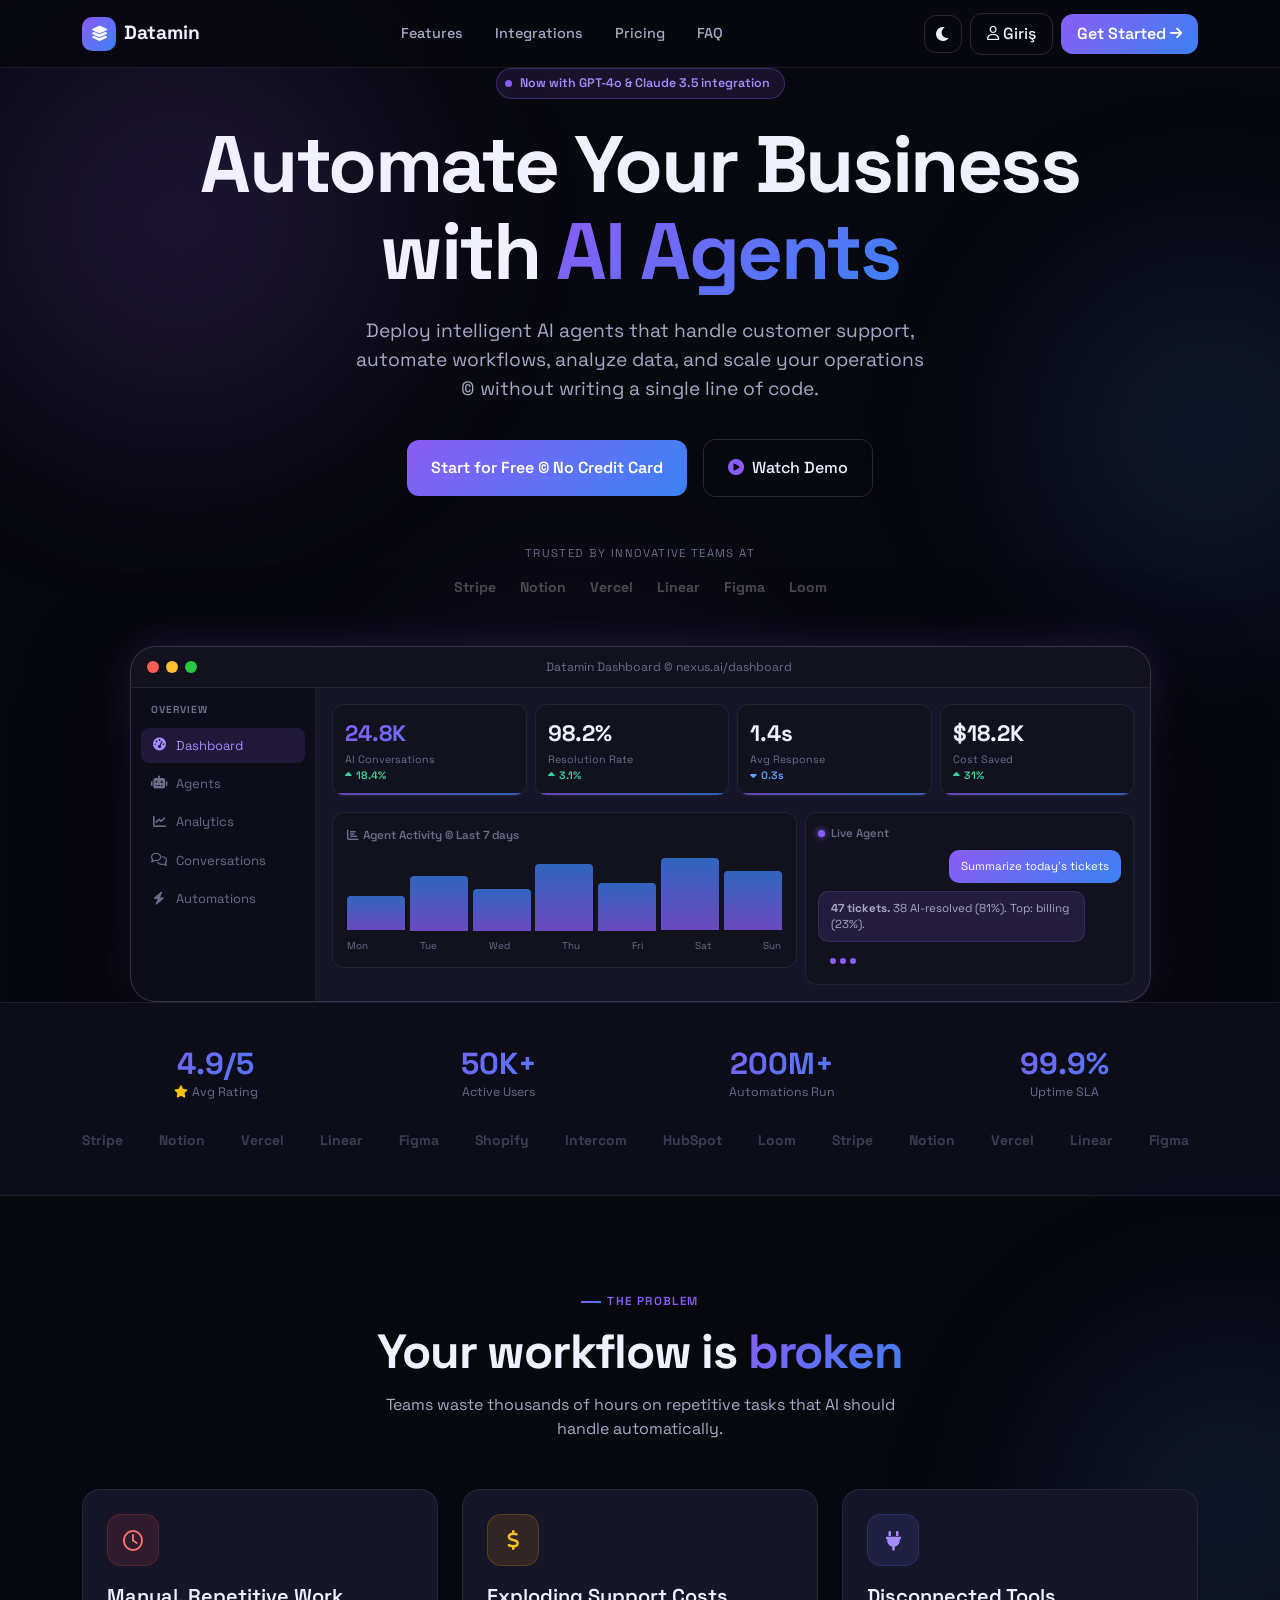
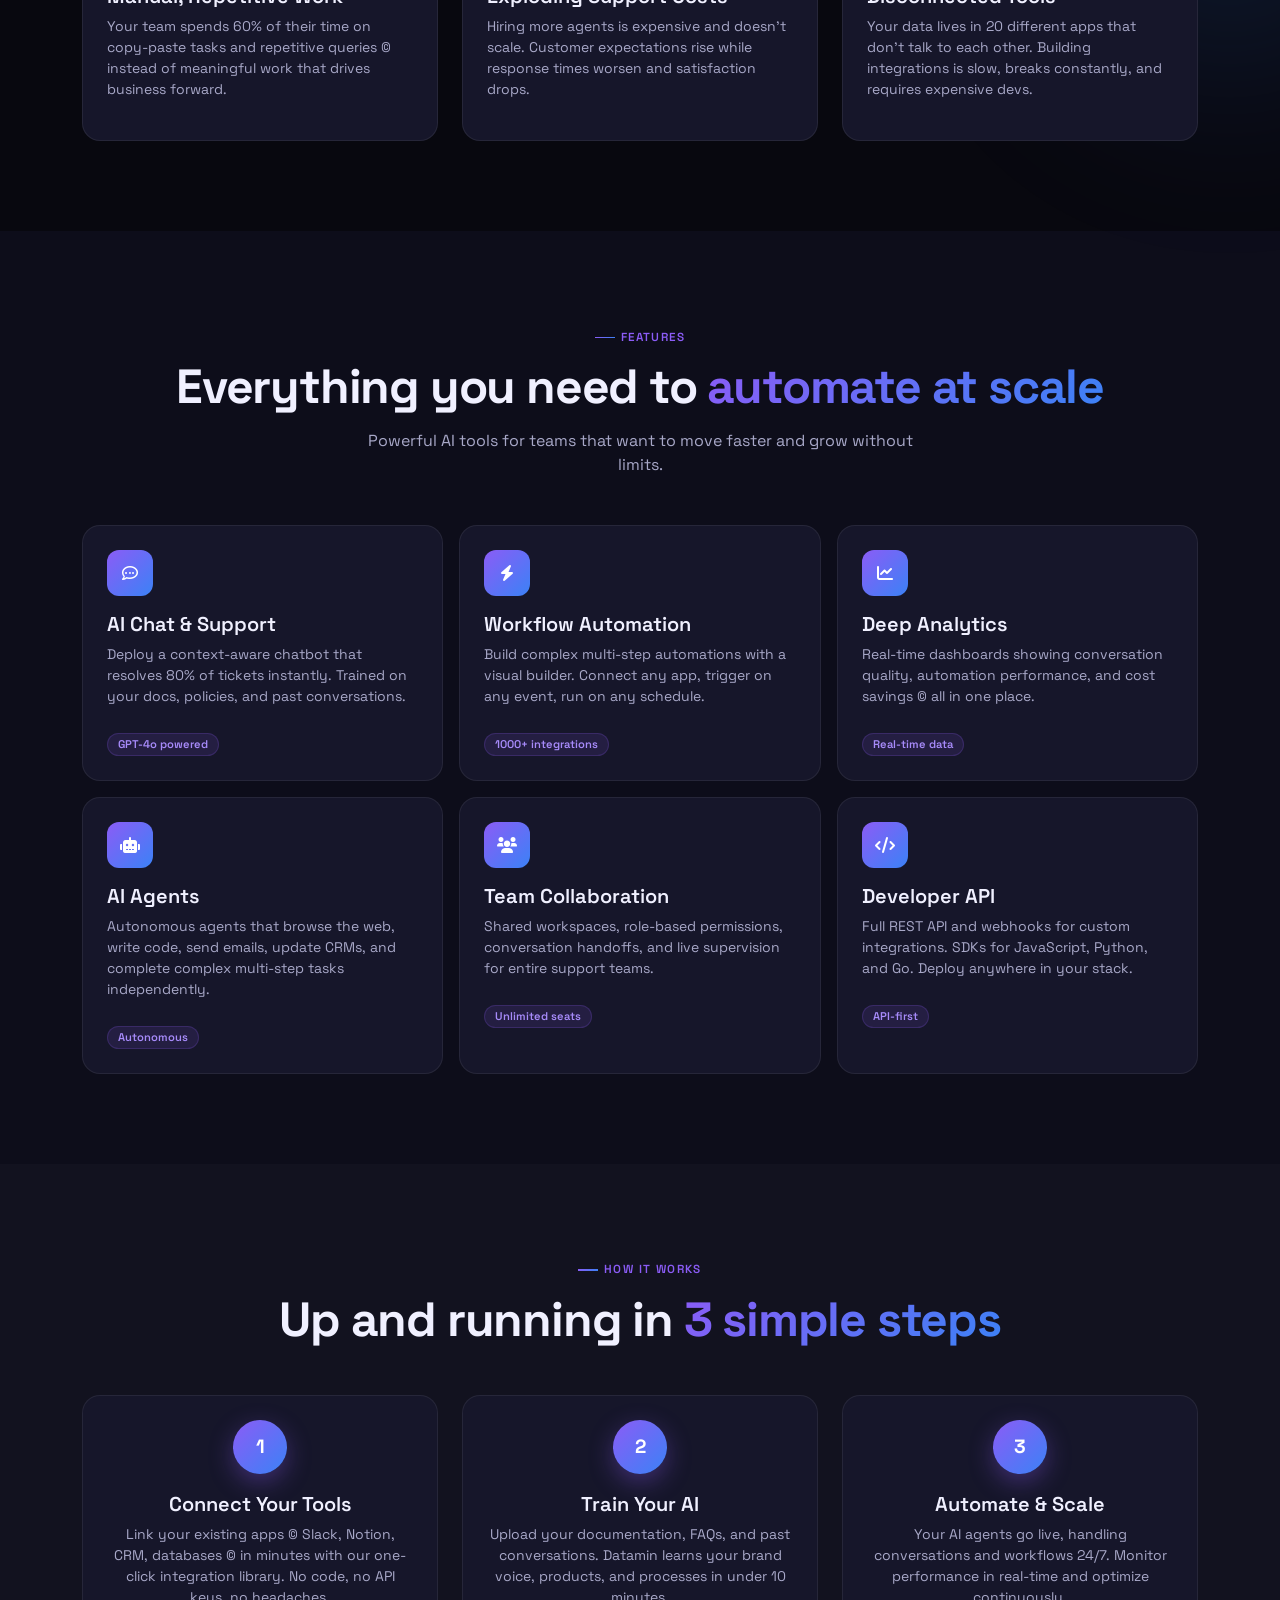
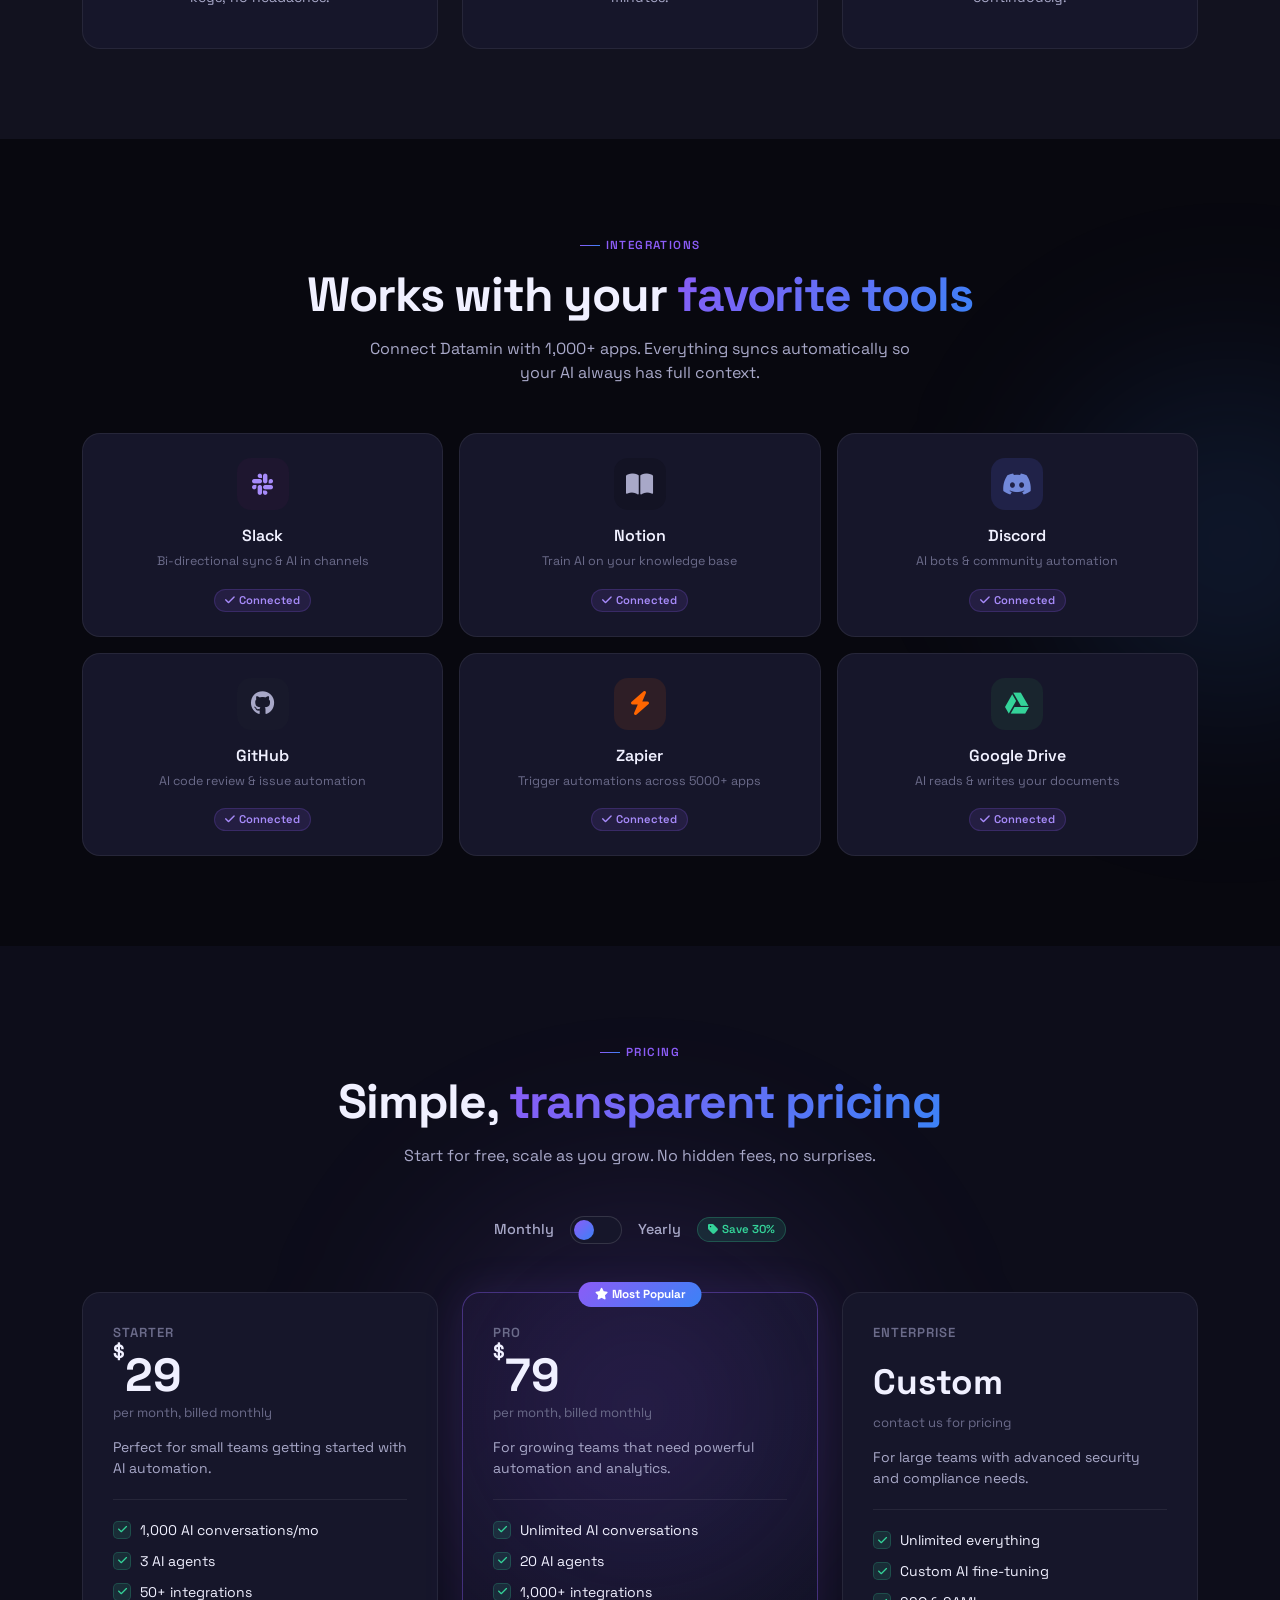
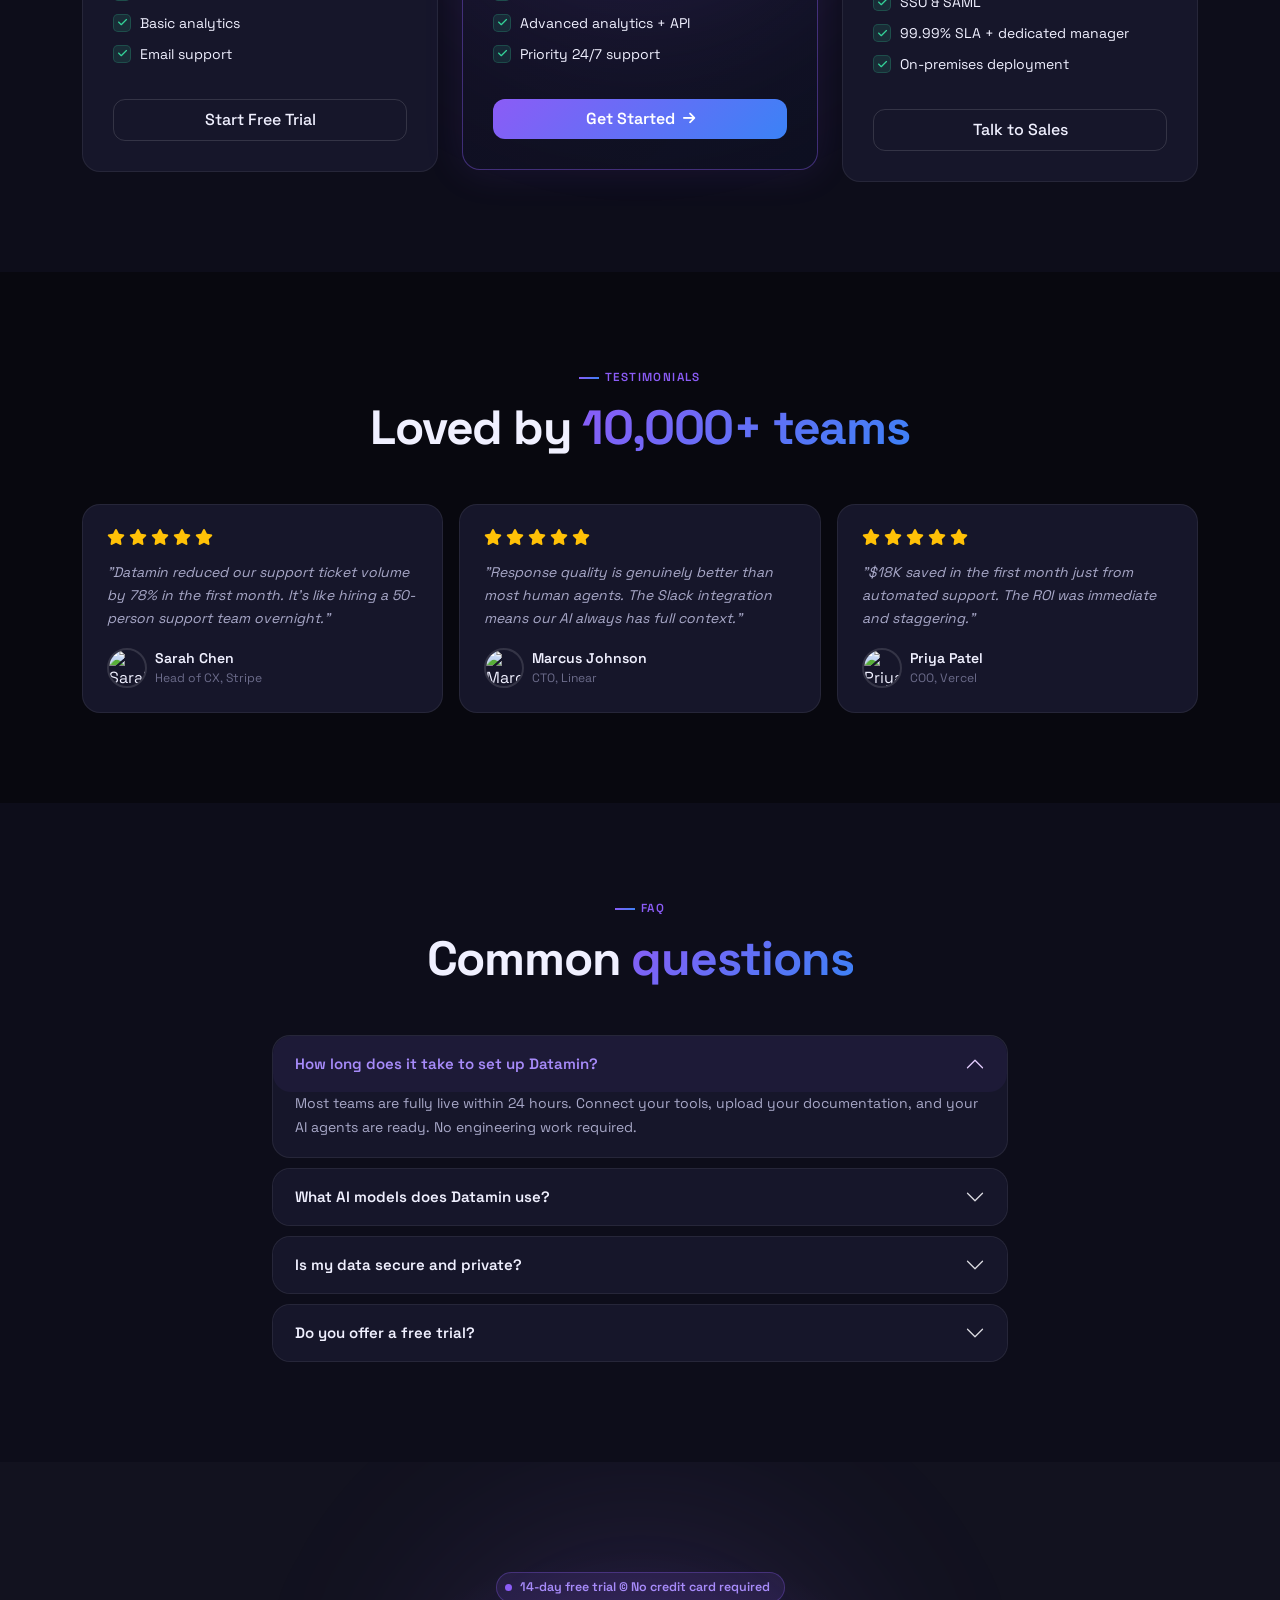
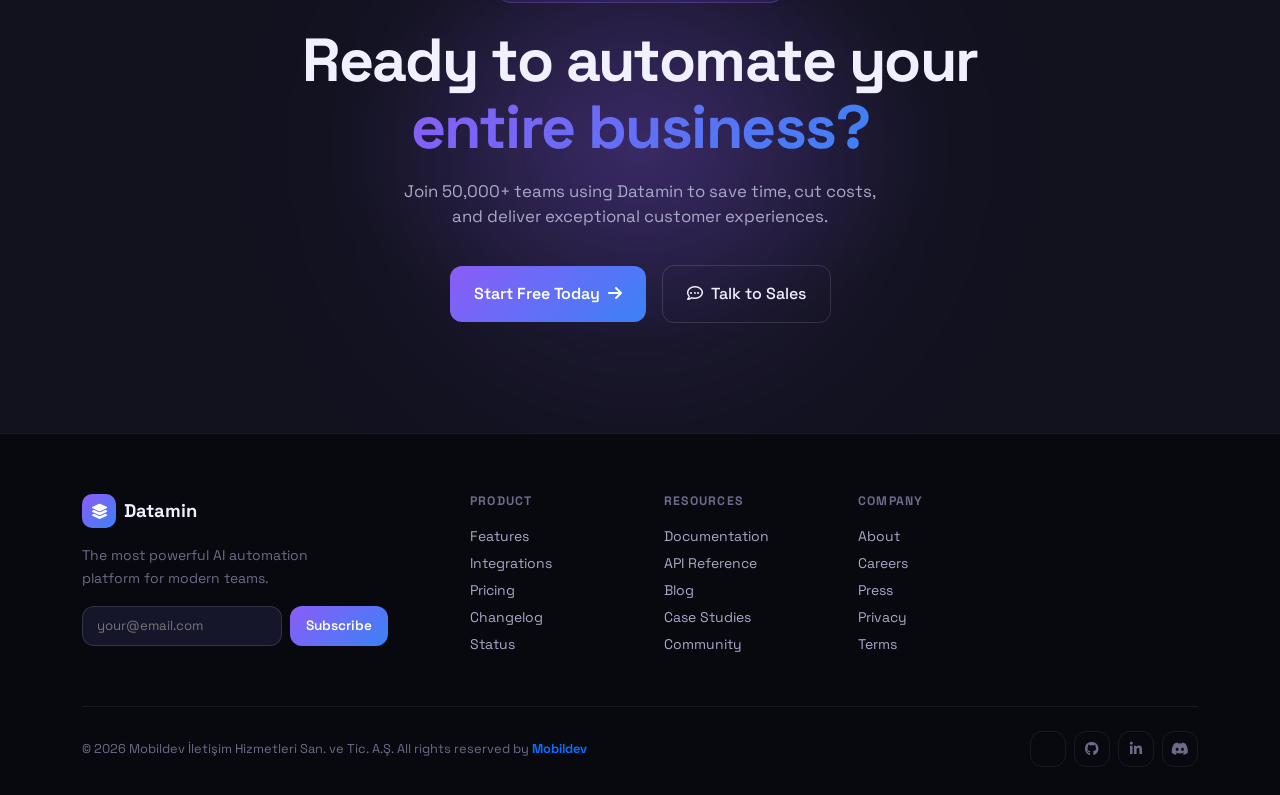
==== index.html @ 6adf41a1 "favicon" ====
<!DOCTYPE html>
<html lang="en" id="htmlRoot">

<head>
   <meta charset="UTF-8">
   <meta name="viewport" content="width=device-width, initial-scale=1.0">
   <title>Mobildev Datamin</title>
   <link rel="icon" type="image/x-icon" href="img/mobildev-favicon.ico">
   <link rel="preconnect" href="https://fonts.googleapis.com">
   <link href="https://fonts.googleapis.com/css2?family=Space+Grotesk:wght@300;400;500;600;700&display=swap"
      rel="stylesheet">
   <!-- Bootstrap 5.3 -->
   <link href="css/bootstrap.min.css" rel="stylesheet" />
   <!-- AOS Animate on Scroll -->
   <link href="css/aos.css" rel="stylesheet" />
   <!-- Swiper -->
   <link href="css/swiper-bundle.min.css" rel="stylesheet" />
   <!-- all min css -->
   <link rel="stylesheet" href="css/all.min.css" />
   <!-- magnific CSS -->
   <link rel="stylesheet" href="css/magnific-popup.css" />
   <!-- Style CSS -->
   <link rel="stylesheet" href="css/style.css" />
</head>

<body>
   <!-- ======================== LANDING PAGE ======================== -->
   <div id="landing">
      <!-- NAVBAR -->
      <nav id="nbar">
         <div class="container">
            <div class="d-flex align-items-center justify-content-between w-100">
               <a href="#" class="d-flex align-items-center gap-2"
                  style="font-size:1.2rem;font-weight:700;color:var(--tx)">
                  <div class="logo-i"><i class="fa-solid fa-layer-group"></i></div>
                  <span>Datamin</span>
               </a>
               <div class="d-none d-lg-flex align-items-center gap-1 mx-auto">
                  <a href="#features" class="nav-link">Features</a>
                  <a href="#integrations" class="nav-link">Integrations</a>
                  <a href="#pricing" class="nav-link">Pricing</a>
                  <a href="#faq" class="nav-link">FAQ</a>
               </div>
               <div class="d-flex align-items-center gap-2">
                  <button class="boc d-flex align-items-center justify-content-center" id="thbtn"
                     style="width:38px;height:38px;padding:0;border-radius:12px" aria-label="Toggle theme">
                     <i class="fa-solid fa-sun" id="suni" style="display:none"></i>
                     <i class="fa-solid fa-moon" id="mooni"></i>
                  </button>
                  <button class="boc px-3 py-2 d-none d-sm-flex align-items-center gap-1" data-bs-toggle="offcanvas"
                     data-bs-target="#lofc" onclick="swTab('login')">
                     <i class="fa-regular fa-user fa-sm"></i> Giriş
                  </button>
                  <button class="bgrd btn px-3 py-2 d-none d-sm-flex align-items-center gap-1"
                     data-bs-toggle="offcanvas" data-bs-target="#lofc" onclick="swTab('signup')">
                     Get Started <i class="fa-solid fa-arrow-right fa-sm"></i>
                  </button>
                  <button class="boc d-lg-none px-2 py-2" id="mbtog" style="border-radius:10px">
                     <i class="fa-solid fa-bars" id="barIcon"></i>
                     <i class="fa-solid fa-xmark" id="xIcon" style="display:none"></i>
                  </button>
               </div>
            </div>
         </div>
      </nav>
      <div id="mbmenu">
         <a href="#features" class="nav-link d-block py-3 border-bottom"
            style="border-color:var(--bd)!important">Features</a>
         <a href="#integrations" class="nav-link d-block py-3 border-bottom"
            style="border-color:var(--bd)!important">Integrations</a>
         <a href="#pricing" class="nav-link d-block py-3 border-bottom"
            style="border-color:var(--bd)!important">Pricing</a>
         <a href="#faq" class="nav-link d-block py-3">FAQ</a>
         <div class="d-flex gap-2 mt-3">
            <button class="boc flex-fill py-2 btn" data-bs-toggle="offcanvas" data-bs-target="#lofc"
               onclick="swTab('login')">Log in</button>
            <button class="bgrd flex-fill py-2 btn" data-bs-toggle="offcanvas" data-bs-target="#lofc"
               onclick="swTab('signup')">Get Started</button>
         </div>
      </div>
      <!-- HERO -->
      <section id="hero">
         <div class="aur aur-a" style="top:-80px;left:-120px"></div>
         <div class="aur aur-b" style="top:180px;right:-180px"></div>
         <div class="aur aur-a" style="bottom:-80px;left:45%;transform:translateX(-50%);opacity:.4"></div>
         <div class="container position-relative" style="z-index:2">
            <div class="text-center">
               <div class="afu" style="animation-delay:.05s"><span class="hbadge"><span class="bdot"></span>Now with
                     GPT-4o &amp; Claude 3.5 integration</span></div>
               <h1 class="h1 afu" style="animation-delay:.12s">Automate Your Business<br>with <span class="gt">AI
                     Agents</span></h1>
               <p class="mx-auto afu"
                  style="max-width:580px;font-size:clamp(.95rem,1.8vw,1.2rem);color:var(--tx2);margin-bottom:36px;animation-delay:.2s">
                  Deploy intelligent AI agents that handle customer support, automate workflows, analyze data, and scale
                  your operations © without writing a single line of code.</p>
               <div class="d-flex align-items-center justify-content-center gap-3 flex-wrap afu"
                  style="animation-delay:.28s">
                  <button class="bgrd btn px-4 py-3 fs-6" data-bs-toggle="offcanvas" data-bs-target="#lofc"
                     onclick="swTab('signup')">Start for Free © No Credit Card</button>
                  <a href="https://www.youtube.com/watch?v=ScMzIvxBSi4" class="boc btn px-4 py-3 fs-6 vidpop"><i
                        class="fa-solid fa-circle-play me-2" style="color:var(--pur)"></i>Watch Demo</a>
               </div>
               <div class="mt-5 afu" style="animation-delay:.4s">
                  <p
                     style="font-size:.71rem;color:var(--tx3);text-transform:uppercase;letter-spacing:.12em;margin-bottom:14px">
                     Trusted by innovative teams at</p>
                  <div class="d-flex align-items-center justify-content-center gap-4 flex-wrap">
                     <span class="tlog">Stripe</span><span class="tlog">Notion</span><span
                        class="tlog">Vercel</span><span class="tlog">Linear</span><span class="tlog">Figma</span><span
                        class="tlog">Loom</span>
                  </div>
               </div>
            </div>
            <div class="row justify-content-center mt-5">
               <div class="col-lg-11 adi">
                  <div class="dwrap">
                     <div class="dtbar"><span class="dd" style="background:#ff5f57"></span><span class="dd"
                           style="background:#ffbd2e"></span><span class="dd" style="background:#28c840"></span><span
                           class="ms-auto me-auto" style="font-size:.76rem;color:var(--tx3)">Datamin Dashboard ©
                           nexus.ai/dashboard</span></div>
                     <div class="dgrid">
                        <div class="dside">
                           <div
                              style="font-size:.64rem;text-transform:uppercase;letter-spacing:.1em;color:var(--tx3);padding:0 10px 10px;font-weight:700">
                              Overview</div>
                           <button class="dsi on"><i class="fa-solid fa-gauge-high"></i> Dashboard</button>
                           <button class="dsi"><i class="fa-solid fa-robot"></i> Agents</button>
                           <button class="dsi"><i class="fa-solid fa-chart-line"></i> Analytics</button>
                           <button class="dsi"><i class="fa-regular fa-comments"></i> Conversations</button>
                           <button class="dsi"><i class="fa-solid fa-bolt"></i> Automations</button>
                        </div>
                        <div class="p-3">
                           <div class="row g-2 mb-3">
                              <div class="col-6 col-sm-3">
                                 <div class="stpill">
                                    <div style="font-size:1.4rem;font-weight:700" class="gt">24.8K</div>
                                    <div style="font-size:.67rem;color:var(--tx3)">AI Conversations</div>
                                    <div style="font-size:.67rem;color:#34d399;font-weight:600"><i
                                          class="fa-solid fa-caret-up me-1"></i>18.4%</div>
                                 </div>
                              </div>
                              <div class="col-6 col-sm-3">
                                 <div class="stpill">
                                    <div style="font-size:1.4rem;font-weight:700">98.2%</div>
                                    <div style="font-size:.67rem;color:var(--tx3)">Resolution Rate</div>
                                    <div style="font-size:.67rem;color:#34d399;font-weight:600"><i
                                          class="fa-solid fa-caret-up me-1"></i>3.1%</div>
                                 </div>
                              </div>
                              <div class="col-6 col-sm-3">
                                 <div class="stpill">
                                    <div style="font-size:1.4rem;font-weight:700">1.4s</div>
                                    <div style="font-size:.67rem;color:var(--tx3)">Avg Response</div>
                                    <div style="font-size:.67rem;color:#60a5fa;font-weight:600"><i
                                          class="fa-solid fa-caret-down me-1"></i>0.3s</div>
                                 </div>
                              </div>
                              <div class="col-6 col-sm-3">
                                 <div class="stpill">
                                    <div style="font-size:1.4rem;font-weight:700">$18.2K</div>
                                    <div style="font-size:.67rem;color:var(--tx3)">Cost Saved</div>
                                    <div style="font-size:.67rem;color:#34d399;font-weight:600"><i
                                          class="fa-solid fa-caret-up me-1"></i>31%</div>
                                 </div>
                              </div>
                           </div>
                           <div class="row g-2">
                              <div class="col-sm-7">
                                 <div
                                    style="background:var(--bg3);border:1px solid var(--bd);border-radius:12px;padding:14px">
                                    <div style="font-size:.73rem;color:var(--tx3);margin-bottom:10px;font-weight:600"><i
                                          class="fa-solid fa-chart-bar me-1"></i>Agent Activity © Last 7 days</div>
                                    <div style="display:flex;align-items:flex-end;gap:5px;height:76px">
                                       <div class="bbar" style="height:45%"></div>
                                       <div class="bbar" style="height:72%"></div>
                                       <div class="bbar" style="height:55%"></div>
                                       <div class="bbar" style="height:88%"></div>
                                       <div class="bbar" style="height:63%"></div>
                                       <div class="bbar" style="height:95%"></div>
                                       <div class="bbar" style="height:78%"></div>
                                    </div>
                                    <div class="d-flex justify-content-between mt-2"
                                       style="font-size:.62rem;color:var(--tx3)">
                                       <span>Mon</span><span>Tue</span><span>Wed</span><span>Thu</span><span>Fri</span><span>Sat</span><span>Sun</span>
                                    </div>
                                 </div>
                              </div>
                              <div class="col-sm-5">
                                 <div
                                    style="background:var(--bg3);border:1px solid var(--bd);border-radius:12px;padding:12px;height:100%;display:flex;flex-direction:column;gap:8px">
                                    <div style="font-size:.71rem;color:var(--tx3);font-weight:600"><span
                                          style="display:inline-block;width:7px;height:7px;border-radius:50%;background:var(--pur);box-shadow:0 0 6px var(--pur);margin-right:6px;animation:bpls 2s infinite"></span>Live
                                       Agent</div>
                                    <div class="cbbl cbus">Summarize today's tickets</div>
                                    <div class="cbbl cbai"><strong>47 tickets.</strong> 38 AI-resolved (81%). Top:
                                       billing (23%).</div>
                                    <div style="display:flex;gap:4px;padding:8px 12px">
                                       <div class="tdot"></div>
                                       <div class="tdot" style="animation-delay:.15s"></div>
                                       <div class="tdot" style="animation-delay:.3s"></div>
                                    </div>
                                 </div>
                              </div>
                           </div>
                        </div>
                     </div>
                  </div>
               </div>
            </div>
         </div>
      </section>
      <!-- SOCIAL PROOF -->
      <section id="proof">
         <div class="container">
            <div class="row g-3 align-items-center text-center">
               <div class="col-6 col-sm-3">
                  <div class="pnum">4.9/5</div>
                  <div class="plbl"><i class="fa-solid fa-star text-warning me-1"></i>Avg Rating</div>
               </div>
               <div class="col-6 col-sm-3">
                  <div class="pnum">50K+</div>
                  <div class="plbl">Active Users</div>
               </div>
               <div class="col-6 col-sm-3">
                  <div class="pnum">200M+</div>
                  <div class="plbl">Automations Run</div>
               </div>
               <div class="col-6 col-sm-3">
                  <div class="pnum">99.9%</div>
                  <div class="plbl">Uptime SLA</div>
               </div>
            </div>
            <div class="lscroll">
               <div class="ltrack"><span class="lbr">Stripe</span><span class="lbr">Notion</span><span
                     class="lbr">Vercel</span><span class="lbr">Linear</span><span class="lbr">Figma</span><span
                     class="lbr">Shopify</span><span class="lbr">Intercom</span><span class="lbr">HubSpot</span><span
                     class="lbr">Loom</span><span class="lbr">Stripe</span><span class="lbr">Notion</span><span
                     class="lbr">Vercel</span><span class="lbr">Linear</span><span class="lbr">Figma</span><span
                     class="lbr">Shopify</span><span class="lbr">Intercom</span><span class="lbr">HubSpot</span><span
                     class="lbr">Loom</span></div>
            </div>
         </div>
      </section>
      <!-- PROBLEM -->
      <section class="sp position-relative">
         <div class="aur aur-b" style="top:50%;right:-200px;transform:translateY(-50%)"></div>
         <div class="container position-relative" style="z-index:1">
            <div class="text-center mb-5 rv">
               <span class="slbl">The Problem</span>
               <h2 class="stitle">Your workflow is <span class="gt">broken</span></h2>
               <p class="ssub mx-auto">Teams waste thousands of hours on repetitive tasks that AI should handle
                  automatically.</p>
            </div>
            <div class="row g-4">
               <div class="col-md-4 rv">
                  <div class="gc p-4 h-100">
                     <div
                        style="width:52px;height:52px;border-radius:14px;background:rgba(239,68,68,.12);border:1px solid rgba(239,68,68,.2);display:flex;align-items:center;justify-content:center;margin-bottom:18px">
                        <i class="fa-regular fa-clock fa-lg" style="color:#f87171"></i>
                     </div>
                     <h3 class="fw-semibold fs-5 mb-2">Manual, Repetitive Work</h3>
                     <p style="font-size:.875rem;color:var(--tx2)">Your team spends 60% of their time on copy-paste
                        tasks and repetitive queries © instead of meaningful work that drives business forward.</p>
                  </div>
               </div>
               <div class="col-md-4 rv" style="transition-delay:.1s">
                  <div class="gc p-4 h-100">
                     <div
                        style="width:52px;height:52px;border-radius:14px;background:rgba(245,158,11,.12);border:1px solid rgba(245,158,11,.2);display:flex;align-items:center;justify-content:center;margin-bottom:18px">
                        <i class="fa-solid fa-dollar-sign fa-lg" style="color:#fbbf24"></i>
                     </div>
                     <h3 class="fw-semibold fs-5 mb-2">Exploding Support Costs</h3>
                     <p style="font-size:.875rem;color:var(--tx2)">Hiring more agents is expensive and doesn't scale.
                        Customer expectations rise while response times worsen and satisfaction drops.</p>
                  </div>
               </div>
               <div class="col-md-4 rv" style="transition-delay:.2s">
                  <div class="gc p-4 h-100">
                     <div
                        style="width:52px;height:52px;border-radius:14px;background:rgba(99,102,241,.12);border:1px solid rgba(99,102,241,.2);display:flex;align-items:center;justify-content:center;margin-bottom:18px">
                        <i class="fa-solid fa-plug fa-lg" style="color:#a78bfa"></i>
                     </div>
                     <h3 class="fw-semibold fs-5 mb-2">Disconnected Tools</h3>
                     <p style="font-size:.875rem;color:var(--tx2)">Your data lives in 20 different apps that don't talk
                        to each other. Building integrations is slow, breaks constantly, and requires expensive devs.
                     </p>
                  </div>
               </div>
            </div>
         </div>
      </section>
      <!-- FEATURES -->
      <section id="features" class="sp" style="background:var(--bg2)">
         <div class="container">
            <div class="text-center mb-5 rv">
               <span class="slbl">Features</span>
               <h2 class="stitle">Everything you need to <span class="gt">automate at scale</span></h2>
               <p class="ssub mx-auto">Powerful AI tools for teams that want to move faster and grow without limits.</p>
            </div>
            <div class="row g-3">
               <div class="col-md-4 rv">
                  <div class="gc p-4 h-100">
                     <div class="ftico"><i class="fa-regular fa-comment-dots"></i></div>
                     <h3 class="fs-5 fw-semibold mb-2">AI Chat &amp; Support</h3>
                     <p style="font-size:.875rem;color:var(--tx2)">Deploy a context-aware chatbot that resolves 80% of
                        tickets instantly. Trained on your docs, policies, and past conversations.</p>
                     <span class="ftag">GPT-4o powered</span>
                  </div>
               </div>
               <div class="col-md-4 rv" style="transition-delay:.05s">
                  <div class="gc p-4 h-100">
                     <div class="ftico"><i class="fa-solid fa-bolt"></i></div>
                     <h3 class="fs-5 fw-semibold mb-2">Workflow Automation</h3>
                     <p style="font-size:.875rem;color:var(--tx2)">Build complex multi-step automations with a visual
                        builder. Connect any app, trigger on any event, run on any schedule.</p>
                     <span class="ftag">1000+ integrations</span>
                  </div>
               </div>
               <div class="col-md-4 rv" style="transition-delay:.1s">
                  <div class="gc p-4 h-100">
                     <div class="ftico"><i class="fa-solid fa-chart-line"></i></div>
                     <h3 class="fs-5 fw-semibold mb-2">Deep Analytics</h3>
                     <p style="font-size:.875rem;color:var(--tx2)">Real-time dashboards showing conversation quality,
                        automation performance, and cost savings © all in one place.</p>
                     <span class="ftag">Real-time data</span>
                  </div>
               </div>
               <div class="col-md-4 rv" style="transition-delay:.15s">
                  <div class="gc p-4 h-100">
                     <div class="ftico"><i class="fa-solid fa-robot"></i></div>
                     <h3 class="fs-5 fw-semibold mb-2">AI Agents</h3>
                     <p style="font-size:.875rem;color:var(--tx2)">Autonomous agents that browse the web, write code,
                        send emails, update CRMs, and complete complex multi-step tasks independently.</p>
                     <span class="ftag">Autonomous</span>
                  </div>
               </div>
               <div class="col-md-4 rv" style="transition-delay:.2s">
                  <div class="gc p-4 h-100">
                     <div class="ftico"><i class="fa-solid fa-users"></i></div>
                     <h3 class="fs-5 fw-semibold mb-2">Team Collaboration</h3>
                     <p style="font-size:.875rem;color:var(--tx2)">Shared workspaces, role-based permissions,
                        conversation handoffs, and live supervision for entire support teams.</p>
                     <span class="ftag">Unlimited seats</span>
                  </div>
               </div>
               <div class="col-md-4 rv" style="transition-delay:.25s">
                  <div class="gc p-4 h-100">
                     <div class="ftico"><i class="fa-solid fa-code"></i></div>
                     <h3 class="fs-5 fw-semibold mb-2">Developer API</h3>
                     <p style="font-size:.875rem;color:var(--tx2)">Full REST API and webhooks for custom integrations.
                        SDKs for JavaScript, Python, and Go. Deploy anywhere in your stack.</p>
                     <span class="ftag">API-first</span>
                  </div>
               </div>
            </div>
         </div>
      </section>
      <!-- HOW IT WORKS -->
      <section id="how" class="sp" style="background:var(--bg3)">
         <div class="container">
            <div class="text-center mb-5 rv">
               <span class="slbl">How It Works</span>
               <h2 class="stitle">Up and running in <span class="gt">3 simple steps</span></h2>
            </div>
            <div class="row g-4">
               <div class="col-md-4 rv">
                  <div class="gc p-4 h-100 text-center">
                     <div class="hnum">1</div>
                     <h3 class="fs-5 fw-semibold mb-2">Connect Your Tools</h3>
                     <p style="font-size:.875rem;color:var(--tx2)">Link your existing apps © Slack, Notion, CRM,
                        databases © in minutes with our one-click integration library. No code, no API keys, no
                        headaches.</p>
                  </div>
               </div>
               <div class="col-md-4 rv" style="transition-delay:.1s">
                  <div class="gc p-4 h-100 text-center">
                     <div class="hnum">2</div>
                     <h3 class="fs-5 fw-semibold mb-2">Train Your AI</h3>
                     <p style="font-size:.875rem;color:var(--tx2)">Upload your documentation, FAQs, and past
                        conversations. Datamin learns your brand voice, products, and processes in under 10 minutes.</p>
                  </div>
               </div>
               <div class="col-md-4 rv" style="transition-delay:.2s">
                  <div class="gc p-4 h-100 text-center">
                     <div class="hnum">3</div>
                     <h3 class="fs-5 fw-semibold mb-2">Automate &amp; Scale</h3>
                     <p style="font-size:.875rem;color:var(--tx2)">Your AI agents go live, handling conversations and
                        workflows 24/7. Monitor performance in real-time and optimize continuously.</p>
                  </div>
               </div>
            </div>
         </div>
      </section>
      <!-- INTEGRATIONS -->
      <section id="integrations" class="sp position-relative">
         <div class="aur aur-b" style="top:50%;right:-200px;transform:translateY(-50%)"></div>
         <div class="container position-relative" style="z-index:1">
            <div class="text-center mb-5 rv">
               <span class="slbl">Integrations</span>
               <h2 class="stitle">Works with your <span class="gt">favorite tools</span></h2>
               <p class="ssub mx-auto">Connect Datamin with 1,000+ apps. Everything syncs automatically so your AI
                  always has full context.</p>
            </div>
            <div class="row g-3 justify-content-center rv">
               <div class="col-6 col-md-4">
                  <div class="gc p-4 text-center h-100">
                     <div
                        style="width:52px;height:52px;border-radius:14px;background:rgba(74,21,75,.15);display:flex;align-items:center;justify-content:center;margin:0 auto 14px">
                        <i class="fa-brands fa-slack fa-xl" style="color:#a78bfa"></i>
                     </div>
                     <div class="fw-semibold mb-1">Slack</div>
                     <div style="font-size:.78rem;color:var(--tx3);margin-bottom:8px">Bi-directional sync &amp; AI in
                        channels</div>
                     <span class="ftag"><i class="fa-solid fa-check me-1"></i>Connected</span>
                  </div>
               </div>
               <div class="col-6 col-md-4">
                  <div class="gc p-4 text-center h-100">
                     <div
                        style="width:52px;height:52px;border-radius:14px;background:rgba(0,0,0,.15);display:flex;align-items:center;justify-content:center;margin:0 auto 14px">
                        <i class="fa-solid fa-book-open fa-xl" style="color:var(--tx2)"></i>
                     </div>
                     <div class="fw-semibold mb-1">Notion</div>
                     <div style="font-size:.78rem;color:var(--tx3);margin-bottom:8px">Train AI on your knowledge base
                     </div>
                     <span class="ftag"><i class="fa-solid fa-check me-1"></i>Connected</span>
                  </div>
               </div>
               <div class="col-6 col-md-4">
                  <div class="gc p-4 text-center h-100">
                     <div
                        style="width:52px;height:52px;border-radius:14px;background:rgba(88,101,242,.15);display:flex;align-items:center;justify-content:center;margin:0 auto 14px">
                        <i class="fa-brands fa-discord fa-xl" style="color:#7289da"></i>
                     </div>
                     <div class="fw-semibold mb-1">Discord</div>
                     <div style="font-size:.78rem;color:var(--tx3);margin-bottom:8px">AI bots &amp; community automation
                     </div>
                     <span class="ftag"><i class="fa-solid fa-check me-1"></i>Connected</span>
                  </div>
               </div>
               <div class="col-6 col-md-4">
                  <div class="gc p-4 text-center h-100">
                     <div
                        style="width:52px;height:52px;border-radius:14px;background:rgba(36,41,47,.15);display:flex;align-items:center;justify-content:center;margin:0 auto 14px">
                        <i class="fa-brands fa-github fa-xl" style="color:var(--tx2)"></i>
                     </div>
                     <div class="fw-semibold mb-1">GitHub</div>
                     <div style="font-size:.78rem;color:var(--tx3);margin-bottom:8px">AI code review &amp; issue
                        automation</div>
                     <span class="ftag"><i class="fa-solid fa-check me-1"></i>Connected</span>
                  </div>
               </div>
               <div class="col-6 col-md-4">
                  <div class="gc p-4 text-center h-100">
                     <div
                        style="width:52px;height:52px;border-radius:14px;background:rgba(255,102,0,.1);display:flex;align-items:center;justify-content:center;margin:0 auto 14px">
                        <i class="fa-solid fa-bolt fa-xl" style="color:#ff6600"></i>
                     </div>
                     <div class="fw-semibold mb-1">Zapier</div>
                     <div style="font-size:.78rem;color:var(--tx3);margin-bottom:8px">Trigger automations across 5000+
                        apps</div>
                     <span class="ftag"><i class="fa-solid fa-check me-1"></i>Connected</span>
                  </div>
               </div>
               <div class="col-6 col-md-4">
                  <div class="gc p-4 text-center h-100">
                     <div
                        style="width:52px;height:52px;border-radius:14px;background:rgba(52,168,83,.1);display:flex;align-items:center;justify-content:center;margin:0 auto 14px">
                        <i class="fa-brands fa-google-drive fa-xl" style="color:#34d399"></i>
                     </div>
                     <div class="fw-semibold mb-1">Google Drive</div>
                     <div style="font-size:.78rem;color:var(--tx3);margin-bottom:8px">AI reads &amp; writes your
                        documents</div>
                     <span class="ftag"><i class="fa-solid fa-check me-1"></i>Connected</span>
                  </div>
               </div>
            </div>
         </div>
      </section>
      <!-- PRICING -->
      <section id="pricing" class="sp position-relative" style="background:var(--bg2)">
         <div class="aur aur-a" style="top:50%;left:50%;transform:translate(-50%,-50%)"></div>
         <div class="container position-relative" style="z-index:1">
            <div class="text-center mb-5 rv">
               <span class="slbl">Pricing</span>
               <h2 class="stitle">Simple, <span class="gt">transparent pricing</span></h2>
               <p class="ssub mx-auto">Start for free, scale as you grow. No hidden fees, no surprises.</p>
            </div>
            <div class="d-flex align-items-center justify-content-center gap-3 mb-5 rv">
               <span style="font-size:.9rem;color:var(--tx2);font-weight:500">Monthly</span>
               <div style="position:relative;width:52px;height:28px"><input type="checkbox" id="ptog"
                     style="position:absolute;opacity:0;width:0;height:0"><label for="ptog" id="ptogLabel"
                     style="position:absolute;inset:0;background:var(--sf);border:1px solid var(--bd2);border-radius:100px;cursor:pointer;transition:.3s"><span
                        id="ptogThumb"
                        style="position:absolute;width:20px;height:20px;left:3px;top:3px;background:var(--grad);border-radius:50%;transition:.3s;display:block"></span></label>
               </div>
               <span style="font-size:.9rem;color:var(--tx2);font-weight:500">Yearly</span>
               <span
                  style="background:rgba(52,211,153,.12);border:1px solid rgba(52,211,153,.25);color:#34d399;font-size:.72rem;font-weight:600;padding:3px 10px;border-radius:100px"><i
                     class="fa-solid fa-tag me-1"></i>Save 30%</span>
            </div>
            <div class="row g-4 align-items-start rv">
               <div class="col-md-4">
                  <div class="pcard h-100">
                     <div
                        style="font-size:.82rem;font-weight:600;color:var(--tx3);text-transform:uppercase;letter-spacing:.08em;margin-bottom:10px">
                        Starter</div>
                     <div class="pamt mb-1"><sup>$</sup><span class="pv" data-m="29" data-y="19">29</span></div>
                     <div style="font-size:.82rem;color:var(--tx3)" class="pper">per month, billed monthly</div>
                     <p
                        style="font-size:.875rem;color:var(--tx2);margin:14px 0 20px;padding-bottom:20px;border-bottom:1px solid var(--bd)">
                        Perfect for small teams getting started with AI automation.</p>
                     <div class="pfl"><span class="pchk"><i class="fa-solid fa-check"></i></span>1,000 AI
                        conversations/mo</div>
                     <div class="pfl"><span class="pchk"><i class="fa-solid fa-check"></i></span>3 AI agents</div>
                     <div class="pfl"><span class="pchk"><i class="fa-solid fa-check"></i></span>50+ integrations</div>
                     <div class="pfl"><span class="pchk"><i class="fa-solid fa-check"></i></span>Basic analytics</div>
                     <div class="pfl"><span class="pchk"><i class="fa-solid fa-check"></i></span>Email support</div>
                     <button class="boc btn w-100 py-2 mt-4" data-bs-toggle="offcanvas" data-bs-target="#lofc"
                        onclick="swTab('signup')">Start Free Trial</button>
                  </div>
               </div>
               <div class="col-md-4">
                  <div class="pcard pop h-100">
                     <span class="pbadge"><i class="fa-solid fa-star me-1"></i>Most Popular</span>
                     <div
                        style="font-size:.82rem;font-weight:600;color:var(--tx3);text-transform:uppercase;letter-spacing:.08em;margin-bottom:10px">
                        Pro</div>
                     <div class="pamt mb-1"><sup>$</sup><span class="pv" data-m="79" data-y="55">79</span></div>
                     <div style="font-size:.82rem;color:var(--tx3)" class="pper">per month, billed monthly</div>
                     <p
                        style="font-size:.875rem;color:var(--tx2);margin:14px 0 20px;padding-bottom:20px;border-bottom:1px solid var(--bd)">
                        For growing teams that need powerful automation and analytics.</p>
                     <div class="pfl"><span class="pchk"><i class="fa-solid fa-check"></i></span>Unlimited AI
                        conversations</div>
                     <div class="pfl"><span class="pchk"><i class="fa-solid fa-check"></i></span>20 AI agents</div>
                     <div class="pfl"><span class="pchk"><i class="fa-solid fa-check"></i></span>1,000+ integrations
                     </div>
                     <div class="pfl"><span class="pchk"><i class="fa-solid fa-check"></i></span>Advanced analytics +
                        API</div>
                     <div class="pfl"><span class="pchk"><i class="fa-solid fa-check"></i></span>Priority 24/7 support
                     </div>
                     <button class="bgrd btn w-100 py-2 mt-4" data-bs-toggle="offcanvas" data-bs-target="#lofc"
                        onclick="swTab('signup')">Get Started <i
                           class="fa-solid fa-arrow-right ms-1 fa-sm"></i></button>
                  </div>
               </div>
               <div class="col-md-4">
                  <div class="pcard h-100">
                     <div
                        style="font-size:.82rem;font-weight:600;color:var(--tx3);text-transform:uppercase;letter-spacing:.08em;margin-bottom:10px">
                        Enterprise</div>
                     <div style="font-size:2.2rem;font-weight:700;margin-bottom:4px;padding-top:4px">Custom</div>
                     <div style="font-size:.82rem;color:var(--tx3)">contact us for pricing</div>
                     <p
                        style="font-size:.875rem;color:var(--tx2);margin:14px 0 20px;padding-bottom:20px;border-bottom:1px solid var(--bd)">
                        For large teams with advanced security and compliance needs.</p>
                     <div class="pfl"><span class="pchk"><i class="fa-solid fa-check"></i></span>Unlimited everything
                     </div>
                     <div class="pfl"><span class="pchk"><i class="fa-solid fa-check"></i></span>Custom AI fine-tuning
                     </div>
                     <div class="pfl"><span class="pchk"><i class="fa-solid fa-check"></i></span>SSO &amp; SAML</div>
                     <div class="pfl"><span class="pchk"><i class="fa-solid fa-check"></i></span>99.99% SLA + dedicated
                        manager</div>
                     <div class="pfl"><span class="pchk"><i class="fa-solid fa-check"></i></span>On-premises deployment
                     </div>
                     <button class="boc btn w-100 py-2 mt-4">Talk to Sales</button>
                  </div>
               </div>
            </div>
         </div>
      </section>
      <!-- TESTIMONIALS -->
      <section id="testimonials" class="sp">
         <div class="container">
            <div class="text-center mb-5 rv">
               <span class="slbl">Testimonials</span>
               <h2 class="stitle">Loved by <span class="gt">10,000+ teams</span></h2>
            </div>
            <div class="row g-3">
               <div class="col-md-4 rv">
                  <div class="gc p-4 h-100">
                     <div class="d-flex gap-1 mb-3"><i class="fa-solid fa-star text-warning"></i><i
                           class="fa-solid fa-star text-warning"></i><i class="fa-solid fa-star text-warning"></i><i
                           class="fa-solid fa-star text-warning"></i><i class="fa-solid fa-star text-warning"></i></div>
                     <p
                        style="font-size:.875rem;color:var(--tx2);line-height:1.65;font-style:italic;margin-bottom:18px">
                        "Datamin reduced our support ticket volume by 78% in the first month. It's like hiring a
                        50-person support team overnight."</p>
                     <div class="d-flex align-items-center gap-2">
                        <img class="tav"
                           src="https://images.unsplash.com/photo-1494790108377-be9c29b29330?w=80&h=80&fit=crop&crop=face"
                           alt="Sarah">
                        <div>
                           <div style="font-size:.88rem;font-weight:600">Sarah Chen</div>
                           <div style="font-size:.76rem;color:var(--tx3)">Head of CX, Stripe</div>
                        </div>
                     </div>
                  </div>
               </div>
               <div class="col-md-4 rv" style="transition-delay:.1s">
                  <div class="gc p-4 h-100">
                     <div class="d-flex gap-1 mb-3"><i class="fa-solid fa-star text-warning"></i><i
                           class="fa-solid fa-star text-warning"></i><i class="fa-solid fa-star text-warning"></i><i
                           class="fa-solid fa-star text-warning"></i><i class="fa-solid fa-star text-warning"></i></div>
                     <p
                        style="font-size:.875rem;color:var(--tx2);line-height:1.65;font-style:italic;margin-bottom:18px">
                        "Response quality is genuinely better than most human agents. The Slack integration means our AI
                        always has full context."</p>
                     <div class="d-flex align-items-center gap-2">
                        <img class="tav"
                           src="https://images.unsplash.com/photo-1507003211169-0a1dd7228f2d?w=80&h=80&fit=crop&crop=face"
                           alt="Marcus">
                        <div>
                           <div style="font-size:.88rem;font-weight:600">Marcus Johnson</div>
                           <div style="font-size:.76rem;color:var(--tx3)">CTO, Linear</div>
                        </div>
                     </div>
                  </div>
               </div>
               <div class="col-md-4 rv" style="transition-delay:.2s">
                  <div class="gc p-4 h-100">
                     <div class="d-flex gap-1 mb-3"><i class="fa-solid fa-star text-warning"></i><i
                           class="fa-solid fa-star text-warning"></i><i class="fa-solid fa-star text-warning"></i><i
                           class="fa-solid fa-star text-warning"></i><i class="fa-solid fa-star text-warning"></i></div>
                     <p
                        style="font-size:.875rem;color:var(--tx2);line-height:1.65;font-style:italic;margin-bottom:18px">
                        "$18K saved in the first month just from automated support. The ROI was immediate and
                        staggering."</p>
                     <div class="d-flex align-items-center gap-2">
                        <img class="tav"
                           src="https://images.unsplash.com/photo-1438761681033-6461ffad8d80?w=80&h=80&fit=crop&crop=face"
                           alt="Priya">
                        <div>
                           <div style="font-size:.88rem;font-weight:600">Priya Patel</div>
                           <div style="font-size:.76rem;color:var(--tx3)">COO, Vercel</div>
                        </div>
                     </div>
                  </div>
               </div>
            </div>
         </div>
      </section>
      <!-- FAQ -->
      <section id="faq" class="sp" style="background:var(--bg2)">
         <div class="container">
            <div class="text-center mb-5 rv">
               <span class="slbl">FAQ</span>
               <h2 class="stitle">Common <span class="gt">questions</span></h2>
            </div>
            <div class="row justify-content-center rv">
               <div class="col-lg-8">
                  <div class="accordion acco" id="faqAcc">
                     <div class="accordion-item">
                        <h2 class="accordion-header"><button class="accordion-button" type="button"
                              data-bs-toggle="collapse" data-bs-target="#f1">How long does it take to set up
                              Datamin?</button></h2>
                        <div id="f1" class="accordion-collapse collapse show" data-bs-parent="#faqAcc">
                           <div class="accordion-body">Most teams are fully live within 24 hours. Connect your tools,
                              upload your documentation, and your AI agents are ready. No engineering work required.
                           </div>
                        </div>
                     </div>
                     <div class="accordion-item">
                        <h2 class="accordion-header"><button class="accordion-button collapsed" type="button"
                              data-bs-toggle="collapse" data-bs-target="#f2">What AI models does Datamin use?</button>
                        </h2>
                        <div id="f2" class="accordion-collapse collapse" data-bs-parent="#faqAcc">
                           <div class="accordion-body">We support GPT-4o, Claude 3.5 Sonnet, Gemini Pro, and Llama 3.
                              You choose the model per agent based on cost and performance requirements.</div>
                        </div>
                     </div>
                     <div class="accordion-item">
                        <h2 class="accordion-header"><button class="accordion-button collapsed" type="button"
                              data-bs-toggle="collapse" data-bs-target="#f3">Is my data secure and private?</button>
                        </h2>
                        <div id="f3" class="accordion-collapse collapse" data-bs-parent="#faqAcc">
                           <div class="accordion-body">Absolutely. All data is encrypted at rest and in transit. We are
                              SOC 2 Type II certified and GDPR compliant. Your data is never used to train AI models.
                           </div>
                        </div>
                     </div>
                     <div class="accordion-item">
                        <h2 class="accordion-header"><button class="accordion-button collapsed" type="button"
                              data-bs-toggle="collapse" data-bs-target="#f4">Do you offer a free trial?</button></h2>
                        <div id="f4" class="accordion-collapse collapse" data-bs-parent="#faqAcc">
                           <div class="accordion-body">Yes © 14 days free on any plan, no credit card required. You get
                              access to all features. If you're not satisfied, we'll give you a full refund, no
                              questions asked.</div>
                        </div>
                     </div>
                  </div>
               </div>
            </div>
         </div>
      </section>
      <!-- FINAL CTA -->
      <section id="cta">
         <div class="aur aur-a" style="top:50%;left:50%;transform:translate(-50%,-50%)"></div>
         <div
            style="position:absolute;top:50%;left:50%;transform:translate(-50%,-50%);width:600px;height:400px;background:radial-gradient(ellipse,rgba(139,92,246,.2),transparent 70%);pointer-events:none">
         </div>
         <div class="container position-relative" style="z-index:2">
            <div class="rv">
               <span class="hbadge mb-4 d-inline-flex"><span class="bdot"></span>14-day free trial © No credit card
                  required</span>
               <h2
                  style="font-size:clamp(2rem,5vw,3.8rem);font-weight:700;letter-spacing:-.025em;line-height:1.1;margin-bottom:18px">
                  Ready to automate your<br><span class="gt">entire business?</span></h2>
               <p style="font-size:1.05rem;color:var(--tx2);max-width:500px;margin:0 auto 36px">Join 50,000+ teams using
                  Datamin to save time, cut costs, and deliver exceptional customer experiences.</p>
               <div class="d-flex align-items-center justify-content-center gap-3 flex-wrap">
                  <button class="bgrd btn px-4 py-3 fs-6" data-bs-toggle="offcanvas" data-bs-target="#lofc"
                     onclick="swTab('signup')">Start Free Today <i class="fa-solid fa-arrow-right ms-1"></i></button>
                  <button class="boc btn px-4 py-3 fs-6"><i class="fa-regular fa-comment-dots me-2"></i>Talk to
                     Sales</button>
               </div>
            </div>
         </div>
      </section>
      <!-- FOOTER -->
      <footer id="foot">
         <div class="container">
            <div class="row g-5 mb-5">
               <div class="col-lg-4">
                  <a class="d-flex align-items-center gap-2 mb-3" href="#"
                     style="font-size:1.15rem;font-weight:700;color:var(--tx)">
                     <div class="logo-i"><i class="fa-solid fa-layer-group"></i></div>
                     Datamin
                  </a>
                  <p style="font-size:.875rem;color:var(--tx3);line-height:1.65;max-width:280px">The most powerful AI
                     automation platform for modern teams.</p>
                  <div class="d-flex gap-2 mt-3"><input class="nli" type="email" placeholder="your@email.com"
                        style="max-width:200px"><button class="bgrd btn px-3 py-2"
                        style="font-size:.85rem;white-space:nowrap">Subscribe</button></div>
               </div>
               <div class="col-6 col-md-2 fcol">
                  <h5>Product</h5>
                  <a href="#">Features</a><a href="#">Integrations</a><a href="#">Pricing</a><a href="#">Changelog</a><a
                     href="#">Status</a>
               </div>
               <div class="col-6 col-md-2 fcol">
                  <h5>Resources</h5>
                  <a href="#">Documentation</a><a href="#">API Reference</a><a href="#">Blog</a><a href="#">Case
                     Studies</a><a href="#">Community</a>
               </div>
               <div class="col-6 col-md-2 fcol">
                  <h5>Company</h5>
                  <a href="#">About</a><a href="#">Careers</a><a href="#">Press</a><a href="#">Privacy</a><a
                     href="#">Terms</a>
               </div>
            </div>
            <div class="d-flex align-items-center justify-content-between flex-wrap gap-3 pt-4"
               style="border-top:1px solid var(--bd)">
               <p style="font-size:.8rem;color:var(--tx3);margin:0">© 2026 Mobildev İletişim Hizmetleri San. ve Tic.
                  A.Ş. All rights reserved by <a target="_blank" class="text-primary fw-bold"
                     href="https://www.mobildev.com/">Mobildev</a> </p>
               <div class="d-flex gap-2"><a href="#" class="sico"><i class="fa-brands fa-x-twitter"></i></a><a href="#"
                     class="sico"><i class="fa-brands fa-github"></i></a><a href="#" class="sico"><i
                        class="fa-brands fa-linkedin-in"></i></a><a href="#" class="sico"><i
                        class="fa-brands fa-discord"></i></a></div>
            </div>
         </div>
      </footer>
   </div>
   <!-- /landing -->
   <!-- ======================== LOGIN OFFCANVAS ======================== -->
   <div class="offcanvas offcanvas-end" tabindex="-1" id="lofc">
      <div class="offcanvas-header">
         <div class="d-flex align-items-center gap-2">
            <div class="logo-i" style="width:30px;height:30px;font-size:.8rem"><i class="fa-solid fa-layer-group"></i>
            </div>
            <h5 class="offcanvas-title mb-0">Datamin</h5>
         </div>
         <button type="button" class="btn-close" data-bs-dismiss="offcanvas" style="filter:invert(1)"></button>
      </div>
      <div class="offcanvas-body p-4">
         <div class="tab-switch"><button class="tab-sw-btn on" id="tabLogin" onclick="swTab('login')">Log
               In</button><button class="tab-sw-btn" id="tabSignup" onclick="swTab('signup')">Sign Up</button></div>
         <!-- Login -->
         <div id="fLogin">
            <div id="loginErr" class="err-msg"><i class="fa-solid fa-circle-exclamation me-1"></i><span
                  id="loginErrMsg">Invalid email or password.</span></div>
            <label class="olbl"><i class="fa-regular fa-envelope me-1"></i>Email address</label>
            <input class="oinp" type="email" id="loginEmail" placeholder="you@company.com">
            <label class="olbl"><i class="fa-solid fa-lock me-1"></i>Password</label>
            <input class="oinp" type="password" id="loginPass" placeholder="********">
            <div class="text-end mb-3" style="margin-top:-8px"><a href="#"
                  style="font-size:.8rem;color:var(--pur)">Forgot password?</a></div>
            <button class="bgrd btn w-100 py-3 fw-semibold fs-6" id="loginBtn" onclick="doLogin()">Log In <i
                  class="fa-solid fa-arrow-right ms-1 fa-sm"></i></button>
            <div class="odiv">or continue with</div>
            <button class="oauth" onclick="quickLogin('google')"><i class="fa-brands fa-google me-2"></i>Continue with
               Google</button>
            <button class="oauth" onclick="quickLogin('github')"><i class="fa-brands fa-github me-2"></i>Continue with
               GitHub</button>
            <p class="text-center mt-4" style="font-size:.82rem;color:var(--tx3)">Don't have an account? <a href="#"
                  style="color:var(--pur)" onclick="swTab('signup');return false">Sign up free</a></p>
         </div>
         <!-- Sign Up -->
         <div id="fSignup" style="display:none">
            <div id="signupErr" class="err-msg"><i class="fa-solid fa-circle-exclamation me-1"></i><span
                  id="signupErrMsg">Please fill all fields.</span></div>
            <label class="olbl"><i class="fa-regular fa-user me-1"></i>Full name</label>
            <input class="oinp" type="text" id="signupName" placeholder="Jane Smith">
            <label class="olbl"><i class="fa-regular fa-envelope me-1"></i>Work email</label>
            <input class="oinp" type="email" id="signupEmail" placeholder="you@company.com">
            <label class="olbl"><i class="fa-solid fa-lock me-1"></i>Password</label>
            <input class="oinp" type="password" id="signupPass" placeholder="Min. 8 characters">
            <button class="bgrd btn w-100 py-3 fw-semibold fs-6" id="signupBtn" onclick="doSignup()">Create Free Account
               <i class="fa-solid fa-arrow-right ms-1 fa-sm"></i></button>
            <div class="odiv">or sign up with</div>
            <button class="oauth" onclick="quickLogin('google')"><i class="fa-brands fa-google me-2"></i>Continue with
               Google</button>
            <button class="oauth" onclick="quickLogin('github')"><i class="fa-brands fa-github me-2"></i>Continue with
               GitHub</button>
            <p class="text-center mt-3" style="font-size:.76rem;color:var(--tx3)">By signing up, you agree to our <a
                  href="#" style="color:var(--pur)">Terms</a> &amp; <a href="#" style="color:var(--pur)">Privacy
                  Policy</a></p>
         </div>
      </div>
   </div>
   <!-- ======================== DASHBOARD ======================== -->
   <div id="dashboard">
      <!-- Sidebar -->
      <div class="db-sidebar" id="dbSidebar">
         <div class="db-logo">
            <div class="logo-i"><i class="fa-solid fa-layer-group"></i></div>
            <span>Datamin</span>
         </div>
         <div class="db-nav">
            <div class="db-nav-section">Main</div>
            <button class="db-nl active" onclick="dbNav('overview',this)"><i class="fa-solid fa-gauge-high"></i>
               Overview</button>
            <button class="db-nl" onclick="dbNav('agents',this)"><i class="fa-solid fa-robot"></i> AI Agents <span
                  class="db-badge">4</span></button>
            <button class="db-nl" onclick="dbNav('chat',this)"><i class="fa-regular fa-comments"></i> AI Chat <span
                  class="db-badge" style="background:#34d399">Live</span></button>
            <button class="db-nl" onclick="dbNav('analytics',this)"><i class="fa-solid fa-chart-line"></i>
               Analytics</button>
            <button class="db-nl" onclick="dbNav('automations',this)"><i class="fa-solid fa-bolt"></i>
               Automations</button>
            <div class="db-nav-section">Workspace</div>
            <button class="db-nl" onclick="dbNav('integrations',this)"><i class="fa-solid fa-plug"></i>
               Integrations</button>
            <button class="db-nl" onclick="dbNav('settings',this)"><i class="fa-solid fa-gear"></i> Settings</button>
         </div>
         <div class="db-bottom">
            <button class="db-nl" onclick="doLogout()" style="color:#f87171"><i
                  class="fa-solid fa-right-from-bracket"></i> Log Out</button>
         </div>
      </div>
      <!-- Top bar -->
      <div class="db-top">
         <button class="boc d-lg-none me-2 px-2 py-2" style="border-radius:10px;width:38px;height:38px"
            onclick="document.getElementById('dbSidebar').classList.toggle('mob-open')">
            <i class="fa-solid fa-bars"></i>
         </button>
         <div class="db-top-search">
            <i class="fa-solid fa-magnifying-glass"></i>
            <input type="text" placeholder="Search agents, conversations...">
         </div>
         <div class="ms-auto d-flex align-items-center gap-3">
            <button class="boc d-flex align-items-center justify-content-center" id="dbThBtn"
               style="width:38px;height:38px;padding:0;border-radius:12px" onclick="toggleTheme()">
               <i class="fa-solid fa-sun" id="dbSunI" style="display:none"></i>
               <i class="fa-solid fa-moon" id="dbMoonI"></i>
            </button>
            <div style="position:relative" id="notifWrap">
               <button class="boc d-flex align-items-center justify-content-center" id="bellBtn"
                  style="width:38px;height:38px;padding:0;border-radius:12px" onclick="toggleNotif(event)">
                  <i class="fa-regular fa-bell"></i>
               </button>
               <span id="notifBadge"
                  style="position:absolute;top:5px;right:5px;width:9px;height:9px;border-radius:50%;background:#f87171;border:2px solid var(--bg)"></span>
               <!-- Notification Dropdown -->
               <div class="db-dropdown" id="notifDropdown" style="right:0;min-width:360px">
                  <div class="dd-header">
                     <div class="dd-header-title"><i class="fa-regular fa-bell me-2"
                           style="color:var(--pur)"></i>Notifications <span id="unreadCount"
                           style="background:rgba(248,113,113,.15);color:#f87171;font-size:.72rem;font-weight:700;padding:2px 8px;border-radius:100px;margin-left:6px">4
                           new</span></div>
                     <div class="d-flex gap-2">
                        <button class="dd-close" onclick="markAllRead()" title="Mark all read"
                           style="width:auto;padding:4px 10px;font-size:.72rem;color:var(--pur);border-color:rgba(139,92,246,.3)">Mark
                           all read</button>
                        <button class="dd-close" onclick="toggleNotif(event)"><i class="fa-solid fa-xmark"></i></button>
                     </div>
                  </div>
                  <div class="dd-body" id="notifList">
                     <div class="notif-item notif-unread d-flex gap-3 mb-2">
                        <div class="notif-ico" style="background:rgba(248,113,113,.12)"><i
                              class="fa-solid fa-triangle-exclamation" style="color:#f87171;font-size:.9rem"></i></div>
                        <div style="flex:1">
                           <div style="font-size:.85rem;font-weight:600;margin-bottom:3px">High ticket volume alert
                           </div>
                           <div style="font-size:.78rem;color:var(--tx2)">Support Bot handling 23% above average.
                              Consider scaling agents.</div>
                           <div style="font-size:.7rem;color:var(--tx3);margin-top:5px"><i
                                 class="fa-regular fa-clock me-1"></i>2 minutes ago</div>
                        </div>
                        <div class="notif-dot"></div>
                     </div>
                     <div class="notif-item notif-unread d-flex gap-3 mb-2">
                        <div class="notif-ico" style="background:rgba(52,211,153,.12)"><i class="fa-solid fa-chart-line"
                              style="color:#34d399;font-size:.9rem"></i></div>
                        <div style="flex:1">
                           <div style="font-size:.85rem;font-weight:600;margin-bottom:3px">Daily goal reached ??</div>
                           <div style="font-size:.78rem;color:var(--tx2)">Your AI agents resolved 1,000 conversations
                              today © a new record!</div>
                           <div style="font-size:.7rem;color:var(--tx3);margin-top:5px"><i
                                 class="fa-regular fa-clock me-1"></i>18 minutes ago</div>
                        </div>
                        <div class="notif-dot"></div>
                     </div>
                     <div class="notif-item notif-unread d-flex gap-3 mb-2">
                        <div class="notif-ico" style="background:rgba(139,92,246,.12)"><i class="fa-brands fa-slack"
                              style="color:#a78bfa;font-size:.9rem"></i></div>
                        <div style="flex:1">
                           <div style="font-size:.85rem;font-weight:600;margin-bottom:3px">Slack sync completed</div>
                           <div style="font-size:.78rem;color:var(--tx2)">#support channel successfully synced. 47 new
                              threads indexed for AI training.</div>
                           <div style="font-size:.7rem;color:var(--tx3);margin-top:5px"><i
                                 class="fa-regular fa-clock me-1"></i>1 hour ago</div>
                        </div>
                        <div class="notif-dot"></div>
                     </div>
                     <div class="notif-item notif-unread d-flex gap-3 mb-2">
                        <div class="notif-ico" style="background:rgba(245,158,11,.1)"><i class="fa-solid fa-robot"
                              style="color:#fbbf24;font-size:.9rem"></i></div>
                        <div style="flex:1">
                           <div style="font-size:.85rem;font-weight:600;margin-bottom:3px">Agent update available</div>
                           <div style="font-size:.78rem;color:var(--tx2)">Support Bot v2.2 is ready. Improved accuracy
                              by 4.3% on billing queries.</div>
                           <div style="font-size:.7rem;color:var(--tx3);margin-top:5px"><i
                                 class="fa-regular fa-clock me-1"></i>3 hours ago</div>
                        </div>
                        <div class="notif-dot"></div>
                     </div>
                     <div class="notif-item d-flex gap-3 mb-2">
                        <div class="notif-ico" style="background:rgba(59,130,246,.1)"><i class="fa-solid fa-file-lines"
                              style="color:#60a5fa;font-size:.9rem"></i></div>
                        <div style="flex:1">
                           <div style="font-size:.85rem;font-weight:600;margin-bottom:3px">Weekly report ready</div>
                           <div style="font-size:.78rem;color:var(--tx2)">Your performance report for last week is ready
                              to download.</div>
                           <div style="font-size:.7rem;color:var(--tx3);margin-top:5px"><i
                                 class="fa-regular fa-clock me-1"></i>Yesterday</div>
                        </div>
                        <div class="notif-dot read"></div>
                     </div>
                     <div class="notif-item d-flex gap-3 mb-2">
                        <div class="notif-ico" style="background:rgba(52,211,153,.1)"><i class="fa-solid fa-plug"
                              style="color:#34d399;font-size:.9rem"></i></div>
                        <div style="flex:1">
                           <div style="font-size:.85rem;font-weight:600;margin-bottom:3px">GitHub integration connected
                           </div>
                           <div style="font-size:.78rem;color:var(--tx2)">Successfully connected 2 repositories. AI code
                              review is now active.</div>
                           <div style="font-size:.7rem;color:var(--tx3);margin-top:5px"><i
                                 class="fa-regular fa-clock me-1"></i>2 days ago</div>
                        </div>
                        <div class="notif-dot read"></div>
                     </div>
                  </div>
                  <div style="padding:12px 14px;border-top:1px solid var(--bd);text-align:center">
                     <button class="boc btn w-100 py-2" style="font-size:.82rem;border-radius:10px"><i
                           class="fa-solid fa-list me-1"></i>View All Notifications</button>
                  </div>
               </div>
            </div>
            <div style="position:relative" id="profileWrap">
               <div class="db-user-pill" id="userPill" onclick="toggleProfile(event)">
                  <div class="db-avatar" id="userAvatar">U</div>
                  <div class="d-none d-md-block">
                     <div style="font-size:.85rem;font-weight:600;line-height:1.2" id="userName">User</div>
                     <div style="font-size:.72rem;color:var(--tx3)" id="userPlan">Pro Plan</div>
                  </div>
                  <i class="fa-solid fa-chevron-down fa-xs" id="profileChevron"
                     style="color:var(--tx3);margin-left:2px;transition:.3s"></i>
               </div>
               <!-- Profile Dropdown -->
               <div class="db-dropdown profile-dd" id="profileDropdown" style="right:0">
                  <div class="profile-dd-top">
                     <div class="db-avatar" id="pdAvatar"
                        style="width:46px;height:46px;border-radius:14px;font-size:1rem;flex-shrink:0">U</div>
                     <div>
                        <div style="font-weight:700;font-size:.95rem" id="pdName">User</div>
                        <div style="font-size:.78rem;color:var(--tx3)" id="pdEmail">user@email.com</div>
                        <div style="margin-top:5px"><span class="bst son" style="font-size:.68rem" id="pdPlan">Pro
                              Plan</span></div>
                     </div>
                  </div>
                  <div style="padding:8px 0">
                     <button class="profile-menu-item"
                        onclick="dbNav('settings',document.querySelector('[onclick*=settings]'));toggleProfile()"><i
                           class="fa-regular fa-user" style="color:var(--pur)"></i>My Profile</button>
                     <button class="profile-menu-item"
                        onclick="dbNav('settings',document.querySelector('[onclick*=settings]'));toggleProfile()"><i
                           class="fa-solid fa-gear" style="color:var(--tx3)"></i>Account Settings</button>
                     <button class="profile-menu-item"
                        onclick="dbNav('integrations',document.querySelector('[onclick*=integrations]'));toggleProfile()"><i
                           class="fa-solid fa-plug" style="color:#60a5fa"></i>Integrations</button>
                     <button class="profile-menu-item"
                        onclick="dbNav('chat',document.querySelector('[onclick*=chat]'));toggleProfile()"><i
                           class="fa-solid fa-robot" style="color:#34d399"></i>AI Chat Console</button>
                     <div style="height:1px;background:var(--bd);margin:8px 16px"></div>
                     <div style="padding:8px 16px 4px">
                        <div
                           style="font-size:.72rem;font-weight:600;text-transform:uppercase;letter-spacing:.08em;color:var(--tx3);margin-bottom:8px">
                           Current Plan</div>
                        <div
                           style="background:linear-gradient(135deg,rgba(139,92,246,.12),rgba(59,130,246,.08));border:1px solid rgba(139,92,246,.25);border-radius:12px;padding:12px">
                           <div style="font-weight:700;font-size:.88rem;margin-bottom:3px" id="pdPlanDetail">Pro Plan
                           </div>
                           <div style="font-size:.76rem;color:var(--tx2);margin-bottom:8px">Next billing: June 1, 2025
                           </div>
                           <button class="bgrd btn w-100 py-1" style="font-size:.75rem;border-radius:8px">Upgrade to
                              Enterprise</button>
                        </div>
                     </div>
                     <div style="height:1px;background:var(--bd);margin:8px 16px"></div>
                     <button class="profile-menu-item danger" onclick="doLogout();toggleProfile()"><i
                           class="fa-solid fa-right-from-bracket" style="color:#f87171"></i>Log Out</button>
                  </div>
               </div>
            </div>
         </div>
      </div>
      <!-- Main Content -->
      <div class="db-main">
         <div class="db-content">
            <!-- -- OVERVIEW -- -->
            <div class="db-section active" id="sec-overview">
               <div class="d-flex align-items-center justify-content-between mb-4">
                  <div>
                     <h4 class="fw-700 mb-1" style="font-size:1.4rem;font-weight:700">Good morning, <span
                           id="greetName">User</span> ??</h4>
                     <p style="font-size:.875rem;color:var(--tx3);margin:0">Here's what's happening with your AI agents
                        today.</p>
                  </div>
                  <button class="bgrd btn px-3 py-2" style="font-size:.85rem;white-space:nowrap"
                     onclick="dbNav('chat',document.querySelector('[onclick*=chat]'))"><i
                        class="fa-solid fa-robot me-2"></i>Ask AI Agent</button>
               </div>
               <!-- Stat cards -->
               <div class="row g-3 mb-4">
                  <div class="col-6 col-xl-3">
                     <div class="db-stat-card">
                        <div class="d-flex justify-content-between align-items-start mb-3">
                           <div
                              style="width:38px;height:38px;border-radius:11px;background:rgba(139,92,246,.15);display:flex;align-items:center;justify-content:center">
                              <i class="fa-regular fa-comments" style="color:#a78bfa"></i>
                           </div>
                           <span
                              style="font-size:.72rem;font-weight:600;padding:3px 9px;border-radius:100px;background:rgba(52,211,153,.1);color:#34d399">?
                              18.4%</span>
                        </div>
                        <div class="db-stat-val gt">24.8K</div>
                        <div class="db-stat-lbl">Total Conversations</div>
                     </div>
                  </div>
                  <div class="col-6 col-xl-3">
                     <div class="db-stat-card">
                        <div class="d-flex justify-content-between align-items-start mb-3">
                           <div
                              style="width:38px;height:38px;border-radius:11px;background:rgba(52,211,153,.12);display:flex;align-items:center;justify-content:center">
                              <i class="fa-solid fa-bullseye" style="color:#34d399"></i>
                           </div>
                           <span
                              style="font-size:.72rem;font-weight:600;padding:3px 9px;border-radius:100px;background:rgba(52,211,153,.1);color:#34d399">?
                              3.1%</span>
                        </div>
                        <div class="db-stat-val" style="color:#34d399">98.2%</div>
                        <div class="db-stat-lbl">Resolution Rate</div>
                     </div>
                  </div>
                  <div class="col-6 col-xl-3">
                     <div class="db-stat-card">
                        <div class="d-flex justify-content-between align-items-start mb-3">
                           <div
                              style="width:38px;height:38px;border-radius:11px;background:rgba(59,130,246,.12);display:flex;align-items:center;justify-content:center">
                              <i class="fa-regular fa-clock" style="color:#60a5fa"></i>
                           </div>
                           <span
                              style="font-size:.72rem;font-weight:600;padding:3px 9px;border-radius:100px;background:rgba(59,130,246,.1);color:#60a5fa">?
                              0.3s faster</span>
                        </div>
                        <div class="db-stat-val" style="color:#60a5fa">1.4s</div>
                        <div class="db-stat-lbl">Avg Response Time</div>
                     </div>
                  </div>
                  <div class="col-6 col-xl-3">
                     <div class="db-stat-card">
                        <div class="d-flex justify-content-between align-items-start mb-3">
                           <div
                              style="width:38px;height:38px;border-radius:11px;background:rgba(245,158,11,.1);display:flex;align-items:center;justify-content:center">
                              <i class="fa-solid fa-coins" style="color:#fbbf24"></i>
                           </div>
                           <span
                              style="font-size:.72rem;font-weight:600;padding:3px 9px;border-radius:100px;background:rgba(245,158,11,.1);color:#fbbf24">?
                              31%</span>
                        </div>
                        <div class="db-stat-val" style="color:#fbbf24">$18.2K</div>
                        <div class="db-stat-lbl">Monthly Cost Savings</div>
                     </div>
                  </div>
               </div>
               <!-- Chart + Activity -->
               <div class="row g-3">
                  <div class="col-lg-8">
                     <div style="background:var(--sf);border:1px solid var(--bd);border-radius:18px;padding:24px">
                        <div class="d-flex align-items-center justify-content-between mb-3">
                           <div style="font-weight:600"><i class="fa-solid fa-chart-area me-2"
                                 style="color:var(--pur)"></i>Conversation Volume</div>
                           <div style="font-size:.75rem;color:var(--tx3)">Last 30 days</div>
                        </div>
                        <canvas id="ovChart" height="100"></canvas>
                     </div>
                  </div>
                  <div class="col-lg-4">
                     <div
                        style="background:var(--sf);border:1px solid var(--bd);border-radius:18px;padding:20px;height:100%">
                        <div class="d-flex align-items-center justify-content-between mb-3">
                           <div style="font-weight:600;font-size:.9rem">Live Activity</div>
                           <div class="d-flex align-items-center gap-2"><span
                                 style="width:7px;height:7px;border-radius:50%;background:#34d399;animation:bpls 1.5s infinite"></span><span
                                 style="font-size:.72rem;color:#34d399;font-weight:600">Live</span></div>
                        </div>
                        <div id="liveActivity" style="display:flex;flex-direction:column;gap:8px">
                           <div
                              style="display:flex;gap:10px;padding:10px;background:var(--bg3);border-radius:10px;font-size:.78rem">
                              <span
                                 style="width:7px;height:7px;border-radius:50%;background:#34d399;margin-top:4px;flex-shrink:0"></span><span
                                 style="color:var(--tx2)">AI resolved billing query for user@acme.com</span><span
                                 style="margin-left:auto;color:var(--tx3);white-space:nowrap">2s ago</span>
                           </div>
                           <div
                              style="display:flex;gap:10px;padding:10px;background:var(--bg3);border-radius:10px;font-size:.78rem">
                              <span
                                 style="width:7px;height:7px;border-radius:50%;background:#8b5cf6;margin-top:4px;flex-shrink:0"></span><span
                                 style="color:var(--tx2)">Sales agent qualified lead from LinkedIn</span><span
                                 style="margin-left:auto;color:var(--tx3);white-space:nowrap">18s ago</span>
                           </div>
                           <div
                              style="display:flex;gap:10px;padding:10px;background:var(--bg3);border-radius:10px;font-size:.78rem">
                              <span
                                 style="width:7px;height:7px;border-radius:50%;background:#34d399;margin-top:4px;flex-shrink:0"></span><span
                                 style="color:var(--tx2)">CRM synced © 12 contacts updated</span><span
                                 style="margin-left:auto;color:var(--tx3);white-space:nowrap">45s ago</span>
                           </div>
                           <div
                              style="display:flex;gap:10px;padding:10px;background:var(--bg3);border-radius:10px;font-size:.78rem">
                              <span
                                 style="width:7px;height:7px;border-radius:50%;background:#fbbf24;margin-top:4px;flex-shrink:0"></span><span
                                 style="color:var(--tx2)">Escalation: complex refund case ? human</span><span
                                 style="margin-left:auto;color:var(--tx3);white-space:nowrap">1m ago</span>
                           </div>
                        </div>
                     </div>
                  </div>
               </div>
            </div>
            <!-- -- AI AGENTS -- -->
            <div class="db-section" id="sec-agents">
               <div class="d-flex align-items-center justify-content-between mb-4">
                  <div>
                     <h4 style="font-size:1.4rem;font-weight:700;margin-bottom:4px">AI Agents</h4>
                     <p style="font-size:.875rem;color:var(--tx3);margin:0">Manage and monitor your deployed AI agents.
                     </p>
                  </div>
                  <button class="bgrd btn px-3 py-2" style="font-size:.85rem"><i
                        class="fa-solid fa-plus me-2"></i>Deploy New Agent</button>
               </div>
               <div class="row g-3">
                  <div class="col-md-6">
                     <div class="agent-card">
                        <div class="d-flex align-items-start gap-3 mb-3">
                           <div
                              style="width:46px;height:46px;border-radius:14px;background:rgba(52,211,153,.12);border:1px solid rgba(52,211,153,.2);display:flex;align-items:center;justify-content:center;flex-shrink:0">
                              <i class="fa-solid fa-headset" style="color:#34d399;font-size:1.1rem"></i>
                           </div>
                           <div style="flex:1">
                              <div class="d-flex align-items-center gap-2 mb-1"><strong>Support Bot v2.1</strong><span
                                    style="width:9px;height:9px;border-radius:50%;background:#34d399;box-shadow:0 0 8px #34d399"></span>
                              </div>
                              <div style="font-size:.78rem;color:var(--tx3)">Customer Support © GPT-4o</div>
                           </div>
                           <span class="bst son">Online</span>
                        </div>
                        <div class="row g-2 mb-3">
                           <div class="col-6">
                              <div style="background:var(--bg3);border-radius:10px;padding:10px">
                                 <div style="font-size:1.1rem;font-weight:700">1,248</div>
                                 <div style="font-size:.7rem;color:var(--tx3)">Chats today</div>
                              </div>
                           </div>
                           <div class="col-6">
                              <div style="background:var(--bg3);border-radius:10px;padding:10px">
                                 <div style="font-size:1.1rem;font-weight:700;color:#34d399">96.4%</div>
                                 <div style="font-size:.7rem;color:var(--tx3)">Success rate</div>
                              </div>
                           </div>
                        </div>
                        <div class="d-flex gap-2"><button class="boc btn flex-fill py-2" style="font-size:.82rem"><i
                                 class="fa-solid fa-eye me-1"></i>View</button><button class="bgrd btn flex-fill py-2"
                              style="font-size:.82rem"><i class="fa-solid fa-sliders me-1"></i>Configure</button></div>
                     </div>
                  </div>
                  <div class="col-md-6">
                     <div class="agent-card">
                        <div class="d-flex align-items-start gap-3 mb-3">
                           <div
                              style="width:46px;height:46px;border-radius:14px;background:rgba(139,92,246,.12);border:1px solid rgba(139,92,246,.2);display:flex;align-items:center;justify-content:center;flex-shrink:0">
                              <i class="fa-solid fa-handshake" style="color:#a78bfa;font-size:1.1rem"></i>
                           </div>
                           <div style="flex:1">
                              <div class="d-flex align-items-center gap-2 mb-1"><strong>Sales Qualifier</strong><span
                                    style="width:9px;height:9px;border-radius:50%;background:#8b5cf6;box-shadow:0 0 8px #8b5cf6"></span>
                              </div>
                              <div style="font-size:.78rem;color:var(--tx3)">Sales Automation © Claude 3.5</div>
                           </div>
                           <span class="bst sbz">Busy</span>
                        </div>
                        <div class="row g-2 mb-3">
                           <div class="col-6">
                              <div style="background:var(--bg3);border-radius:10px;padding:10px">
                                 <div style="font-size:1.1rem;font-weight:700">347</div>
                                 <div style="font-size:.7rem;color:var(--tx3)">Leads qualified</div>
                              </div>
                           </div>
                           <div class="col-6">
                              <div style="background:var(--bg3);border-radius:10px;padding:10px">
                                 <div style="font-size:1.1rem;font-weight:700;color:#a78bfa">78.2%</div>
                                 <div style="font-size:.7rem;color:var(--tx3)">Conv. rate</div>
                              </div>
                           </div>
                        </div>
                        <div class="d-flex gap-2"><button class="boc btn flex-fill py-2" style="font-size:.82rem"><i
                                 class="fa-solid fa-eye me-1"></i>View</button><button class="bgrd btn flex-fill py-2"
                              style="font-size:.82rem"><i class="fa-solid fa-sliders me-1"></i>Configure</button></div>
                     </div>
                  </div>
                  <div class="col-md-6">
                     <div class="agent-card">
                        <div class="d-flex align-items-start gap-3 mb-3">
                           <div
                              style="width:46px;height:46px;border-radius:14px;background:rgba(59,130,246,.1);border:1px solid rgba(59,130,246,.2);display:flex;align-items:center;justify-content:center;flex-shrink:0">
                              <i class="fa-solid fa-chart-bar" style="color:#60a5fa;font-size:1.1rem"></i>
                           </div>
                           <div style="flex:1">
                              <div class="d-flex align-items-center gap-2 mb-1"><strong>Data Analyzer</strong><span
                                    style="width:9px;height:9px;border-radius:50%;background:#34d399;box-shadow:0 0 8px #34d399"></span>
                              </div>
                              <div style="font-size:.78rem;color:var(--tx3)">Analytics © Gemini Pro</div>
                           </div>
                           <span class="bst son">Online</span>
                        </div>
                        <div class="row g-2 mb-3">
                           <div class="col-6">
                              <div style="background:var(--bg3);border-radius:10px;padding:10px">
                                 <div style="font-size:1.1rem;font-weight:700">92</div>
                                 <div style="font-size:.7rem;color:var(--tx3)">Reports generated</div>
                              </div>
                           </div>
                           <div class="col-6">
                              <div style="background:var(--bg3);border-radius:10px;padding:10px">
                                 <div style="font-size:1.1rem;font-weight:700;color:#60a5fa">100%</div>
                                 <div style="font-size:.7rem;color:var(--tx3)">Accuracy</div>
                              </div>
                           </div>
                        </div>
                        <div class="d-flex gap-2"><button class="boc btn flex-fill py-2" style="font-size:.82rem"><i
                                 class="fa-solid fa-eye me-1"></i>View</button><button class="bgrd btn flex-fill py-2"
                              style="font-size:.82rem"><i class="fa-solid fa-sliders me-1"></i>Configure</button></div>
                     </div>
                  </div>
                  <div class="col-md-6">
                     <div class="agent-card">
                        <div class="d-flex align-items-start gap-3 mb-3">
                           <div
                              style="width:46px;height:46px;border-radius:14px;background:rgba(245,158,11,.1);border:1px solid rgba(245,158,11,.2);display:flex;align-items:center;justify-content:center;flex-shrink:0">
                              <i class="fa-solid fa-envelope" style="color:#fbbf24;font-size:1.1rem"></i>
                           </div>
                           <div style="flex:1">
                              <div class="d-flex align-items-center gap-2 mb-1"><strong>Email Automator</strong><span
                                    style="width:9px;height:9px;border-radius:50%;background:#f59e0b"></span></div>
                              <div style="font-size:.78rem;color:var(--tx3)">Email Marketing © GPT-4o</div>
                           </div>
                           <span class="bst sid">Idle</span>
                        </div>
                        <div class="row g-2 mb-3">
                           <div class="col-6">
                              <div style="background:var(--bg3);border-radius:10px;padding:10px">
                                 <div style="font-size:1.1rem;font-weight:700">538</div>
                                 <div style="font-size:.7rem;color:var(--tx3)">Emails sent</div>
                              </div>
                           </div>
                           <div class="col-6">
                              <div style="background:var(--bg3);border-radius:10px;padding:10px">
                                 <div style="font-size:1.1rem;font-weight:700;color:#fbbf24">41.3%</div>
                                 <div style="font-size:.7rem;color:var(--tx3)">Open rate</div>
                              </div>
                           </div>
                        </div>
                        <div class="d-flex gap-2"><button class="boc btn flex-fill py-2" style="font-size:.82rem"><i
                                 class="fa-solid fa-eye me-1"></i>View</button><button class="bgrd btn flex-fill py-2"
                              style="font-size:.82rem"><i class="fa-solid fa-sliders me-1"></i>Configure</button></div>
                     </div>
                  </div>
               </div>
            </div>
            <!-- -- AI CHAT (Anthropic API powered) -- -->
            <div class="db-section" id="sec-chat">
               <div class="d-flex align-items-center justify-content-between mb-4">
                  <div>
                     <h4 style="font-size:1.4rem;font-weight:700;margin-bottom:4px">AI Chat Console</h4>
                     <p style="font-size:.875rem;color:var(--tx3);margin:0">Chat with your Datamin assistant © powered
                        by Claude.</p>
                  </div>
                  <button class="boc btn px-3 py-2" style="font-size:.82rem" onclick="clearChat()"><i
                        class="fa-solid fa-rotate-right me-1"></i>New Chat</button>
               </div>
               <div class="row g-3">
                  <div class="col-lg-8">
                     <div class="chat-wrap">
                        <div class="chat-header">
                           <div class="chat-ai-avatar"><i class="fa-solid fa-robot"></i></div>
                           <div>
                              <div style="font-weight:600;font-size:.9rem">NexusAI Assistant</div>
                              <div class="chat-status"><span
                                    style="width:7px;height:7px;border-radius:50%;background:#34d399;animation:bpls 2s infinite"></span>Online
                                 © Powered by Claude</div>
                           </div>
                        </div>
                        <div class="chat-body" id="chatBody">
                           <div class="d-flex flex-column gap-1">
                              <div class="msg msg-ai">?? Hi! I'm your NexusAI assistant. I can help you with support
                                 analytics, agent configuration, automation workflows, and business insights. What would
                                 you like to know?</div>
                              <div class="msg-time" style="align-self:flex-start;padding-left:4px">NexusAI © Just now
                              </div>
                           </div>
                        </div>
                        <div class="chat-input-wrap">
                           <textarea class="chat-inp" id="chatInp"
                              placeholder="Ask anything © analytics, automations, agent performance..." rows="1"
                              onkeydown="if(event.key==='Enter'&&!event.shiftKey){event.preventDefault();sendChat()}"></textarea>
                           <button class="chat-send" id="chatSendBtn" onclick="sendChat()"><i
                                 class="fa-solid fa-paper-plane fa-sm"></i></button>
                        </div>
                     </div>
                  </div>
                  <div class="col-lg-4">
                     <div
                        style="background:var(--sf);border:1px solid var(--bd);border-radius:18px;padding:20px;margin-bottom:14px">
                        <div
                           style="font-weight:600;font-size:.85rem;margin-bottom:14px;color:var(--tx3);text-transform:uppercase;letter-spacing:.06em">
                           <i class="fa-solid fa-bolt me-1" style="color:var(--pur)"></i>Quick Actions
                        </div>
                        <div style="display:flex;flex-direction:column;gap:8px">
                           <button class="boc btn py-2 text-start px-3" style="font-size:.82rem;border-radius:10px"
                              onclick="quickMsg('Give me a summary of today\'s support metrics')"><i
                                 class="fa-solid fa-chart-bar me-2" style="color:var(--pur)"></i>Today's
                              metrics</button>
                           <button class="boc btn py-2 text-start px-3" style="font-size:.82rem;border-radius:10px"
                              onclick="quickMsg('Which AI agent is performing best this week?')"><i
                                 class="fa-solid fa-robot me-2" style="color:#34d399"></i>Best performing agent</button>
                           <button class="boc btn py-2 text-start px-3" style="font-size:.82rem;border-radius:10px"
                              onclick="quickMsg('What automation should I set up to save the most time?')"><i
                                 class="fa-solid fa-bolt me-2" style="color:#fbbf24"></i>Automation suggestions</button>
                           <button class="boc btn py-2 text-start px-3" style="font-size:.82rem;border-radius:10px"
                              onclick="quickMsg('How can I reduce my average response time?')"><i
                                 class="fa-regular fa-clock me-2" style="color:#60a5fa"></i>Improve response
                              time</button>
                           <button class="boc btn py-2 text-start px-3" style="font-size:.82rem;border-radius:10px"
                              onclick="quickMsg('Generate a weekly performance report')"><i
                                 class="fa-solid fa-file-lines me-2" style="color:#a78bfa"></i>Generate report</button>
                        </div>
                     </div>
                  </div>
               </div>
            </div>
            <!-- -- ANALYTICS -- -->
            <div class="db-section" id="sec-analytics">
               <div class="mb-4">
                  <h4 style="font-size:1.4rem;font-weight:700;margin-bottom:4px">Analytics</h4>
                  <p style="font-size:.875rem;color:var(--tx3);margin:0">Deep insights into your AI performance and
                     business impact.</p>
               </div>
               <div class="row g-3 mb-4">
                  <div class="col-md-3">
                     <div class="db-stat-card">
                        <div class="d-flex justify-content-between mb-3">
                           <div
                              style="width:36px;height:36px;border-radius:10px;background:rgba(139,92,246,.12);display:flex;align-items:center;justify-content:center">
                              <i class="fa-solid fa-chart-line" style="color:#a78bfa;font-size:.85rem"></i>
                           </div>
                           <span
                              style="font-size:.7rem;font-weight:600;padding:3px 8px;border-radius:100px;background:rgba(52,211,153,.1);color:#34d399">?
                              24.3%</span>
                        </div>
                        <div class="db-stat-val gt">$128K</div>
                        <div class="db-stat-lbl">Revenue from AI</div>
                     </div>
                  </div>
                  <div class="col-md-3">
                     <div class="db-stat-card">
                        <div class="d-flex justify-content-between mb-3">
                           <div
                              style="width:36px;height:36px;border-radius:10px;background:rgba(52,211,153,.1);display:flex;align-items:center;justify-content:center">
                              <i class="fa-solid fa-star" style="color:#34d399;font-size:.85rem"></i>
                           </div>
                           <span
                              style="font-size:.7rem;font-weight:600;padding:3px 8px;border-radius:100px;background:rgba(52,211,153,.1);color:#34d399">?
                              0.3</span>
                        </div>
                        <div class="db-stat-val" style="color:#34d399">4.9?</div>
                        <div class="db-stat-lbl">Avg CSAT Score</div>
                     </div>
                  </div>
                  <div class="col-md-3">
                     <div class="db-stat-card">
                        <div class="d-flex justify-content-between mb-3">
                           <div
                              style="width:36px;height:36px;border-radius:10px;background:rgba(59,130,246,.1);display:flex;align-items:center;justify-content:center">
                              <i class="fa-solid fa-users" style="color:#60a5fa;font-size:.85rem"></i>
                           </div>
                           <span
                              style="font-size:.7rem;font-weight:600;padding:3px 8px;border-radius:100px;background:rgba(52,211,153,.1);color:#34d399">?
                              12%</span>
                        </div>
                        <div class="db-stat-val" style="color:#60a5fa">8,420</div>
                        <div class="db-stat-lbl">Unique users served</div>
                     </div>
                  </div>
                  <div class="col-md-3">
                     <div class="db-stat-card">
                        <div class="d-flex justify-content-between mb-3">
                           <div
                              style="width:36px;height:36px;border-radius:10px;background:rgba(245,158,11,.1);display:flex;align-items:center;justify-content:center">
                              <i class="fa-solid fa-percent" style="color:#fbbf24;font-size:.85rem"></i>
                           </div>
                           <span
                              style="font-size:.7rem;font-weight:600;padding:3px 8px;border-radius:100px;background:rgba(52,211,153,.1);color:#34d399">?
                              5%</span>
                        </div>
                        <div class="db-stat-val" style="color:#fbbf24">81%</div>
                        <div class="db-stat-lbl">AI containment rate</div>
                     </div>
                  </div>
               </div>
               <div class="row g-3">
                  <div class="col-lg-8">
                     <div style="background:var(--sf);border:1px solid var(--bd);border-radius:18px;padding:24px">
                        <div class="d-flex align-items-center justify-content-between mb-3">
                           <div style="font-weight:600"><i class="fa-solid fa-chart-area me-2"
                                 style="color:var(--pur)"></i>Monthly Performance Trend</div>
                           <div style="font-size:.75rem;color:var(--tx3)">Last 12 months</div>
                        </div>
                        <canvas id="anChart" height="100"></canvas>
                     </div>
                  </div>
                  <div class="col-lg-4">
                     <div style="background:var(--sf);border:1px solid var(--bd);border-radius:18px;padding:20px">
                        <div style="font-weight:600;font-size:.9rem;margin-bottom:16px">Agent Performance</div>
                        <div class="d-flex flex-column gap-3">
                           <div>
                              <div class="d-flex justify-content-between mb-1" style="font-size:.82rem"><span>Support
                                    Bot</span><span style="color:#34d399;font-weight:600">96.4%</span></div>
                              <div class="rtbar">
                                 <div class="rtfill" style="width:96%"></div>
                              </div>
                           </div>
                           <div>
                              <div class="d-flex justify-content-between mb-1" style="font-size:.82rem"><span>Sales
                                    Qualifier</span><span style="color:#a78bfa;font-weight:600">78.2%</span></div>
                              <div class="rtbar">
                                 <div class="rtfill" style="width:78%"></div>
                              </div>
                           </div>
                           <div>
                              <div class="d-flex justify-content-between mb-1" style="font-size:.82rem"><span>Data
                                    Analyzer</span><span style="color:#60a5fa;font-weight:600">100%</span></div>
                              <div class="rtbar">
                                 <div class="rtfill" style="width:100%"></div>
                              </div>
                           </div>
                           <div>
                              <div class="d-flex justify-content-between mb-1" style="font-size:.82rem"><span>Email
                                    Automator</span><span style="color:#fbbf24;font-weight:600">41.3%</span></div>
                              <div class="rtbar">
                                 <div class="rtfill" style="width:41%"></div>
                              </div>
                           </div>
                        </div>
                     </div>
                  </div>
               </div>
            </div>
            <!-- -- AUTOMATIONS -- -->
            <div class="db-section" id="sec-automations">
               <div class="d-flex align-items-center justify-content-between mb-4">
                  <div>
                     <h4 style="font-size:1.4rem;font-weight:700;margin-bottom:4px">Automations</h4>
                     <p style="font-size:.875rem;color:var(--tx3);margin:0">Manage your active workflow automations.</p>
                  </div>
                  <button class="bgrd btn px-3 py-2" style="font-size:.85rem"><i
                        class="fa-solid fa-plus me-2"></i>Create Automation</button>
               </div>
               <div style="background:var(--sf);border:1px solid var(--bd);border-radius:18px;overflow:hidden">
                  <table class="db-table">
                     <thead>
                        <tr>
                           <th>Automation</th>
                           <th>Trigger</th>
                           <th>Runs Today</th>
                           <th>Status</th>
                           <th>Actions</th>
                        </tr>
                     </thead>
                     <tbody>
                        <tr>
                           <td>
                              <div style="font-weight:600">Auto-resolve billing tickets</div>
                              <div style="font-size:.75rem;color:var(--tx3)">Support Bot ? Billing module</div>
                           </td>
                           <td style="font-size:.82rem">New ticket + billing tag</td>
                           <td style="font-weight:600;color:#34d399">248</td>
                           <td><span class="bst son">Active</span></td>
                           <td><button class="boc btn px-2 py-1" style="font-size:.75rem;border-radius:8px"><i
                                    class="fa-solid fa-pencil"></i></button></td>
                        </tr>
                        <tr>
                           <td>
                              <div style="font-weight:600">Welcome email sequence</div>
                              <div style="font-size:.75rem;color:var(--tx3)">Email Automator ? Onboarding</div>
                           </td>
                           <td style="font-size:.82rem">New user signup</td>
                           <td style="font-weight:600;color:#a78bfa">93</td>
                           <td><span class="bst sbz">Running</span></td>
                           <td><button class="boc btn px-2 py-1" style="font-size:.75rem;border-radius:8px"><i
                                    class="fa-solid fa-pencil"></i></button></td>
                        </tr>
                        <tr>
                           <td>
                              <div style="font-weight:600">CRM data sync</div>
                              <div style="font-size:.75rem;color:var(--tx3)">Data Analyzer ? HubSpot</div>
                           </td>
                           <td style="font-size:.82rem">Every 30 minutes</td>
                           <td style="font-weight:600;color:#60a5fa">48</td>
                           <td><span class="bst son">Active</span></td>
                           <td><button class="boc btn px-2 py-1" style="font-size:.75rem;border-radius:8px"><i
                                    class="fa-solid fa-pencil"></i></button></td>
                        </tr>
                        <tr>
                           <td>
                              <div style="font-weight:600">Escalation alerts</div>
                              <div style="font-size:.75rem;color:var(--tx3)">Support Bot ? Slack #escalations</div>
                           </td>
                           <td style="font-size:.82rem">Low confidence score &lt; 70%</td>
                           <td style="font-weight:600;color:#fbbf24">9</td>
                           <td><span class="bst sid">Standby</span></td>
                           <td><button class="boc btn px-2 py-1" style="font-size:.75rem;border-radius:8px"><i
                                    class="fa-solid fa-pencil"></i></button></td>
                        </tr>
                        <tr>
                           <td>
                              <div style="font-weight:600">Lead scoring pipeline</div>
                              <div style="font-size:.75rem;color:var(--tx3)">Sales Qualifier ? Salesforce</div>
                           </td>
                           <td style="font-size:.82rem">New lead form submission</td>
                           <td style="font-weight:600;color:#34d399">127</td>
                           <td><span class="bst son">Active</span></td>
                           <td><button class="boc btn px-2 py-1" style="font-size:.75rem;border-radius:8px"><i
                                    class="fa-solid fa-pencil"></i></button></td>
                        </tr>
                     </tbody>
                  </table>
               </div>
            </div>
            <!-- -- INTEGRATIONS -- -->
            <div class="db-section" id="sec-integrations">
               <div class="d-flex align-items-center justify-content-between mb-4">
                  <div>
                     <h4 style="font-size:1.4rem;font-weight:700;margin-bottom:4px">Integrations</h4>
                     <p style="font-size:.875rem;color:var(--tx3);margin:0">Manage your connected apps and services.</p>
                  </div>
                  <button class="bgrd btn px-3 py-2" style="font-size:.85rem"><i class="fa-solid fa-plus me-2"></i>Add
                     Integration</button>
               </div>
               <div class="row g-3">
                  <div class="col-md-4">
                     <div class="gc p-4">
                        <div class="d-flex align-items-center gap-3 mb-3">
                           <div
                              style="width:46px;height:46px;border-radius:14px;background:rgba(74,21,75,.15);display:flex;align-items:center;justify-content:center">
                              <i class="fa-brands fa-slack fa-xl" style="color:#a78bfa"></i>
                           </div>
                           <div>
                              <div class="fw-semibold">Slack</div>
                              <div style="font-size:.75rem;color:var(--tx3)">#support, #escalations</div>
                           </div>
                           <span class="bst son ms-auto">Connected</span>
                        </div>
                        <div style="font-size:.8rem;color:var(--tx2);margin-bottom:12px">Bi-directional sync enabled. 3
                           channels active.</div>
                        <button class="boc btn w-100 py-2" style="font-size:.82rem"><i
                              class="fa-solid fa-gear me-1"></i>Configure</button>
                     </div>
                  </div>
                  <div class="col-md-4">
                     <div class="gc p-4">
                        <div class="d-flex align-items-center gap-3 mb-3">
                           <div
                              style="width:46px;height:46px;border-radius:14px;background:rgba(36,41,47,.15);display:flex;align-items:center;justify-content:center">
                              <i class="fa-brands fa-github fa-xl" style="color:var(--tx2)"></i>
                           </div>
                           <div>
                              <div class="fw-semibold">GitHub</div>
                              <div style="font-size:.75rem;color:var(--tx3)">nexus-ai/main</div>
                           </div>
                           <span class="bst son ms-auto">Connected</span>
                        </div>
                        <div style="font-size:.8rem;color:var(--tx2);margin-bottom:12px">AI code review active. 2 repos
                           monitored.</div>
                        <button class="boc btn w-100 py-2" style="font-size:.82rem"><i
                              class="fa-solid fa-gear me-1"></i>Configure</button>
                     </div>
                  </div>
                  <div class="col-md-4">
                     <div class="gc p-4">
                        <div class="d-flex align-items-center gap-3 mb-3">
                           <div
                              style="width:46px;height:46px;border-radius:14px;background:rgba(52,168,83,.1);display:flex;align-items:center;justify-content:center">
                              <i class="fa-brands fa-google-drive fa-xl" style="color:#34d399"></i>
                           </div>
                           <div>
                              <div class="fw-semibold">Google Drive</div>
                              <div style="font-size:.75rem;color:var(--tx3)">My Drive + Team Drive</div>
                           </div>
                           <span class="bst son ms-auto">Connected</span>
                        </div>
                        <div style="font-size:.8rem;color:var(--tx2);margin-bottom:12px">234 documents indexed for AI
                           training.</div>
                        <button class="boc btn w-100 py-2" style="font-size:.82rem"><i
                              class="fa-solid fa-gear me-1"></i>Configure</button>
                     </div>
                  </div>
                  <div class="col-md-4">
                     <div class="gc p-4">
                        <div class="d-flex align-items-center gap-3 mb-3">
                           <div
                              style="width:46px;height:46px;border-radius:14px;background:rgba(255,102,0,.1);display:flex;align-items:center;justify-content:center">
                              <i class="fa-solid fa-bolt fa-xl" style="color:#ff6600"></i>
                           </div>
                           <div>
                              <div class="fw-semibold">Zapier</div>
                              <div style="font-size:.75rem;color:var(--tx3)">12 Zaps active</div>
                           </div>
                           <span class="bst son ms-auto">Connected</span>
                        </div>
                        <div style="font-size:.8rem;color:var(--tx2);margin-bottom:12px">Connecting to HubSpot, Stripe,
                           Mailchimp.</div>
                        <button class="boc btn w-100 py-2" style="font-size:.82rem"><i
                              class="fa-solid fa-gear me-1"></i>Configure</button>
                     </div>
                  </div>
                  <div class="col-md-4">
                     <div class="gc p-4">
                        <div class="d-flex align-items-center gap-3 mb-3">
                           <div
                              style="width:46px;height:46px;border-radius:14px;background:rgba(88,101,242,.15);display:flex;align-items:center;justify-content:center">
                              <i class="fa-brands fa-discord fa-xl" style="color:#7289da"></i>
                           </div>
                           <div>
                              <div class="fw-semibold">Discord</div>
                              <div style="font-size:.75rem;color:var(--tx3)">1 server, 4 channels</div>
                           </div>
                           <span class="bst son ms-auto">Connected</span>
                        </div>
                        <div style="font-size:.8rem;color:var(--tx2);margin-bottom:12px">Community bot answering 94% of
                           questions.</div>
                        <button class="boc btn w-100 py-2" style="font-size:.82rem"><i
                              class="fa-solid fa-gear me-1"></i>Configure</button>
                     </div>
                  </div>
                  <div class="col-md-4">
                     <div class="gc p-4">
                        <div class="d-flex align-items-center gap-3 mb-3">
                           <div
                              style="width:46px;height:46px;border-radius:14px;background:rgba(0,0,0,.15);display:flex;align-items:center;justify-content:center">
                              <i class="fa-solid fa-book-open fa-xl" style="color:var(--tx2)"></i>
                           </div>
                           <div>
                              <div class="fw-semibold">Notion</div>
                              <div style="font-size:.75rem;color:var(--tx3)">Team workspace</div>
                           </div>
                           <span class="bst sbz ms-auto">Syncing</span>
                        </div>
                        <div style="font-size:.8rem;color:var(--tx2);margin-bottom:12px">178 pages indexed. Syncing in
                           progress.</div>
                        <button class="boc btn w-100 py-2" style="font-size:.82rem"><i
                              class="fa-solid fa-gear me-1"></i>Configure</button>
                     </div>
                  </div>
               </div>
            </div>
            <!-- -- SETTINGS -- -->
            <div class="db-section" id="sec-settings">
               <div class="mb-4">
                  <h4 style="font-size:1.4rem;font-weight:700;margin-bottom:4px">Settings</h4>
                  <p style="font-size:.875rem;color:var(--tx3);margin:0">Manage your account and preferences.</p>
               </div>
               <div class="row g-3">
                  <div class="col-lg-6">
                     <div
                        style="background:var(--sf);border:1px solid var(--bd);border-radius:18px;padding:24px;margin-bottom:16px">
                        <div style="font-weight:600;font-size:1rem;margin-bottom:20px"><i
                              class="fa-regular fa-user me-2" style="color:var(--pur)"></i>Profile</div>
                        <div class="d-flex align-items-center gap-3 mb-4">
                           <div class="db-avatar" id="settingsAvatar"
                              style="width:56px;height:56px;font-size:1.2rem;border-radius:16px">U</div>
                           <div>
                              <div id="settingsName" style="font-weight:600;font-size:1rem">User Name</div>
                              <div id="settingsEmail" style="font-size:.82rem;color:var(--tx3)">user@email.com</div>
                              <div style="margin-top:4px"><span class="bst son" style="font-size:.68rem">Pro Plan</span>
                              </div>
                           </div>
                        </div>
                        <div style="margin-bottom:12px"><label class="olbl">Display Name</label><input class="oinp"
                              type="text" id="profileName" placeholder="Your name"></div>
                        <div style="margin-bottom:12px"><label class="olbl">Email</label><input class="oinp"
                              type="email" id="profileEmail" placeholder="your@email.com"></div>
                        <button class="bgrd btn px-4 py-2" style="font-size:.875rem">Save Changes</button>
                     </div>
                  </div>
                  <div class="col-lg-6">
                     <div style="background:var(--sf);border:1px solid var(--bd);border-radius:18px;padding:24px">
                        <div style="font-weight:600;font-size:1rem;margin-bottom:20px"><i
                              class="fa-solid fa-toggle-on me-2" style="color:var(--pur)"></i>Preferences</div>
                        <div class="setting-row">
                           <div>
                              <div style="font-size:.875rem;font-weight:500">Dark Mode</div>
                              <div style="font-size:.78rem;color:var(--tx3)">Toggle interface theme</div>
                           </div>
                           <label class="toggle-switch"><input type="checkbox" id="darkModeToggle" checked
                                 onchange="toggleTheme()"><span class="toggle-thumb"></span></label>
                        </div>
                        <div class="setting-row">
                           <div>
                              <div style="font-size:.875rem;font-weight:500">Email Notifications</div>
                              <div style="font-size:.78rem;color:var(--tx3)">Daily performance digest</div>
                           </div>
                           <label class="toggle-switch"><input type="checkbox" checked><span
                                 class="toggle-thumb"></span></label>
                        </div>
                        <div class="setting-row">
                           <div>
                              <div style="font-size:.875rem;font-weight:500">AI Auto-escalation</div>
                              <div style="font-size:.78rem;color:var(--tx3)">Escalate when confidence &lt; 70%</div>
                           </div>
                           <label class="toggle-switch"><input type="checkbox" checked><span
                                 class="toggle-thumb"></span></label>
                        </div>
                        <div class="setting-row">
                           <div>
                              <div style="font-size:.875rem;font-weight:500">Usage Analytics</div>
                              <div style="font-size:.78rem;color:var(--tx3)">Share anonymous usage data</div>
                           </div>
                           <label class="toggle-switch"><input type="checkbox"><span
                                 class="toggle-thumb"></span></label>
                        </div>
                        <div class="setting-row" style="border:none">
                           <div>
                              <div style="font-size:.875rem;font-weight:500">Slack Alerts</div>
                              <div style="font-size:.78rem;color:var(--tx3)">Real-time critical notifications</div>
                           </div>
                           <label class="toggle-switch"><input type="checkbox" checked><span
                                 class="toggle-thumb"></span></label>
                        </div>
                     </div>
                  </div>
               </div>
            </div>
         </div>
         <!-- /db-content -->
      </div>
      <!-- /db-main -->
   </div>
   <!-- /dashboard -->
   <!-- ======================== SCRIPTS ======================== -->
   <!-- jQuery -->
   <script src="js/jquery-3.7.1.min.js"></script>
   <!-- Bootstrap 5 -->
   <script src="js/bootstrap.bundle.min.js"></script>
   <!-- AOS -->
   <script src="js/aos.js"></script>
   <!-- Swiper -->
   <script src="js/chart.umd.min.js"></script>
   <!-- CounterUp -->
   <script src="js/jquery.magnific-popup.min.js"></script>
   <!-- Main js -->
   <script src="js/main.js"></script>
</body>

</html>
---- css/style.css ----
:root {
  --bg: #08080f;
  --bg2: #0d0d1a;
  --bg3: #12121f;
  --sf: #16162a;
  --bd: rgba(255, 255, 255, 0.07);
  --bd2: rgba(255, 255, 255, 0.13);
  --tx: #f0f0ff;
  --tx2: #a8a8c8;
  --tx3: #6b6b8a;
  --pur: #8b5cf6;
  --blu: #3b82f6;
  --grad: linear-gradient(135deg, #8b5cf6, #3b82f6);
  --nav: 68px;
  --dsb: 240px;
}
.lm {
  --bg: #fafafe;
  --bg2: #f0f0ff;
  --bg3: #e8e8ff;
  --sf: #fff;
  --bd: rgba(99, 71, 246, 0.1);
  --bd2: rgba(99, 71, 246, 0.2);
  --tx: #0f0f1a;
  --tx2: #3d3d5c;
  --tx3: #7878a0;
}
*,
*::before,
*::after {
  box-sizing: border-box;
}
html {
  scroll-behavior: smooth;
}
body {
  font-family: "Space Grotesk", sans-serif;
  background: var(--bg);
  color: var(--tx);
  overflow-x: hidden;
  transition: background 0.3s, color 0.3s;
}
a {
  text-decoration: none;
  color: inherit;
}
.gt {
  background: var(--grad);
  -webkit-background-clip: text;
  -webkit-text-fill-color: transparent;
  background-clip: text;
}
.slbl {
  display: inline-flex;
  align-items: center;
  gap: 6px;
  font-size: 0.73rem;
  font-weight: 600;
  text-transform: uppercase;
  letter-spacing: 0.12em;
  color: var(--pur);
  margin-bottom: 14px;
}
.slbl::before {
  content: "";
  width: 20px;
  height: 1.5px;
  background: var(--grad);
}
.stitle {
  font-size: clamp(1.85rem, 4vw, 3rem);
  font-weight: 700;
  line-height: 1.14;
  letter-spacing: -0.025em;
  margin-bottom: 14px;
}
.ssub {
  font-size: 1rem;
  color: var(--tx2);
  max-width: 560px;
}
.aur {
  position: absolute;
  border-radius: 50%;
  filter: blur(80px);
  pointer-events: none;
  z-index: 0;
}
.aur-a {
  width: 600px;
  height: 600px;
  background: radial-gradient(
    circle,
    rgba(139, 92, 246, 0.22),
    transparent 70%
  );
}
.aur-b {
  width: 500px;
  height: 500px;
  background: radial-gradient(
    circle,
    rgba(59, 130, 246, 0.18),
    transparent 70%
  );
}
.gc {
  background: var(--sf);
  border: 1px solid var(--bd);
  border-radius: 18px;
  transition: 0.3s;
}
.gc:hover {
  border-color: rgba(139, 92, 246, 0.3);
  transform: translateY(-3px);
  box-shadow: 0 16px 50px rgba(0, 0, 0, 0.25);
}
.bgrd {
  background: var(--grad);
  border: none;
  color: #fff;
  font-family: "Space Grotesk", sans-serif;
  font-weight: 600;
  border-radius: 12px;
  transition: 0.25s;
  cursor: pointer;
}
.bgrd:hover {
  transform: translateY(-1px);
  box-shadow: 0 8px 24px rgba(139, 92, 246, 0.4);
  color: #fff;
}
.boc {
  background: transparent;
  border: 1px solid var(--bd2);
  color: var(--tx);
  font-family: "Space Grotesk", sans-serif;
  font-weight: 500;
  border-radius: 12px;
  transition: 0.25s;
  cursor: pointer;
}
.boc:hover {
  border-color: var(--pur);
  background: rgba(139, 92, 246, 0.08);
  color: var(--tx);
}
.rv {
  opacity: 0;
  transform: translateY(26px);
  transition: opacity 0.65s, transform 0.65s;
}
.rv.in {
  opacity: 1;
  transform: none;
}
.sp {
  padding: 90px 0;
}
/* NAVBAR */
#nbar {
  position: fixed;
  top: 0;
  left: 0;
  right: 0;
  z-index: 1050;
  height: var(--nav);
  background: rgba(8, 8, 15, 0.78);
  backdrop-filter: blur(20px);
  border-bottom: 1px solid var(--bd);
  display: flex;
  align-items: center;
  transition: background 0.3s, box-shadow 0.3s;
}
.lm #nbar {
  background: rgba(250, 250, 254, 0.88);
}
#nbar.scr {
  background: rgba(8, 8, 15, 0.96);
  box-shadow: 0 4px 28px rgba(0, 0, 0, 0.4);
}
.lm #nbar.scr {
  background: rgba(250, 250, 254, 0.97);
}
.logo-i {
  width: 34px;
  height: 34px;
  background: var(--grad);
  border-radius: 10px;
  display: flex;
  align-items: center;
  justify-content: center;
  color: #fff;
  font-size: 0.95rem;
  flex-shrink: 0;
}
.nav-link {
  color: var(--tx2) !important;
  font-weight: 500;
  font-size: 0.9rem;
  padding: 6px 14px !important;
  border-radius: 8px;
  transition: 0.2s !important;
}
.nav-link:hover {
  color: var(--tx) !important;
  background: rgba(255, 255, 255, 0.06) !important;
}
.lm .nav-link:hover {
  background: rgba(0, 0, 0, 0.05) !important;
}
#mbmenu {
  position: fixed;
  top: var(--nav);
  left: 0;
  right: 0;
  z-index: 1049;
  background: rgba(8, 8, 15, 0.98);
  backdrop-filter: blur(20px);
  padding: 14px 20px 20px;
  border-bottom: 1px solid var(--bd);
  display: none;
}
.lm #mbmenu {
  background: rgba(250, 250, 254, 0.98);
}
#mbmenu.open {
  display: block;
}
/* HERO */
#hero {
  min-height: 100vh;
  padding-top: var(--nav);
  overflow: hidden;
  position: relative;
  display: flex;
  flex-direction: column;
  justify-content: center;
}
.hbadge {
  display: inline-flex;
  align-items: center;
  gap: 8px;
  padding: 5px 14px 5px 8px;
  border-radius: 100px;
  background: rgba(139, 92, 246, 0.12);
  border: 1px solid rgba(139, 92, 246, 0.3);
  font-size: 0.78rem;
  font-weight: 600;
  color: #a78bfa;
  margin-bottom: 22px;
}
.bdot {
  width: 7px;
  height: 7px;
  border-radius: 50%;
  background: var(--pur);
  animation: bpls 2s infinite;
  flex-shrink: 0;
}
.h1 {
  font-size: clamp(2.4rem, 6.5vw, 5rem);
  font-weight: 700;
  line-height: 1.09;
  letter-spacing: -0.03em;
  margin-bottom: 22px;
}
.tlog {
  opacity: 0.4;
  filter: grayscale(1);
  font-size: 0.88rem;
  font-weight: 700;
  color: var(--tx2);
  transition: 0.3s;
}
.tlog:hover {
  opacity: 0.75;
  filter: none;
}
.dwrap {
  border-radius: 26px;
  overflow: hidden;
  background: var(--sf);
  border: 1px solid var(--bd2);
  box-shadow: 0 40px 100px rgba(0, 0, 0, 0.65), 0 0 40px rgba(139, 92, 246, 0.2);
}
.dtbar {
  background: var(--bg3);
  padding: 11px 16px;
  display: flex;
  align-items: center;
  gap: 7px;
  border-bottom: 1px solid var(--bd);
}
.dd {
  width: 12px;
  height: 12px;
  border-radius: 50%;
}
.dgrid {
  display: grid;
  grid-template-columns: 185px 1fr;
}
.dside {
  background: var(--bg2);
  border-right: 1px solid var(--bd);
  padding: 14px 10px;
}
.dsi {
  display: flex;
  align-items: center;
  gap: 9px;
  padding: 8px 10px;
  border-radius: 8px;
  font-size: 0.81rem;
  color: var(--tx3);
  margin-bottom: 3px;
  cursor: pointer;
  background: transparent;
  border: none;
  width: 100%;
  font-family: "Space Grotesk", sans-serif;
  text-align: left;
  transition: 0.2s;
}
.dsi i {
  width: 16px;
  text-align: center;
}
.dsi.on,
.dsi:hover {
  background: rgba(139, 92, 246, 0.14);
  color: #a78bfa;
}
.stpill {
  background: var(--bg3);
  border: 1px solid var(--bd);
  border-radius: 12px;
  padding: 12px;
  position: relative;
  overflow: hidden;
}
.stpill::after {
  content: "";
  position: absolute;
  bottom: 0;
  left: 0;
  right: 0;
  height: 2px;
  background: var(--grad);
  opacity: 0.7;
}
.bbar {
  flex: 1;
  border-radius: 4px 4px 0 0;
  background: linear-gradient(to top, #8b5cf6, #3b82f6);
  transform-origin: bottom;
  animation: bgrow 0.8s ease forwards;
}
.cbbl {
  padding: 8px 12px;
  border-radius: 10px;
  font-size: 0.72rem;
  line-height: 1.45;
  max-width: 88%;
}
.cbai {
  background: rgba(139, 92, 246, 0.14);
  border: 1px solid rgba(139, 92, 246, 0.2);
  color: var(--tx2);
  align-self: flex-start;
}
.cbus {
  background: var(--grad);
  color: #fff;
  align-self: flex-end;
}
.tdot {
  width: 6px;
  height: 6px;
  border-radius: 50%;
  background: var(--pur);
  animation: tbounce 0.9s infinite;
  display: inline-block;
}
@media (max-width: 991px) {
  .dgrid {
    grid-template-columns: 1fr;
  }
  .dside {
    display: none;
  }
}
/* PROOF */
#proof {
  background: var(--bg2);
  border-top: 1px solid var(--bd);
  border-bottom: 1px solid var(--bd);
  padding: 44px 0;
}
.pnum {
  font-size: 1.9rem;
  font-weight: 700;
  background: var(--grad);
  -webkit-background-clip: text;
  -webkit-text-fill-color: transparent;
  background-clip: text;
  line-height: 1.1;
}
.plbl {
  font-size: 0.77rem;
  color: var(--tx3);
  margin-top: 3px;
}
.lscroll {
  overflow: hidden;
  margin-top: 28px;
}
.ltrack {
  display: flex;
  gap: 36px;
  width: max-content;
  animation: lscr 18s linear infinite;
}
.lbr {
  font-size: 0.87rem;
  font-weight: 700;
  color: var(--tx3);
  opacity: 0.5;
  white-space: nowrap;
}
/* FEATURES */
.ftico {
  width: 46px;
  height: 46px;
  border-radius: 12px;
  background: var(--grad);
  display: flex;
  align-items: center;
  justify-content: center;
  color: #fff;
  font-size: 1rem;
  margin-bottom: 16px;
}
.ftag {
  display: inline-block;
  margin-top: 10px;
  padding: 2px 10px;
  border-radius: 100px;
  font-size: 0.7rem;
  font-weight: 600;
  background: rgba(139, 92, 246, 0.12);
  color: #a78bfa;
  border: 1px solid rgba(139, 92, 246, 0.2);
}
/* BENTO */
.bgrid {
  display: grid;
  grid-template-columns: repeat(3, 1fr);
  gap: 18px;
}
.bs2 {
  grid-column: span 2;
}
.bt2 {
  grid-row: span 2;
}
.bvis {
  height: 160px;
  display: flex;
  align-items: center;
  justify-content: center;
  position: relative;
  overflow: hidden;
  background: var(--bg3);
}
.bvis::before {
  content: "";
  position: absolute;
  inset: 0;
  background: linear-gradient(
    135deg,
    rgba(139, 92, 246, 0.14),
    rgba(59, 130, 246, 0.08)
  );
}
@media (max-width: 767px) {
  .bgrid {
    grid-template-columns: 1fr;
  }
  .bs2,
  .bt2 {
    grid-column: span 1;
    grid-row: span 1;
  }
}
/* PRODUCT PREVIEW */
.dprev {
  background: var(--sf);
  border: 1px solid var(--bd2);
  border-radius: 26px;
  overflow: hidden;
  box-shadow: 0 36px 90px rgba(0, 0, 0, 0.5);
}
.dpbody {
  display: grid;
  grid-template-columns: 205px 1fr;
  min-height: 430px;
}
.dpside {
  background: var(--bg2);
  border-right: 1px solid var(--bd);
  padding: 16px 12px;
}
.dpnl {
  display: flex;
  align-items: center;
  gap: 10px;
  padding: 9px 12px;
  border-radius: 9px;
  font-size: 0.82rem;
  color: var(--tx3);
  margin-bottom: 4px;
  cursor: pointer;
  background: transparent;
  border: none;
  width: 100%;
  font-family: "Space Grotesk", sans-serif;
  text-align: left;
  transition: 0.2s;
}
.dpnl i {
  width: 16px;
  text-align: center;
}
.dpnl.on,
.dpnl:hover {
  background: rgba(139, 92, 246, 0.14);
  color: #a78bfa;
}
.dpc {
  padding: 22px;
}
.dpane {
  display: none;
}
.dpane.on {
  display: block;
}
.dpst {
  display: grid;
  grid-template-columns: repeat(4, 1fr);
  gap: 12px;
  margin-bottom: 18px;
}
.dps {
  background: var(--bg3);
  border: 1px solid var(--bd);
  border-radius: 12px;
  padding: 14px;
  position: relative;
  overflow: hidden;
}
.dps::after {
  content: "";
  position: absolute;
  bottom: 0;
  left: 0;
  right: 0;
  height: 2px;
  background: var(--grad);
  opacity: 0.6;
}
.dpsv {
  font-size: 1.4rem;
  font-weight: 700;
  margin-bottom: 2px;
}
.dpsl {
  font-size: 0.67rem;
  color: var(--tx3);
}
.dpsd {
  font-size: 0.67rem;
  color: #34d399;
  font-weight: 600;
}
.dpbars {
  display: flex;
  align-items: flex-end;
  gap: 8px;
  height: 88px;
}
.dpbar {
  flex: 1;
  border-radius: 5px 5px 0 0;
  background: linear-gradient(to top, #8b5cf6, #3b82f6);
  opacity: 0.75;
  animation: bgrow 0.7s ease forwards;
  transform-origin: bottom;
}
.arow {
  display: flex;
  align-items: center;
  justify-content: space-between;
  padding: 10px 12px;
  background: var(--bg3);
  border: 1px solid var(--bd);
  border-radius: 10px;
  margin-bottom: 8px;
  font-size: 0.82rem;
}
.adot {
  width: 8px;
  height: 8px;
  border-radius: 50%;
  flex-shrink: 0;
}
.gon {
  background: #34d399;
  box-shadow: 0 0 6px #34d399;
}
.gpu {
  background: #8b5cf6;
  box-shadow: 0 0 6px #8b5cf6;
}
.gor {
  background: #f59e0b;
}
.bst {
  font-size: 0.7rem;
  font-weight: 600;
  padding: 3px 9px;
  border-radius: 100px;
}
.son {
  background: rgba(52, 211, 153, 0.12);
  color: #34d399;
  border: 1px solid rgba(52, 211, 153, 0.2);
}
.sbz {
  background: rgba(139, 92, 246, 0.12);
  color: #a78bfa;
  border: 1px solid rgba(139, 92, 246, 0.2);
}
.sid {
  background: rgba(245, 158, 11, 0.1);
  color: #fbbf24;
  border: 1px solid rgba(245, 158, 11, 0.2);
}
.cit {
  display: flex;
  align-items: flex-start;
  gap: 10px;
  padding: 11px 12px;
  background: var(--bg3);
  border: 1px solid var(--bd);
  border-radius: 10px;
  margin-bottom: 8px;
  font-size: 0.81rem;
}
.cav {
  width: 32px;
  height: 32px;
  border-radius: 50%;
  background: var(--grad);
  display: flex;
  align-items: center;
  justify-content: center;
  color: #fff;
  font-size: 0.7rem;
  font-weight: 700;
  flex-shrink: 0;
}
.arl {
  display: flex;
  align-items: center;
  gap: 10px;
  padding: 10px 14px;
  background: var(--bg3);
  border: 1px solid var(--bd);
  border-radius: 10px;
  margin-bottom: 8px;
  font-size: 0.82rem;
}
.ari {
  width: 30px;
  height: 30px;
  border-radius: 8px;
  display: flex;
  align-items: center;
  justify-content: center;
  flex-shrink: 0;
}
@media (max-width: 767px) {
  .dpbody {
    grid-template-columns: 1fr;
  }
  .dpside {
    display: flex;
    gap: 6px;
    overflow-x: auto;
    padding: 10px;
    border-right: none;
    border-bottom: 1px solid var(--bd);
  }
  .dpnl {
    white-space: nowrap;
    flex-shrink: 0;
    width: auto;
  }
  .dpst {
    grid-template-columns: 1fr 1fr;
  }
}
/* HOW */
.hnum {
  width: 54px;
  height: 54px;
  border-radius: 50%;
  background: var(--grad);
  display: flex;
  align-items: center;
  justify-content: center;
  font-size: 1.2rem;
  font-weight: 700;
  color: #fff;
  margin: 0 auto 18px;
  box-shadow: 0 8px 24px rgba(139, 92, 246, 0.35);
}
/* ANALYTICS */
.anst {
  background: var(--sf);
  border: 1px solid var(--bd);
  border-radius: 16px;
  padding: 20px;
}
.atrnd {
  font-size: 0.72rem;
  font-weight: 600;
  padding: 3px 8px;
  border-radius: 100px;
}
.tup {
  color: #34d399;
  background: rgba(52, 211, 153, 0.1);
}
.rtbar {
  height: 4px;
  background: var(--bg3);
  border-radius: 100px;
  overflow: hidden;
}
.rtfill {
  height: 100%;
  border-radius: 100px;
  background: var(--grad);
}
/* PRICING */
.pcard {
  background: var(--sf);
  border: 1px solid var(--bd);
  border-radius: 18px;
  padding: 30px;
  transition: 0.3s;
  position: relative;
}
.pcard:hover {
  transform: translateY(-4px);
  box-shadow: 0 20px 60px rgba(0, 0, 0, 0.25);
}
.pcard.pop {
  border: 1px solid rgba(139, 92, 246, 0.4);
  background: linear-gradient(
    135deg,
    rgba(139, 92, 246, 0.06),
    rgba(59, 130, 246, 0.03)
  );
  box-shadow: 0 0 40px rgba(139, 92, 246, 0.12);
}
.pbadge {
  position: absolute;
  top: -11px;
  left: 50%;
  transform: translateX(-50%);
  background: var(--grad);
  color: #fff;
  font-size: 0.73rem;
  font-weight: 700;
  padding: 4px 16px;
  border-radius: 100px;
  white-space: nowrap;
}
.pamt {
  font-size: 2.9rem;
  font-weight: 700;
  line-height: 1;
}
.pamt sup {
  font-size: 1.2rem;
  vertical-align: top;
  margin-top: 9px;
  display: inline-block;
}
.pfl {
  display: flex;
  align-items: flex-start;
  gap: 9px;
  margin-bottom: 10px;
  font-size: 0.875rem;
}
.pchk {
  width: 18px;
  height: 18px;
  border-radius: 5px;
  background: rgba(52, 211, 153, 0.12);
  border: 1px solid rgba(52, 211, 153, 0.2);
  display: flex;
  align-items: center;
  justify-content: center;
  flex-shrink: 0;
  font-size: 0.65rem;
  color: #34d399;
  margin-top: 1px;
}
.tav {
  width: 40px;
  height: 40px;
  border-radius: 50%;
  object-fit: cover;
  border: 2px solid var(--bd2);
}
/* FAQ */
.acco .accordion-item {
  background: var(--sf);
  border: 1px solid var(--bd);
  border-radius: 18px !important;
  margin-bottom: 10px;
  overflow: hidden;
}
.acco .accordion-button {
  background: var(--sf);
  color: var(--tx);
  font-family: "Space Grotesk", sans-serif;
  font-weight: 600;
  font-size: 0.94rem;
  box-shadow: none;
  border-radius: 18px !important;
  padding: 18px 22px;
}
.acco .accordion-button:not(.collapsed) {
  background: rgba(139, 92, 246, 0.06);
  color: #a78bfa;
}
.acco .accordion-button::after {
  filter: invert(1) hue-rotate(220deg);
}
.lm .acco .accordion-button::after {
  filter: none;
}
.acco .accordion-body {
  color: var(--tx2);
  font-size: 0.875rem;
  line-height: 1.7;
  padding: 0 22px 18px;
}
/* CTA */
#cta {
  padding: 110px 0;
  position: relative;
  overflow: hidden;
  background: var(--bg3);
  text-align: center;
}
/* FOOTER */
#foot {
  background: var(--bg);
  border-top: 1px solid var(--bd);
  padding: 60px 0 28px;
}
.fcol h5 {
  font-size: 0.77rem;
  font-weight: 700;
  text-transform: uppercase;
  letter-spacing: 0.1em;
  color: var(--tx3);
  margin-bottom: 14px;
}
.fcol a {
  display: block;
  font-size: 0.875rem;
  color: var(--tx2);
  padding: 3px 0;
  transition: 0.2s;
}
.fcol a:hover {
  color: var(--pur);
}
.nli {
  padding: 9px 14px;
  border-radius: 12px;
  border: 1px solid var(--bd2);
  background: var(--sf);
  color: var(--tx);
  font-size: 0.83rem;
  font-family: "Space Grotesk", sans-serif;
  outline: none;
  flex: 1;
}
.nli:focus {
  border-color: var(--pur);
}
.sico {
  width: 36px;
  height: 36px;
  border-radius: 12px;
  border: 1px solid var(--bd);
  display: flex;
  align-items: center;
  justify-content: center;
  color: var(--tx3);
  transition: 0.2s;
  font-size: 0.88rem;
}
.sico:hover {
  border-color: var(--pur);
  color: var(--pur);
}
/* OFFCANVAS LOGIN */
#lofc {
  width: 420px;
  background: var(--bg2);
  border-left: 1px solid var(--bd2);
}
.lm #lofc {
  background: #f5f5ff;
}
.offcanvas-header {
  border-bottom: 1px solid var(--bd);
  padding: 20px 24px;
}
.offcanvas-title {
  font-family: "Space Grotesk", sans-serif;
  font-weight: 700;
  color: var(--tx);
}
.olbl {
  font-size: 0.82rem;
  font-weight: 600;
  color: var(--tx2);
  margin-bottom: 6px;
  display: block;
}
.oinp {
  width: 100%;
  padding: 11px 14px;
  border-radius: 12px;
  border: 1px solid var(--bd2);
  background: var(--sf);
  color: var(--tx);
  font-size: 0.9rem;
  font-family: "Space Grotesk", sans-serif;
  outline: none;
  transition: 0.2s;
  margin-bottom: 14px;
}
.oinp:focus {
  border-color: var(--pur);
  box-shadow: 0 0 0 3px rgba(139, 92, 246, 0.15);
}
.odiv {
  display: flex;
  align-items: center;
  gap: 12px;
  color: var(--tx3);
  font-size: 0.8rem;
  margin: 16px 0;
}
.odiv::before,
.odiv::after {
  content: "";
  flex: 1;
  height: 1px;
  background: var(--bd);
}
.oauth {
  display: flex;
  align-items: center;
  justify-content: center;
  gap: 10px;
  width: 100%;
  padding: 10px;
  border-radius: 12px;
  border: 1px solid var(--bd2);
  background: var(--sf);
  color: var(--tx2);
  font-family: "Space Grotesk", sans-serif;
  font-size: 0.88rem;
  font-weight: 500;
  transition: 0.2s;
  cursor: pointer;
  margin-bottom: 8px;
}
.oauth:hover {
  border-color: var(--pur);
  color: var(--tx);
}
.tab-switch {
  display: flex;
  background: var(--sf);
  border: 1px solid var(--bd);
  border-radius: 12px;
  padding: 4px;
  margin-bottom: 22px;
}
.tab-sw-btn {
  flex: 1;
  padding: 8px;
  border: none;
  border-radius: 9px;
  font-size: 0.88rem;
  font-weight: 600;
  font-family: "Space Grotesk", sans-serif;
  cursor: pointer;
  transition: 0.2s;
  background: transparent;
  color: var(--tx3);
}
.tab-sw-btn.on {
  background: var(--grad);
  color: #fff;
}
.err-msg {
  background: rgba(248, 113, 113, 0.1);
  border: 1px solid rgba(248, 113, 113, 0.25);
  color: #f87171;
  border-radius: 10px;
  padding: 10px 14px;
  font-size: 0.82rem;
  margin-bottom: 12px;
  display: none;
}
/* MAGNIFIC */
.mfp-bg {
  background: #000;
  opacity: 0.9;
}
.mfp-iframe-holder .mfp-content {
  max-width: 900px;
}
/* ======================== DASHBOARD ======================== */
#dashboard {
  display: none;
  min-height: 100vh;
  background: var(--bg);
}
/* DB TOPBAR */
.db-top {
  position: fixed;
  top: 0;
  left: var(--dsb);
  right: 0;
  height: var(--nav);
  background: rgba(8, 8, 15, 0.85);
  backdrop-filter: blur(20px);
  border-bottom: 1px solid var(--bd);
  z-index: 900;
  display: flex;
  align-items: center;
  padding: 0 28px;
  gap: 16px;
  transition: left 0.3s;
}
.lm .db-top {
  background: rgba(250, 250, 254, 0.9);
}
.db-top-search {
  flex: 1;
  max-width: 380px;
  position: relative;
}
.db-top-search input {
  width: 100%;
  padding: 8px 14px 8px 36px;
  border-radius: 10px;
  border: 1px solid var(--bd2);
  background: var(--sf);
  color: var(--tx);
  font-size: 0.85rem;
  font-family: "Space Grotesk", sans-serif;
  outline: none;
}
.db-top-search input:focus {
  border-color: var(--pur);
}
.db-top-search i {
  position: absolute;
  left: 11px;
  top: 50%;
  transform: translateY(-50%);
  color: var(--tx3);
  font-size: 0.85rem;
}
.db-user-pill {
  display: flex;
  align-items: center;
  gap: 10px;
  padding: 6px 12px;
  border-radius: 12px;
  border: 1px solid var(--bd);
  cursor: pointer;
  transition: 0.2s;
}
.db-user-pill:hover {
  border-color: var(--pur);
  background: rgba(139, 92, 246, 0.06);
}
.db-avatar {
  width: 32px;
  height: 32px;
  border-radius: 50%;
  background: var(--grad);
  display: flex;
  align-items: center;
  justify-content: center;
  color: #fff;
  font-size: 0.8rem;
  font-weight: 700;
  flex-shrink: 0;
}
/* DB SIDEBAR */
.db-sidebar {
  position: fixed;
  top: 0;
  left: 0;
  width: var(--dsb);
  height: 100vh;
  background: var(--bg2);
  border-right: 1px solid var(--bd);
  z-index: 950;
  display: flex;
  flex-direction: column;
  overflow: hidden;
  transition: 0.3s;
}
.db-logo {
  padding: 18px 20px;
  border-bottom: 1px solid var(--bd);
  display: flex;
  align-items: center;
  gap: 10px;
  font-size: 1.1rem;
  font-weight: 700;
  color: var(--tx);
}
.db-nav {
  flex: 1;
  padding: 16px 12px;
  overflow-y: auto;
}
.db-nav-section {
  font-size: 0.65rem;
  font-weight: 700;
  text-transform: uppercase;
  letter-spacing: 0.12em;
  color: var(--tx3);
  padding: 0 10px;
  margin: 16px 0 8px;
}
.db-nl {
  display: flex;
  align-items: center;
  gap: 11px;
  padding: 10px 12px;
  border-radius: 10px;
  font-size: 0.875rem;
  color: var(--tx2);
  margin-bottom: 3px;
  cursor: pointer;
  border: none;
  width: 100%;
  background: transparent;
  font-family: "Space Grotesk", sans-serif;
  text-align: left;
  transition: 0.2s;
  position: relative;
}
.db-nl i {
  width: 18px;
  text-align: center;
  font-size: 0.9rem;
}
.db-nl:hover {
  background: rgba(139, 92, 246, 0.1);
  color: var(--tx);
}
.db-nl.active {
  background: rgba(139, 92, 246, 0.15);
  color: #a78bfa;
  font-weight: 600;
}
.db-nl.active::before {
  content: "";
  position: absolute;
  left: 0;
  top: 20%;
  bottom: 20%;
  width: 3px;
  background: var(--grad);
  border-radius: 0 3px 3px 0;
}
.db-badge {
  margin-left: auto;
  background: var(--pur);
  color: #fff;
  font-size: 0.65rem;
  font-weight: 700;
  padding: 2px 7px;
  border-radius: 100px;
}
.db-bottom {
  padding: 16px 12px;
  border-top: 1px solid var(--bd);
}
/* DB MAIN */
.db-main {
  margin-left: var(--dsb);
  padding-top: var(--nav);
  min-height: 100vh;
}
.db-content {
  padding: 28px;
}
/* DB SECTIONS */
.db-section {
  display: none;
}
.db-section.active {
  display: block;
}
/* STAT CARDS */
.db-stat-card {
  background: var(--sf);
  border: 1px solid var(--bd);
  border-radius: 16px;
  padding: 22px;
  position: relative;
  overflow: hidden;
  transition: 0.3s;
}
.db-stat-card:hover {
  border-color: rgba(139, 92, 246, 0.25);
  box-shadow: 0 8px 32px rgba(0, 0, 0, 0.2);
}
.db-stat-card::after {
  content: "";
  position: absolute;
  bottom: 0;
  left: 0;
  right: 0;
  height: 2px;
  background: var(--grad);
  opacity: 0.6;
}
.db-stat-val {
  font-size: 2rem;
  font-weight: 700;
  line-height: 1.1;
  margin-bottom: 4px;
}
.db-stat-lbl {
  font-size: 0.78rem;
  color: var(--tx3);
  margin-bottom: 6px;
}
.db-stat-delta {
  font-size: 0.75rem;
  font-weight: 600;
}
.delta-up {
  color: #34d399;
}
.delta-dn {
  color: #f87171;
}
/* AI CHAT */
.chat-wrap {
  background: var(--sf);
  border: 1px solid var(--bd);
  border-radius: 18px;
  display: flex;
  flex-direction: column;
  height: 520px;
  overflow: hidden;
}
.chat-header {
  padding: 16px 20px;
  border-bottom: 1px solid var(--bd);
  display: flex;
  align-items: center;
  gap: 12px;
}
.chat-ai-avatar {
  width: 38px;
  height: 38px;
  border-radius: 50%;
  background: var(--grad);
  display: flex;
  align-items: center;
  justify-content: center;
  color: #fff;
  font-size: 0.95rem;
  flex-shrink: 0;
}
.chat-status {
  display: flex;
  align-items: center;
  gap: 6px;
  font-size: 0.75rem;
  color: #34d399;
  font-weight: 600;
}
.chat-body {
  flex: 1;
  overflow-y: auto;
  padding: 20px;
  display: flex;
  flex-direction: column;
  gap: 12px;
  scroll-behavior: smooth;
}
.chat-body::-webkit-scrollbar {
  width: 4px;
}
.chat-body::-webkit-scrollbar-track {
  background: transparent;
}
.chat-body::-webkit-scrollbar-thumb {
  background: var(--bd2);
  border-radius: 4px;
}
.msg {
  max-width: 80%;
  padding: 10px 14px;
  border-radius: 14px;
  font-size: 0.875rem;
  line-height: 1.55;
  word-break: break-word;
}
.msg-ai {
  background: var(--bg3);
  border: 1px solid var(--bd);
  color: var(--tx);
  align-self: flex-start;
  border-radius: 4px 14px 14px 14px;
}
.msg-user {
  background: var(--grad);
  color: #fff;
  align-self: flex-end;
  border-radius: 14px 14px 4px 14px;
}
.msg-time {
  font-size: 0.68rem;
  color: var(--tx3);
  margin-top: 4px;
}
.typing-ind {
  display: flex;
  gap: 4px;
  padding: 10px 14px;
  background: var(--bg3);
  border: 1px solid var(--bd);
  border-radius: 4px 14px 14px 14px;
  align-self: flex-start;
  align-items: center;
}
.typing-dot {
  width: 7px;
  height: 7px;
  border-radius: 50%;
  background: var(--pur);
  animation: tbounce 0.9s infinite;
}
.typing-dot:nth-child(2) {
  animation-delay: 0.15s;
}
.typing-dot:nth-child(3) {
  animation-delay: 0.3s;
}
.chat-input-wrap {
  padding: 14px 16px;
  border-top: 1px solid var(--bd);
  display: flex;
  gap: 10px;
  align-items: flex-end;
}
.chat-inp {
  flex: 1;
  padding: 10px 14px;
  border-radius: 12px;
  border: 1px solid var(--bd2);
  background: var(--bg3);
  color: var(--tx);
  font-size: 0.875rem;
  font-family: "Space Grotesk", sans-serif;
  outline: none;
  resize: none;
  max-height: 100px;
  line-height: 1.5;
  transition: 0.2s;
}
.chat-inp:focus {
  border-color: var(--pur);
}
.chat-send {
  width: 40px;
  height: 40px;
  border-radius: 12px;
  background: var(--grad);
  border: none;
  color: #fff;
  display: flex;
  align-items: center;
  justify-content: center;
  cursor: pointer;
  transition: 0.2s;
  flex-shrink: 0;
}
.chat-send:hover {
  transform: scale(1.05);
  box-shadow: 0 4px 16px rgba(139, 92, 246, 0.4);
}
.chat-send:disabled {
  opacity: 0.5;
  cursor: not-allowed;
  transform: none;
}
/* AGENT CARD */
.agent-card {
  background: var(--sf);
  border: 1px solid var(--bd);
  border-radius: 16px;
  padding: 20px;
  transition: 0.3s;
}
.agent-card:hover {
  border-color: rgba(139, 92, 246, 0.3);
  box-shadow: 0 8px 32px rgba(0, 0, 0, 0.2);
}
.agent-status {
  width: 10px;
  height: 10px;
  border-radius: 50%;
  flex-shrink: 0;
}
.ag-online {
  background: #34d399;
  box-shadow: 0 0 8px #34d399;
}
.ag-busy {
  background: #8b5cf6;
  box-shadow: 0 0 8px #8b5cf6;
}
.ag-offline {
  background: #6b6b8a;
}
/* TABLE */
.db-table {
  width: 100%;
  border-collapse: collapse;
}
.db-table th {
  font-size: 0.72rem;
  font-weight: 600;
  text-transform: uppercase;
  letter-spacing: 0.08em;
  color: var(--tx3);
  padding: 10px 16px;
  border-bottom: 1px solid var(--bd);
  text-align: left;
}
.db-table td {
  padding: 14px 16px;
  border-bottom: 1px solid var(--bd);
  font-size: 0.875rem;
  color: var(--tx2);
}
.db-table tr:last-child td {
  border-bottom: none;
}
.db-table tr:hover td {
  background: rgba(139, 92, 246, 0.04);
}
/* SETTINGS */
.setting-row {
  display: flex;
  align-items: center;
  justify-content: space-between;
  padding: 18px 0;
  border-bottom: 1px solid var(--bd);
}
.setting-row:last-child {
  border-bottom: none;
}
.toggle-switch {
  position: relative;
  width: 44px;
  height: 24px;
}
.toggle-switch input {
  opacity: 0;
  width: 0;
  height: 0;
  position: absolute;
}
.toggle-thumb {
  position: absolute;
  inset: 0;
  background: var(--bd2);
  border-radius: 100px;
  cursor: pointer;
  transition: 0.3s;
}
.toggle-thumb::before {
  content: "";
  position: absolute;
  width: 18px;
  height: 18px;
  left: 3px;
  top: 3px;
  background: #fff;
  border-radius: 50%;
  transition: 0.3s;
}
.toggle-switch input:checked + .toggle-thumb {
  background: var(--grad);
}
.toggle-switch input:checked + .toggle-thumb::before {
  transform: translateX(20px);
}
/* NOTIFICATION */
.notif-item {
  display: flex;
  gap: 12px;
  padding: 14px;
  border-radius: 12px;
  background: var(--sf);
  border: 1px solid var(--bd);
  margin-bottom: 10px;
  transition: 0.2s;
}
.notif-item:hover {
  border-color: rgba(139, 92, 246, 0.2);
}
.notif-ico {
  width: 36px;
  height: 36px;
  border-radius: 10px;
  display: flex;
  align-items: center;
  justify-content: center;
  flex-shrink: 0;
}
/* DROPDOWN PANELS */
.db-dropdown {
  position: absolute;
  top: calc(100% + 10px);
  right: 0;
  z-index: 2000;
  background: var(--bg2);
  border: 1px solid var(--bd2);
  border-radius: 18px;
  box-shadow: 0 20px 60px rgba(0, 0, 0, 0.45);
  min-width: 340px;
  overflow: hidden;
  animation: fadeIn 0.2s ease;
  display: none;
}
.db-dropdown.open {
  display: block;
}
.dd-header {
  padding: 16px 18px;
  border-bottom: 1px solid var(--bd);
  display: flex;
  align-items: center;
  justify-content: space-between;
}
.dd-header-title {
  font-weight: 700;
  font-size: 0.95rem;
}
.dd-close {
  width: 28px;
  height: 28px;
  border-radius: 8px;
  border: 1px solid var(--bd2);
  background: transparent;
  display: flex;
  align-items: center;
  justify-content: center;
  color: var(--tx3);
  cursor: pointer;
  font-size: 0.8rem;
  transition: 0.2s;
}
.dd-close:hover {
  border-color: var(--pur);
  color: var(--pur);
}
.dd-body {
  padding: 14px;
  max-height: 380px;
  overflow-y: auto;
}
.dd-body::-webkit-scrollbar {
  width: 4px;
}
.dd-body::-webkit-scrollbar-thumb {
  background: var(--bd2);
  border-radius: 4px;
}
.notif-dot {
  width: 8px;
  height: 8px;
  border-radius: 50%;
  background: #8b5cf6;
  flex-shrink: 0;
  margin-top: 5px;
}
.notif-dot.read {
  background: var(--bd2);
}
.notif-unread {
  background: rgba(139, 92, 246, 0.06);
  border-color: rgba(139, 92, 246, 0.2);
}
/* PROFILE DROPDOWN */
.profile-dd {
  min-width: 260px;
}
.profile-dd-top {
  padding: 18px;
  border-bottom: 1px solid var(--bd);
  display: flex;
  align-items: center;
  gap: 12px;
}
.profile-menu-item {
  display: flex;
  align-items: center;
  gap: 10px;
  padding: 10px 16px;
  font-size: 0.875rem;
  color: var(--tx2);
  cursor: pointer;
  transition: 0.2s;
  border-radius: 10px;
  margin: 2px 8px;
  border: none;
  background: transparent;
  width: calc(100% - 16px);
  font-family: "Space Grotesk", sans-serif;
  text-align: left;
}
.profile-menu-item i {
  width: 18px;
  text-align: center;
  font-size: 0.9rem;
}
.profile-menu-item:hover {
  background: rgba(139, 92, 246, 0.1);
  color: var(--tx);
}
.profile-menu-item.danger:hover {
  background: rgba(248, 113, 113, 0.1);
  color: #f87171;
}
.profile-dd-footer {
  padding: 10px 8px;
  border-top: 1px solid var(--bd);
}
/* MOBILE DB */
@media (max-width: 991px) {
  .db-sidebar {
    transform: translateX(-100%);
    transition: 0.3s;
  }
  .db-sidebar.mob-open {
    transform: translateX(0);
  }
  .db-main {
    margin-left: 0;
  }
  .db-top {
    left: 0;
  }
}
/* KEYFRAMES */
@keyframes bpls {
  0%,
  100% {
    box-shadow: 0 0 6px var(--pur);
  }
  50% {
    box-shadow: 0 0 14px var(--pur);
  }
}
@keyframes bgrow {
  from {
    transform: scaleY(0);
    opacity: 0;
  }
  to {
    transform: scaleY(1);
    opacity: 0.75;
  }
}
@keyframes tbounce {
  0%,
  60%,
  100% {
    transform: translateY(0);
  }
  30% {
    transform: translateY(-5px);
  }
}
@keyframes lscr {
  0% {
    transform: translateX(0);
  }
  100% {
    transform: translateX(-50%);
  }
}
@keyframes fadU {
  from {
    opacity: 0;
    transform: translateY(22px);
  }
  to {
    opacity: 1;
    transform: none;
  }
}
@keyframes dinI {
  from {
    opacity: 0;
    transform: perspective(1200px) rotateX(5deg) translateY(28px);
  }
  to {
    opacity: 1;
    transform: none;
  }
}
@keyframes fadeIn {
  from {
    opacity: 0;
    transform: translateY(12px);
  }
  to {
    opacity: 1;
    transform: none;
  }
}
.afu {
  animation: fadU 0.8s ease both;
}
.adi {
  animation: dinI 1.1s ease 0.35s both;
}
.rv {
  opacity: 0;
  transform: translateY(26px);
  transition: opacity 0.65s, transform 0.65s;
}
.rv.in {
  opacity: 1;
  transform: none;
}
@media (max-width: 575px) {
  .h1 {
    font-size: 2.2rem;
  }
  .stitle {
    font-size: 1.8rem;
  }
  #lofc {
    width: 100%;
  }
  .db-top-search {
    display: none;
  }
  .db-content {
    padding: 16px;
  }
}
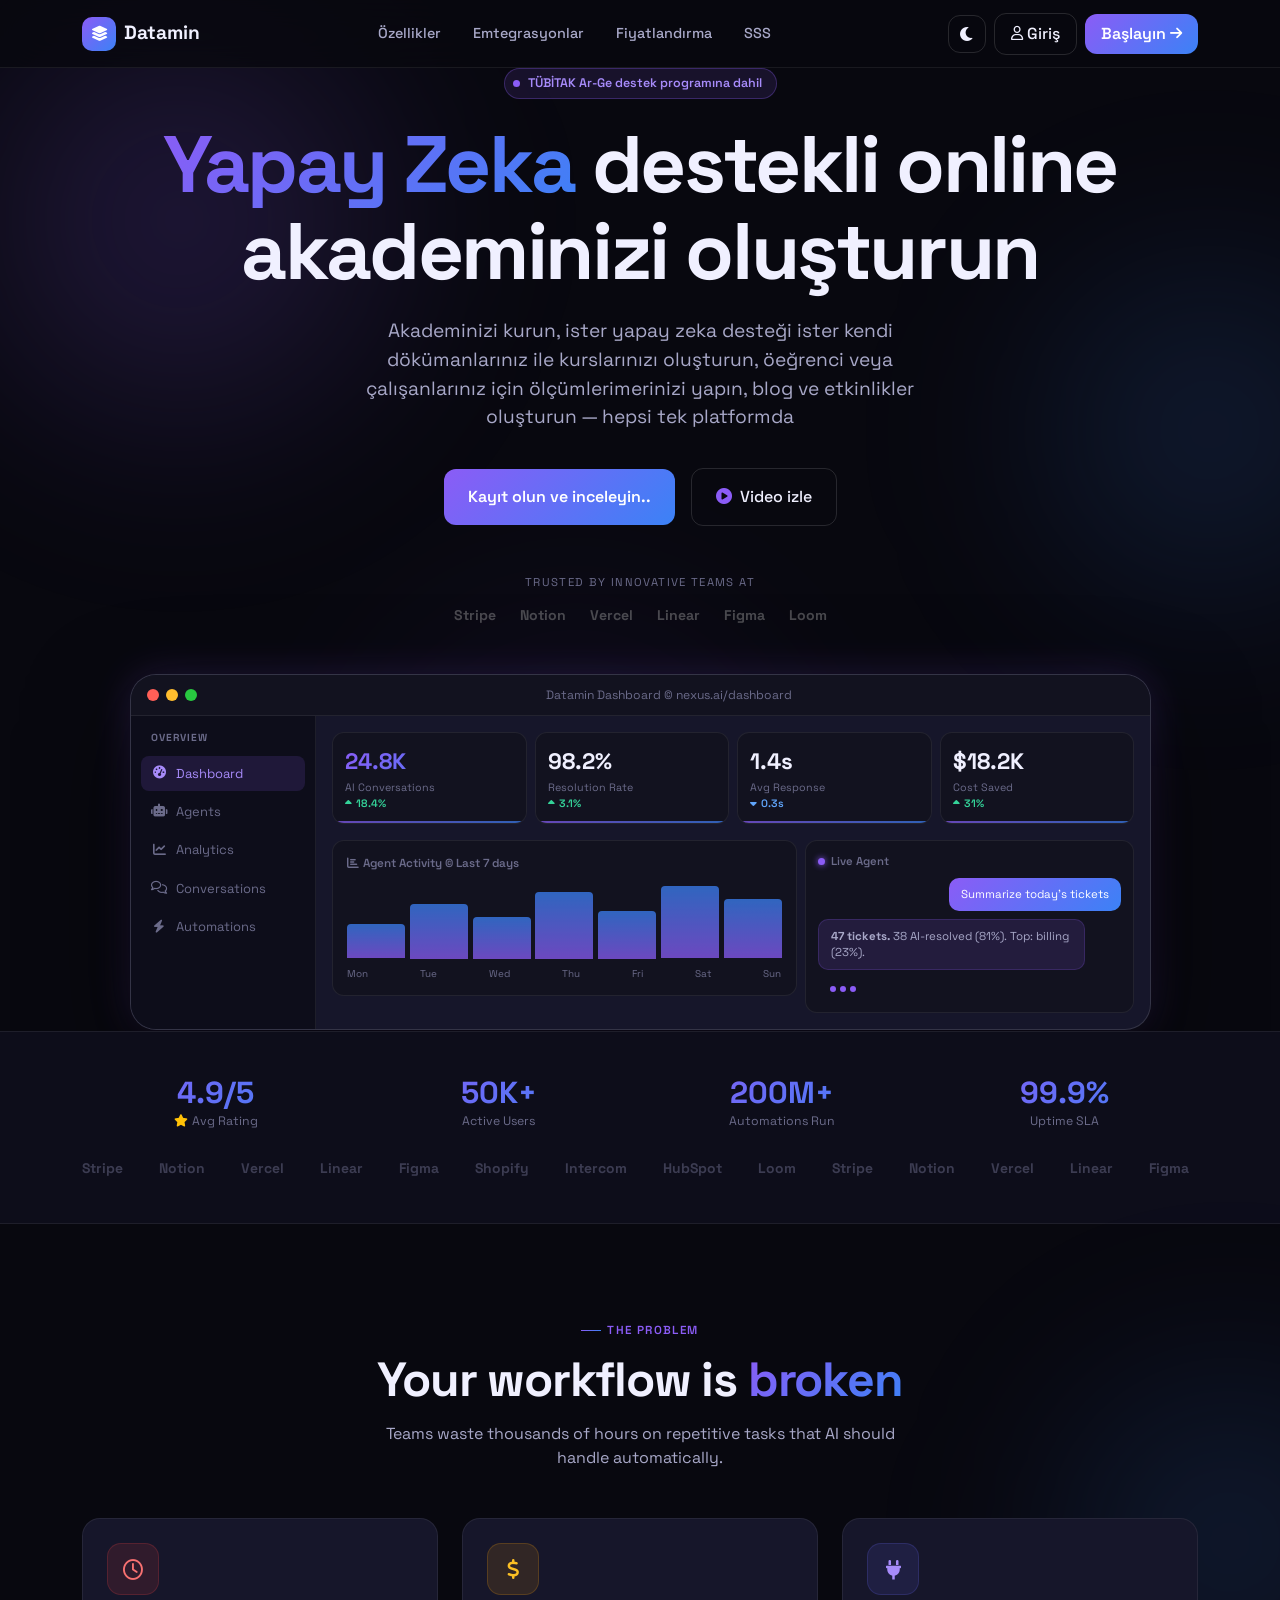
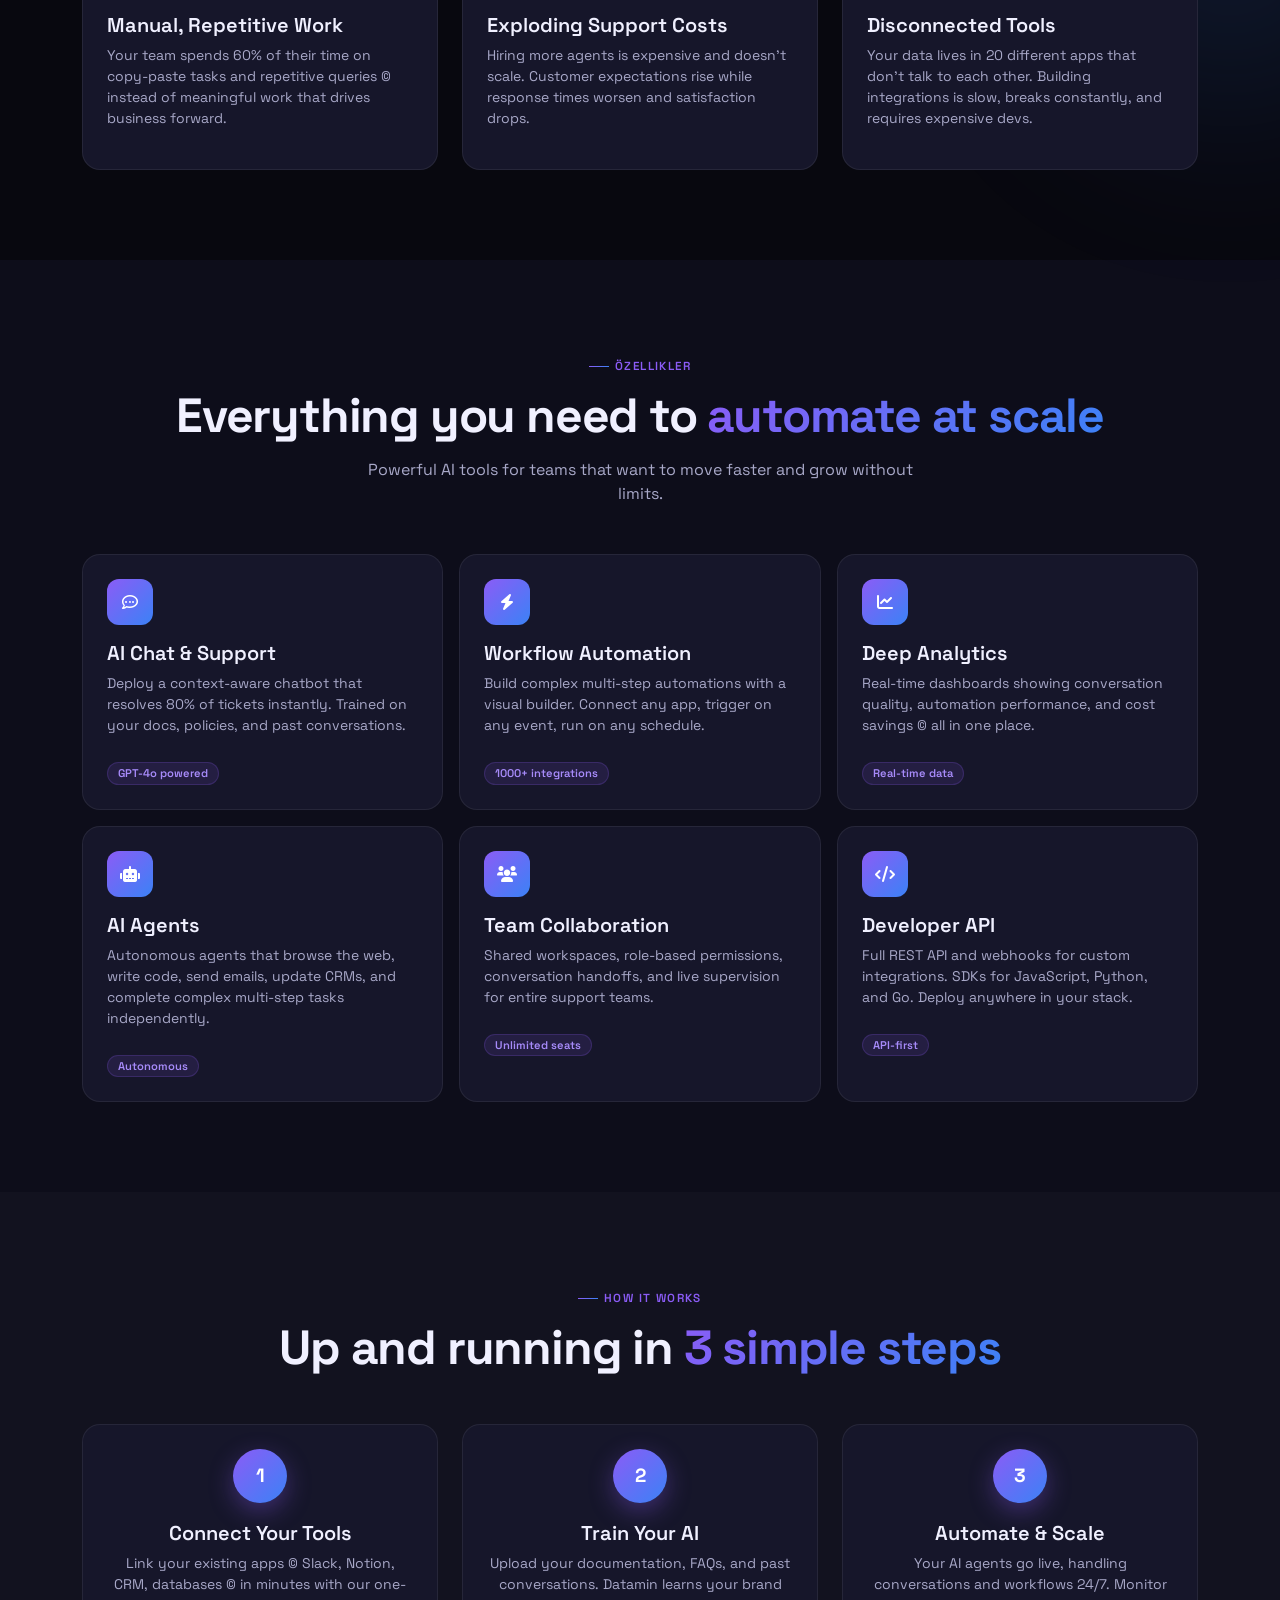
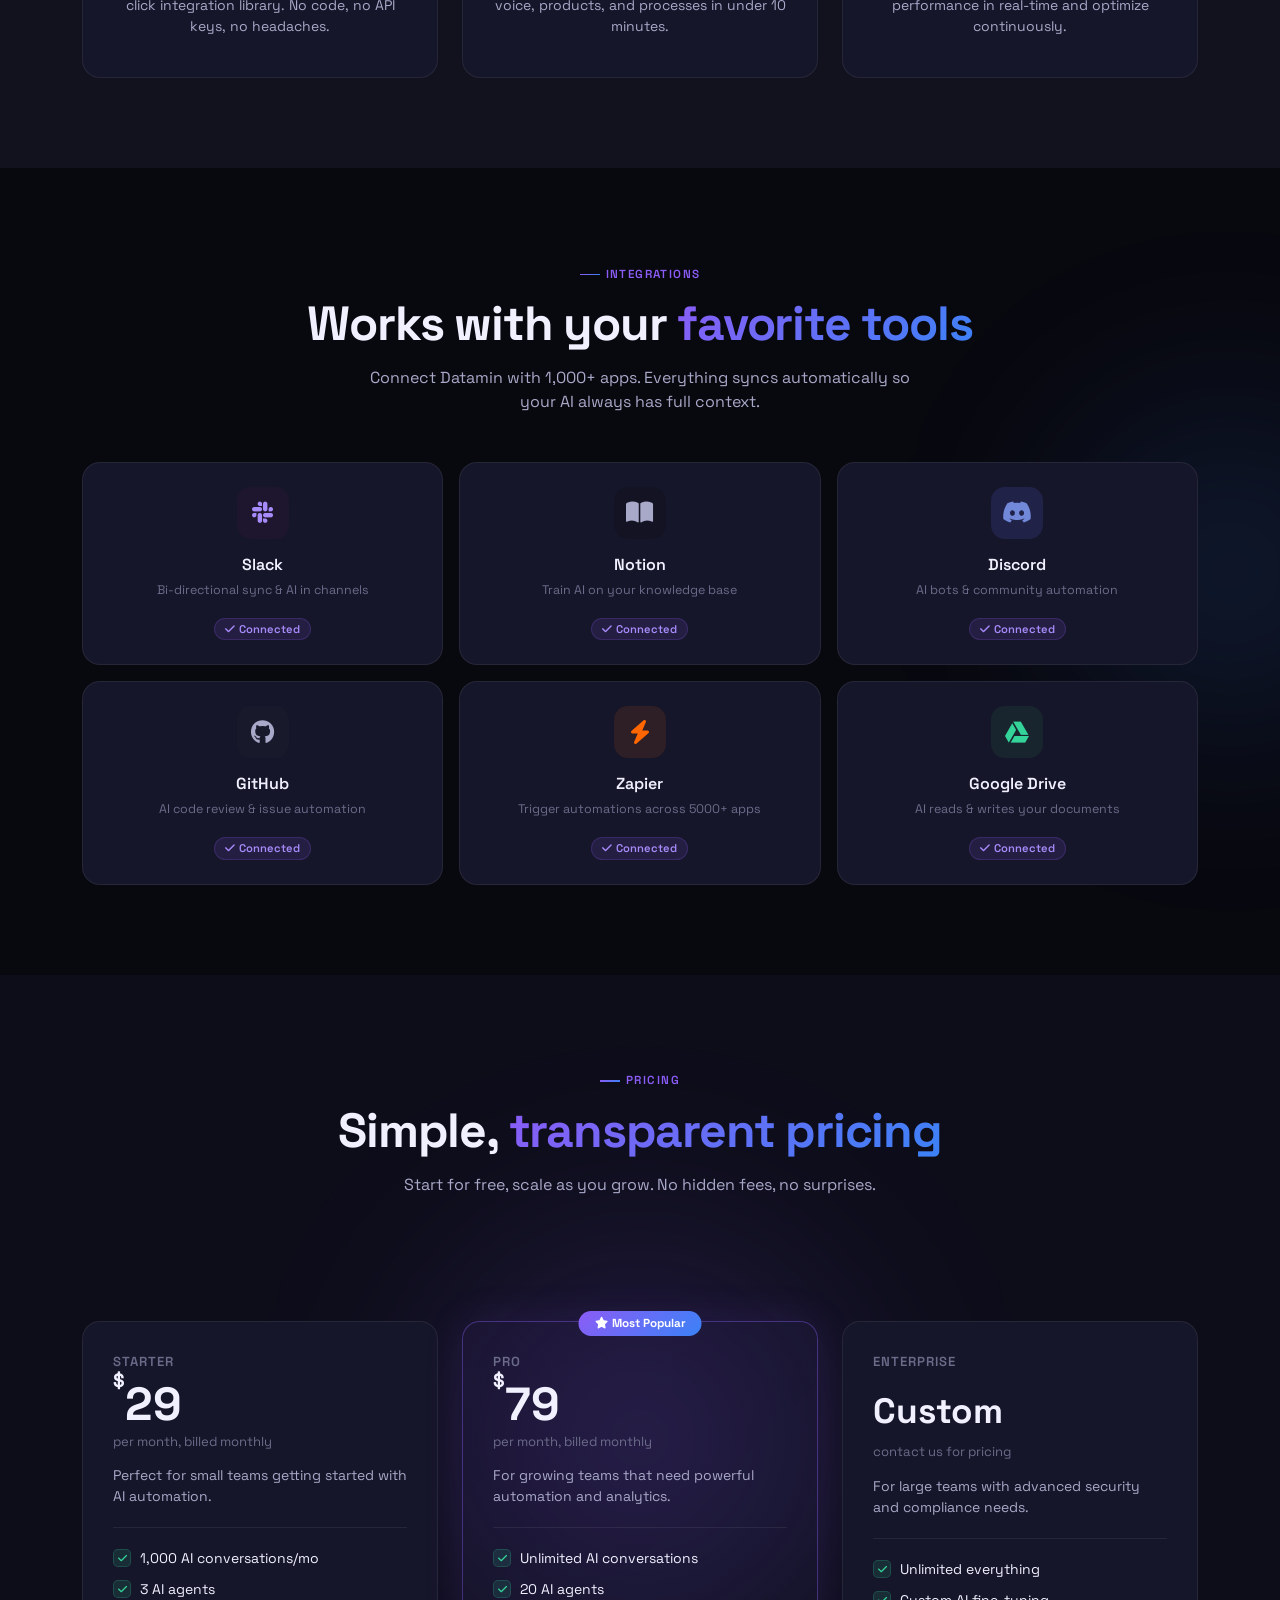
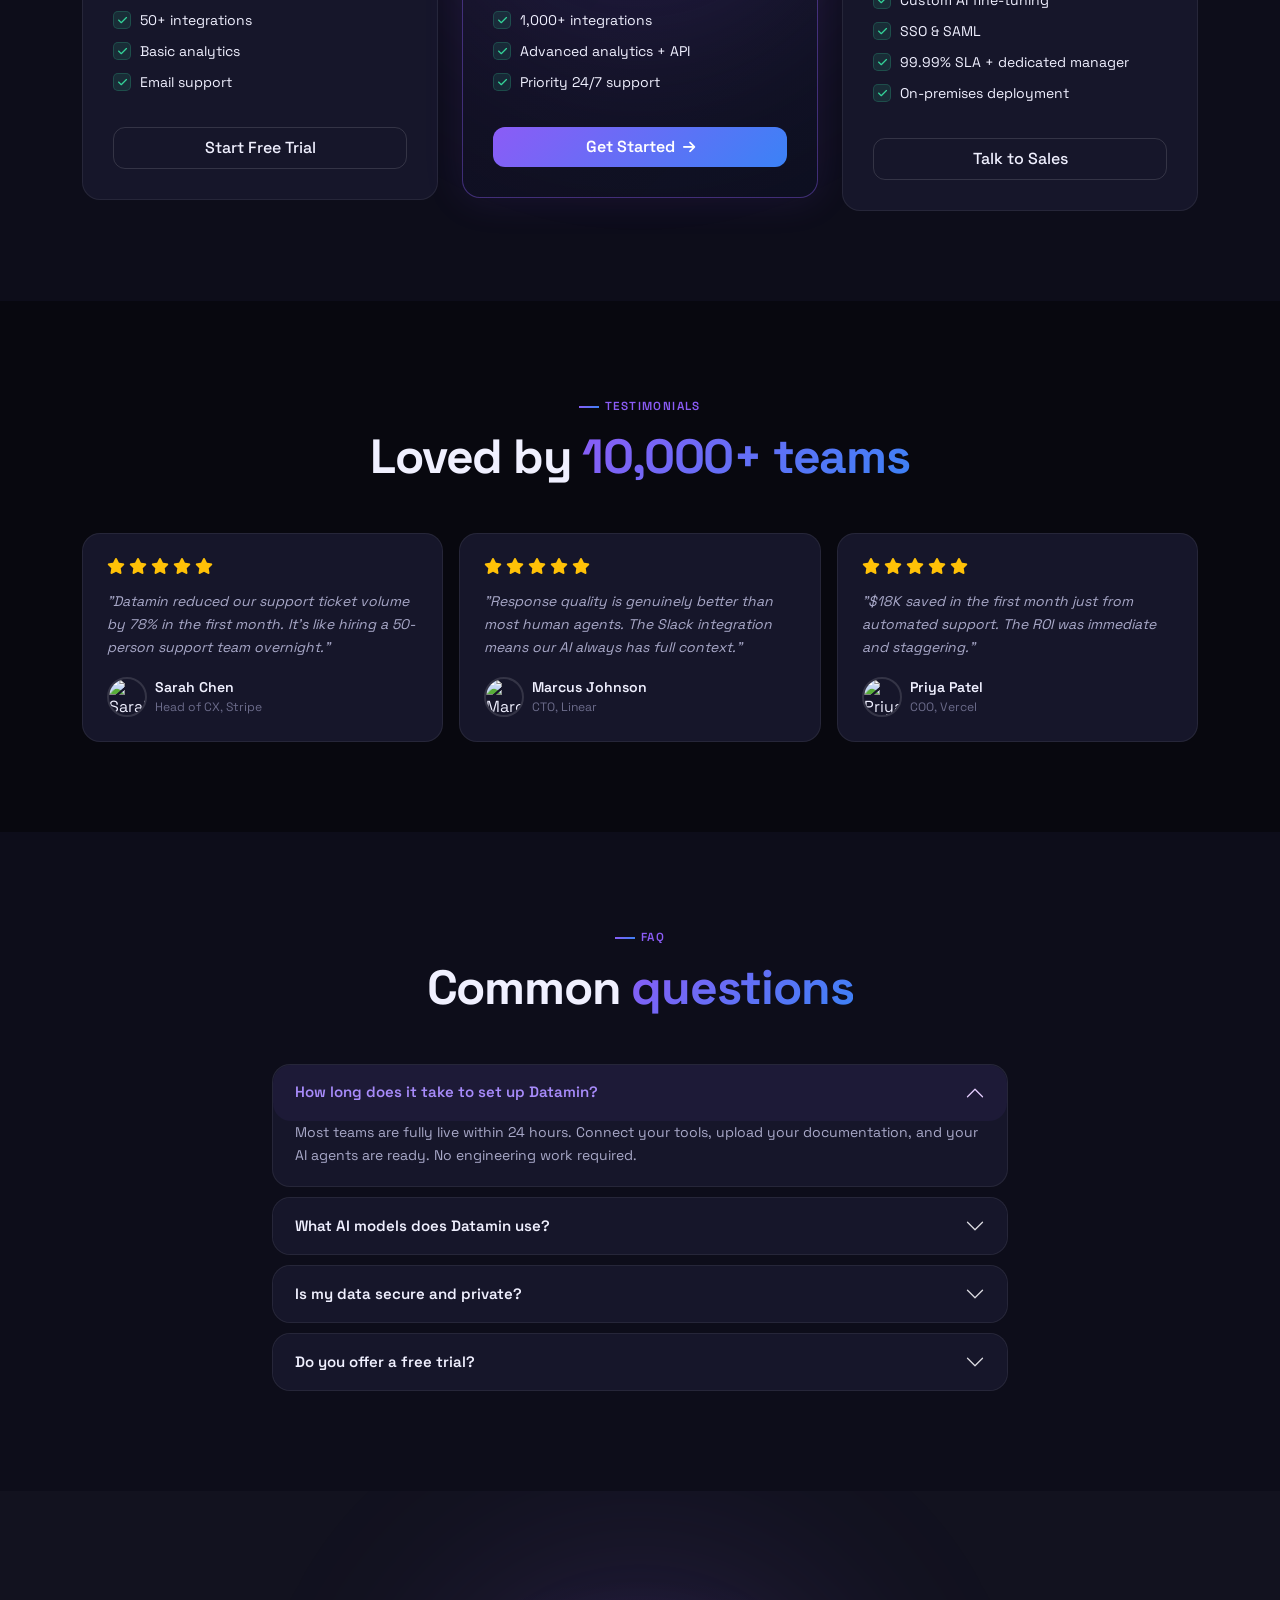
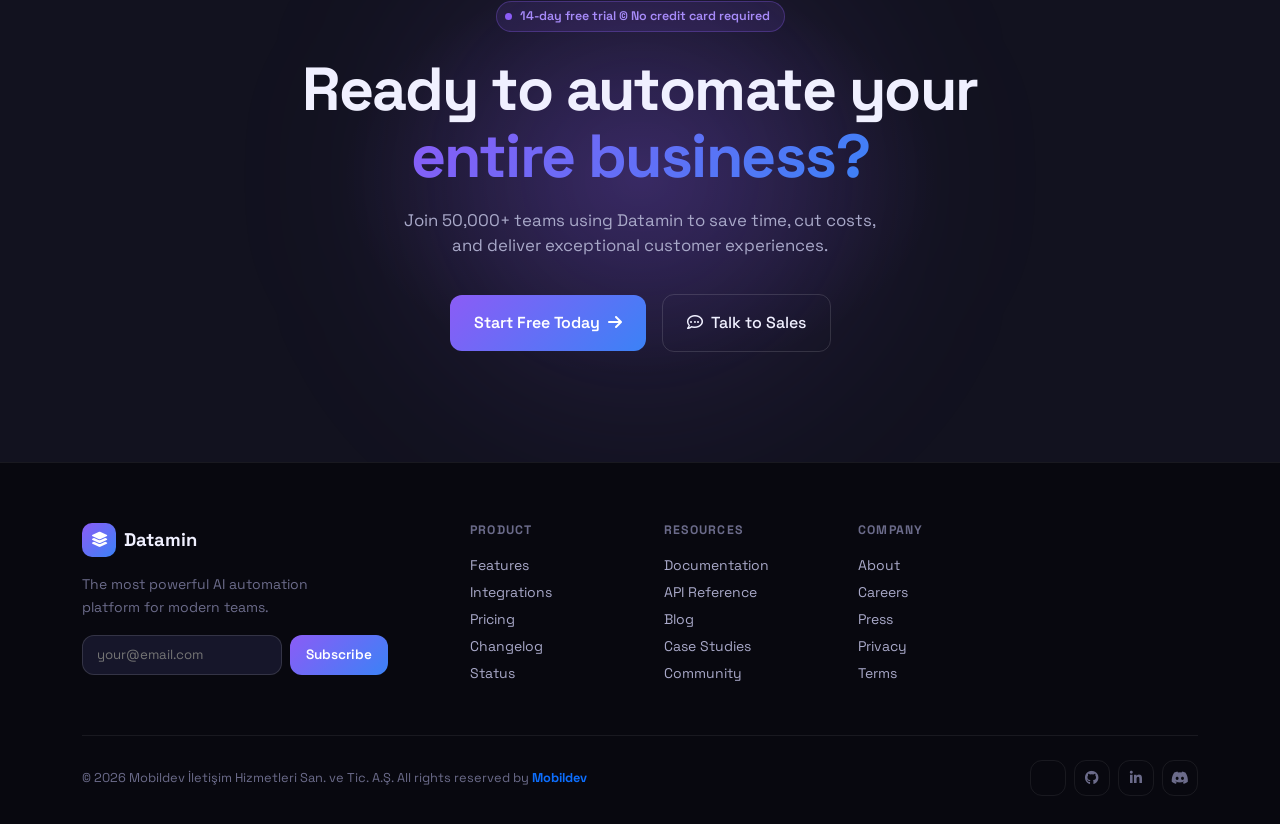
==== commit 13292831: "geliştirme2" ====
--- a/index.html
+++ b/index.html
@@ -5,10 +5,12 @@
    <meta charset="UTF-8">
    <meta name="viewport" content="width=device-width, initial-scale=1.0">
    <title>Mobildev Datamin</title>
-   <link rel="icon" type="image/x-icon" href="img/mobildev-favicon.ico">
    <link rel="preconnect" href="https://fonts.googleapis.com">
    <link href="https://fonts.googleapis.com/css2?family=Space+Grotesk:wght@300;400;500;600;700&display=swap"
       rel="stylesheet">
+
+   <link rel="icon" type="image/x-icon" href="img/mobildev-favicon.ico">
+
    <!-- Bootstrap 5.3 -->
    <link href="css/bootstrap.min.css" rel="stylesheet" />
    <!-- AOS Animate on Scroll -->
@@ -21,11 +23,13 @@
    <link rel="stylesheet" href="css/magnific-popup.css" />
    <!-- Style CSS -->
    <link rel="stylesheet" href="css/style.css" />
+
 </head>
 
 <body>
    <!-- ======================== LANDING PAGE ======================== -->
    <div id="landing">
+
       <!-- NAVBAR -->
       <nav id="nbar">
          <div class="container">
@@ -36,10 +40,10 @@
                   <span>Datamin</span>
                </a>
                <div class="d-none d-lg-flex align-items-center gap-1 mx-auto">
-                  <a href="#features" class="nav-link">Features</a>
-                  <a href="#integrations" class="nav-link">Integrations</a>
-                  <a href="#pricing" class="nav-link">Pricing</a>
-                  <a href="#faq" class="nav-link">FAQ</a>
+                  <a href="#features" class="nav-link">Özellikler</a>
+                  <a href="#integrations" class="nav-link">Emtegrasyonlar</a>
+                  <a href="#pricing" class="nav-link">Fiyatlandırma</a>
+                  <a href="#faq" class="nav-link">SSS</a>
                </div>
                <div class="d-flex align-items-center gap-2">
                   <button class="boc d-flex align-items-center justify-content-center" id="thbtn"
@@ -47,13 +51,17 @@
                      <i class="fa-solid fa-sun" id="suni" style="display:none"></i>
                      <i class="fa-solid fa-moon" id="mooni"></i>
                   </button>
-                  <button class="boc px-3 py-2 d-none d-sm-flex align-items-center gap-1" data-bs-toggle="offcanvas"
+                  <!--   <button class="boc px-3 py-2 d-none d-sm-flex align-items-center gap-1" data-bs-toggle="offcanvas"
                      data-bs-target="#lofc" onclick="swTab('login')">
+                     <i class="fa-regular fa-user fa-sm"></i> Giriş
+                  </button> -->
+                  <button class="boc px-3 py-2 d-none d-sm-flex align-items-center gap-1" data-bs-target="#lofc"
+                     onclick="window.open('https://ucca.mobildev.in', '_blank');">
                      <i class="fa-regular fa-user fa-sm"></i> Giriş
                   </button>
                   <button class="bgrd btn px-3 py-2 d-none d-sm-flex align-items-center gap-1"
                      data-bs-toggle="offcanvas" data-bs-target="#lofc" onclick="swTab('signup')">
-                     Get Started <i class="fa-solid fa-arrow-right fa-sm"></i>
+                     Başlayın <i class="fa-solid fa-arrow-right fa-sm"></i>
                   </button>
                   <button class="boc d-lg-none px-2 py-2" id="mbtog" style="border-radius:10px">
                      <i class="fa-solid fa-bars" id="barIcon"></i>
@@ -63,6 +71,7 @@
             </div>
          </div>
       </nav>
+
       <div id="mbmenu">
          <a href="#features" class="nav-link d-block py-3 border-bottom"
             style="border-color:var(--bd)!important">Features</a>
@@ -78,6 +87,7 @@
                onclick="swTab('signup')">Get Started</button>
          </div>
       </div>
+
       <!-- HERO -->
       <section id="hero">
          <div class="aur aur-a" style="top:-80px;left:-120px"></div>
@@ -85,20 +95,21 @@
          <div class="aur aur-a" style="bottom:-80px;left:45%;transform:translateX(-50%);opacity:.4"></div>
          <div class="container position-relative" style="z-index:2">
             <div class="text-center">
-               <div class="afu" style="animation-delay:.05s"><span class="hbadge"><span class="bdot"></span>Now with
-                     GPT-4o &amp; Claude 3.5 integration</span></div>
-               <h1 class="h1 afu" style="animation-delay:.12s">Automate Your Business<br>with <span class="gt">AI
-                     Agents</span></h1>
+               <div class="afu" style="animation-delay:.05s"><span class="hbadge"><span class="bdot"></span>TÜBİTAK
+                     Ar-Ge destek programına dahil</span></div>
+               <h1 class="h1 afu" style="animation-delay:.12s"> <span class="gt">Yapay
+                     Zeka </span>destekli online akademinizi oluşturun</h1>
                <p class="mx-auto afu"
                   style="max-width:580px;font-size:clamp(.95rem,1.8vw,1.2rem);color:var(--tx2);margin-bottom:36px;animation-delay:.2s">
-                  Deploy intelligent AI agents that handle customer support, automate workflows, analyze data, and scale
-                  your operations © without writing a single line of code.</p>
+                  Akademinizi kurun, ister yapay zeka desteği ister kendi dökümanlarınız ile kurslarınızı oluşturun,
+                  öeğrenci veya çalışanlarınız için ölçümlerimerinizi yapın, blog ve etkinlikler oluşturun — hepsi tek
+                  platformda</p>
                <div class="d-flex align-items-center justify-content-center gap-3 flex-wrap afu"
                   style="animation-delay:.28s">
                   <button class="bgrd btn px-4 py-3 fs-6" data-bs-toggle="offcanvas" data-bs-target="#lofc"
-                     onclick="swTab('signup')">Start for Free © No Credit Card</button>
+                     onclick="swTab('signup')">Kayıt olun ve inceleyin..</button>
                   <a href="https://www.youtube.com/watch?v=ScMzIvxBSi4" class="boc btn px-4 py-3 fs-6 vidpop"><i
-                        class="fa-solid fa-circle-play me-2" style="color:var(--pur)"></i>Watch Demo</a>
+                        class="fa-solid fa-circle-play me-2" style="color:var(--pur)"></i>Video izle</a>
                </div>
                <div class="mt-5 afu" style="animation-delay:.4s">
                   <p
@@ -209,6 +220,7 @@
             </div>
          </div>
       </section>
+
       <!-- SOCIAL PROOF -->
       <section id="proof">
          <div class="container">
@@ -241,6 +253,7 @@
             </div>
          </div>
       </section>
+
       <!-- PROBLEM -->
       <section class="sp position-relative">
          <div class="aur aur-b" style="top:50%;right:-200px;transform:translateY(-50%)"></div>
@@ -289,11 +302,12 @@
             </div>
          </div>
       </section>
+
       <!-- FEATURES -->
       <section id="features" class="sp" style="background:var(--bg2)">
          <div class="container">
             <div class="text-center mb-5 rv">
-               <span class="slbl">Features</span>
+               <span class="slbl">Özellikler</span>
                <h2 class="stitle">Everything you need to <span class="gt">automate at scale</span></h2>
                <p class="ssub mx-auto">Powerful AI tools for teams that want to move faster and grow without limits.</p>
             </div>
@@ -355,6 +369,7 @@
             </div>
          </div>
       </section>
+
       <!-- HOW IT WORKS -->
       <section id="how" class="sp" style="background:var(--bg3)">
          <div class="container">
@@ -391,6 +406,7 @@
             </div>
          </div>
       </section>
+
       <!-- INTEGRATIONS -->
       <section id="integrations" class="sp position-relative">
          <div class="aur aur-b" style="top:50%;right:-200px;transform:translateY(-50%)"></div>
@@ -477,6 +493,7 @@
             </div>
          </div>
       </section>
+
       <!-- PRICING -->
       <section id="pricing" class="sp position-relative" style="background:var(--bg2)">
          <div class="aur aur-a" style="top:50%;left:50%;transform:translate(-50%,-50%)"></div>
@@ -570,6 +587,7 @@
             </div>
          </div>
       </section>
+
       <!-- TESTIMONIALS -->
       <section id="testimonials" class="sp">
          <div class="container">
@@ -641,6 +659,7 @@
             </div>
          </div>
       </section>
+
       <!-- FAQ -->
       <section id="faq" class="sp" style="background:var(--bg2)">
          <div class="container">
@@ -694,6 +713,7 @@
             </div>
          </div>
       </section>
+
       <!-- FINAL CTA -->
       <section id="cta">
          <div class="aur aur-a" style="top:50%;left:50%;transform:translate(-50%,-50%)"></div>
@@ -718,6 +738,7 @@
             </div>
          </div>
       </section>
+
       <!-- FOOTER -->
       <footer id="foot">
          <div class="container">
@@ -762,8 +783,10 @@
             </div>
          </div>
       </footer>
+
    </div>
    <!-- /landing -->
+
    <!-- ======================== LOGIN OFFCANVAS ======================== -->
    <div class="offcanvas offcanvas-end" tabindex="-1" id="lofc">
       <div class="offcanvas-header">
@@ -775,51 +798,60 @@
          <button type="button" class="btn-close" data-bs-dismiss="offcanvas" style="filter:invert(1)"></button>
       </div>
       <div class="offcanvas-body p-4">
-         <div class="tab-switch"><button class="tab-sw-btn on" id="tabLogin" onclick="swTab('login')">Log
-               In</button><button class="tab-sw-btn" id="tabSignup" onclick="swTab('signup')">Sign Up</button></div>
+         <!--   <div class="tab-switch">
+            <button class="tab-sw-btn on" id="tabLogin" onclick="swTab('login')">Giriş Yap</button>
+            <button class="tab-sw-btn" id="tabSignup" onclick="swTab('signup')">Kayıt Ol</button>
+         </div> -->
+         <p class="text-center mt-3" style="font-size:.86rem;color:var(--tx3)">Datamin özellikleri incelemek ve
+            kullanımı hakkında
+            daha detaylı bilgiye ulaşmak için öncelikle <span style="color:var(--pur)">ücretsiz kayıt olun</span> </p>
+
          <!-- Login -->
          <div id="fLogin">
             <div id="loginErr" class="err-msg"><i class="fa-solid fa-circle-exclamation me-1"></i><span
-                  id="loginErrMsg">Invalid email or password.</span></div>
-            <label class="olbl"><i class="fa-regular fa-envelope me-1"></i>Email address</label>
-            <input class="oinp" type="email" id="loginEmail" placeholder="you@company.com">
-            <label class="olbl"><i class="fa-solid fa-lock me-1"></i>Password</label>
-            <input class="oinp" type="password" id="loginPass" placeholder="********">
+                  id="loginErrMsg">Geçersiz e-posta veya parola.</span></div>
+            <label class="olbl"><i class="fa-regular fa-envelope me-1"></i>E-posta adresiniz</label>
+            <input class="oinp" type="email" id="loginEmail" placeholder="ad.soyad@sirketadi.com">
+            <label class="olbl"><i class="fa-solid fa-lock me-1"></i>Parolanız</label>
+            <input class="oinp" type="password" id="loginPass" placeholder="parola">
             <div class="text-end mb-3" style="margin-top:-8px"><a href="#"
-                  style="font-size:.8rem;color:var(--pur)">Forgot password?</a></div>
-            <button class="bgrd btn w-100 py-3 fw-semibold fs-6" id="loginBtn" onclick="doLogin()">Log In <i
+                  style="font-size:.8rem;color:var(--pur)">Parolamı unuttum?</a></div>
+            <button class="bgrd btn w-100 py-3 fw-semibold fs-6" id="loginBtn" onclick="doLogin()">Giriş Yap <i
                   class="fa-solid fa-arrow-right ms-1 fa-sm"></i></button>
-            <div class="odiv">or continue with</div>
-            <button class="oauth" onclick="quickLogin('google')"><i class="fa-brands fa-google me-2"></i>Continue with
-               Google</button>
-            <button class="oauth" onclick="quickLogin('github')"><i class="fa-brands fa-github me-2"></i>Continue with
-               GitHub</button>
-            <p class="text-center mt-4" style="font-size:.82rem;color:var(--tx3)">Don't have an account? <a href="#"
-                  style="color:var(--pur)" onclick="swTab('signup');return false">Sign up free</a></p>
+            <div class="odiv">veya</div>
+            <button class="oauth" onclick="quickLogin('google')"><i class="fa-brands fa-google me-2"></i>
+               Google ile Devam Et</button>
+            <button class="oauth" onclick="quickLogin('microsoft')"><i class="fa-brands fa-microsoft me-2"></i>Microsoft
+               ile
+               Devam Et</button>
+            <p class="text-center mt-4" style="font-size:.82rem;color:var(--tx3)">Hesabınız yok mu? <a href="#"
+                  style="color:var(--pur)" onclick="swTab('signup');return false">Ücretsiz kayıt olun</a></p>
          </div>
          <!-- Sign Up -->
          <div id="fSignup" style="display:none">
             <div id="signupErr" class="err-msg"><i class="fa-solid fa-circle-exclamation me-1"></i><span
-                  id="signupErrMsg">Please fill all fields.</span></div>
-            <label class="olbl"><i class="fa-regular fa-user me-1"></i>Full name</label>
-            <input class="oinp" type="text" id="signupName" placeholder="Jane Smith">
-            <label class="olbl"><i class="fa-regular fa-envelope me-1"></i>Work email</label>
-            <input class="oinp" type="email" id="signupEmail" placeholder="you@company.com">
-            <label class="olbl"><i class="fa-solid fa-lock me-1"></i>Password</label>
-            <input class="oinp" type="password" id="signupPass" placeholder="Min. 8 characters">
-            <button class="bgrd btn w-100 py-3 fw-semibold fs-6" id="signupBtn" onclick="doSignup()">Create Free Account
+                  id="signupErrMsg">Lütfen tüm alanları doldurun.</span></div>
+            <label class="olbl"><i class="fa-regular fa-user me-1"></i>İsminiz</label>
+            <input class="oinp" type="text" id="signupName" placeholder="Ad Soyad">
+            <label class="olbl"><i class="fa-regular fa-envelope me-1"></i>E-posta adresiniz</label>
+            <input class="oinp" type="email" id="signupEmail" placeholder="ad.soyad@sirketadi.com">
+            <label class="olbl"><i class="fa-solid fa-lock me-1"></i>Parolanız</label>
+            <input class="oinp" type="password" id="signupPass" placeholder="Min. 8 karakter">
+            <button class="bgrd btn w-100 py-3 fw-semibold fs-6" id="signupBtn" onclick="doSignup()">Ücretsiz Hesap
+               Oluştur
                <i class="fa-solid fa-arrow-right ms-1 fa-sm"></i></button>
-            <div class="odiv">or sign up with</div>
-            <button class="oauth" onclick="quickLogin('google')"><i class="fa-brands fa-google me-2"></i>Continue with
-               Google</button>
-            <button class="oauth" onclick="quickLogin('github')"><i class="fa-brands fa-github me-2"></i>Continue with
-               GitHub</button>
-            <p class="text-center mt-3" style="font-size:.76rem;color:var(--tx3)">By signing up, you agree to our <a
-                  href="#" style="color:var(--pur)">Terms</a> &amp; <a href="#" style="color:var(--pur)">Privacy
-                  Policy</a></p>
+            <div class="odiv">veya</div>
+            <button class="oauth" onclick="quickLogin('google')"><i class="fa-brands fa-google me-2"></i>
+               Google ile Devam Et</button>
+            <button class="oauth" onclick="quickLogin('microsoft')"><i class="fa-brands fa-microsoft me-2"></i>Microsoft
+               ile Devam Et</button>
+            <p class="text-center mt-3" style="font-size:.76rem;color:var(--tx3)">Kayıt olduğunuzda <a
+                  href="https://www.mobildev.com/policy.asp" target="_blank" style="color:var(--pur)">Gizlilik
+                  Politikala ve Şartlarımızı</a><br> kabul etmiş olursunuz</a></p>
          </div>
       </div>
    </div>
+
    <!-- ======================== DASHBOARD ======================== -->
    <div id="dashboard">
       <!-- Sidebar -->
@@ -847,7 +879,7 @@
          </div>
          <div class="db-bottom">
             <button class="db-nl" onclick="doLogout()" style="color:#f87171"><i
-                  class="fa-solid fa-right-from-bracket"></i> Log Out</button>
+                  class="fa-solid fa-right-from-bracket"></i> Çıkış Yap</button>
          </div>
       </div>
       <!-- Top bar -->
@@ -858,8 +890,9 @@
          </button>
          <div class="db-top-search">
             <i class="fa-solid fa-magnifying-glass"></i>
-            <input type="text" placeholder="Search agents, conversations...">
-         </div>
+            <input type="text" placeholder="Ara...">
+         </div>
+
          <div class="ms-auto d-flex align-items-center gap-3">
             <button class="boc d-flex align-items-center justify-content-center" id="dbThBtn"
                style="width:38px;height:38px;padding:0;border-radius:12px" onclick="toggleTheme()">
@@ -867,12 +900,15 @@
                <i class="fa-solid fa-moon" id="dbMoonI"></i>
             </button>
             <div style="position:relative" id="notifWrap">
-               <button class="boc d-flex align-items-center justify-content-center" id="bellBtn"
+
+               <!-- erhan: bildirimler butonu kapatıldı -->
+               <!--  <button class="boc d-flex align-items-center justify-content-center" id="bellBtn"
                   style="width:38px;height:38px;padding:0;border-radius:12px" onclick="toggleNotif(event)">
                   <i class="fa-regular fa-bell"></i>
                </button>
                <span id="notifBadge"
-                  style="position:absolute;top:5px;right:5px;width:9px;height:9px;border-radius:50%;background:#f87171;border:2px solid var(--bg)"></span>
+                  style="position:absolute;top:5px;right:5px;width:9px;height:9px;border-radius:50%;background:#f87171;border:2px solid var(--bg)"></span> -->
+
                <!-- Notification Dropdown -->
                <div class="db-dropdown" id="notifDropdown" style="right:0;min-width:360px">
                   <div class="dd-header">
@@ -968,6 +1004,7 @@
                            class="fa-solid fa-list me-1"></i>View All Notifications</button>
                   </div>
                </div>
+
             </div>
             <div style="position:relative" id="profileWrap">
                <div class="db-user-pill" id="userPill" onclick="toggleProfile(event)">
@@ -1021,11 +1058,12 @@
                      </div>
                      <div style="height:1px;background:var(--bd);margin:8px 16px"></div>
                      <button class="profile-menu-item danger" onclick="doLogout();toggleProfile()"><i
-                           class="fa-solid fa-right-from-bracket" style="color:#f87171"></i>Log Out</button>
-                  </div>
-               </div>
-            </div>
-         </div>
+                           class="fa-solid fa-right-from-bracket" style="color:#f87171"></i>Çıkış Yap</button>
+                  </div>
+               </div>
+            </div>
+         </div>
+
       </div>
       <!-- Main Content -->
       <div class="db-main">
@@ -1034,10 +1072,11 @@
             <div class="db-section active" id="sec-overview">
                <div class="d-flex align-items-center justify-content-between mb-4">
                   <div>
-                     <h4 class="fw-700 mb-1" style="font-size:1.4rem;font-weight:700">Good morning, <span
-                           id="greetName">User</span> ??</h4>
-                     <p style="font-size:.875rem;color:var(--tx3);margin:0">Here's what's happening with your AI agents
-                        today.</p>
+                     <h4 class="fw-700 mb-1" style="font-size:1.4rem;font-weight:700">Merhaba, <span
+                           id="greetName">User</span> </h4>
+                     <p style="font-size:.875rem;color:var(--tx3);margin:0">Datamin hakkında tüm detaylı bilgileri bu
+                        bölümden ulaşabilirsin..
+                     </p>
                   </div>
                   <button class="bgrd btn px-3 py-2" style="font-size:.85rem;white-space:nowrap"
                      onclick="dbNav('chat',document.querySelector('[onclick*=chat]'))"><i
@@ -1789,6 +1828,7 @@
       <!-- /db-main -->
    </div>
    <!-- /dashboard -->
+
    <!-- ======================== SCRIPTS ======================== -->
    <!-- jQuery -->
    <script src="js/jquery-3.7.1.min.js"></script>
@@ -1802,6 +1842,7 @@
    <script src="js/jquery.magnific-popup.min.js"></script>
    <!-- Main js -->
    <script src="js/main.js"></script>
+
 </body>
 
 </html>
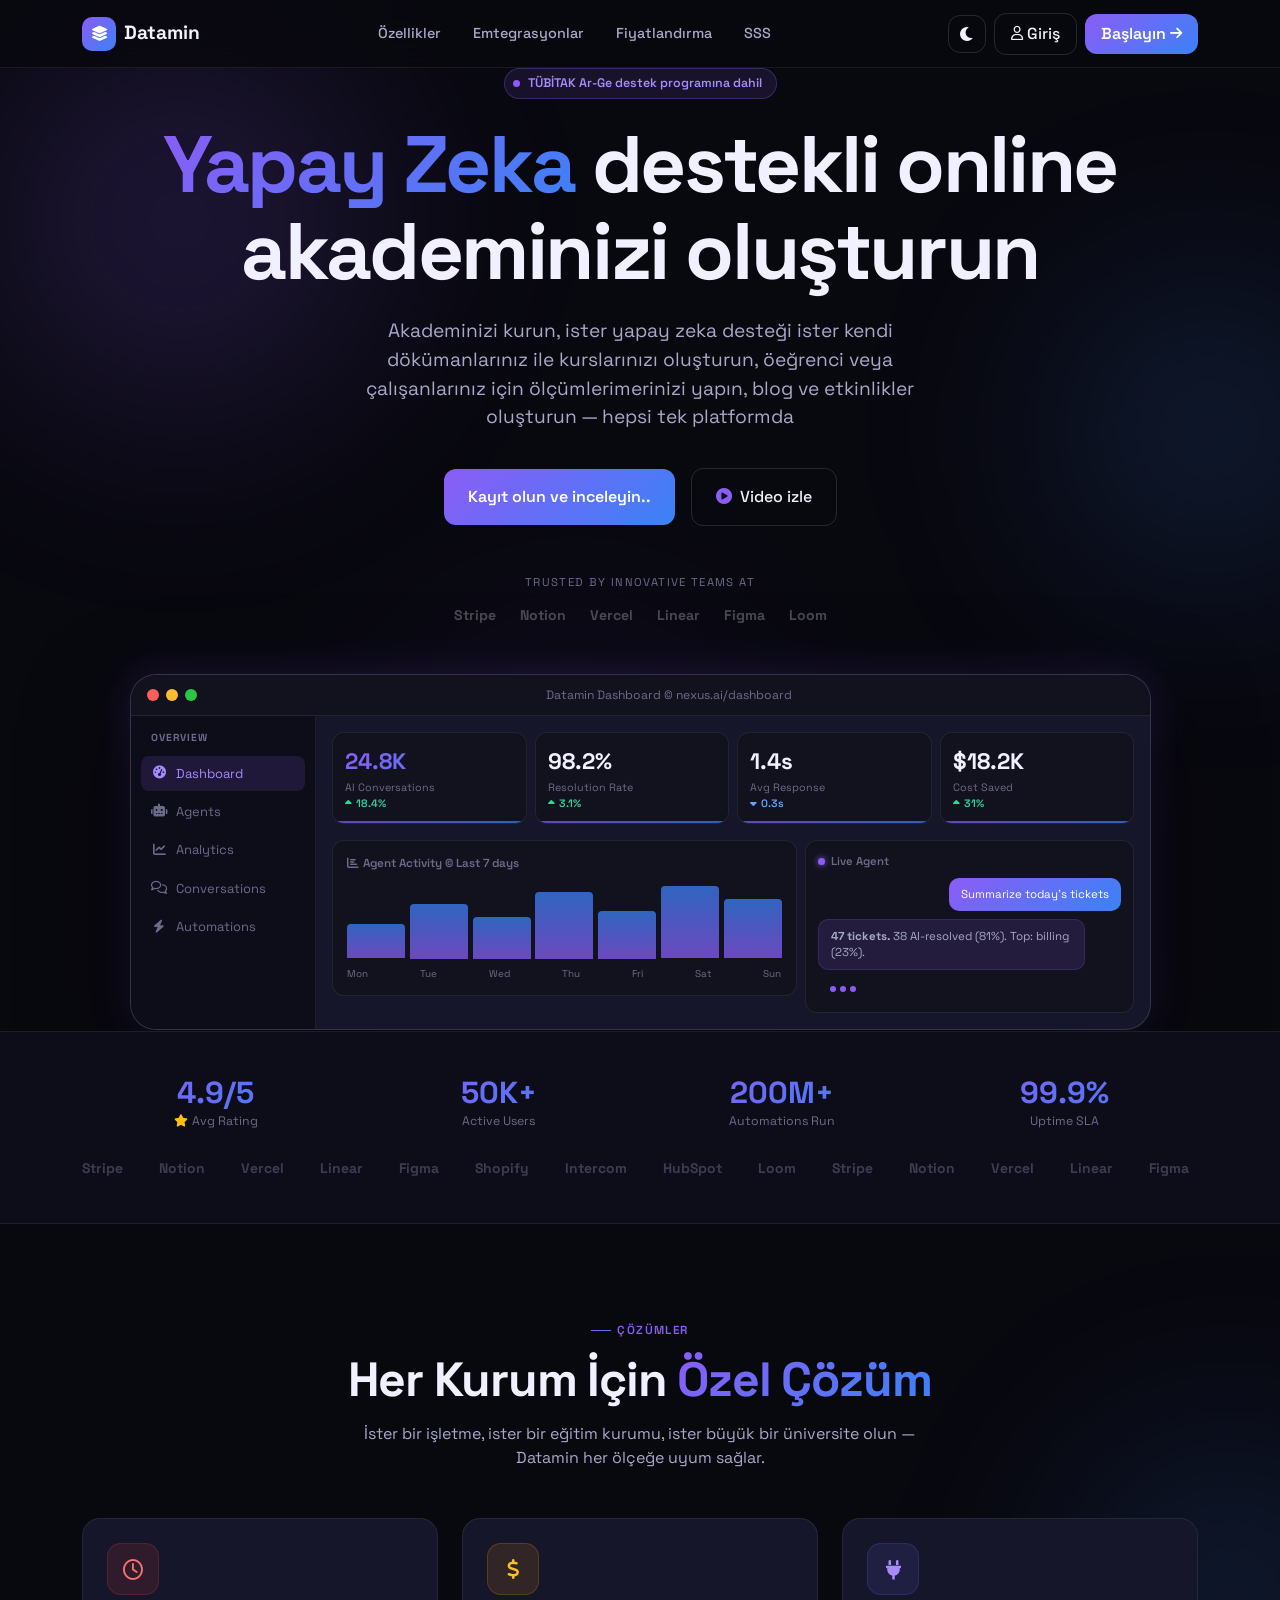
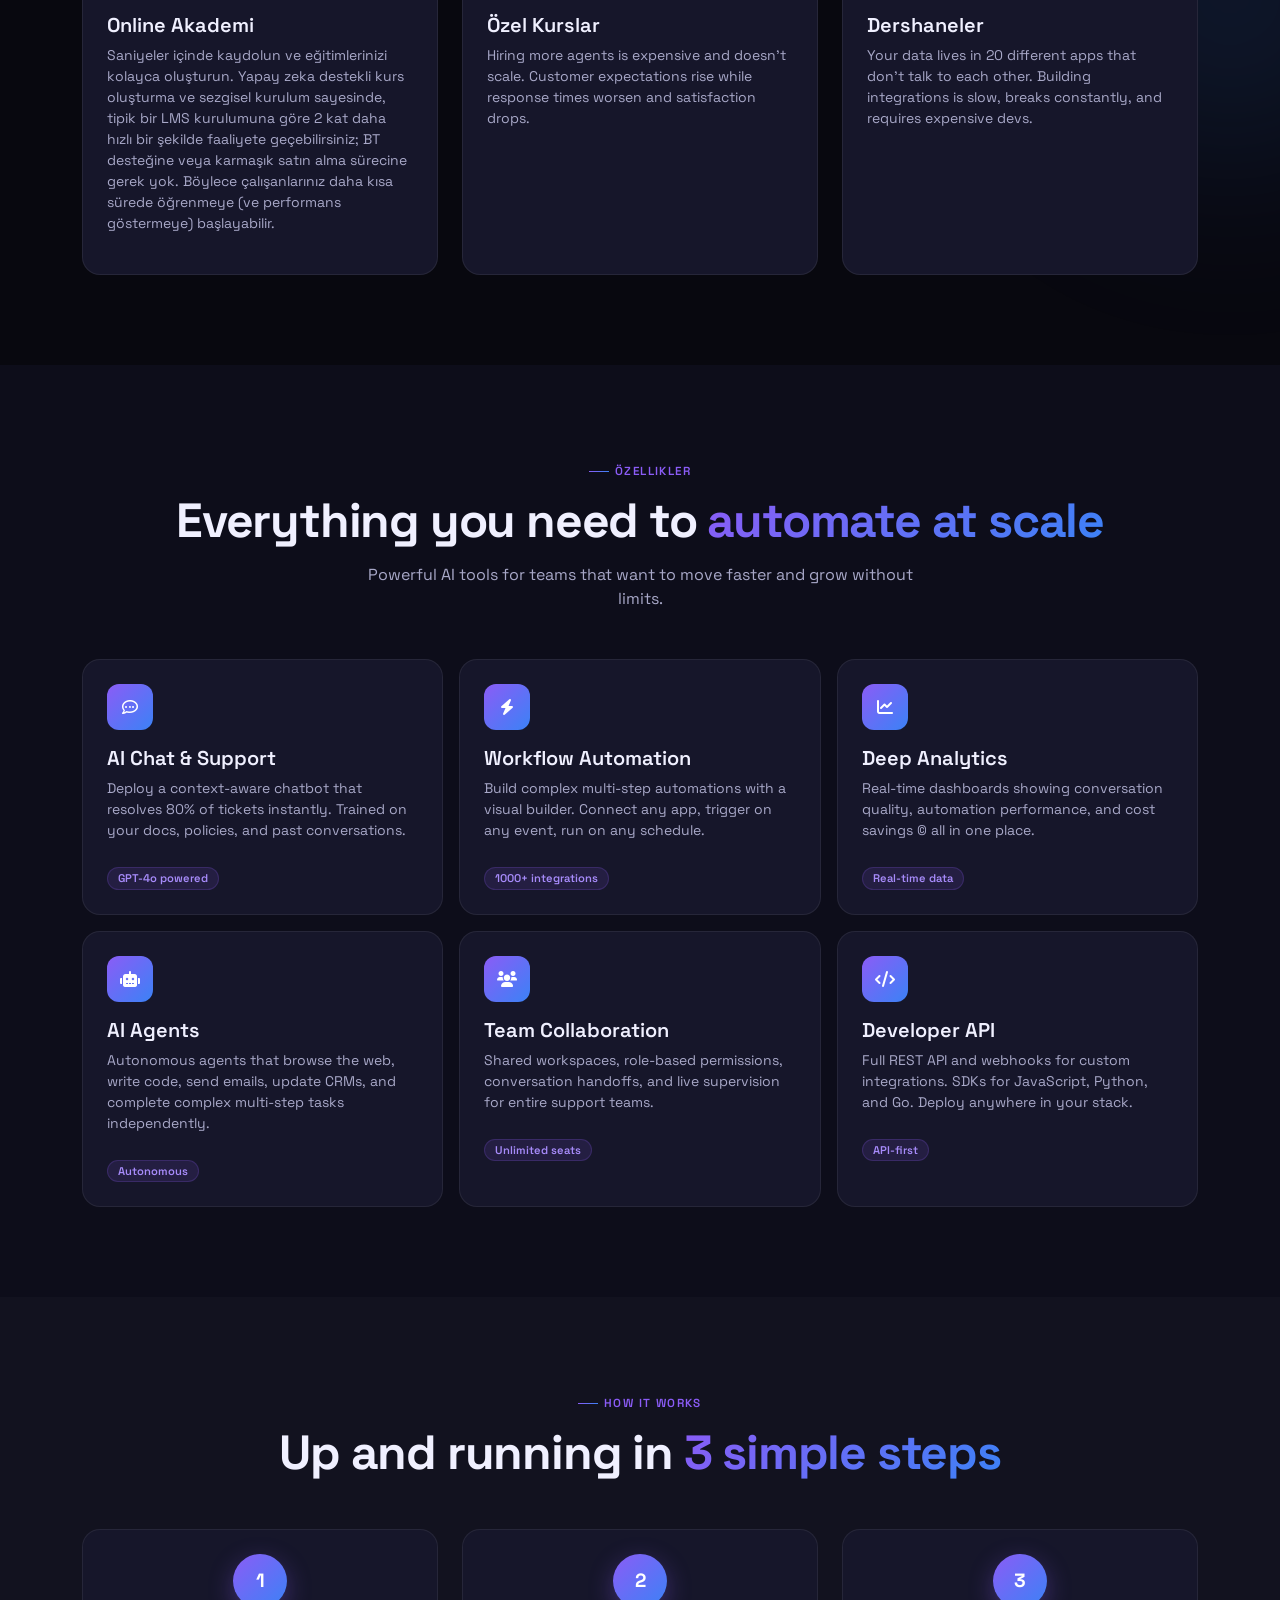
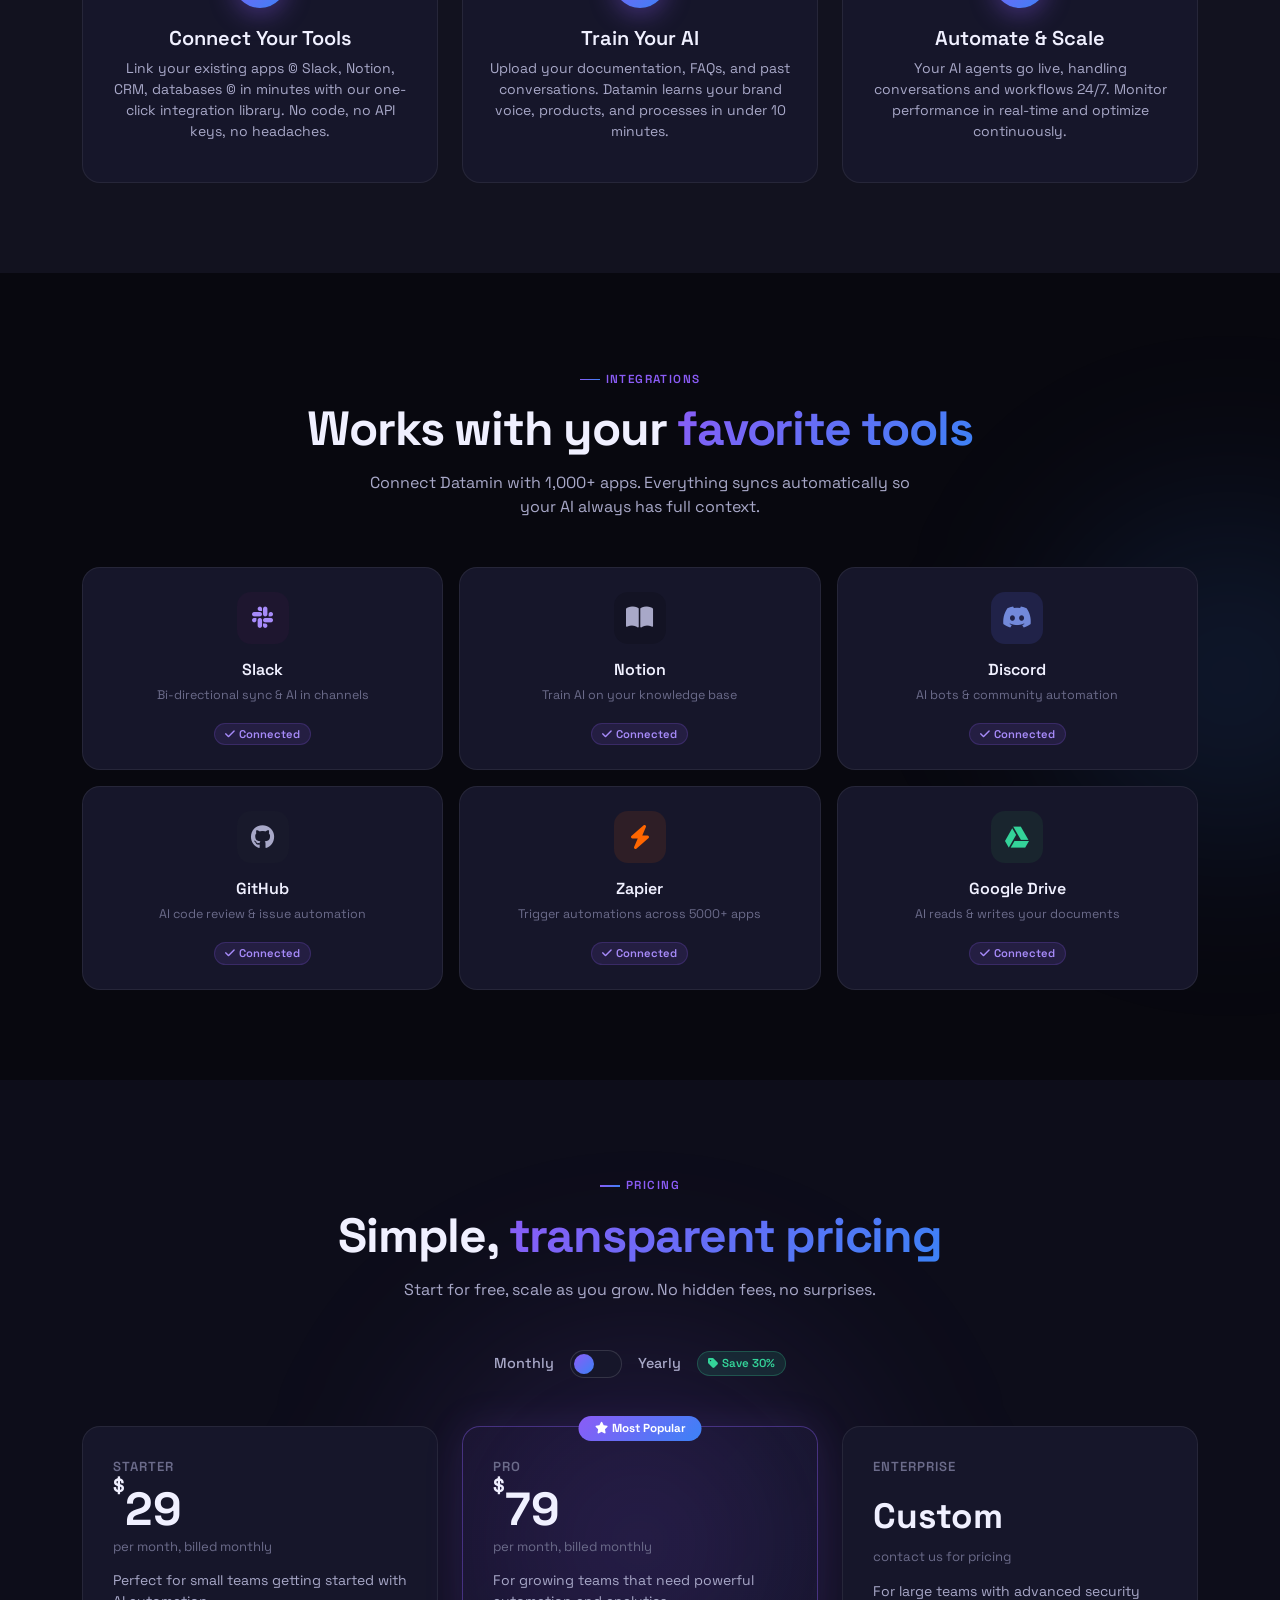
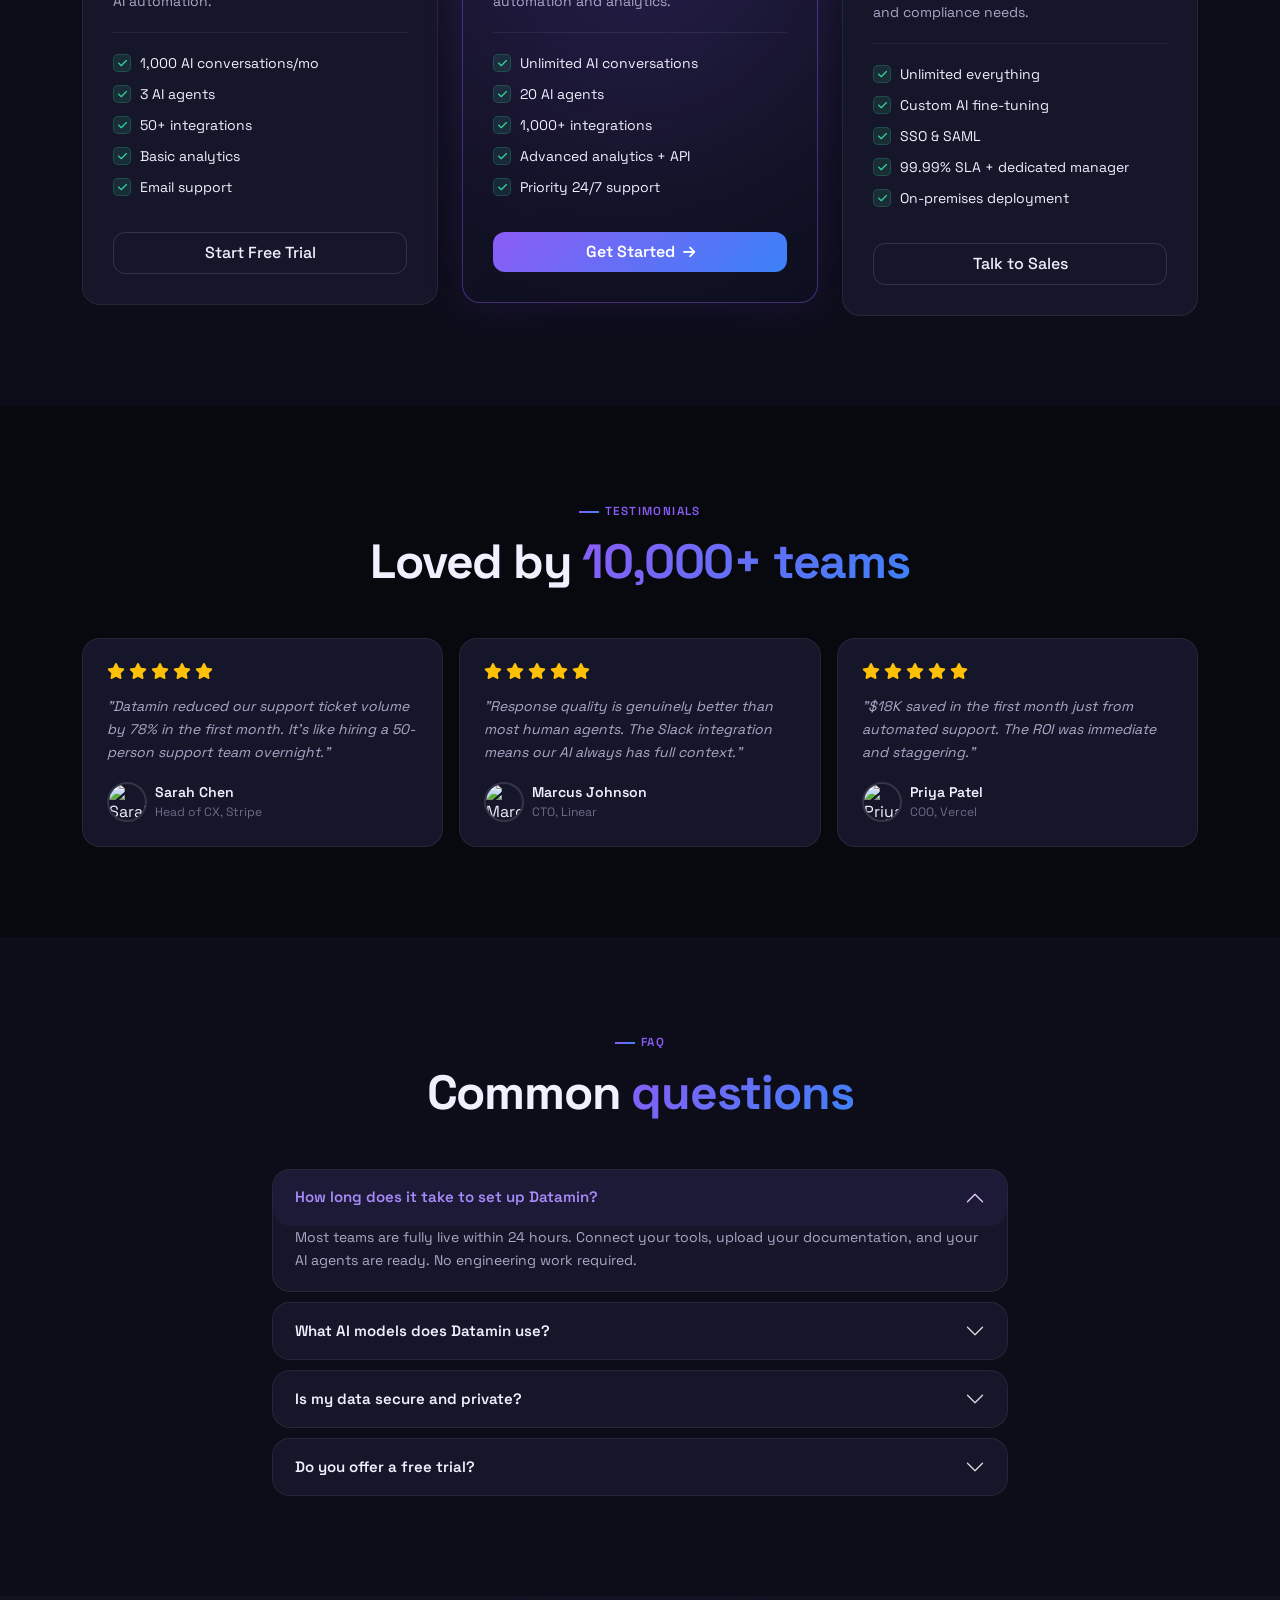
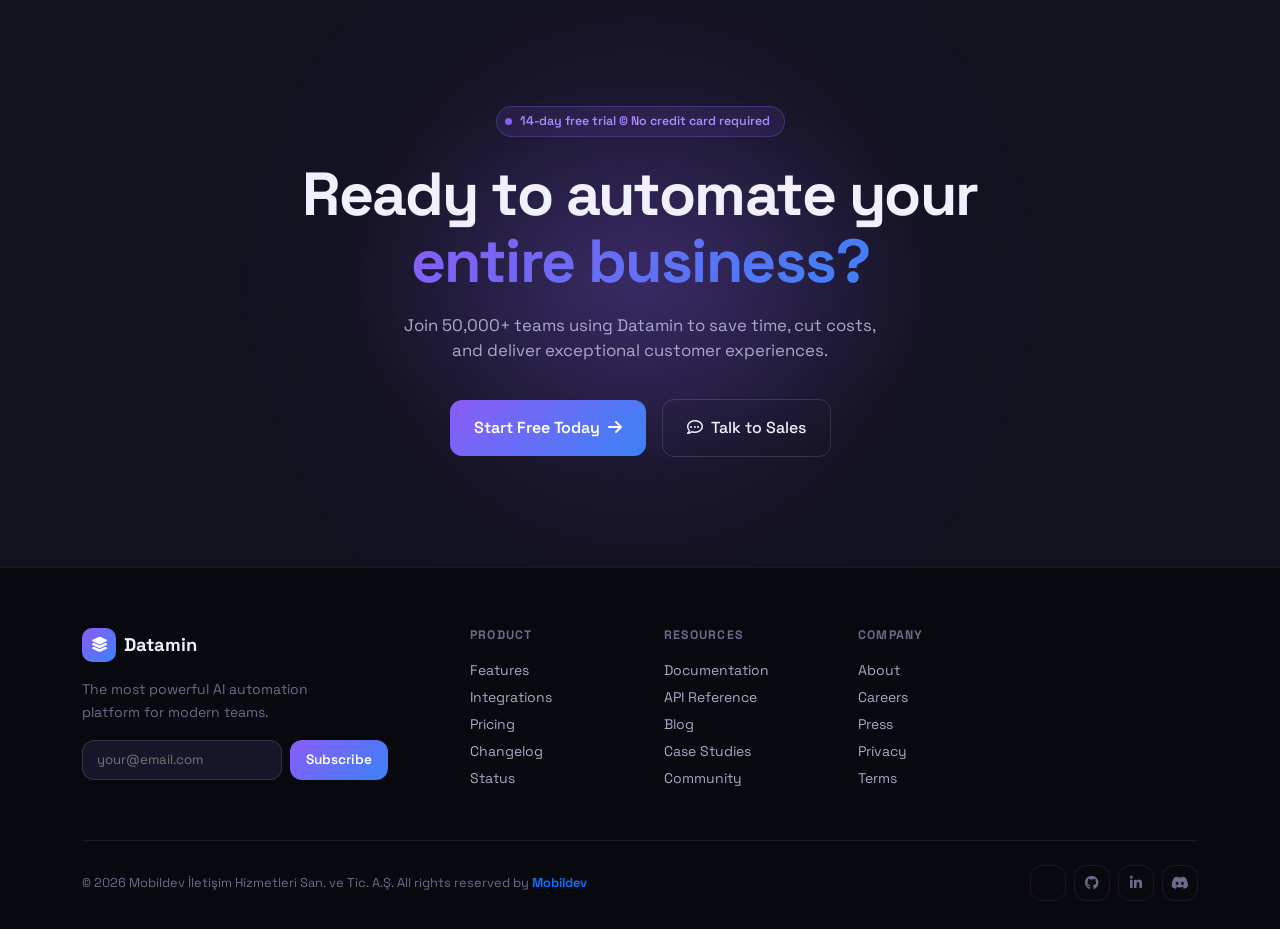
==== commit faec9ce3: "geliştirme3" ====
--- a/index.html
+++ b/index.html
@@ -259,10 +259,10 @@
          <div class="aur aur-b" style="top:50%;right:-200px;transform:translateY(-50%)"></div>
          <div class="container position-relative" style="z-index:1">
             <div class="text-center mb-5 rv">
-               <span class="slbl">The Problem</span>
-               <h2 class="stitle">Your workflow is <span class="gt">broken</span></h2>
-               <p class="ssub mx-auto">Teams waste thousands of hours on repetitive tasks that AI should handle
-                  automatically.</p>
+               <span class="slbl">Çözümler</span>
+               <h2 class="stitle">Her Kurum İçin <span class="gt">Özel Çözüm </span></h2>
+               <p class="ssub mx-auto">İster bir işletme, ister bir eğitim kurumu, ister büyük bir üniversite olun —
+                  Datamin her ölçeğe uyum sağlar.</p>
             </div>
             <div class="row g-4">
                <div class="col-md-4 rv">
@@ -271,9 +271,12 @@
                         style="width:52px;height:52px;border-radius:14px;background:rgba(239,68,68,.12);border:1px solid rgba(239,68,68,.2);display:flex;align-items:center;justify-content:center;margin-bottom:18px">
                         <i class="fa-regular fa-clock fa-lg" style="color:#f87171"></i>
                      </div>
-                     <h3 class="fw-semibold fs-5 mb-2">Manual, Repetitive Work</h3>
-                     <p style="font-size:.875rem;color:var(--tx2)">Your team spends 60% of their time on copy-paste
-                        tasks and repetitive queries © instead of meaningful work that drives business forward.</p>
+                     <h3 class="fw-semibold fs-5 mb-2">Online Akademi</h3>
+                     <p style="font-size:.875rem;color:var(--tx2)">Saniyeler içinde kaydolun ve eğitimlerinizi kolayca
+                        oluşturun. Yapay zeka destekli kurs oluşturma ve sezgisel kurulum sayesinde, tipik bir LMS
+                        kurulumuna göre 2 kat daha hızlı bir şekilde faaliyete geçebilirsiniz; BT desteğine veya
+                        karmaşık satın alma sürecine gerek yok. Böylece çalışanlarınız daha kısa sürede öğrenmeye (ve
+                        performans göstermeye) başlayabilir.</p>
                   </div>
                </div>
                <div class="col-md-4 rv" style="transition-delay:.1s">
@@ -282,7 +285,7 @@
                         style="width:52px;height:52px;border-radius:14px;background:rgba(245,158,11,.12);border:1px solid rgba(245,158,11,.2);display:flex;align-items:center;justify-content:center;margin-bottom:18px">
                         <i class="fa-solid fa-dollar-sign fa-lg" style="color:#fbbf24"></i>
                      </div>
-                     <h3 class="fw-semibold fs-5 mb-2">Exploding Support Costs</h3>
+                     <h3 class="fw-semibold fs-5 mb-2">Özel Kurslar</h3>
                      <p style="font-size:.875rem;color:var(--tx2)">Hiring more agents is expensive and doesn't scale.
                         Customer expectations rise while response times worsen and satisfaction drops.</p>
                   </div>
@@ -293,7 +296,7 @@
                         style="width:52px;height:52px;border-radius:14px;background:rgba(99,102,241,.12);border:1px solid rgba(99,102,241,.2);display:flex;align-items:center;justify-content:center;margin-bottom:18px">
                         <i class="fa-solid fa-plug fa-lg" style="color:#a78bfa"></i>
                      </div>
-                     <h3 class="fw-semibold fs-5 mb-2">Disconnected Tools</h3>
+                     <h3 class="fw-semibold fs-5 mb-2">Dershaneler</h3>
                      <p style="font-size:.875rem;color:var(--tx2)">Your data lives in 20 different apps that don't talk
                         to each other. Building integrations is slow, breaks constantly, and requires expensive devs.
                      </p>
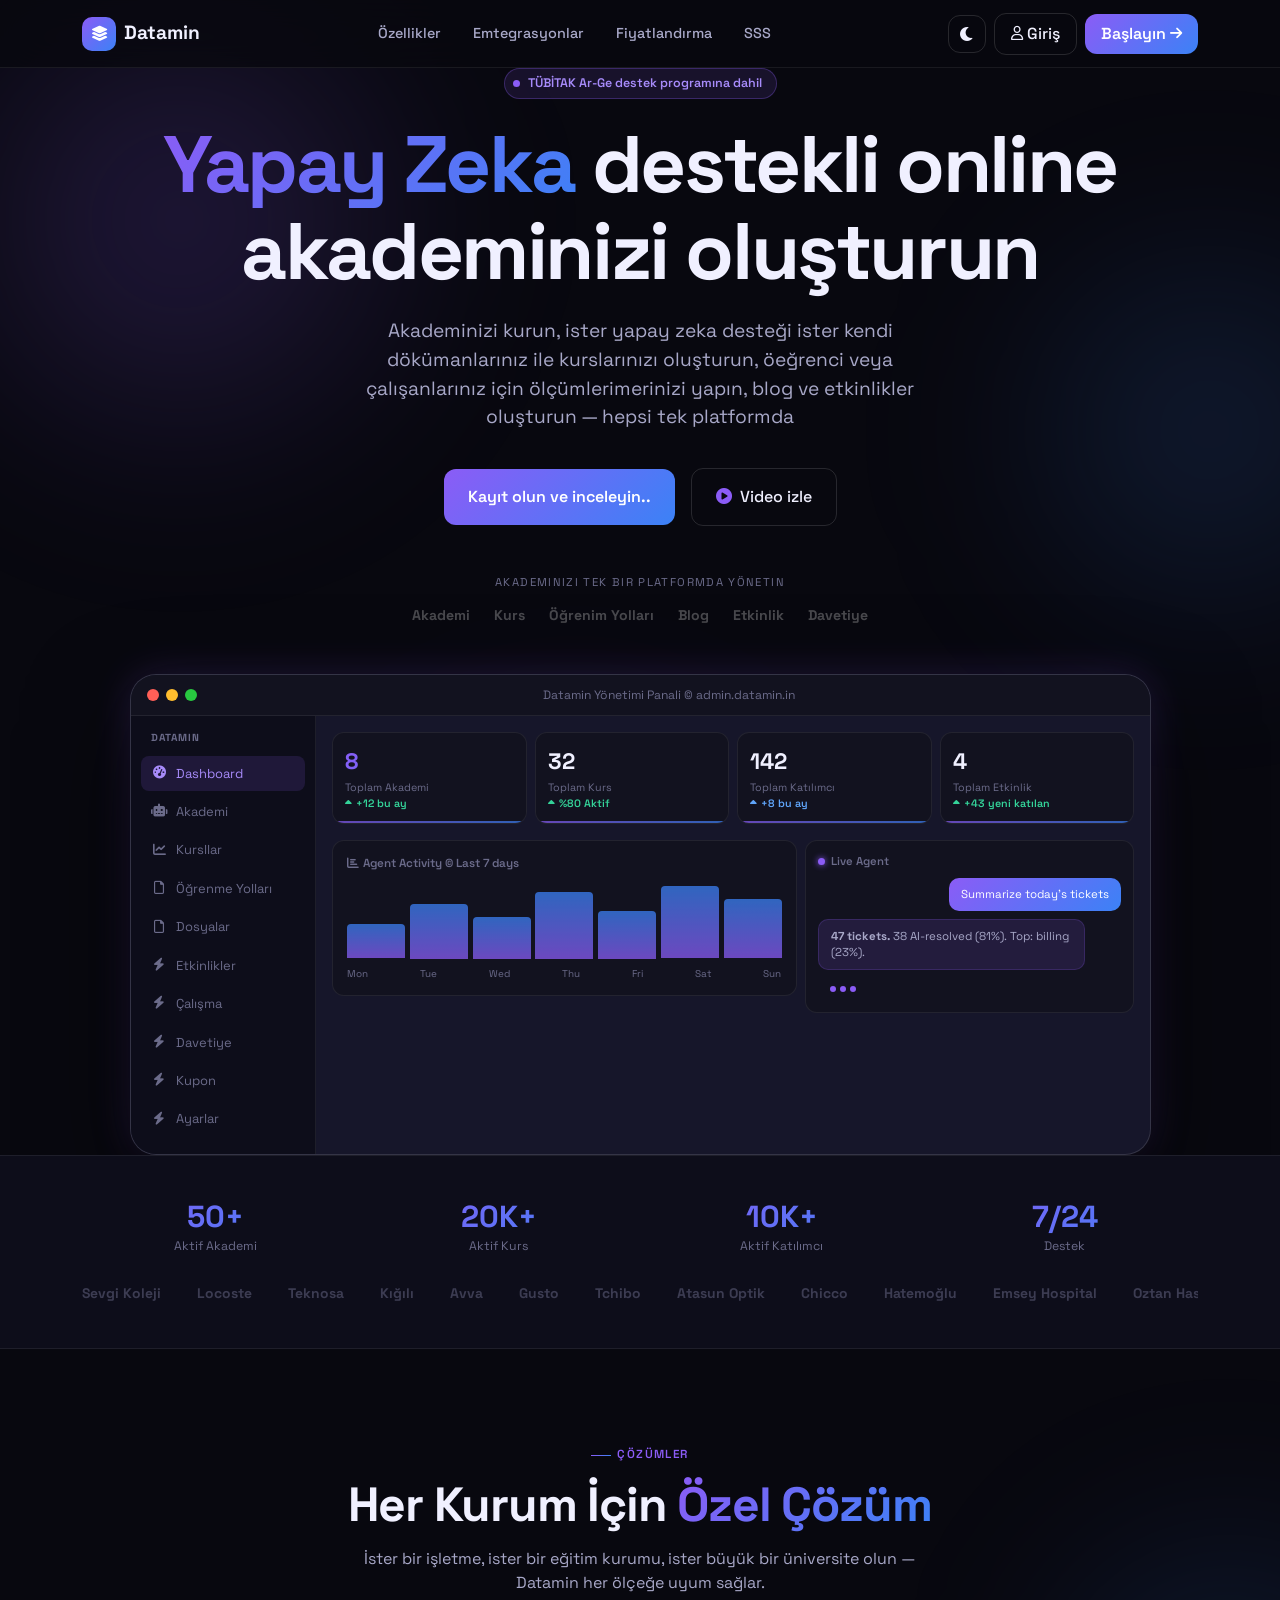
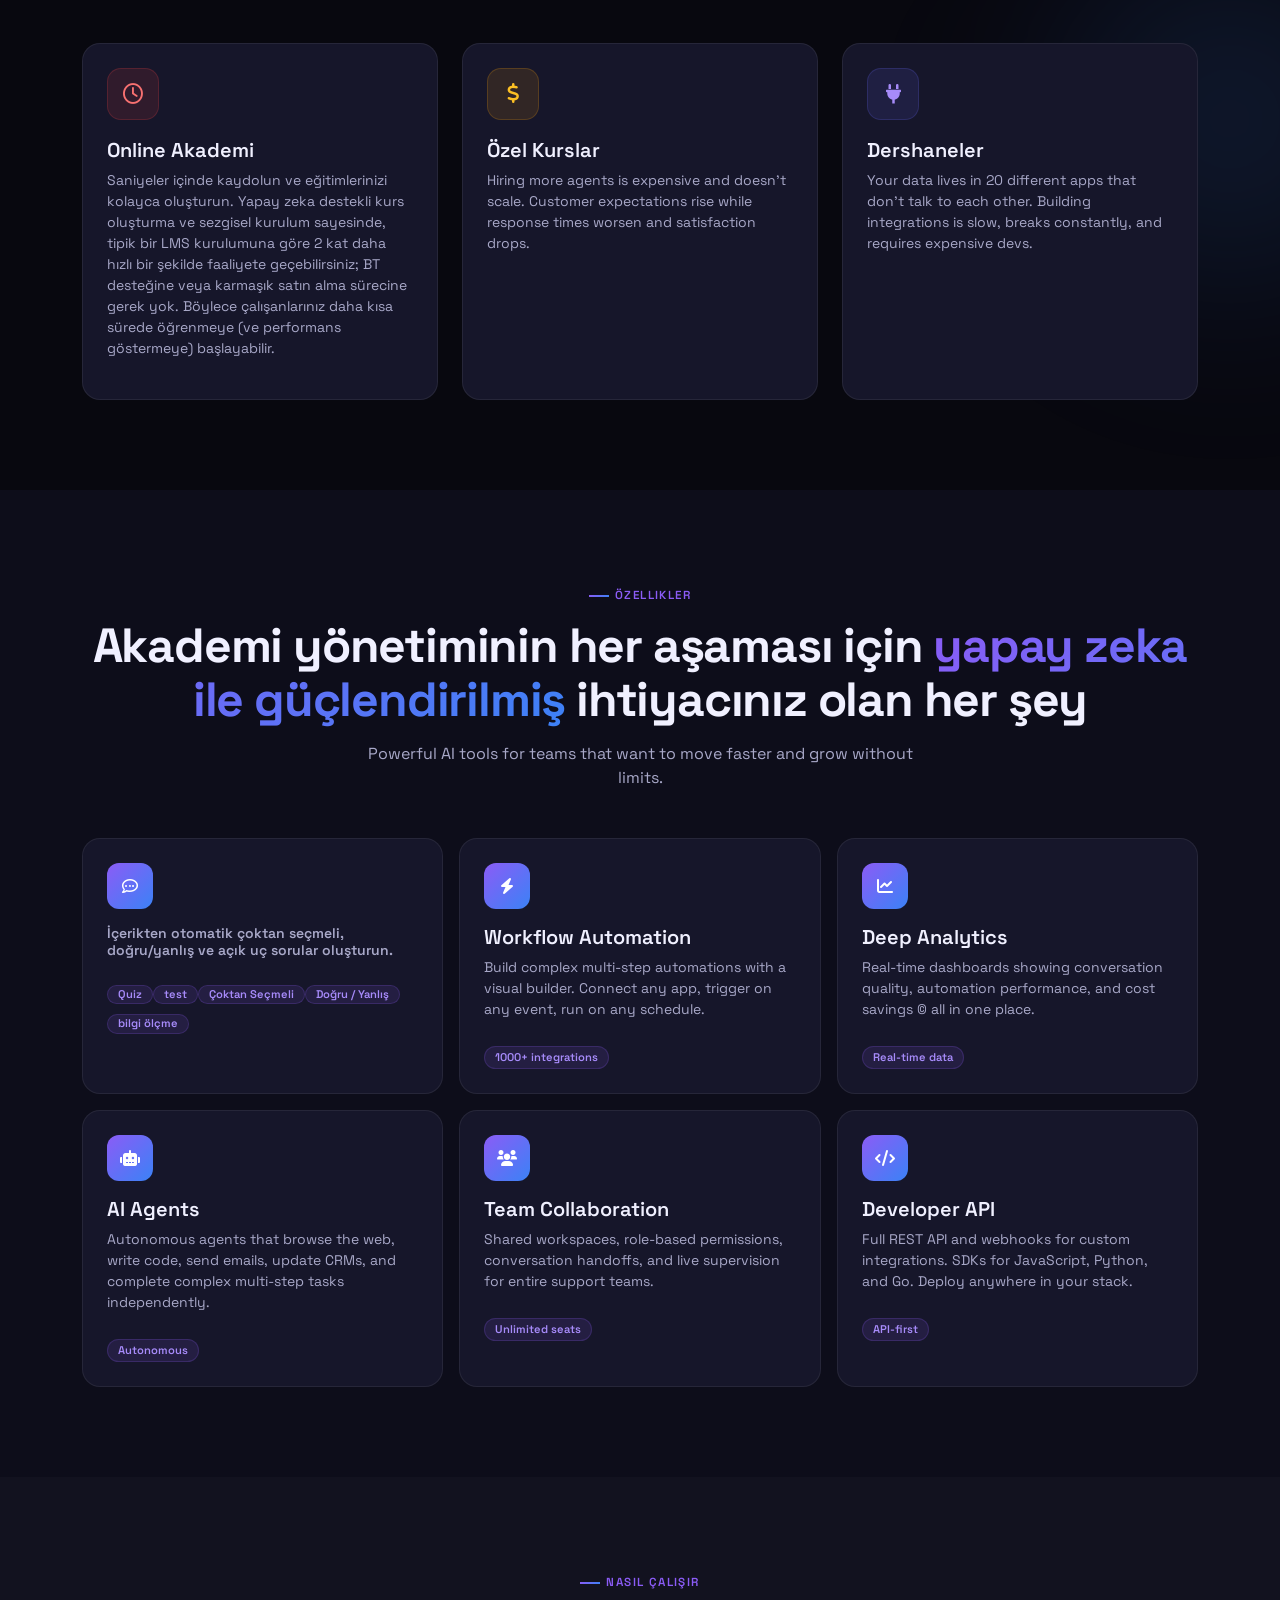
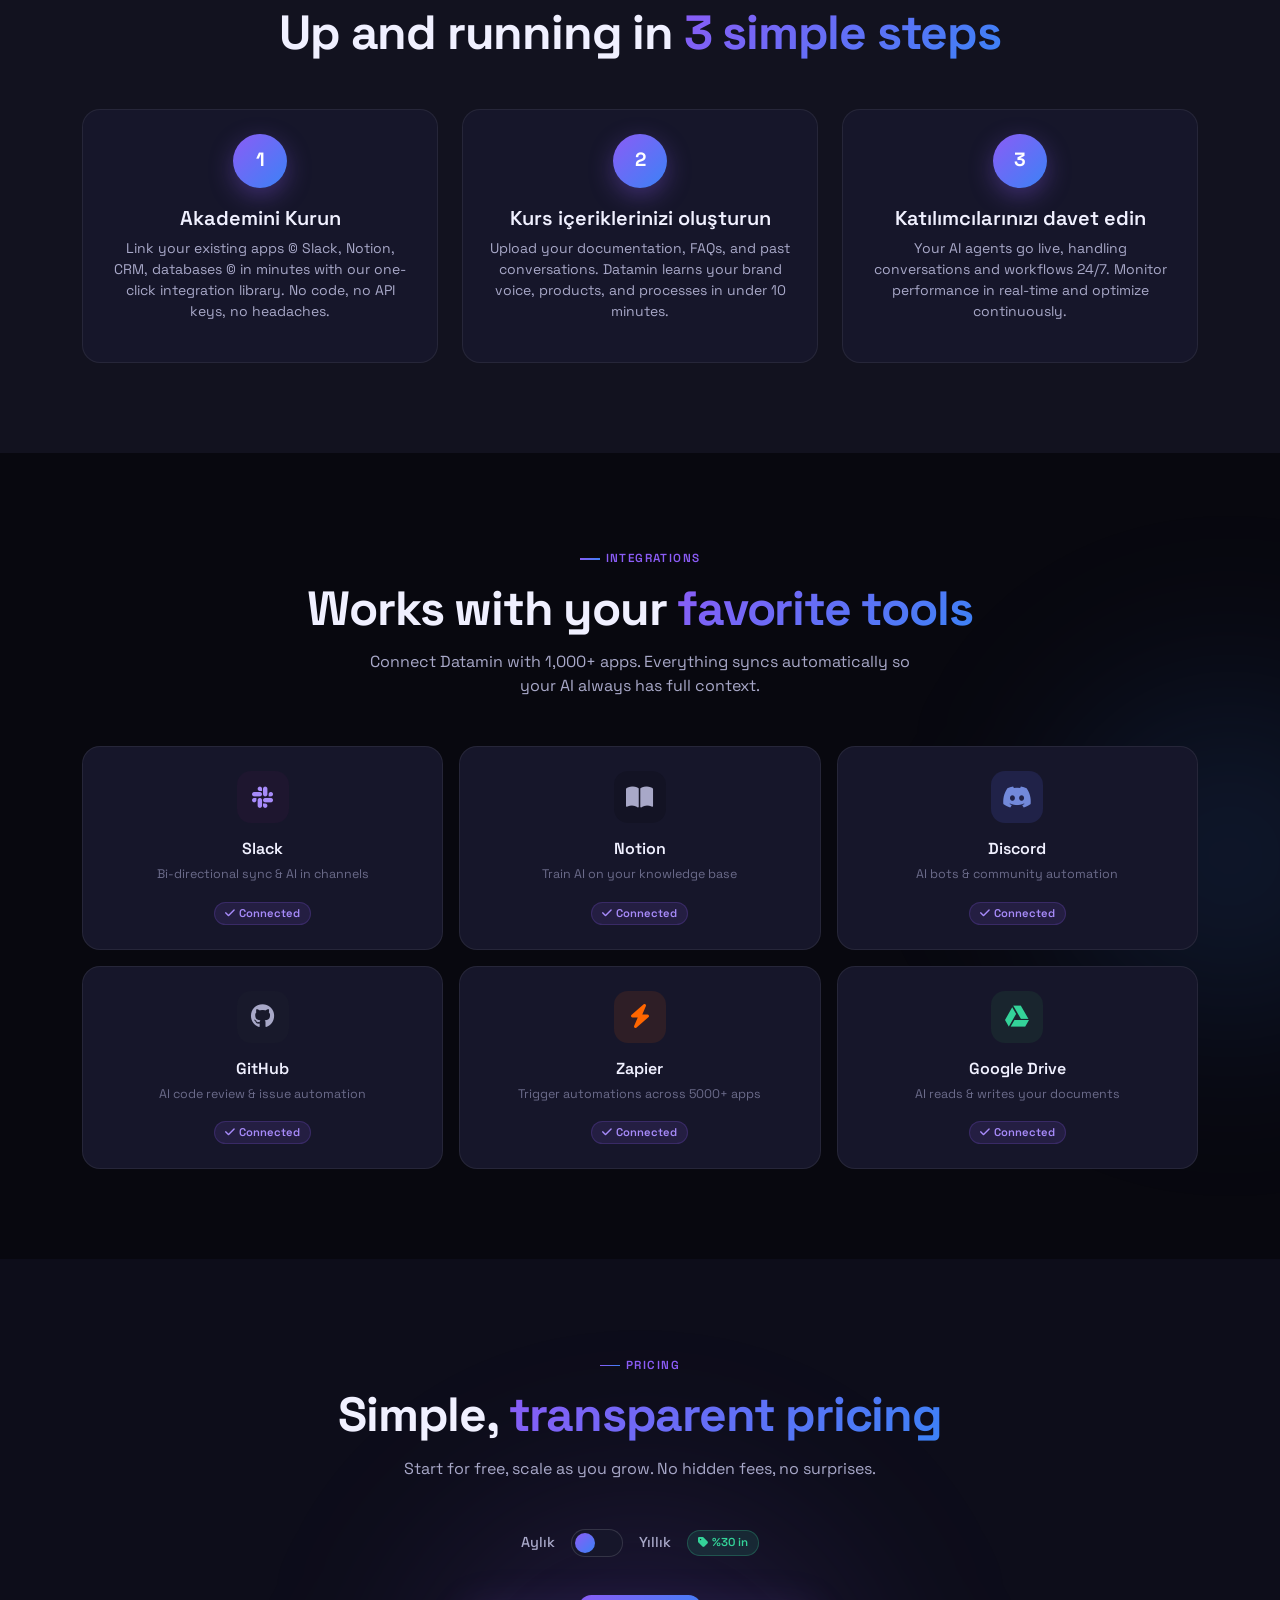
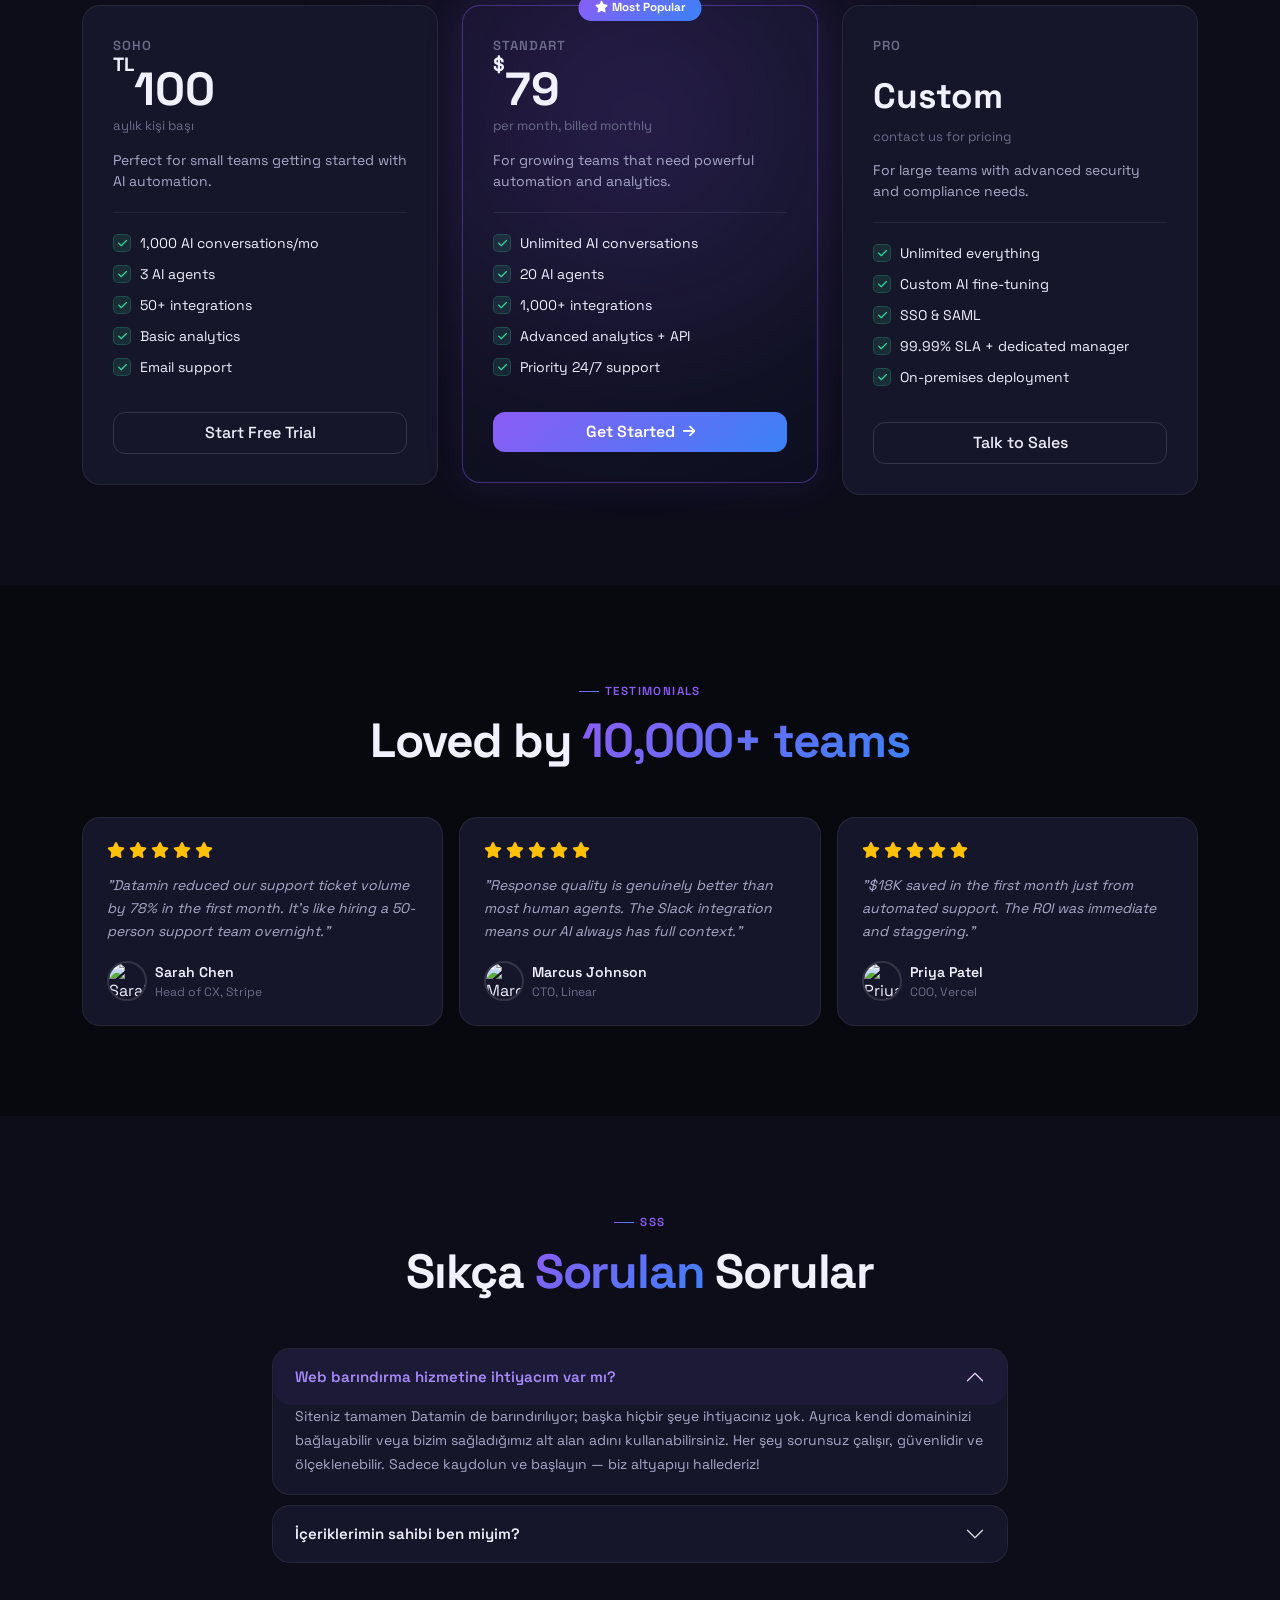
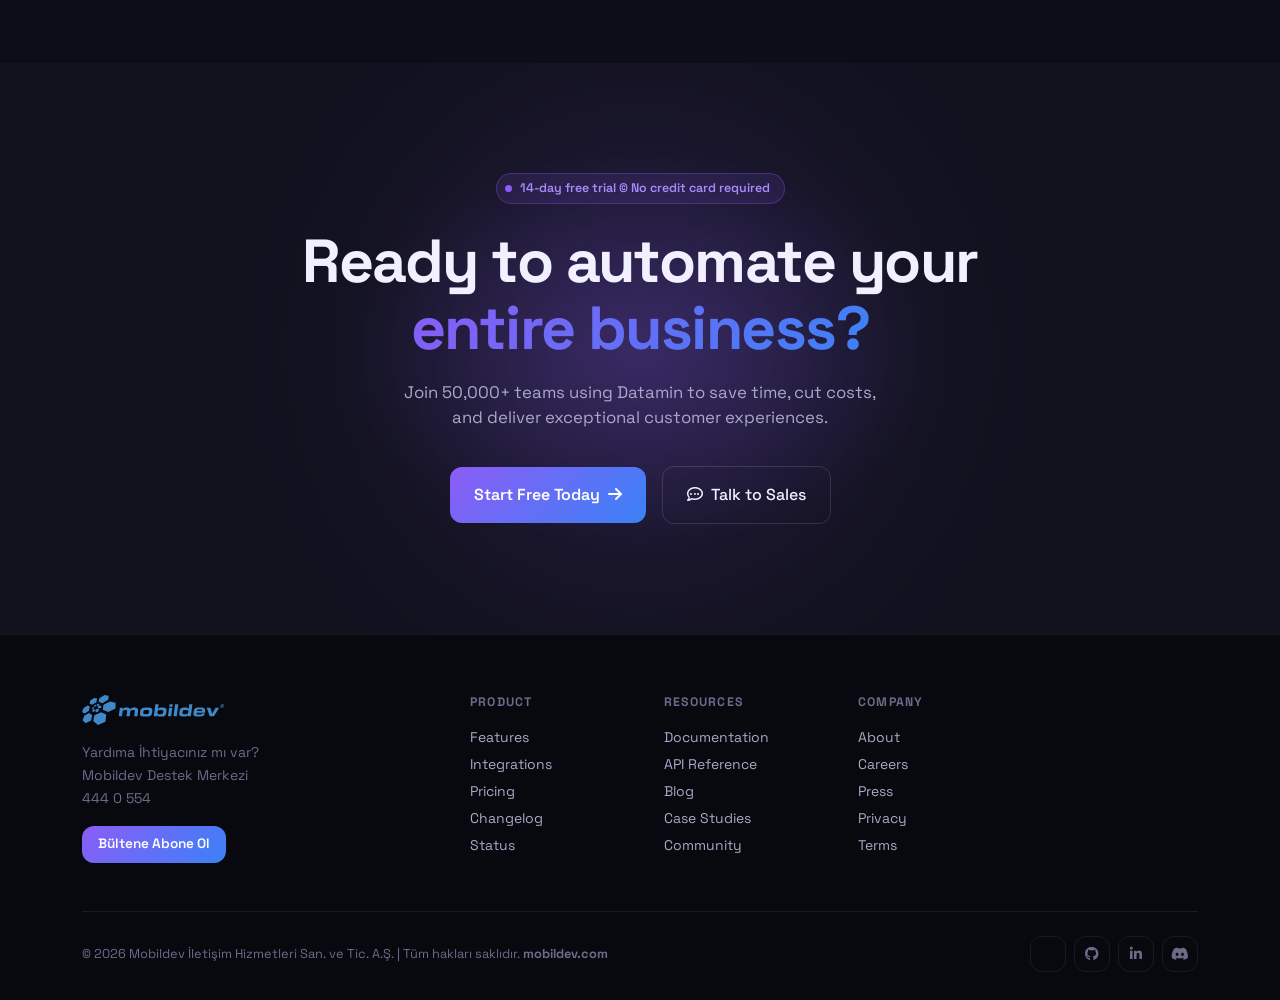
==== commit bfd45446: "guncelle" ====
--- a/index.html
+++ b/index.html
@@ -114,11 +114,11 @@
                <div class="mt-5 afu" style="animation-delay:.4s">
                   <p
                      style="font-size:.71rem;color:var(--tx3);text-transform:uppercase;letter-spacing:.12em;margin-bottom:14px">
-                     Trusted by innovative teams at</p>
+                     Akademinizi tek bir platformda yönetin</p>
                   <div class="d-flex align-items-center justify-content-center gap-4 flex-wrap">
-                     <span class="tlog">Stripe</span><span class="tlog">Notion</span><span
-                        class="tlog">Vercel</span><span class="tlog">Linear</span><span class="tlog">Figma</span><span
-                        class="tlog">Loom</span>
+                     <span class="tlog">Akademi</span><span class="tlog">Kurs</span><span class="tlog">Öğrenim
+                        Yolları</span><span class="tlog">Blog</span><span class="tlog">Etkinlik</span><span
+                        class="tlog">Davetiye</span>
                   </div>
                </div>
             </div>
@@ -127,51 +127,56 @@
                   <div class="dwrap">
                      <div class="dtbar"><span class="dd" style="background:#ff5f57"></span><span class="dd"
                            style="background:#ffbd2e"></span><span class="dd" style="background:#28c840"></span><span
-                           class="ms-auto me-auto" style="font-size:.76rem;color:var(--tx3)">Datamin Dashboard ©
-                           nexus.ai/dashboard</span></div>
+                           class="ms-auto me-auto" style="font-size:.76rem;color:var(--tx3)">Datamin Yönetimi Panali ©
+                           admin.datamin.in</div>
                      <div class="dgrid">
                         <div class="dside">
                            <div
                               style="font-size:.64rem;text-transform:uppercase;letter-spacing:.1em;color:var(--tx3);padding:0 10px 10px;font-weight:700">
-                              Overview</div>
+                              Datamin</div>
                            <button class="dsi on"><i class="fa-solid fa-gauge-high"></i> Dashboard</button>
-                           <button class="dsi"><i class="fa-solid fa-robot"></i> Agents</button>
-                           <button class="dsi"><i class="fa-solid fa-chart-line"></i> Analytics</button>
-                           <button class="dsi"><i class="fa-regular fa-comments"></i> Conversations</button>
-                           <button class="dsi"><i class="fa-solid fa-bolt"></i> Automations</button>
+                           <button class="dsi"><i class="fa-solid fa-robot"></i> Akademi</button>
+                           <button class="dsi"><i class="fa-solid fa-chart-line"></i> Kursllar</button>
+                           <button class="dsi"><i class="fa-regular fa-file"></i> Öğrenme Yolları</button>
+                           <button class="dsi"><i class="fa-regular fa-file"></i> Dosyalar</button>
+                           <button class="dsi"><i class="fa-solid fa-bolt"></i> Etkinlikler</button>
+                           <button class="dsi"><i class="fa-solid fa-bolt"></i> Çalışma</button>
+                           <button class="dsi"><i class="fa-solid fa-bolt"></i> Davetiye</button>
+                           <button class="dsi"><i class="fa-solid fa-bolt"></i> Kupon</button>
+                           <button class="dsi"><i class="fa-solid fa-bolt"></i> Ayarlar</button>
                         </div>
                         <div class="p-3">
                            <div class="row g-2 mb-3">
                               <div class="col-6 col-sm-3">
                                  <div class="stpill">
-                                    <div style="font-size:1.4rem;font-weight:700" class="gt">24.8K</div>
-                                    <div style="font-size:.67rem;color:var(--tx3)">AI Conversations</div>
+                                    <div style="font-size:1.4rem;font-weight:700" class="gt">8</div>
+                                    <div style="font-size:.67rem;color:var(--tx3)">Toplam Akademi</div>
                                     <div style="font-size:.67rem;color:#34d399;font-weight:600"><i
-                                          class="fa-solid fa-caret-up me-1"></i>18.4%</div>
+                                          class="fa-solid fa-caret-up me-1"></i>+12 bu ay</div>
                                  </div>
                               </div>
                               <div class="col-6 col-sm-3">
                                  <div class="stpill">
-                                    <div style="font-size:1.4rem;font-weight:700">98.2%</div>
-                                    <div style="font-size:.67rem;color:var(--tx3)">Resolution Rate</div>
+                                    <div style="font-size:1.4rem;font-weight:700">32</div>
+                                    <div style="font-size:.67rem;color:var(--tx3)">Toplam Kurs</div>
                                     <div style="font-size:.67rem;color:#34d399;font-weight:600"><i
-                                          class="fa-solid fa-caret-up me-1"></i>3.1%</div>
+                                          class="fa-solid fa-caret-up me-1"></i>%80 Aktif</div>
                                  </div>
                               </div>
                               <div class="col-6 col-sm-3">
                                  <div class="stpill">
-                                    <div style="font-size:1.4rem;font-weight:700">1.4s</div>
-                                    <div style="font-size:.67rem;color:var(--tx3)">Avg Response</div>
+                                    <div style="font-size:1.4rem;font-weight:700">142</div>
+                                    <div style="font-size:.67rem;color:var(--tx3)">Toplam Katılımcı</div>
                                     <div style="font-size:.67rem;color:#60a5fa;font-weight:600"><i
-                                          class="fa-solid fa-caret-down me-1"></i>0.3s</div>
+                                          class="fa-solid fa-caret-up me-1"></i>+8 bu ay</div>
                                  </div>
                               </div>
                               <div class="col-6 col-sm-3">
                                  <div class="stpill">
-                                    <div style="font-size:1.4rem;font-weight:700">$18.2K</div>
-                                    <div style="font-size:.67rem;color:var(--tx3)">Cost Saved</div>
+                                    <div style="font-size:1.4rem;font-weight:700">4</div>
+                                    <div style="font-size:.67rem;color:var(--tx3)">Toplam Etkinlik</div>
                                     <div style="font-size:.67rem;color:#34d399;font-weight:600"><i
-                                          class="fa-solid fa-caret-up me-1"></i>31%</div>
+                                          class="fa-solid fa-caret-up me-1"></i>+43 yeni katılan</div>
                                  </div>
                               </div>
                            </div>
@@ -226,32 +231,31 @@
          <div class="container">
             <div class="row g-3 align-items-center text-center">
                <div class="col-6 col-sm-3">
-                  <div class="pnum">4.9/5</div>
-                  <div class="plbl"><i class="fa-solid fa-star text-warning me-1"></i>Avg Rating</div>
+                  <div class="pnum">50+</div>
+                  <div class="plbl">Aktif Akademi</div>
                </div>
                <div class="col-6 col-sm-3">
-                  <div class="pnum">50K+</div>
-                  <div class="plbl">Active Users</div>
+                  <div class="pnum">20K+</div>
+                  <div class="plbl">Aktif Kurs</div>
                </div>
                <div class="col-6 col-sm-3">
-                  <div class="pnum">200M+</div>
-                  <div class="plbl">Automations Run</div>
+                  <div class="pnum">10K+</div>
+                  <div class="plbl">Aktif Katılımcı</div>
                </div>
                <div class="col-6 col-sm-3">
-                  <div class="pnum">99.9%</div>
-                  <div class="plbl">Uptime SLA</div>
+                  <div class="pnum">7/24</div>
+                  <div class="plbl">Destek</div>
                </div>
             </div>
             <div class="lscroll">
-               <div class="ltrack"><span class="lbr">Stripe</span><span class="lbr">Notion</span><span
-                     class="lbr">Vercel</span><span class="lbr">Linear</span><span class="lbr">Figma</span><span
-                     class="lbr">Shopify</span><span class="lbr">Intercom</span><span class="lbr">HubSpot</span><span
-                     class="lbr">Loom</span><span class="lbr">Stripe</span><span class="lbr">Notion</span><span
-                     class="lbr">Vercel</span><span class="lbr">Linear</span><span class="lbr">Figma</span><span
-                     class="lbr">Shopify</span><span class="lbr">Intercom</span><span class="lbr">HubSpot</span><span
-                     class="lbr">Loom</span></div>
-            </div>
-         </div>
+               <div class="ltrack"><span class="lbr">Sevgi Koleji</span><span class="lbr">Locoste</span><span
+                     class="lbr">Teknosa</span><span class="lbr">Kığılı</span><span class="lbr">Avva</span><span
+                     class="lbr">Gusto</span><span class="lbr">Tchibo</span><span class="lbr">Atasun Optik</span><span
+                     class="lbr">Chicco</span><span class="lbr">Hatemoğlu</span><span class="lbr">Emsey
+                     Hospital</span><span class="lbr">Oztan Hastanesi</span><span class="lbr">Allezz</span><span
+                     class="lbr">Bilgi Hastanesi</span><span </div>
+               </div>
+            </div>
       </section>
 
       <!-- PROBLEM -->
@@ -311,17 +315,20 @@
          <div class="container">
             <div class="text-center mb-5 rv">
                <span class="slbl">Özellikler</span>
-               <h2 class="stitle">Everything you need to <span class="gt">automate at scale</span></h2>
+               <h2 class="stitle">Akademi yönetiminin her aşaması için <span class="gt">yapay zeka ile güçlendirilmiş
+                  </span> ihtiyacınız olan her şey</h2>
                <p class="ssub mx-auto">Powerful AI tools for teams that want to move faster and grow without limits.</p>
             </div>
             <div class="row g-3">
                <div class="col-md-4 rv">
                   <div class="gc p-4 h-100">
                      <div class="ftico"><i class="fa-regular fa-comment-dots"></i></div>
-                     <h3 class="fs-5 fw-semibold mb-2">AI Chat &amp; Support</h3>
-                     <p style="font-size:.875rem;color:var(--tx2)">Deploy a context-aware chatbot that resolves 80% of
-                        tickets instantly. Trained on your docs, policies, and past conversations.</p>
-                     <span class="ftag">GPT-4o powered</span>
+                     <h3 class="fs-5 fw-semibold mb-2" Quiz Oluştur</h3>
+                        <p style="font-size:.875rem;color:var(--tx2)">İçerikten otomatik çoktan seçmeli, doğru/yanlış ve
+                           açık uç sorular oluşturun.</p>
+                        <span class="ftag">Quiz</span><span class="ftag">test</span><span class="ftag">Çoktan
+                           Seçmeli</span><span class="ftag">Doğru /
+                           Yanlış</span><span class="ftag">bilgi ölçme</span>
                   </div>
                </div>
                <div class="col-md-4 rv" style="transition-delay:.05s">
@@ -377,14 +384,14 @@
       <section id="how" class="sp" style="background:var(--bg3)">
          <div class="container">
             <div class="text-center mb-5 rv">
-               <span class="slbl">How It Works</span>
+               <span class="slbl">Nasıl Çalışır</span>
                <h2 class="stitle">Up and running in <span class="gt">3 simple steps</span></h2>
             </div>
             <div class="row g-4">
                <div class="col-md-4 rv">
                   <div class="gc p-4 h-100 text-center">
                      <div class="hnum">1</div>
-                     <h3 class="fs-5 fw-semibold mb-2">Connect Your Tools</h3>
+                     <h3 class="fs-5 fw-semibold mb-2">Akademini Kurun</h3>
                      <p style="font-size:.875rem;color:var(--tx2)">Link your existing apps © Slack, Notion, CRM,
                         databases © in minutes with our one-click integration library. No code, no API keys, no
                         headaches.</p>
@@ -393,7 +400,7 @@
                <div class="col-md-4 rv" style="transition-delay:.1s">
                   <div class="gc p-4 h-100 text-center">
                      <div class="hnum">2</div>
-                     <h3 class="fs-5 fw-semibold mb-2">Train Your AI</h3>
+                     <h3 class="fs-5 fw-semibold mb-2">Kurs içeriklerinizi oluşturun</h3>
                      <p style="font-size:.875rem;color:var(--tx2)">Upload your documentation, FAQs, and past
                         conversations. Datamin learns your brand voice, products, and processes in under 10 minutes.</p>
                   </div>
@@ -401,7 +408,7 @@
                <div class="col-md-4 rv" style="transition-delay:.2s">
                   <div class="gc p-4 h-100 text-center">
                      <div class="hnum">3</div>
-                     <h3 class="fs-5 fw-semibold mb-2">Automate &amp; Scale</h3>
+                     <h3 class="fs-5 fw-semibold mb-2">Katılımcılarınızı davet edin</h3>
                      <p style="font-size:.875rem;color:var(--tx2)">Your AI agents go live, handling conversations and
                         workflows 24/7. Monitor performance in real-time and optimize continuously.</p>
                   </div>
@@ -507,26 +514,26 @@
                <p class="ssub mx-auto">Start for free, scale as you grow. No hidden fees, no surprises.</p>
             </div>
             <div class="d-flex align-items-center justify-content-center gap-3 mb-5 rv">
-               <span style="font-size:.9rem;color:var(--tx2);font-weight:500">Monthly</span>
+               <span style="font-size:.9rem;color:var(--tx2);font-weight:500">Aylık</span>
                <div style="position:relative;width:52px;height:28px"><input type="checkbox" id="ptog"
                      style="position:absolute;opacity:0;width:0;height:0"><label for="ptog" id="ptogLabel"
                      style="position:absolute;inset:0;background:var(--sf);border:1px solid var(--bd2);border-radius:100px;cursor:pointer;transition:.3s"><span
                         id="ptogThumb"
                         style="position:absolute;width:20px;height:20px;left:3px;top:3px;background:var(--grad);border-radius:50%;transition:.3s;display:block"></span></label>
                </div>
-               <span style="font-size:.9rem;color:var(--tx2);font-weight:500">Yearly</span>
+               <span style="font-size:.9rem;color:var(--tx2);font-weight:500">Yıllık</span>
                <span
                   style="background:rgba(52,211,153,.12);border:1px solid rgba(52,211,153,.25);color:#34d399;font-size:.72rem;font-weight:600;padding:3px 10px;border-radius:100px"><i
-                     class="fa-solid fa-tag me-1"></i>Save 30%</span>
+                     class="fa-solid fa-tag me-1"></i>%30 in</span>
             </div>
             <div class="row g-4 align-items-start rv">
                <div class="col-md-4">
                   <div class="pcard h-100">
                      <div
                         style="font-size:.82rem;font-weight:600;color:var(--tx3);text-transform:uppercase;letter-spacing:.08em;margin-bottom:10px">
-                        Starter</div>
-                     <div class="pamt mb-1"><sup>$</sup><span class="pv" data-m="29" data-y="19">29</span></div>
-                     <div style="font-size:.82rem;color:var(--tx3)" class="pper">per month, billed monthly</div>
+                        SOHO</div>
+                     <div class="pamt mb-1"><sup>TL</sup><span class="pv" data-m="29" data-y="19">100</span></div>
+                     <div style="font-size:.82rem;color:var(--tx3)" class="pper">aylık kişi başı</div>
                      <p
                         style="font-size:.875rem;color:var(--tx2);margin:14px 0 20px;padding-bottom:20px;border-bottom:1px solid var(--bd)">
                         Perfect for small teams getting started with AI automation.</p>
@@ -545,7 +552,7 @@
                      <span class="pbadge"><i class="fa-solid fa-star me-1"></i>Most Popular</span>
                      <div
                         style="font-size:.82rem;font-weight:600;color:var(--tx3);text-transform:uppercase;letter-spacing:.08em;margin-bottom:10px">
-                        Pro</div>
+                        Standart</div>
                      <div class="pamt mb-1"><sup>$</sup><span class="pv" data-m="79" data-y="55">79</span></div>
                      <div style="font-size:.82rem;color:var(--tx3)" class="pper">per month, billed monthly</div>
                      <p
@@ -569,7 +576,7 @@
                   <div class="pcard h-100">
                      <div
                         style="font-size:.82rem;font-weight:600;color:var(--tx3);text-transform:uppercase;letter-spacing:.08em;margin-bottom:10px">
-                        Enterprise</div>
+                        Pro</div>
                      <div style="font-size:2.2rem;font-weight:700;margin-bottom:4px;padding-top:4px">Custom</div>
                      <div style="font-size:.82rem;color:var(--tx3)">contact us for pricing</div>
                      <p
@@ -667,50 +674,36 @@
       <section id="faq" class="sp" style="background:var(--bg2)">
          <div class="container">
             <div class="text-center mb-5 rv">
-               <span class="slbl">FAQ</span>
-               <h2 class="stitle">Common <span class="gt">questions</span></h2>
+               <span class="slbl">SSS</span>
+               <h2 class="stitle">Sıkça <span class="gt">Sorulan</span> Sorular</h2>
             </div>
             <div class="row justify-content-center rv">
                <div class="col-lg-8">
                   <div class="accordion acco" id="faqAcc">
                      <div class="accordion-item">
                         <h2 class="accordion-header"><button class="accordion-button" type="button"
-                              data-bs-toggle="collapse" data-bs-target="#f1">How long does it take to set up
-                              Datamin?</button></h2>
+                              data-bs-toggle="collapse" data-bs-target="#f1">Web barındırma hizmetine ihtiyacım var
+                              mı?</button></h2>
                         <div id="f1" class="accordion-collapse collapse show" data-bs-parent="#faqAcc">
-                           <div class="accordion-body">Most teams are fully live within 24 hours. Connect your tools,
-                              upload your documentation, and your AI agents are ready. No engineering work required.
+                           <div class="accordion-body">Siteniz tamamen Datamin de barındırılıyor; başka hiçbir şeye
+                              ihtiyacınız yok. Ayrıca kendi domaininizi bağlayabilir veya bizim sağladığımız alt alan
+                              adını kullanabilirsiniz. Her şey sorunsuz çalışır, güvenlidir ve ölçeklenebilir. Sadece
+                              kaydolun ve başlayın — biz altyapıyı hallederiz!
                            </div>
                         </div>
                      </div>
                      <div class="accordion-item">
                         <h2 class="accordion-header"><button class="accordion-button collapsed" type="button"
-                              data-bs-toggle="collapse" data-bs-target="#f2">What AI models does Datamin use?</button>
+                              data-bs-toggle="collapse" data-bs-target="#f2">İçeriklerimin sahibi ben miyim?</button>
                         </h2>
                         <div id="f2" class="accordion-collapse collapse" data-bs-parent="#faqAcc">
-                           <div class="accordion-body">We support GPT-4o, Claude 3.5 Sonnet, Gemini Pro, and Llama 3.
-                              You choose the model per agent based on cost and performance requirements.</div>
-                        </div>
-                     </div>
-                     <div class="accordion-item">
-                        <h2 class="accordion-header"><button class="accordion-button collapsed" type="button"
-                              data-bs-toggle="collapse" data-bs-target="#f3">Is my data secure and private?</button>
-                        </h2>
-                        <div id="f3" class="accordion-collapse collapse" data-bs-parent="#faqAcc">
-                           <div class="accordion-body">Absolutely. All data is encrypted at rest and in transit. We are
-                              SOC 2 Type II certified and GDPR compliant. Your data is never used to train AI models.
-                           </div>
-                        </div>
-                     </div>
-                     <div class="accordion-item">
-                        <h2 class="accordion-header"><button class="accordion-button collapsed" type="button"
-                              data-bs-toggle="collapse" data-bs-target="#f4">Do you offer a free trial?</button></h2>
-                        <div id="f4" class="accordion-collapse collapse" data-bs-parent="#faqAcc">
-                           <div class="accordion-body">Yes © 14 days free on any plan, no credit card required. You get
-                              access to all features. If you're not satisfied, we'll give you a full refund, no
-                              questions asked.</div>
-                        </div>
-                     </div>
+                           <div class="accordion-body">Kesinlikle! Öğrenci,çalışan,katılımcı gibi verilerinizin ve
+                              içeriğinizin sahibi
+                              her zaman sizsiniz. Katılımcılarınıza asla pazarlama yapmayacağız ve verilerinizi
+                              istediğiniz zaman dışa aktarabilirsiniz.</div>
+                        </div>
+                     </div>
+
                   </div>
                </div>
             </div>
@@ -747,16 +740,24 @@
          <div class="container">
             <div class="row g-5 mb-5">
                <div class="col-lg-4">
-                  <a class="d-flex align-items-center gap-2 mb-3" href="#"
+                  <!--  <a class="d-flex align-items-center gap-2 mb-3" href="#"
                      style="font-size:1.15rem;font-weight:700;color:var(--tx)">
                      <div class="logo-i"><i class="fa-solid fa-layer-group"></i></div>
                      Datamin
+                  </a> -->
+                  <a class="d-flex align-items-center gap-2 mb-3" href="https://www.mobildev.com" target="_blank">
+                     <img src="img/mobildev-logo.svg" alt="Mobildev Logo" style="height:30px">
                   </a>
-                  <p style="font-size:.875rem;color:var(--tx3);line-height:1.65;max-width:280px">The most powerful AI
-                     automation platform for modern teams.</p>
-                  <div class="d-flex gap-2 mt-3"><input class="nli" type="email" placeholder="your@email.com"
-                        style="max-width:200px"><button class="bgrd btn px-3 py-2"
-                        style="font-size:.85rem;white-space:nowrap">Subscribe</button></div>
+                  <p style="font-size:.875rem;color:var(--tx3);line-height:1.65;max-width:280px">Yardıma İhtiyacınız mı
+                     var? <br> Mobildev Destek Merkezi
+                     <br> 444 0 554
+                  </p>
+                  <div class="d-flex gap-2 mt-3">
+                     <!-- <input class="nli" type="email" placeholder="your@email.com" style="max-width:200px"> -->
+                     <button class="bgrd btn px-3 py-2" style="font-size:.85rem;white-space:nowrap"
+                        onclick="window.open('https://www.mobildev.com/cometomobildev.asp', '_blank');">Bültene Abone
+                        Ol</button>
+                  </div>
                </div>
                <div class="col-6 col-md-2 fcol">
                   <h5>Product</h5>
@@ -777,14 +778,18 @@
             <div class="d-flex align-items-center justify-content-between flex-wrap gap-3 pt-4"
                style="border-top:1px solid var(--bd)">
                <p style="font-size:.8rem;color:var(--tx3);margin:0">© 2026 Mobildev İletişim Hizmetleri San. ve Tic.
-                  A.Ş. All rights reserved by <a target="_blank" class="text-primary fw-bold"
-                     href="https://www.mobildev.com/">Mobildev</a> </p>
+                  A.Ş. | Tüm hakları saklıdır. <a target="_blank" class="text-default fw-bold"
+                     href="https://www.mobildev.com/">mobildev.com</a> </p>
                <div class="d-flex gap-2"><a href="#" class="sico"><i class="fa-brands fa-x-twitter"></i></a><a href="#"
                      class="sico"><i class="fa-brands fa-github"></i></a><a href="#" class="sico"><i
                         class="fa-brands fa-linkedin-in"></i></a><a href="#" class="sico"><i
                         class="fa-brands fa-discord"></i></a></div>
             </div>
          </div>
+
+         <button id="backToTop" class="boc btn px-4 py-3 d-none"
+            style="position:fixed;bottom:30px;right:30px;z-index:1050;"><i class="fa-solid fa-arrow-up"></i></button>
+
       </footer>
 
    </div>
--- a/css/style.css
+++ b/css/style.css
@@ -1,3 +1,9 @@
+html,
+body {
+  max-width: 100%;
+  overflow-x: hidden;
+}
+
 :root {
   --bg: #08080f;
   --bg2: #0d0d1a;
@@ -14,6 +20,7 @@
   --nav: 68px;
   --dsb: 240px;
 }
+
 .lm {
   --bg: #fafafe;
   --bg2: #f0f0ff;
@@ -25,14 +32,17 @@
   --tx2: #3d3d5c;
   --tx3: #7878a0;
 }
+
 *,
 *::before,
 *::after {
   box-sizing: border-box;
 }
+
 html {
   scroll-behavior: smooth;
 }
+
 body {
   font-family: "Space Grotesk", sans-serif;
   background: var(--bg);
@@ -40,16 +50,19 @@
   overflow-x: hidden;
   transition: background 0.3s, color 0.3s;
 }
+
 a {
   text-decoration: none;
   color: inherit;
 }
+
 .gt {
   background: var(--grad);
   -webkit-background-clip: text;
   -webkit-text-fill-color: transparent;
   background-clip: text;
 }
+
 .slbl {
   display: inline-flex;
   align-items: center;
@@ -61,12 +74,14 @@
   color: var(--pur);
   margin-bottom: 14px;
 }
+
 .slbl::before {
   content: "";
   width: 20px;
   height: 1.5px;
   background: var(--grad);
 }
+
 .stitle {
   font-size: clamp(1.85rem, 4vw, 3rem);
   font-weight: 700;
@@ -74,11 +89,13 @@
   letter-spacing: -0.025em;
   margin-bottom: 14px;
 }
+
 .ssub {
   font-size: 1rem;
   color: var(--tx2);
   max-width: 560px;
 }
+
 .aur {
   position: absolute;
   border-radius: 50%;
@@ -86,35 +103,36 @@
   pointer-events: none;
   z-index: 0;
 }
+
 .aur-a {
   width: 600px;
   height: 600px;
-  background: radial-gradient(
-    circle,
-    rgba(139, 92, 246, 0.22),
-    transparent 70%
-  );
-}
+  background: radial-gradient(circle,
+      rgba(139, 92, 246, 0.22),
+      transparent 70%);
+}
+
 .aur-b {
   width: 500px;
   height: 500px;
-  background: radial-gradient(
-    circle,
-    rgba(59, 130, 246, 0.18),
-    transparent 70%
-  );
-}
+  background: radial-gradient(circle,
+      rgba(59, 130, 246, 0.18),
+      transparent 70%);
+}
+
 .gc {
   background: var(--sf);
   border: 1px solid var(--bd);
   border-radius: 18px;
   transition: 0.3s;
 }
+
 .gc:hover {
   border-color: rgba(139, 92, 246, 0.3);
   transform: translateY(-3px);
   box-shadow: 0 16px 50px rgba(0, 0, 0, 0.25);
 }
+
 .bgrd {
   background: var(--grad);
   border: none;
@@ -125,11 +143,13 @@
   transition: 0.25s;
   cursor: pointer;
 }
+
 .bgrd:hover {
   transform: translateY(-1px);
   box-shadow: 0 8px 24px rgba(139, 92, 246, 0.4);
   color: #fff;
 }
+
 .boc {
   background: transparent;
   border: 1px solid var(--bd2);
@@ -140,23 +160,28 @@
   transition: 0.25s;
   cursor: pointer;
 }
+
 .boc:hover {
   border-color: var(--pur);
   background: rgba(139, 92, 246, 0.08);
   color: var(--tx);
 }
+
 .rv {
   opacity: 0;
   transform: translateY(26px);
   transition: opacity 0.65s, transform 0.65s;
 }
+
 .rv.in {
   opacity: 1;
   transform: none;
 }
+
 .sp {
   padding: 90px 0;
 }
+
 /* NAVBAR */
 #nbar {
   position: fixed;
@@ -172,16 +197,20 @@
   align-items: center;
   transition: background 0.3s, box-shadow 0.3s;
 }
+
 .lm #nbar {
   background: rgba(250, 250, 254, 0.88);
 }
+
 #nbar.scr {
   background: rgba(8, 8, 15, 0.96);
   box-shadow: 0 4px 28px rgba(0, 0, 0, 0.4);
 }
+
 .lm #nbar.scr {
   background: rgba(250, 250, 254, 0.97);
 }
+
 .logo-i {
   width: 34px;
   height: 34px;
@@ -194,6 +223,7 @@
   font-size: 0.95rem;
   flex-shrink: 0;
 }
+
 .nav-link {
   color: var(--tx2) !important;
   font-weight: 500;
@@ -202,13 +232,16 @@
   border-radius: 8px;
   transition: 0.2s !important;
 }
+
 .nav-link:hover {
   color: var(--tx) !important;
   background: rgba(255, 255, 255, 0.06) !important;
 }
+
 .lm .nav-link:hover {
   background: rgba(0, 0, 0, 0.05) !important;
 }
+
 #mbmenu {
   position: fixed;
   top: var(--nav);
@@ -221,12 +254,15 @@
   border-bottom: 1px solid var(--bd);
   display: none;
 }
+
 .lm #mbmenu {
   background: rgba(250, 250, 254, 0.98);
 }
+
 #mbmenu.open {
   display: block;
 }
+
 /* HERO */
 #hero {
   min-height: 100vh;
@@ -237,6 +273,7 @@
   flex-direction: column;
   justify-content: center;
 }
+
 .hbadge {
   display: inline-flex;
   align-items: center;
@@ -250,6 +287,7 @@
   color: #a78bfa;
   margin-bottom: 22px;
 }
+
 .bdot {
   width: 7px;
   height: 7px;
@@ -258,6 +296,7 @@
   animation: bpls 2s infinite;
   flex-shrink: 0;
 }
+
 .h1 {
   font-size: clamp(2.4rem, 6.5vw, 5rem);
   font-weight: 700;
@@ -265,6 +304,7 @@
   letter-spacing: -0.03em;
   margin-bottom: 22px;
 }
+
 .tlog {
   opacity: 0.4;
   filter: grayscale(1);
@@ -273,10 +313,12 @@
   color: var(--tx2);
   transition: 0.3s;
 }
+
 .tlog:hover {
   opacity: 0.75;
   filter: none;
 }
+
 .dwrap {
   border-radius: 26px;
   overflow: hidden;
@@ -284,6 +326,7 @@
   border: 1px solid var(--bd2);
   box-shadow: 0 40px 100px rgba(0, 0, 0, 0.65), 0 0 40px rgba(139, 92, 246, 0.2);
 }
+
 .dtbar {
   background: var(--bg3);
   padding: 11px 16px;
@@ -292,20 +335,24 @@
   gap: 7px;
   border-bottom: 1px solid var(--bd);
 }
+
 .dd {
   width: 12px;
   height: 12px;
   border-radius: 50%;
 }
+
 .dgrid {
   display: grid;
   grid-template-columns: 185px 1fr;
 }
+
 .dside {
   background: var(--bg2);
   border-right: 1px solid var(--bd);
   padding: 14px 10px;
 }
+
 .dsi {
   display: flex;
   align-items: center;
@@ -323,15 +370,18 @@
   text-align: left;
   transition: 0.2s;
 }
+
 .dsi i {
   width: 16px;
   text-align: center;
 }
+
 .dsi.on,
 .dsi:hover {
   background: rgba(139, 92, 246, 0.14);
   color: #a78bfa;
 }
+
 .stpill {
   background: var(--bg3);
   border: 1px solid var(--bd);
@@ -340,6 +390,7 @@
   position: relative;
   overflow: hidden;
 }
+
 .stpill::after {
   content: "";
   position: absolute;
@@ -350,6 +401,7 @@
   background: var(--grad);
   opacity: 0.7;
 }
+
 .bbar {
   flex: 1;
   border-radius: 4px 4px 0 0;
@@ -357,6 +409,7 @@
   transform-origin: bottom;
   animation: bgrow 0.8s ease forwards;
 }
+
 .cbbl {
   padding: 8px 12px;
   border-radius: 10px;
@@ -364,17 +417,20 @@
   line-height: 1.45;
   max-width: 88%;
 }
+
 .cbai {
   background: rgba(139, 92, 246, 0.14);
   border: 1px solid rgba(139, 92, 246, 0.2);
   color: var(--tx2);
   align-self: flex-start;
 }
+
 .cbus {
   background: var(--grad);
   color: #fff;
   align-self: flex-end;
 }
+
 .tdot {
   width: 6px;
   height: 6px;
@@ -383,14 +439,17 @@
   animation: tbounce 0.9s infinite;
   display: inline-block;
 }
+
 @media (max-width: 991px) {
   .dgrid {
     grid-template-columns: 1fr;
   }
+
   .dside {
     display: none;
   }
 }
+
 /* PROOF */
 #proof {
   background: var(--bg2);
@@ -398,6 +457,7 @@
   border-bottom: 1px solid var(--bd);
   padding: 44px 0;
 }
+
 .pnum {
   font-size: 1.9rem;
   font-weight: 700;
@@ -407,21 +467,25 @@
   background-clip: text;
   line-height: 1.1;
 }
+
 .plbl {
   font-size: 0.77rem;
   color: var(--tx3);
   margin-top: 3px;
 }
+
 .lscroll {
   overflow: hidden;
   margin-top: 28px;
 }
+
 .ltrack {
   display: flex;
   gap: 36px;
   width: max-content;
   animation: lscr 18s linear infinite;
 }
+
 .lbr {
   font-size: 0.87rem;
   font-weight: 700;
@@ -429,6 +493,7 @@
   opacity: 0.5;
   white-space: nowrap;
 }
+
 /* FEATURES */
 .ftico {
   width: 46px;
@@ -442,6 +507,7 @@
   font-size: 1rem;
   margin-bottom: 16px;
 }
+
 .ftag {
   display: inline-block;
   margin-top: 10px;
@@ -453,18 +519,22 @@
   color: #a78bfa;
   border: 1px solid rgba(139, 92, 246, 0.2);
 }
+
 /* BENTO */
 .bgrid {
   display: grid;
   grid-template-columns: repeat(3, 1fr);
   gap: 18px;
 }
+
 .bs2 {
   grid-column: span 2;
 }
+
 .bt2 {
   grid-row: span 2;
 }
+
 .bvis {
   height: 160px;
   display: flex;
@@ -474,26 +544,28 @@
   overflow: hidden;
   background: var(--bg3);
 }
+
 .bvis::before {
   content: "";
   position: absolute;
   inset: 0;
-  background: linear-gradient(
-    135deg,
-    rgba(139, 92, 246, 0.14),
-    rgba(59, 130, 246, 0.08)
-  );
-}
+  background: linear-gradient(135deg,
+      rgba(139, 92, 246, 0.14),
+      rgba(59, 130, 246, 0.08));
+}
+
 @media (max-width: 767px) {
   .bgrid {
     grid-template-columns: 1fr;
   }
+
   .bs2,
   .bt2 {
     grid-column: span 1;
     grid-row: span 1;
   }
 }
+
 /* PRODUCT PREVIEW */
 .dprev {
   background: var(--sf);
@@ -502,16 +574,19 @@
   overflow: hidden;
   box-shadow: 0 36px 90px rgba(0, 0, 0, 0.5);
 }
+
 .dpbody {
   display: grid;
   grid-template-columns: 205px 1fr;
   min-height: 430px;
 }
+
 .dpside {
   background: var(--bg2);
   border-right: 1px solid var(--bd);
   padding: 16px 12px;
 }
+
 .dpnl {
   display: flex;
   align-items: center;
@@ -529,30 +604,37 @@
   text-align: left;
   transition: 0.2s;
 }
+
 .dpnl i {
   width: 16px;
   text-align: center;
 }
+
 .dpnl.on,
 .dpnl:hover {
   background: rgba(139, 92, 246, 0.14);
   color: #a78bfa;
 }
+
 .dpc {
   padding: 22px;
 }
+
 .dpane {
   display: none;
 }
+
 .dpane.on {
   display: block;
 }
+
 .dpst {
   display: grid;
   grid-template-columns: repeat(4, 1fr);
   gap: 12px;
   margin-bottom: 18px;
 }
+
 .dps {
   background: var(--bg3);
   border: 1px solid var(--bd);
@@ -561,6 +643,7 @@
   position: relative;
   overflow: hidden;
 }
+
 .dps::after {
   content: "";
   position: absolute;
@@ -571,26 +654,31 @@
   background: var(--grad);
   opacity: 0.6;
 }
+
 .dpsv {
   font-size: 1.4rem;
   font-weight: 700;
   margin-bottom: 2px;
 }
+
 .dpsl {
   font-size: 0.67rem;
   color: var(--tx3);
 }
+
 .dpsd {
   font-size: 0.67rem;
   color: #34d399;
   font-weight: 600;
 }
+
 .dpbars {
   display: flex;
   align-items: flex-end;
   gap: 8px;
   height: 88px;
 }
+
 .dpbar {
   flex: 1;
   border-radius: 5px 5px 0 0;
@@ -599,6 +687,7 @@
   animation: bgrow 0.7s ease forwards;
   transform-origin: bottom;
 }
+
 .arow {
   display: flex;
   align-items: center;
@@ -610,44 +699,53 @@
   margin-bottom: 8px;
   font-size: 0.82rem;
 }
+
 .adot {
   width: 8px;
   height: 8px;
   border-radius: 50%;
   flex-shrink: 0;
 }
+
 .gon {
   background: #34d399;
   box-shadow: 0 0 6px #34d399;
 }
+
 .gpu {
   background: #8b5cf6;
   box-shadow: 0 0 6px #8b5cf6;
 }
+
 .gor {
   background: #f59e0b;
 }
+
 .bst {
   font-size: 0.7rem;
   font-weight: 600;
   padding: 3px 9px;
   border-radius: 100px;
 }
+
 .son {
   background: rgba(52, 211, 153, 0.12);
   color: #34d399;
   border: 1px solid rgba(52, 211, 153, 0.2);
 }
+
 .sbz {
   background: rgba(139, 92, 246, 0.12);
   color: #a78bfa;
   border: 1px solid rgba(139, 92, 246, 0.2);
 }
+
 .sid {
   background: rgba(245, 158, 11, 0.1);
   color: #fbbf24;
   border: 1px solid rgba(245, 158, 11, 0.2);
 }
+
 .cit {
   display: flex;
   align-items: flex-start;
@@ -659,6 +757,7 @@
   margin-bottom: 8px;
   font-size: 0.81rem;
 }
+
 .cav {
   width: 32px;
   height: 32px;
@@ -672,6 +771,7 @@
   font-weight: 700;
   flex-shrink: 0;
 }
+
 .arl {
   display: flex;
   align-items: center;
@@ -683,6 +783,7 @@
   margin-bottom: 8px;
   font-size: 0.82rem;
 }
+
 .ari {
   width: 30px;
   height: 30px;
@@ -692,10 +793,12 @@
   justify-content: center;
   flex-shrink: 0;
 }
+
 @media (max-width: 767px) {
   .dpbody {
     grid-template-columns: 1fr;
   }
+
   .dpside {
     display: flex;
     gap: 6px;
@@ -704,15 +807,18 @@
     border-right: none;
     border-bottom: 1px solid var(--bd);
   }
+
   .dpnl {
     white-space: nowrap;
     flex-shrink: 0;
     width: auto;
   }
+
   .dpst {
     grid-template-columns: 1fr 1fr;
   }
 }
+
 /* HOW */
 .hnum {
   width: 54px;
@@ -728,6 +834,7 @@
   margin: 0 auto 18px;
   box-shadow: 0 8px 24px rgba(139, 92, 246, 0.35);
 }
+
 /* ANALYTICS */
 .anst {
   background: var(--sf);
@@ -735,27 +842,32 @@
   border-radius: 16px;
   padding: 20px;
 }
+
 .atrnd {
   font-size: 0.72rem;
   font-weight: 600;
   padding: 3px 8px;
   border-radius: 100px;
 }
+
 .tup {
   color: #34d399;
   background: rgba(52, 211, 153, 0.1);
 }
+
 .rtbar {
   height: 4px;
   background: var(--bg3);
   border-radius: 100px;
   overflow: hidden;
 }
+
 .rtfill {
   height: 100%;
   border-radius: 100px;
   background: var(--grad);
 }
+
 /* PRICING */
 .pcard {
   background: var(--sf);
@@ -765,19 +877,20 @@
   transition: 0.3s;
   position: relative;
 }
+
 .pcard:hover {
   transform: translateY(-4px);
   box-shadow: 0 20px 60px rgba(0, 0, 0, 0.25);
 }
+
 .pcard.pop {
   border: 1px solid rgba(139, 92, 246, 0.4);
-  background: linear-gradient(
-    135deg,
-    rgba(139, 92, 246, 0.06),
-    rgba(59, 130, 246, 0.03)
-  );
+  background: linear-gradient(135deg,
+      rgba(139, 92, 246, 0.06),
+      rgba(59, 130, 246, 0.03));
   box-shadow: 0 0 40px rgba(139, 92, 246, 0.12);
 }
+
 .pbadge {
   position: absolute;
   top: -11px;
@@ -791,17 +904,20 @@
   border-radius: 100px;
   white-space: nowrap;
 }
+
 .pamt {
   font-size: 2.9rem;
   font-weight: 700;
   line-height: 1;
 }
+
 .pamt sup {
   font-size: 1.2rem;
   vertical-align: top;
   margin-top: 9px;
   display: inline-block;
 }
+
 .pfl {
   display: flex;
   align-items: flex-start;
@@ -809,6 +925,7 @@
   margin-bottom: 10px;
   font-size: 0.875rem;
 }
+
 .pchk {
   width: 18px;
   height: 18px;
@@ -823,6 +940,7 @@
   color: #34d399;
   margin-top: 1px;
 }
+
 .tav {
   width: 40px;
   height: 40px;
@@ -830,6 +948,7 @@
   object-fit: cover;
   border: 2px solid var(--bd2);
 }
+
 /* FAQ */
 .acco .accordion-item {
   background: var(--sf);
@@ -838,6 +957,7 @@
   margin-bottom: 10px;
   overflow: hidden;
 }
+
 .acco .accordion-button {
   background: var(--sf);
   color: var(--tx);
@@ -848,22 +968,27 @@
   border-radius: 18px !important;
   padding: 18px 22px;
 }
+
 .acco .accordion-button:not(.collapsed) {
   background: rgba(139, 92, 246, 0.06);
   color: #a78bfa;
 }
+
 .acco .accordion-button::after {
   filter: invert(1) hue-rotate(220deg);
 }
+
 .lm .acco .accordion-button::after {
   filter: none;
 }
+
 .acco .accordion-body {
   color: var(--tx2);
   font-size: 0.875rem;
   line-height: 1.7;
   padding: 0 22px 18px;
 }
+
 /* CTA */
 #cta {
   padding: 110px 0;
@@ -872,12 +997,14 @@
   background: var(--bg3);
   text-align: center;
 }
+
 /* FOOTER */
 #foot {
   background: var(--bg);
   border-top: 1px solid var(--bd);
   padding: 60px 0 28px;
 }
+
 .fcol h5 {
   font-size: 0.77rem;
   font-weight: 700;
@@ -886,6 +1013,7 @@
   color: var(--tx3);
   margin-bottom: 14px;
 }
+
 .fcol a {
   display: block;
   font-size: 0.875rem;
@@ -893,9 +1021,11 @@
   padding: 3px 0;
   transition: 0.2s;
 }
+
 .fcol a:hover {
   color: var(--pur);
 }
+
 .nli {
   padding: 9px 14px;
   border-radius: 12px;
@@ -907,9 +1037,11 @@
   outline: none;
   flex: 1;
 }
+
 .nli:focus {
   border-color: var(--pur);
 }
+
 .sico {
   width: 36px;
   height: 36px;
@@ -922,28 +1054,34 @@
   transition: 0.2s;
   font-size: 0.88rem;
 }
+
 .sico:hover {
   border-color: var(--pur);
   color: var(--pur);
 }
+
 /* OFFCANVAS LOGIN */
 #lofc {
   width: 420px;
   background: var(--bg2);
   border-left: 1px solid var(--bd2);
 }
+
 .lm #lofc {
   background: #f5f5ff;
 }
+
 .offcanvas-header {
   border-bottom: 1px solid var(--bd);
   padding: 20px 24px;
 }
+
 .offcanvas-title {
   font-family: "Space Grotesk", sans-serif;
   font-weight: 700;
   color: var(--tx);
 }
+
 .olbl {
   font-size: 0.82rem;
   font-weight: 600;
@@ -951,6 +1089,7 @@
   margin-bottom: 6px;
   display: block;
 }
+
 .oinp {
   width: 100%;
   padding: 11px 14px;
@@ -964,10 +1103,12 @@
   transition: 0.2s;
   margin-bottom: 14px;
 }
+
 .oinp:focus {
   border-color: var(--pur);
   box-shadow: 0 0 0 3px rgba(139, 92, 246, 0.15);
 }
+
 .odiv {
   display: flex;
   align-items: center;
@@ -976,6 +1117,7 @@
   font-size: 0.8rem;
   margin: 16px 0;
 }
+
 .odiv::before,
 .odiv::after {
   content: "";
@@ -983,6 +1125,7 @@
   height: 1px;
   background: var(--bd);
 }
+
 .oauth {
   display: flex;
   align-items: center;
@@ -1001,10 +1144,12 @@
   cursor: pointer;
   margin-bottom: 8px;
 }
+
 .oauth:hover {
   border-color: var(--pur);
   color: var(--tx);
 }
+
 .tab-switch {
   display: flex;
   background: var(--sf);
@@ -1013,6 +1158,7 @@
   padding: 4px;
   margin-bottom: 22px;
 }
+
 .tab-sw-btn {
   flex: 1;
   padding: 8px;
@@ -1026,10 +1172,12 @@
   background: transparent;
   color: var(--tx3);
 }
+
 .tab-sw-btn.on {
   background: var(--grad);
   color: #fff;
 }
+
 .err-msg {
   background: rgba(248, 113, 113, 0.1);
   border: 1px solid rgba(248, 113, 113, 0.25);
@@ -1040,20 +1188,24 @@
   margin-bottom: 12px;
   display: none;
 }
+
 /* MAGNIFIC */
 .mfp-bg {
   background: #000;
   opacity: 0.9;
 }
+
 .mfp-iframe-holder .mfp-content {
   max-width: 900px;
 }
+
 /* ======================== DASHBOARD ======================== */
 #dashboard {
   display: none;
   min-height: 100vh;
   background: var(--bg);
 }
+
 /* DB TOPBAR */
 .db-top {
   position: fixed;
@@ -1071,14 +1223,17 @@
   gap: 16px;
   transition: left 0.3s;
 }
+
 .lm .db-top {
   background: rgba(250, 250, 254, 0.9);
 }
+
 .db-top-search {
   flex: 1;
   max-width: 380px;
   position: relative;
 }
+
 .db-top-search input {
   width: 100%;
   padding: 8px 14px 8px 36px;
@@ -1090,9 +1245,11 @@
   font-family: "Space Grotesk", sans-serif;
   outline: none;
 }
+
 .db-top-search input:focus {
   border-color: var(--pur);
 }
+
 .db-top-search i {
   position: absolute;
   left: 11px;
@@ -1101,6 +1258,7 @@
   color: var(--tx3);
   font-size: 0.85rem;
 }
+
 .db-user-pill {
   display: flex;
   align-items: center;
@@ -1111,10 +1269,12 @@
   cursor: pointer;
   transition: 0.2s;
 }
+
 .db-user-pill:hover {
   border-color: var(--pur);
   background: rgba(139, 92, 246, 0.06);
 }
+
 .db-avatar {
   width: 32px;
   height: 32px;
@@ -1128,6 +1288,7 @@
   font-weight: 700;
   flex-shrink: 0;
 }
+
 /* DB SIDEBAR */
 .db-sidebar {
   position: fixed;
@@ -1143,6 +1304,7 @@
   overflow: hidden;
   transition: 0.3s;
 }
+
 .db-logo {
   padding: 18px 20px;
   border-bottom: 1px solid var(--bd);
@@ -1153,11 +1315,13 @@
   font-weight: 700;
   color: var(--tx);
 }
+
 .db-nav {
   flex: 1;
   padding: 16px 12px;
   overflow-y: auto;
 }
+
 .db-nav-section {
   font-size: 0.65rem;
   font-weight: 700;
@@ -1167,6 +1331,7 @@
   padding: 0 10px;
   margin: 16px 0 8px;
 }
+
 .db-nl {
   display: flex;
   align-items: center;
@@ -1185,20 +1350,24 @@
   transition: 0.2s;
   position: relative;
 }
+
 .db-nl i {
   width: 18px;
   text-align: center;
   font-size: 0.9rem;
 }
+
 .db-nl:hover {
   background: rgba(139, 92, 246, 0.1);
   color: var(--tx);
 }
+
 .db-nl.active {
   background: rgba(139, 92, 246, 0.15);
   color: #a78bfa;
   font-weight: 600;
 }
+
 .db-nl.active::before {
   content: "";
   position: absolute;
@@ -1209,6 +1378,7 @@
   background: var(--grad);
   border-radius: 0 3px 3px 0;
 }
+
 .db-badge {
   margin-left: auto;
   background: var(--pur);
@@ -1218,26 +1388,32 @@
   padding: 2px 7px;
   border-radius: 100px;
 }
+
 .db-bottom {
   padding: 16px 12px;
   border-top: 1px solid var(--bd);
 }
+
 /* DB MAIN */
 .db-main {
   margin-left: var(--dsb);
   padding-top: var(--nav);
   min-height: 100vh;
 }
+
 .db-content {
   padding: 28px;
 }
+
 /* DB SECTIONS */
 .db-section {
   display: none;
 }
+
 .db-section.active {
   display: block;
 }
+
 /* STAT CARDS */
 .db-stat-card {
   background: var(--sf);
@@ -1248,10 +1424,12 @@
   overflow: hidden;
   transition: 0.3s;
 }
+
 .db-stat-card:hover {
   border-color: rgba(139, 92, 246, 0.25);
   box-shadow: 0 8px 32px rgba(0, 0, 0, 0.2);
 }
+
 .db-stat-card::after {
   content: "";
   position: absolute;
@@ -1262,27 +1440,33 @@
   background: var(--grad);
   opacity: 0.6;
 }
+
 .db-stat-val {
   font-size: 2rem;
   font-weight: 700;
   line-height: 1.1;
   margin-bottom: 4px;
 }
+
 .db-stat-lbl {
   font-size: 0.78rem;
   color: var(--tx3);
   margin-bottom: 6px;
 }
+
 .db-stat-delta {
   font-size: 0.75rem;
   font-weight: 600;
 }
+
 .delta-up {
   color: #34d399;
 }
+
 .delta-dn {
   color: #f87171;
 }
+
 /* AI CHAT */
 .chat-wrap {
   background: var(--sf);
@@ -1293,6 +1477,7 @@
   height: 520px;
   overflow: hidden;
 }
+
 .chat-header {
   padding: 16px 20px;
   border-bottom: 1px solid var(--bd);
@@ -1300,6 +1485,7 @@
   align-items: center;
   gap: 12px;
 }
+
 .chat-ai-avatar {
   width: 38px;
   height: 38px;
@@ -1312,6 +1498,7 @@
   font-size: 0.95rem;
   flex-shrink: 0;
 }
+
 .chat-status {
   display: flex;
   align-items: center;
@@ -1320,6 +1507,7 @@
   color: #34d399;
   font-weight: 600;
 }
+
 .chat-body {
   flex: 1;
   overflow-y: auto;
@@ -1329,16 +1517,20 @@
   gap: 12px;
   scroll-behavior: smooth;
 }
+
 .chat-body::-webkit-scrollbar {
   width: 4px;
 }
+
 .chat-body::-webkit-scrollbar-track {
   background: transparent;
 }
+
 .chat-body::-webkit-scrollbar-thumb {
   background: var(--bd2);
   border-radius: 4px;
 }
+
 .msg {
   max-width: 80%;
   padding: 10px 14px;
@@ -1347,6 +1539,7 @@
   line-height: 1.55;
   word-break: break-word;
 }
+
 .msg-ai {
   background: var(--bg3);
   border: 1px solid var(--bd);
@@ -1354,17 +1547,20 @@
   align-self: flex-start;
   border-radius: 4px 14px 14px 14px;
 }
+
 .msg-user {
   background: var(--grad);
   color: #fff;
   align-self: flex-end;
   border-radius: 14px 14px 4px 14px;
 }
+
 .msg-time {
   font-size: 0.68rem;
   color: var(--tx3);
   margin-top: 4px;
 }
+
 .typing-ind {
   display: flex;
   gap: 4px;
@@ -1375,6 +1571,7 @@
   align-self: flex-start;
   align-items: center;
 }
+
 .typing-dot {
   width: 7px;
   height: 7px;
@@ -1382,12 +1579,15 @@
   background: var(--pur);
   animation: tbounce 0.9s infinite;
 }
+
 .typing-dot:nth-child(2) {
   animation-delay: 0.15s;
 }
+
 .typing-dot:nth-child(3) {
   animation-delay: 0.3s;
 }
+
 .chat-input-wrap {
   padding: 14px 16px;
   border-top: 1px solid var(--bd);
@@ -1395,6 +1595,7 @@
   gap: 10px;
   align-items: flex-end;
 }
+
 .chat-inp {
   flex: 1;
   padding: 10px 14px;
@@ -1410,9 +1611,11 @@
   line-height: 1.5;
   transition: 0.2s;
 }
+
 .chat-inp:focus {
   border-color: var(--pur);
 }
+
 .chat-send {
   width: 40px;
   height: 40px;
@@ -1427,15 +1630,18 @@
   transition: 0.2s;
   flex-shrink: 0;
 }
+
 .chat-send:hover {
   transform: scale(1.05);
   box-shadow: 0 4px 16px rgba(139, 92, 246, 0.4);
 }
+
 .chat-send:disabled {
   opacity: 0.5;
   cursor: not-allowed;
   transform: none;
 }
+
 /* AGENT CARD */
 .agent-card {
   background: var(--sf);
@@ -1444,32 +1650,39 @@
   padding: 20px;
   transition: 0.3s;
 }
+
 .agent-card:hover {
   border-color: rgba(139, 92, 246, 0.3);
   box-shadow: 0 8px 32px rgba(0, 0, 0, 0.2);
 }
+
 .agent-status {
   width: 10px;
   height: 10px;
   border-radius: 50%;
   flex-shrink: 0;
 }
+
 .ag-online {
   background: #34d399;
   box-shadow: 0 0 8px #34d399;
 }
+
 .ag-busy {
   background: #8b5cf6;
   box-shadow: 0 0 8px #8b5cf6;
 }
+
 .ag-offline {
   background: #6b6b8a;
 }
+
 /* TABLE */
 .db-table {
   width: 100%;
   border-collapse: collapse;
 }
+
 .db-table th {
   font-size: 0.72rem;
   font-weight: 600;
@@ -1480,18 +1693,22 @@
   border-bottom: 1px solid var(--bd);
   text-align: left;
 }
+
 .db-table td {
   padding: 14px 16px;
   border-bottom: 1px solid var(--bd);
   font-size: 0.875rem;
   color: var(--tx2);
 }
+
 .db-table tr:last-child td {
   border-bottom: none;
 }
+
 .db-table tr:hover td {
   background: rgba(139, 92, 246, 0.04);
 }
+
 /* SETTINGS */
 .setting-row {
   display: flex;
@@ -1500,20 +1717,24 @@
   padding: 18px 0;
   border-bottom: 1px solid var(--bd);
 }
+
 .setting-row:last-child {
   border-bottom: none;
 }
+
 .toggle-switch {
   position: relative;
   width: 44px;
   height: 24px;
 }
+
 .toggle-switch input {
   opacity: 0;
   width: 0;
   height: 0;
   position: absolute;
 }
+
 .toggle-thumb {
   position: absolute;
   inset: 0;
@@ -1522,6 +1743,7 @@
   cursor: pointer;
   transition: 0.3s;
 }
+
 .toggle-thumb::before {
   content: "";
   position: absolute;
@@ -1533,12 +1755,15 @@
   border-radius: 50%;
   transition: 0.3s;
 }
-.toggle-switch input:checked + .toggle-thumb {
+
+.toggle-switch input:checked+.toggle-thumb {
   background: var(--grad);
 }
-.toggle-switch input:checked + .toggle-thumb::before {
+
+.toggle-switch input:checked+.toggle-thumb::before {
   transform: translateX(20px);
 }
+
 /* NOTIFICATION */
 .notif-item {
   display: flex;
@@ -1550,9 +1775,11 @@
   margin-bottom: 10px;
   transition: 0.2s;
 }
+
 .notif-item:hover {
   border-color: rgba(139, 92, 246, 0.2);
 }
+
 .notif-ico {
   width: 36px;
   height: 36px;
@@ -1562,6 +1789,7 @@
   justify-content: center;
   flex-shrink: 0;
 }
+
 /* DROPDOWN PANELS */
 .db-dropdown {
   position: absolute;
@@ -1577,9 +1805,11 @@
   animation: fadeIn 0.2s ease;
   display: none;
 }
+
 .db-dropdown.open {
   display: block;
 }
+
 .dd-header {
   padding: 16px 18px;
   border-bottom: 1px solid var(--bd);
@@ -1587,10 +1817,12 @@
   align-items: center;
   justify-content: space-between;
 }
+
 .dd-header-title {
   font-weight: 700;
   font-size: 0.95rem;
 }
+
 .dd-close {
   width: 28px;
   height: 28px;
@@ -1605,22 +1837,27 @@
   font-size: 0.8rem;
   transition: 0.2s;
 }
+
 .dd-close:hover {
   border-color: var(--pur);
   color: var(--pur);
 }
+
 .dd-body {
   padding: 14px;
   max-height: 380px;
   overflow-y: auto;
 }
+
 .dd-body::-webkit-scrollbar {
   width: 4px;
 }
+
 .dd-body::-webkit-scrollbar-thumb {
   background: var(--bd2);
   border-radius: 4px;
 }
+
 .notif-dot {
   width: 8px;
   height: 8px;
@@ -1629,17 +1866,21 @@
   flex-shrink: 0;
   margin-top: 5px;
 }
+
 .notif-dot.read {
   background: var(--bd2);
 }
+
 .notif-unread {
   background: rgba(139, 92, 246, 0.06);
   border-color: rgba(139, 92, 246, 0.2);
 }
+
 /* PROFILE DROPDOWN */
 .profile-dd {
   min-width: 260px;
 }
+
 .profile-dd-top {
   padding: 18px;
   border-bottom: 1px solid var(--bd);
@@ -1647,6 +1888,7 @@
   align-items: center;
   gap: 12px;
 }
+
 .profile-menu-item {
   display: flex;
   align-items: center;
@@ -1664,136 +1906,169 @@
   font-family: "Space Grotesk", sans-serif;
   text-align: left;
 }
+
 .profile-menu-item i {
   width: 18px;
   text-align: center;
   font-size: 0.9rem;
 }
+
 .profile-menu-item:hover {
   background: rgba(139, 92, 246, 0.1);
   color: var(--tx);
 }
+
 .profile-menu-item.danger:hover {
   background: rgba(248, 113, 113, 0.1);
   color: #f87171;
 }
+
 .profile-dd-footer {
   padding: 10px 8px;
   border-top: 1px solid var(--bd);
 }
+
 /* MOBILE DB */
 @media (max-width: 991px) {
   .db-sidebar {
     transform: translateX(-100%);
     transition: 0.3s;
   }
+
   .db-sidebar.mob-open {
     transform: translateX(0);
   }
+
   .db-main {
     margin-left: 0;
   }
+
   .db-top {
     left: 0;
   }
 }
+
 /* KEYFRAMES */
 @keyframes bpls {
+
   0%,
   100% {
     box-shadow: 0 0 6px var(--pur);
   }
+
   50% {
     box-shadow: 0 0 14px var(--pur);
   }
 }
+
 @keyframes bgrow {
   from {
     transform: scaleY(0);
     opacity: 0;
   }
+
   to {
     transform: scaleY(1);
     opacity: 0.75;
   }
 }
+
 @keyframes tbounce {
+
   0%,
   60%,
   100% {
     transform: translateY(0);
   }
+
   30% {
     transform: translateY(-5px);
   }
 }
+
 @keyframes lscr {
   0% {
     transform: translateX(0);
   }
+
   100% {
     transform: translateX(-50%);
   }
 }
+
 @keyframes fadU {
   from {
     opacity: 0;
     transform: translateY(22px);
   }
+
   to {
     opacity: 1;
     transform: none;
   }
 }
+
 @keyframes dinI {
   from {
     opacity: 0;
     transform: perspective(1200px) rotateX(5deg) translateY(28px);
   }
+
   to {
     opacity: 1;
     transform: none;
   }
 }
+
 @keyframes fadeIn {
   from {
     opacity: 0;
     transform: translateY(12px);
   }
+
   to {
     opacity: 1;
     transform: none;
   }
 }
+
 .afu {
   animation: fadU 0.8s ease both;
 }
+
 .adi {
   animation: dinI 1.1s ease 0.35s both;
 }
+
 .rv {
   opacity: 0;
   transform: translateY(26px);
   transition: opacity 0.65s, transform 0.65s;
 }
+
 .rv.in {
   opacity: 1;
   transform: none;
 }
+
 @media (max-width: 575px) {
   .h1 {
     font-size: 2.2rem;
   }
+
   .stitle {
     font-size: 1.8rem;
   }
+
   #lofc {
     width: 100%;
   }
+
   .db-top-search {
     display: none;
   }
+
   .db-content {
     padding: 16px;
   }
-}
+}
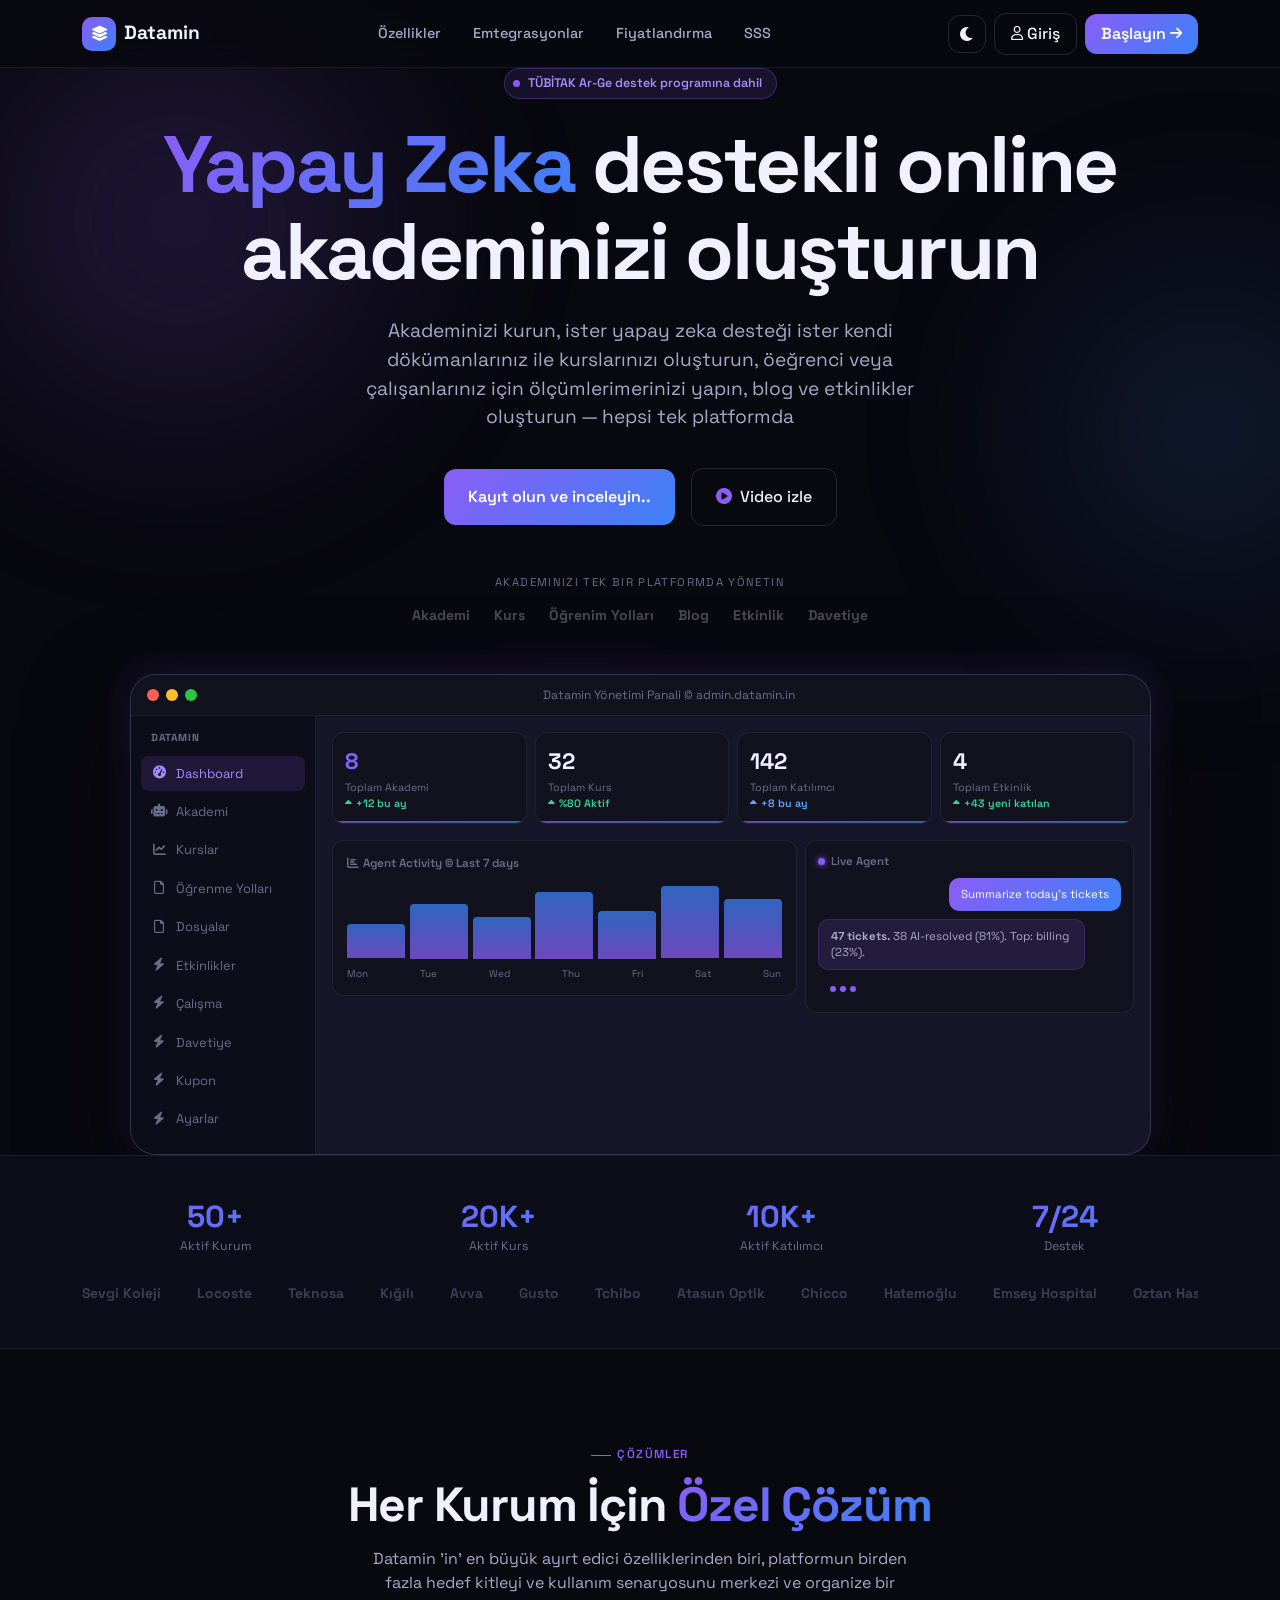
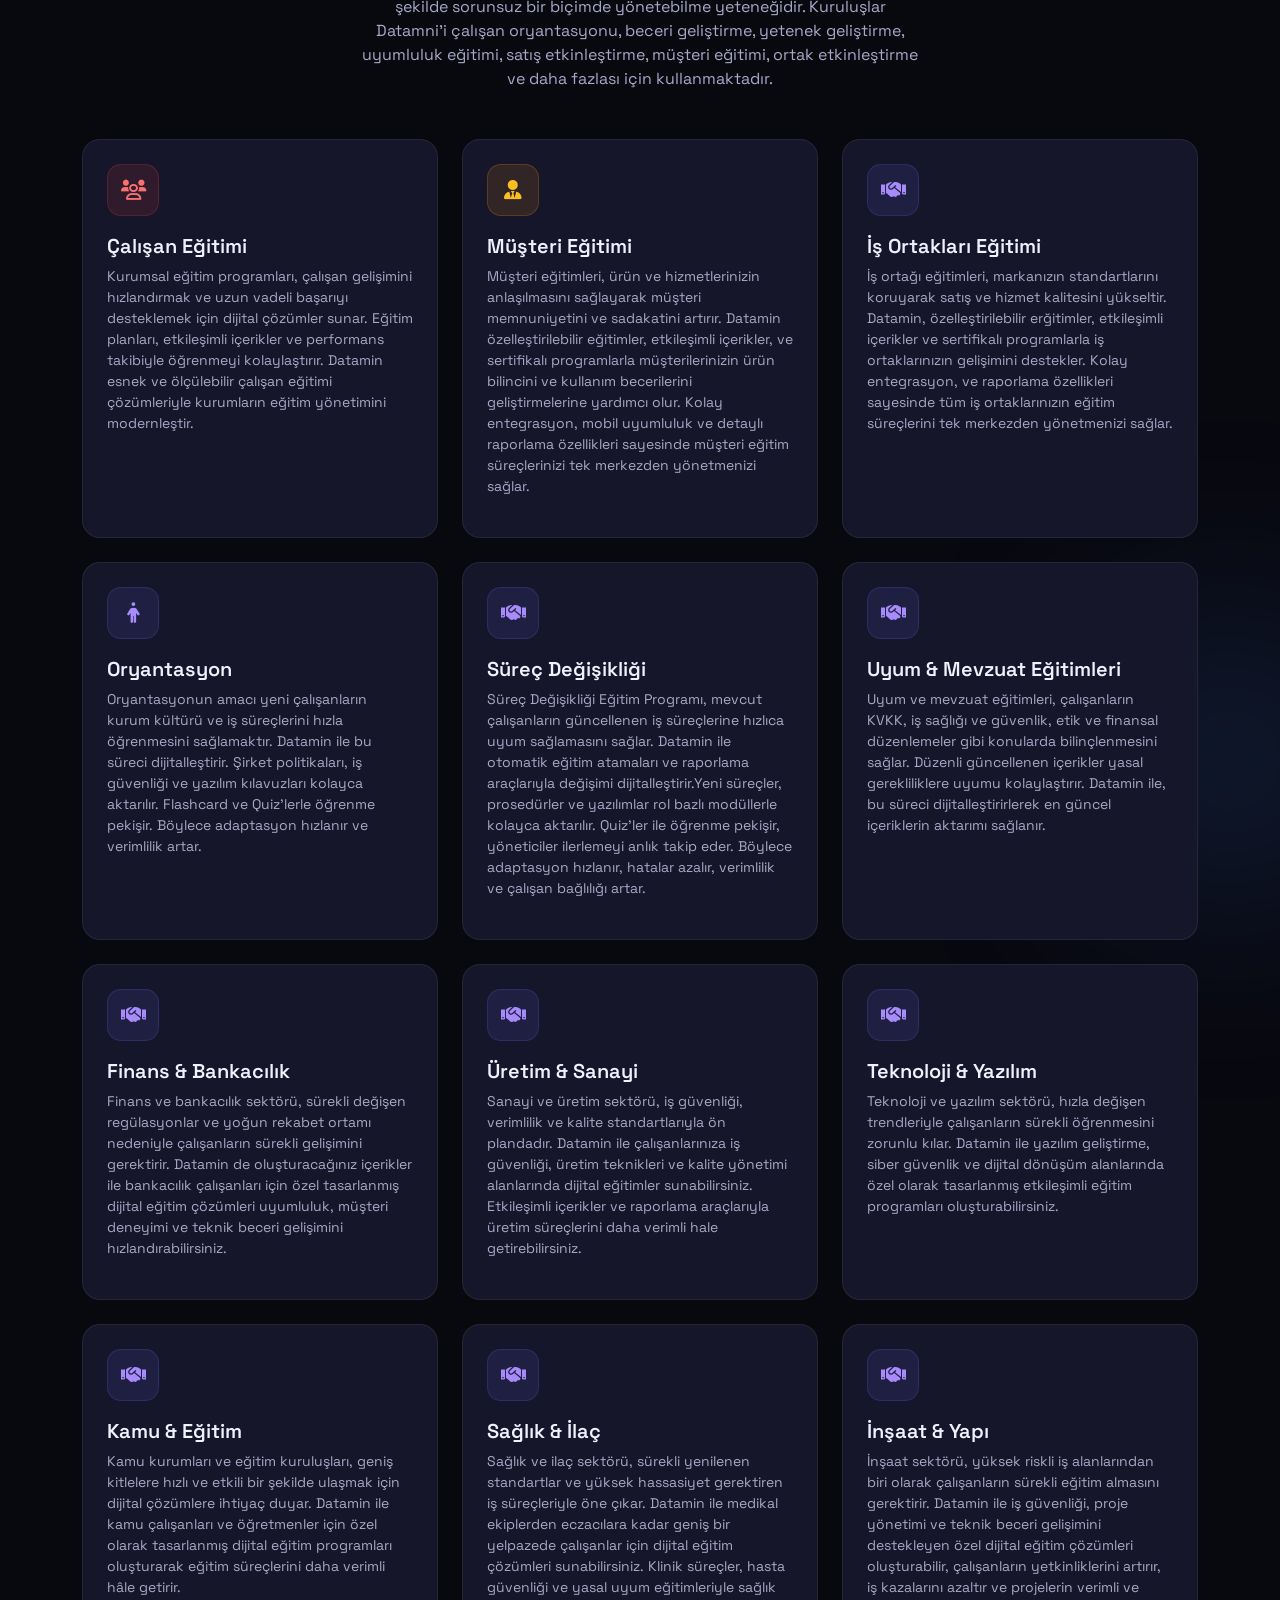
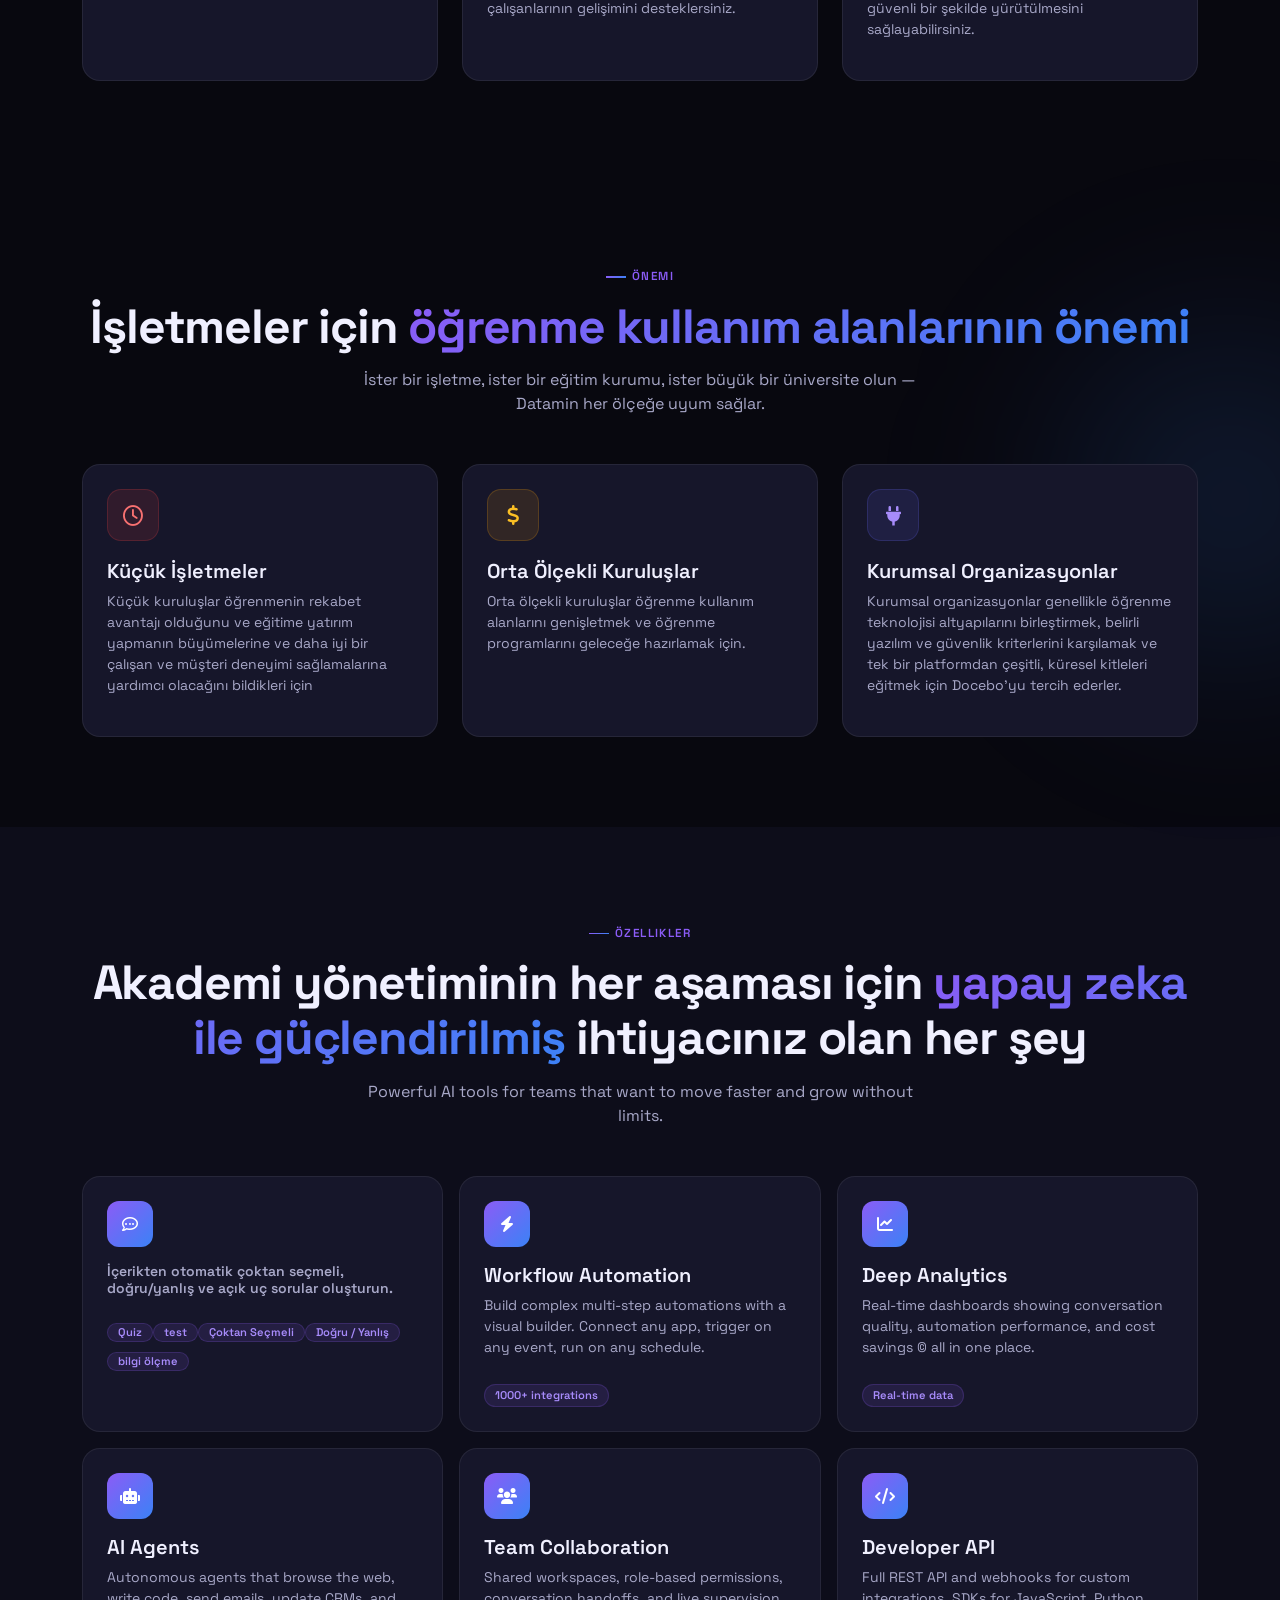
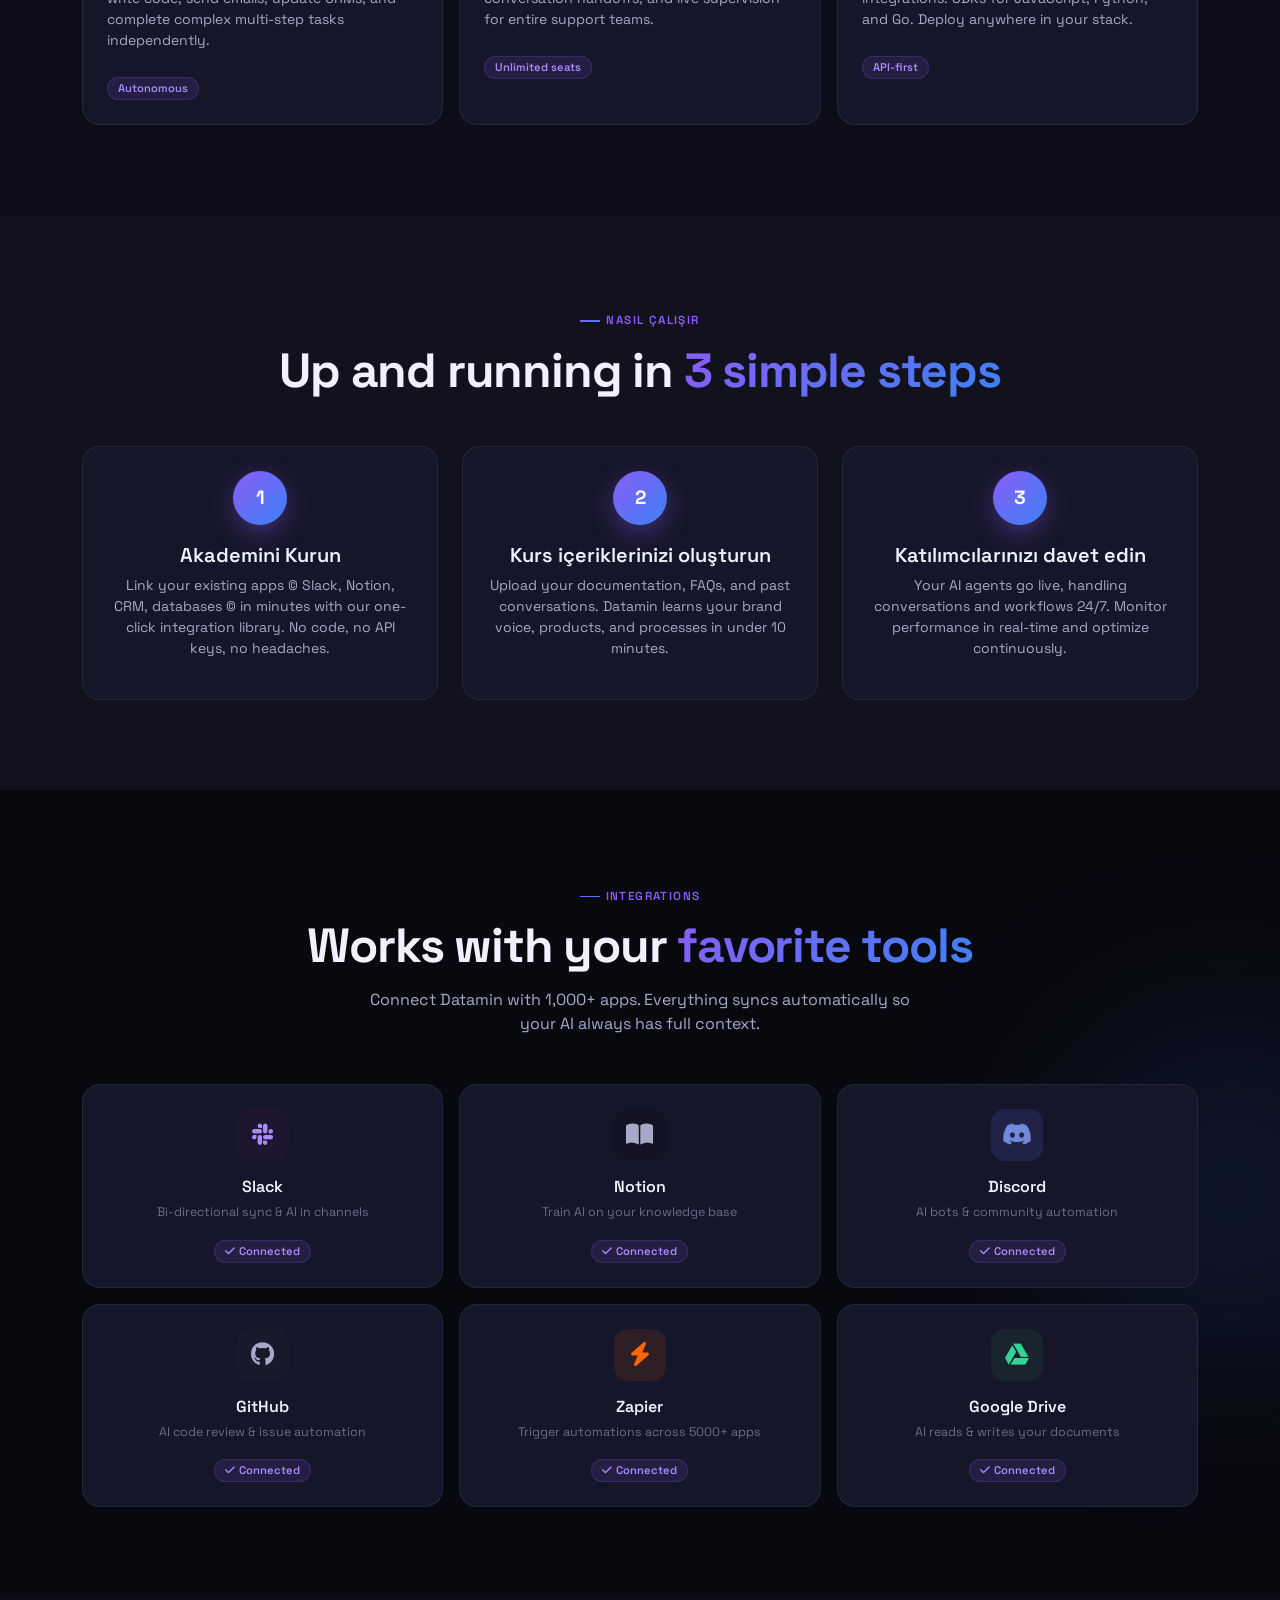
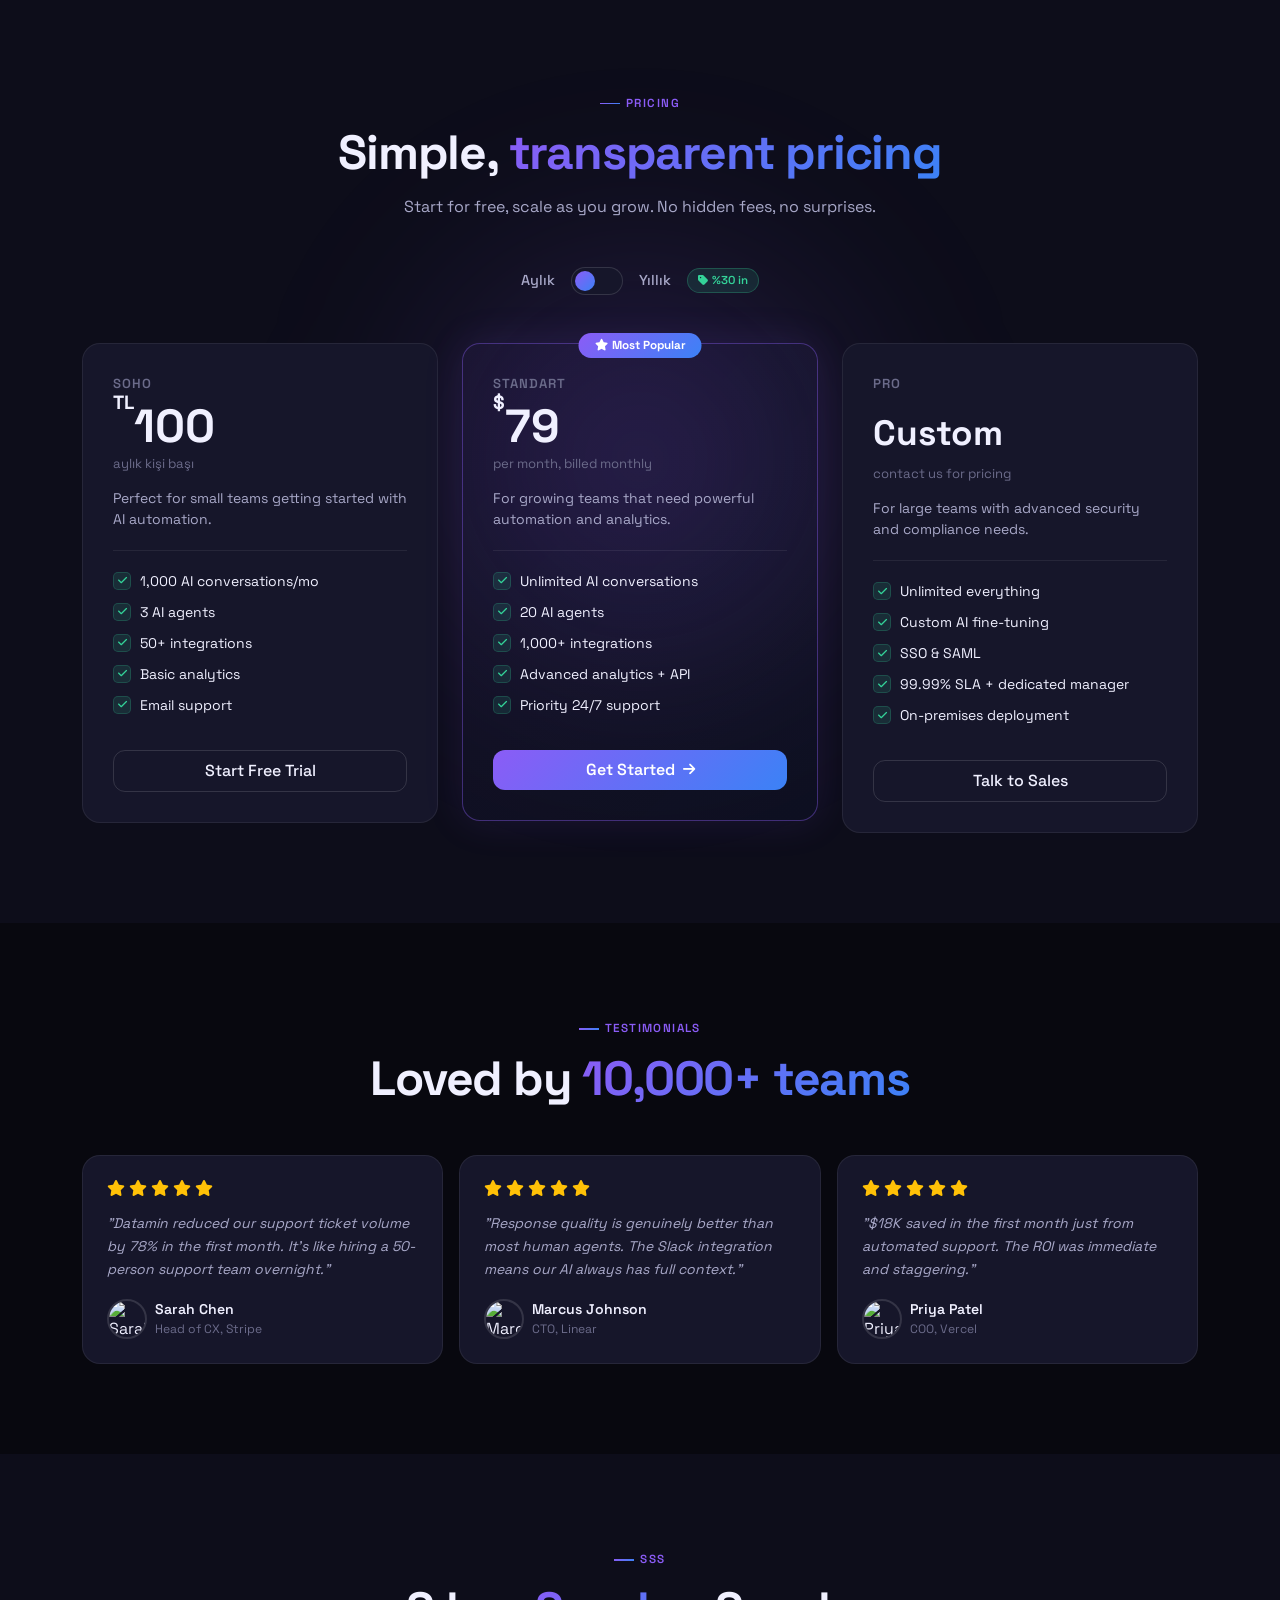
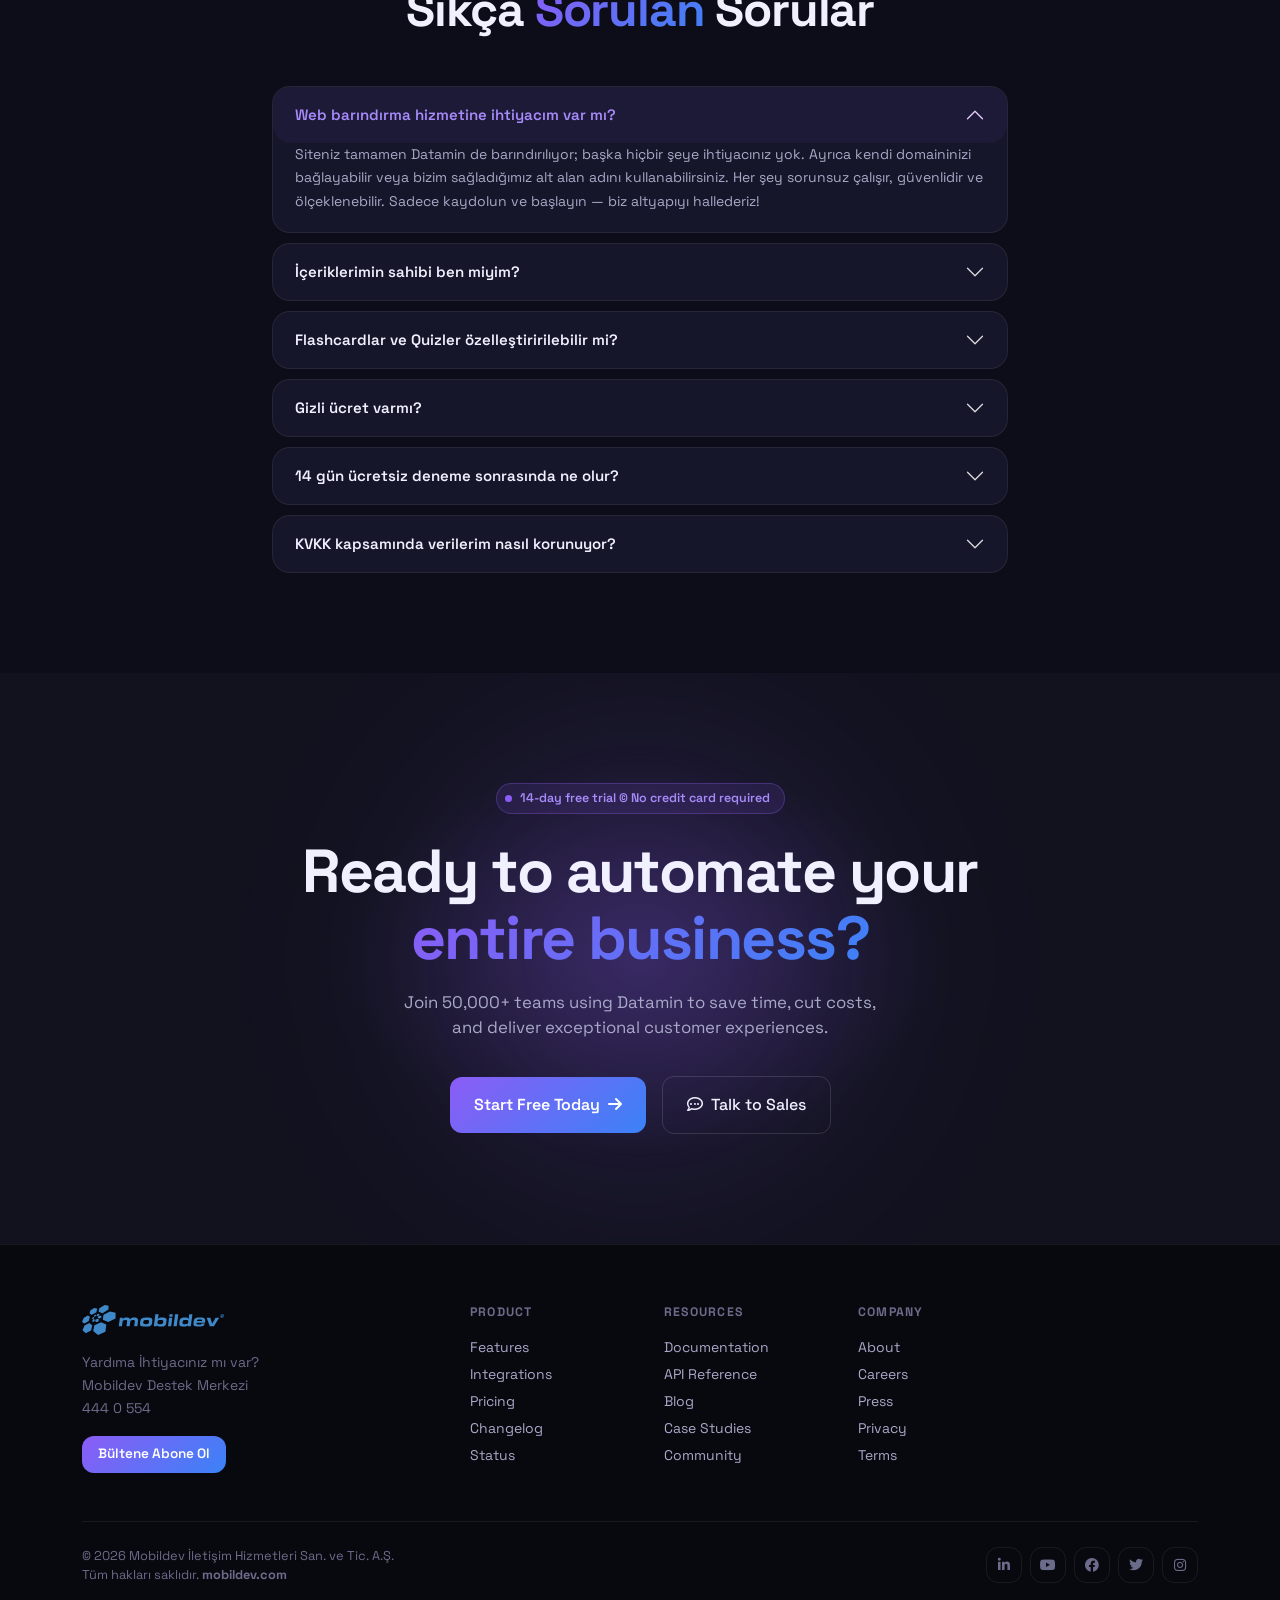
==== commit 34b60f38: "güncelleme" ====
--- a/index.html
+++ b/index.html
@@ -74,17 +74,17 @@
 
       <div id="mbmenu">
          <a href="#features" class="nav-link d-block py-3 border-bottom"
-            style="border-color:var(--bd)!important">Features</a>
+            style="border-color:var(--bd)!important">Özellikler</a>
          <a href="#integrations" class="nav-link d-block py-3 border-bottom"
-            style="border-color:var(--bd)!important">Integrations</a>
+            style="border-color:var(--bd)!important">Entegrasyonlar</a>
          <a href="#pricing" class="nav-link d-block py-3 border-bottom"
-            style="border-color:var(--bd)!important">Pricing</a>
-         <a href="#faq" class="nav-link d-block py-3">FAQ</a>
+            style="border-color:var(--bd)!important">Fiyatlandırma</a>
+         <a href="#faq" class="nav-link d-block py-3">SSS</a>
          <div class="d-flex gap-2 mt-3">
-            <button class="boc flex-fill py-2 btn" data-bs-toggle="offcanvas" data-bs-target="#lofc"
-               onclick="swTab('login')">Log in</button>
+            <!--   <button class="boc flex-fill py-2 btn" data-bs-toggle="offcanvas" data-bs-target="#lofc"
+               onclick="swTab('login')">Giriş</button> -->
             <button class="bgrd flex-fill py-2 btn" data-bs-toggle="offcanvas" data-bs-target="#lofc"
-               onclick="swTab('signup')">Get Started</button>
+               onclick="swTab('signup')">Başlayın</button>
          </div>
       </div>
 
@@ -136,7 +136,7 @@
                               Datamin</div>
                            <button class="dsi on"><i class="fa-solid fa-gauge-high"></i> Dashboard</button>
                            <button class="dsi"><i class="fa-solid fa-robot"></i> Akademi</button>
-                           <button class="dsi"><i class="fa-solid fa-chart-line"></i> Kursllar</button>
+                           <button class="dsi"><i class="fa-solid fa-chart-line"></i> Kurslar</button>
                            <button class="dsi"><i class="fa-regular fa-file"></i> Öğrenme Yolları</button>
                            <button class="dsi"><i class="fa-regular fa-file"></i> Dosyalar</button>
                            <button class="dsi"><i class="fa-solid fa-bolt"></i> Etkinlikler</button>
@@ -232,7 +232,7 @@
             <div class="row g-3 align-items-center text-center">
                <div class="col-6 col-sm-3">
                   <div class="pnum">50+</div>
-                  <div class="plbl">Aktif Akademi</div>
+                  <div class="plbl">Aktif Kurum</div>
                </div>
                <div class="col-6 col-sm-3">
                   <div class="pnum">20K+</div>
@@ -265,6 +265,210 @@
             <div class="text-center mb-5 rv">
                <span class="slbl">Çözümler</span>
                <h2 class="stitle">Her Kurum İçin <span class="gt">Özel Çözüm </span></h2>
+               <p class="ssub mx-auto">Datamin 'in' en büyük ayırt edici özelliklerinden biri, platformun birden fazla
+                  hedef kitleyi ve kullanım senaryosunu merkezi ve organize bir şekilde sorunsuz bir biçimde yönetebilme
+                  yeteneğidir. Kuruluşlar Datamni'i çalışan oryantasyonu, beceri geliştirme, yetenek geliştirme,
+                  uyumluluk eğitimi, satış etkinleştirme, müşteri eğitimi, ortak etkinleştirme ve daha fazlası için
+                  kullanmaktadır.</p>
+            </div>
+            <div class="row g-4">
+
+               <div class="col-md-4 rv">
+                  <div class="gc p-4 h-100">
+                     <div
+                        style="width:52px;height:52px;border-radius:14px;background:rgba(239,68,68,.12);border:1px solid rgba(239,68,68,.2);display:flex;align-items:center;justify-content:center;margin-bottom:18px">
+                        <i class="fa-regular fa-users fa-lg" style="color:#f87171"></i>
+                     </div>
+                     <h3 class="fw-semibold fs-5 mb-2">Çalışan Eğitimi</h3>
+                     <p style="font-size:.875rem;color:var(--tx2)">Kurumsal eğitim programları, çalışan gelişimini
+                        hızlandırmak ve uzun vadeli başarıyı desteklemek için dijital çözümler sunar. Eğitim planları,
+                        etkileşimli içerikler ve performans takibiyle öğrenmeyi kolaylaştırır. Datamin esnek ve
+                        ölçülebilir çalışan eğitimi çözümleriyle kurumların eğitim yönetimini modernleştir.</p>
+                  </div>
+               </div>
+
+               <div class="col-md-4 rv" style="transition-delay:.1s">
+                  <div class="gc p-4 h-100">
+                     <div
+                        style="width:52px;height:52px;border-radius:14px;background:rgba(245,158,11,.12);border:1px solid rgba(245,158,11,.2);display:flex;align-items:center;justify-content:center;margin-bottom:18px">
+                        <i class="fa-solid fa-user-tie fa-lg" style="color:#fbbf24"></i>
+                     </div>
+                     <h3 class="fw-semibold fs-5 mb-2">Müşteri Eğitimi</h3>
+                     <p style="font-size:.875rem;color:var(--tx2)">Müşteri eğitimleri, ürün ve hizmetlerinizin
+                        anlaşılmasını sağlayarak müşteri memnuniyetini ve sadakatini artırır. Datamin özelleştirilebilir
+                        eğitimler, etkileşimli içerikler, ve sertifikalı programlarla müşterilerinizin ürün bilincini ve
+                        kullanım becerilerini geliştirmelerine yardımcı olur. Kolay entegrasyon, mobil uyumluluk ve
+                        detaylı raporlama özellikleri sayesinde müşteri eğitim süreçlerinizi tek merkezden yönetmenizi
+                        sağlar.</p>
+                  </div>
+               </div>
+
+               <div class="col-md-4 rv" style="transition-delay:.2s">
+                  <div class="gc p-4 h-100">
+                     <div
+                        style="width:52px;height:52px;border-radius:14px;background:rgba(99,102,241,.12);border:1px solid rgba(99,102,241,.2);display:flex;align-items:center;justify-content:center;margin-bottom:18px">
+                        <i class="fa-solid fa-handshake fa-lg" style="color:#a78bfa"></i>
+                     </div>
+                     <h3 class="fw-semibold fs-5 mb-2">İş Ortakları Eğitimi</h3>
+                     <p style="font-size:.875rem;color:var(--tx2)">İş ortağı eğitimleri, markanızın standartlarını
+                        koruyarak satış ve hizmet kalitesini yükseltir. Datamin, özelleştirilebilir erğitimler,
+                        etkileşimli içerikler ve sertifikalı programlarla iş ortaklarınızın gelişimini destekler. Kolay
+                        entegrasyon, ve raporlama özellikleri sayesinde tüm iş ortaklarınızın eğitim süreçlerini tek
+                        merkezden yönetmenizi sağlar.
+                     </p>
+                  </div>
+               </div>
+
+               <div class="col-md-4 rv" style="transition-delay:.2s">
+                  <div class="gc p-4 h-100">
+                     <div
+                        style="width:52px;height:52px;border-radius:14px;background:rgba(99,102,241,.12);border:1px solid rgba(99,102,241,.2);display:flex;align-items:center;justify-content:center;margin-bottom:18px">
+                        <i class="fa-solid fa-person fa-lg" style="color:#a78bfa"></i>
+                     </div>
+                     <h3 class="fw-semibold fs-5 mb-2">Oryantasyon</h3>
+                     <p style="font-size:.875rem;color:var(--tx2)">Oryantasyonun amacı yeni çalışanların kurum
+                        kültürü ve iş süreçlerini hızla öğrenmesini sağlamaktır. Datamin ile bu süreci
+                        dijitalleştirir. Şirket politikaları, iş güvenliği ve yazılım kılavuzları kolayca aktarılır.
+                        Flashcard ve Quiz’lerle öğrenme pekişir. Böylece adaptasyon hızlanır ve verimlilik artar.
+                     </p>
+                  </div>
+               </div>
+
+               <div class="col-md-4 rv" style="transition-delay:.2s">
+                  <div class="gc p-4 h-100">
+                     <div
+                        style="width:52px;height:52px;border-radius:14px;background:rgba(99,102,241,.12);border:1px solid rgba(99,102,241,.2);display:flex;align-items:center;justify-content:center;margin-bottom:18px">
+                        <i class="fa-solid fa-handshake fa-lg" style="color:#a78bfa"></i>
+                     </div>
+                     <h3 class="fw-semibold fs-5 mb-2">Süreç Değişikliği</h3>
+                     <p style="font-size:.875rem;color:var(--tx2)">Süreç Değişikliği Eğitim Programı, mevcut
+                        çalışanların güncellenen iş süreçlerine hızlıca uyum sağlamasını sağlar. Datamin ile otomatik
+                        eğitim atamaları ve raporlama araçlarıyla değişimi dijitalleştirir.Yeni süreçler, prosedürler
+                        ve yazılımlar rol bazlı modüllerle kolayca aktarılır. Quiz’ler ile öğrenme pekişir,
+                        yöneticiler ilerlemeyi anlık takip eder.
+                        Böylece adaptasyon hızlanır, hatalar azalır, verimlilik ve çalışan bağlılığı artar.
+                     </p>
+                  </div>
+               </div>
+
+               <div class="col-md-4 rv" style="transition-delay:.2s">
+                  <div class="gc p-4 h-100">
+                     <div
+                        style="width:52px;height:52px;border-radius:14px;background:rgba(99,102,241,.12);border:1px solid rgba(99,102,241,.2);display:flex;align-items:center;justify-content:center;margin-bottom:18px">
+                        <i class="fa-solid fa-handshake fa-lg" style="color:#a78bfa"></i>
+                     </div>
+                     <h3 class="fw-semibold fs-5 mb-2">Uyum & Mevzuat Eğitimleri</h3>
+                     <p style="font-size:.875rem;color:var(--tx2)">Uyum ve mevzuat eğitimleri, çalışanların KVKK, iş
+                        sağlığı ve güvenlik, etik ve finansal düzenlemeler gibi konularda bilinçlenmesini sağlar.
+                        Düzenli güncellenen içerikler yasal gerekliliklere uyumu kolaylaştırır. Datamin ile, bu süreci
+                        dijitalleştirirlerek en güncel içeriklerin aktarımı sağlanır.
+                     </p>
+                  </div>
+               </div>
+
+               <div class="col-md-4 rv" style="transition-delay:.2s">
+                  <div class="gc p-4 h-100">
+                     <div
+                        style="width:52px;height:52px;border-radius:14px;background:rgba(99,102,241,.12);border:1px solid rgba(99,102,241,.2);display:flex;align-items:center;justify-content:center;margin-bottom:18px">
+                        <i class="fa-solid fa-handshake fa-lg" style="color:#a78bfa"></i>
+                     </div>
+                     <h3 class="fw-semibold fs-5 mb-2">Finans & Bankacılık</h3>
+                     <p style="font-size:.875rem;color:var(--tx2)">Finans ve bankacılık sektörü, sürekli değişen
+                        regülasyonlar ve yoğun rekabet ortamı nedeniyle çalışanların sürekli gelişimini gerektirir.
+                        Datamin de oluşturacağınız içerikler ile bankacılık çalışanları için özel tasarlanmış dijital
+                        eğitim çözümleri uyumluluk, müşteri deneyimi ve teknik beceri gelişimini hızlandırabilirsiniz.
+                     </p>
+                  </div>
+               </div>
+
+               <div class="col-md-4 rv" style="transition-delay:.2s">
+                  <div class="gc p-4 h-100">
+                     <div
+                        style="width:52px;height:52px;border-radius:14px;background:rgba(99,102,241,.12);border:1px solid rgba(99,102,241,.2);display:flex;align-items:center;justify-content:center;margin-bottom:18px">
+                        <i class="fa-solid fa-handshake fa-lg" style="color:#a78bfa"></i>
+                     </div>
+                     <h3 class="fw-semibold fs-5 mb-2">Üretim & Sanayi</h3>
+                     <p style="font-size:.875rem;color:var(--tx2)">Sanayi ve üretim sektörü, iş güvenliği, verimlilik ve
+                        kalite standartlarıyla ön plandadır. Datamin ile çalışanlarınıza iş güvenliği, üretim teknikleri
+                        ve kalite yönetimi alanlarında dijital eğitimler sunabilirsiniz. Etkileşimli içerikler ve
+                        raporlama araçlarıyla üretim süreçlerini daha verimli hale getirebilirsiniz.
+                     </p>
+                  </div>
+               </div>
+
+               <div class="col-md-4 rv" style="transition-delay:.2s">
+                  <div class="gc p-4 h-100">
+                     <div
+                        style="width:52px;height:52px;border-radius:14px;background:rgba(99,102,241,.12);border:1px solid rgba(99,102,241,.2);display:flex;align-items:center;justify-content:center;margin-bottom:18px">
+                        <i class="fa-solid fa-handshake fa-lg" style="color:#a78bfa"></i>
+                     </div>
+                     <h3 class="fw-semibold fs-5 mb-2">Teknoloji & Yazılım</h3>
+                     <p style="font-size:.875rem;color:var(--tx2)">Teknoloji ve yazılım sektörü, hızla değişen
+                        trendleriyle çalışanların sürekli öğrenmesini zorunlu kılar. Datamin ile yazılım geliştirme,
+                        siber güvenlik ve dijital dönüşüm alanlarında özel olarak tasarlanmış etkileşimli eğitim
+                        programları oluşturabilirsiniz.
+                     </p>
+                  </div>
+               </div>
+
+               <div class="col-md-4 rv" style="transition-delay:.2s">
+                  <div class="gc p-4 h-100">
+                     <div
+                        style="width:52px;height:52px;border-radius:14px;background:rgba(99,102,241,.12);border:1px solid rgba(99,102,241,.2);display:flex;align-items:center;justify-content:center;margin-bottom:18px">
+                        <i class="fa-solid fa-handshake fa-lg" style="color:#a78bfa"></i>
+                     </div>
+                     <h3 class="fw-semibold fs-5 mb-2">Kamu & Eğitim</h3>
+                     <p style="font-size:.875rem;color:var(--tx2)">Kamu kurumları ve eğitim kuruluşları, geniş kitlelere
+                        hızlı ve etkili bir şekilde ulaşmak için dijital çözümlere ihtiyaç duyar. Datamin ile kamu
+                        çalışanları ve öğretmenler için özel olarak tasarlanmış dijital eğitim programları oluşturarak
+                        eğitim süreçlerini daha verimli hâle getirir.
+                     </p>
+                  </div>
+               </div>
+
+               <div class="col-md-4 rv" style="transition-delay:.2s">
+                  <div class="gc p-4 h-100">
+                     <div
+                        style="width:52px;height:52px;border-radius:14px;background:rgba(99,102,241,.12);border:1px solid rgba(99,102,241,.2);display:flex;align-items:center;justify-content:center;margin-bottom:18px">
+                        <i class="fa-solid fa-handshake fa-lg" style="color:#a78bfa"></i>
+                     </div>
+                     <h3 class="fw-semibold fs-5 mb-2">Sağlık & İlaç</h3>
+                     <p style="font-size:.875rem;color:var(--tx2)">Sağlık ve ilaç sektörü, sürekli yenilenen standartlar
+                        ve yüksek hassasiyet gerektiren iş süreçleriyle öne çıkar. Datamin ile medikal ekiplerden
+                        eczacılara kadar geniş bir yelpazede çalışanlar için dijital eğitim çözümleri sunabilirsiniz.
+                        Klinik süreçler, hasta güvenliği ve yasal uyum eğitimleriyle sağlık çalışanlarının gelişimini
+                        desteklersiniz.
+                     </p>
+                  </div>
+               </div>
+
+               <div class="col-md-4 rv" style="transition-delay:.2s">
+                  <div class="gc p-4 h-100">
+                     <div
+                        style="width:52px;height:52px;border-radius:14px;background:rgba(99,102,241,.12);border:1px solid rgba(99,102,241,.2);display:flex;align-items:center;justify-content:center;margin-bottom:18px">
+                        <i class="fa-solid fa-handshake fa-lg" style="color:#a78bfa"></i>
+                     </div>
+                     <h3 class="fw-semibold fs-5 mb-2">İnşaat & Yapı</h3>
+                     <p style="font-size:.875rem;color:var(--tx2)">İnşaat sektörü, yüksek riskli iş alanlarından biri
+                        olarak çalışanların sürekli eğitim almasını gerektirir. Datamin ile iş güvenliği, proje yönetimi
+                        ve teknik beceri gelişimini destekleyen özel dijital eğitim çözümleri oluşturabilir,
+                        çalışanların yetkinliklerini artırır, iş kazalarını azaltır ve projelerin verimli ve güvenli bir
+                        şekilde yürütülmesini sağlayabilirsiniz.
+                     </p>
+                  </div>
+               </div>
+
+            </div>
+         </div>
+      </section>
+
+      <!-- Kurumlar -->
+      <section class="sp position-relative">
+         <div class="aur aur-b" style="top:50%;right:-200px;transform:translateY(-50%)"></div>
+         <div class="container position-relative" style="z-index:1">
+            <div class="text-center mb-5 rv">
+               <span class="slbl">Önemi</span>
+               <h2 class="stitle">İşletmeler için <span class="gt">öğrenme kullanım alanlarının önemi</span> </h2>
                <p class="ssub mx-auto">İster bir işletme, ister bir eğitim kurumu, ister büyük bir üniversite olun —
                   Datamin her ölçeğe uyum sağlar.</p>
             </div>
@@ -275,12 +479,10 @@
                         style="width:52px;height:52px;border-radius:14px;background:rgba(239,68,68,.12);border:1px solid rgba(239,68,68,.2);display:flex;align-items:center;justify-content:center;margin-bottom:18px">
                         <i class="fa-regular fa-clock fa-lg" style="color:#f87171"></i>
                      </div>
-                     <h3 class="fw-semibold fs-5 mb-2">Online Akademi</h3>
-                     <p style="font-size:.875rem;color:var(--tx2)">Saniyeler içinde kaydolun ve eğitimlerinizi kolayca
-                        oluşturun. Yapay zeka destekli kurs oluşturma ve sezgisel kurulum sayesinde, tipik bir LMS
-                        kurulumuna göre 2 kat daha hızlı bir şekilde faaliyete geçebilirsiniz; BT desteğine veya
-                        karmaşık satın alma sürecine gerek yok. Böylece çalışanlarınız daha kısa sürede öğrenmeye (ve
-                        performans göstermeye) başlayabilir.</p>
+                     <h3 class="fw-semibold fs-5 mb-2">Küçük İşletmeler</h3>
+                     <p style="font-size:.875rem;color:var(--tx2)">Küçük kuruluşlar öğrenmenin rekabet avantajı olduğunu
+                        ve eğitime yatırım yapmanın büyümelerine ve daha iyi bir çalışan ve müşteri deneyimi
+                        sağlamalarına yardımcı olacağını bildikleri için </p>
                   </div>
                </div>
                <div class="col-md-4 rv" style="transition-delay:.1s">
@@ -289,9 +491,9 @@
                         style="width:52px;height:52px;border-radius:14px;background:rgba(245,158,11,.12);border:1px solid rgba(245,158,11,.2);display:flex;align-items:center;justify-content:center;margin-bottom:18px">
                         <i class="fa-solid fa-dollar-sign fa-lg" style="color:#fbbf24"></i>
                      </div>
-                     <h3 class="fw-semibold fs-5 mb-2">Özel Kurslar</h3>
-                     <p style="font-size:.875rem;color:var(--tx2)">Hiring more agents is expensive and doesn't scale.
-                        Customer expectations rise while response times worsen and satisfaction drops.</p>
+                     <h3 class="fw-semibold fs-5 mb-2">Orta Ölçekli Kuruluşlar</h3>
+                     <p style="font-size:.875rem;color:var(--tx2)">Orta ölçekli kuruluşlar öğrenme kullanım alanlarını
+                        genişletmek ve öğrenme programlarını geleceğe hazırlamak için.</p>
                   </div>
                </div>
                <div class="col-md-4 rv" style="transition-delay:.2s">
@@ -300,15 +502,17 @@
                         style="width:52px;height:52px;border-radius:14px;background:rgba(99,102,241,.12);border:1px solid rgba(99,102,241,.2);display:flex;align-items:center;justify-content:center;margin-bottom:18px">
                         <i class="fa-solid fa-plug fa-lg" style="color:#a78bfa"></i>
                      </div>
-                     <h3 class="fw-semibold fs-5 mb-2">Dershaneler</h3>
-                     <p style="font-size:.875rem;color:var(--tx2)">Your data lives in 20 different apps that don't talk
-                        to each other. Building integrations is slow, breaks constantly, and requires expensive devs.
+                     <h3 class="fw-semibold fs-5 mb-2">Kurumsal Organizasyonlar</h3>
+                     <p style="font-size:.875rem;color:var(--tx2)">Kurumsal organizasyonlar genellikle öğrenme
+                        teknolojisi altyapılarını birleştirmek, belirli yazılım ve güvenlik kriterlerini karşılamak ve
+                        tek bir platformdan çeşitli, küresel kitleleri eğitmek için Docebo'yu tercih ederler.
                      </p>
                   </div>
                </div>
             </div>
          </div>
       </section>
+
 
       <!-- FEATURES -->
       <section id="features" class="sp" style="background:var(--bg2)">
@@ -680,6 +884,7 @@
             <div class="row justify-content-center rv">
                <div class="col-lg-8">
                   <div class="accordion acco" id="faqAcc">
+
                      <div class="accordion-item">
                         <h2 class="accordion-header"><button class="accordion-button" type="button"
                               data-bs-toggle="collapse" data-bs-target="#f1">Web barındırma hizmetine ihtiyacım var
@@ -692,6 +897,7 @@
                            </div>
                         </div>
                      </div>
+
                      <div class="accordion-item">
                         <h2 class="accordion-header"><button class="accordion-button collapsed" type="button"
                               data-bs-toggle="collapse" data-bs-target="#f2">İçeriklerimin sahibi ben miyim?</button>
@@ -703,6 +909,55 @@
                               istediğiniz zaman dışa aktarabilirsiniz.</div>
                         </div>
                      </div>
+
+                     <div class="accordion-item">
+                        <h2 class="accordion-header"><button class="accordion-button collapsed" type="button"
+                              data-bs-toggle="collapse" data-bs-target="#f3">Flashcardlar ve Quizler
+                              özelleştiririlebilir mi?</button>
+                        </h2>
+                        <div id="f3" class="accordion-collapse collapse" data-bs-parent="#faqAcc">
+                           <div class="accordion-body">Evet. Yapay zaka tarafından oluşturulan tüm içerikler tam olarak
+                              düzenlenebilir. Soru tipi, zorluk seviyesi, soru sayısı ve kategori ayarlanabilir. Yapay
+                              zeka bir taslak sunar; son onay her zaman eğitimi düzenleyendedir.</div>
+                        </div>
+                     </div>
+
+                     <div class="accordion-item">
+                        <h2 class="accordion-header"><button class="accordion-button collapsed" type="button"
+                              data-bs-toggle="collapse" data-bs-target="#f4">Gizli ücret varmı?</button>
+                        </h2>
+                        <div id="f4" class="accordion-collapse collapse" data-bs-parent="#faqAcc">
+                           <div class="accordion-body">Kesinlikle hayır. Planınızda belirtilen ücret dışında
+                              hiçbir ek ücret talep edilmez. Öğrenci başına, kurs başına, sertifika başına veya
+                              işlem başına ücret yoktur.</div>
+                        </div>
+                     </div>
+
+                     <div class="accordion-item">
+                        <h2 class="accordion-header"><button class="accordion-button collapsed" type="button"
+                              data-bs-toggle="collapse" data-bs-target="#f5">14 gün ücretsiz deneme sonrasında ne olur?
+                           </button>
+                        </h2>
+                        <div id="f5" class="accordion-collapse collapse" data-bs-parent="#faqAcc">
+                           <div class="accordion-body">Deneme süresi sonunda sizinle iletişime geçilir. Devam etmek
+                              isterseniz seçtiğiniz plana geçersiniz; etmek istemezseniz verilerinizi dışa aktarabilir
+                              ve hesabı kapatabilirsiniz. Otomatik ücretlendirme olmaz.</div>
+                        </div>
+                     </div>
+
+                     <div class="accordion-item">
+                        <h2 class="accordion-header"><button class="accordion-button collapsed" type="button"
+                              data-bs-toggle="collapse" data-bs-target="#f6">KVKK kapsamında verilerim nasıl korunuyor?
+                           </button>
+                        </h2>
+                        <div id="f6" class="accordion-collapse collapse" data-bs-parent="#faqAcc">
+                           <div class="accordion-body">Tüm veriler Türkiye'deki ISO 27001 sertifikalı veri merkezlerinde
+                              saklanmaktadır. Platform %100 KVKK uyumludur. 256-bit SSL şifreleme, sms ile doğrulama ,
+                              iki faktörlü kimlik doğrulama ve düzenli güvenlik denetimleri mevcuttur.</div>
+                        </div>
+                     </div>
+
+
 
                   </div>
                </div>
@@ -778,17 +1033,30 @@
             <div class="d-flex align-items-center justify-content-between flex-wrap gap-3 pt-4"
                style="border-top:1px solid var(--bd)">
                <p style="font-size:.8rem;color:var(--tx3);margin:0">© 2026 Mobildev İletişim Hizmetleri San. ve Tic.
-                  A.Ş. | Tüm hakları saklıdır. <a target="_blank" class="text-default fw-bold"
-                     href="https://www.mobildev.com/">mobildev.com</a> </p>
-               <div class="d-flex gap-2"><a href="#" class="sico"><i class="fa-brands fa-x-twitter"></i></a><a href="#"
-                     class="sico"><i class="fa-brands fa-github"></i></a><a href="#" class="sico"><i
-                        class="fa-brands fa-linkedin-in"></i></a><a href="#" class="sico"><i
-                        class="fa-brands fa-discord"></i></a></div>
+                  A.Ş.
+                  <br> Tüm hakları saklıdır.
+                  <a href="https://www.mobildev.com/" target="_blank" class="text-default fw-bold">mobildev.com</a>
+               </p>
+
+               <div class="d-flex gap-2">
+                  <a href="https://www.linkedin.com/company/mobildev" target="_blank" class="sico"><i
+                        class="fa-brands fa-linkedin-in"></i></a>
+                  <a href="https://www.youtube.com/user/MobildevTV" target="_blank" class="sico"><i
+                        class="fa-brands fa-youtube"></i></a>
+                  <a href="https://www.facebook.com/Mobildev" target="_blank" class="sico"><i
+                        class="fa-brands fa-facebook"></i></a>
+                  <a href="https://x.com/mobildev_tweets" target="_blank" class="sico"><i
+                        class="fa-brands fa-twitter"></i></a>
+                  <a href="https://www.instagram.com/mobildevcom" target="_blank" class="sico"><i
+                        class="fa-brands fa-instagram"></i></a>
+               </div>
+
             </div>
          </div>
 
          <button id="backToTop" class="boc btn px-4 py-3 d-none"
-            style="position:fixed;bottom:30px;right:30px;z-index:1050;"><i class="fa-solid fa-arrow-up"></i></button>
+            style="position:fixed;bottom:30px;right:30px;z-index:1050;color:#a78bfa;"><i
+               class="fa-solid fa-arrow-up"></i></button>
 
       </footer>
 
@@ -797,20 +1065,29 @@
 
    <!-- ======================== LOGIN OFFCANVAS ======================== -->
    <div class="offcanvas offcanvas-end" tabindex="-1" id="lofc">
-      <div class="offcanvas-header">
+
+      <!-- <div class="offcanvas-header">
          <div class="d-flex align-items-center gap-2">
             <div class="logo-i" style="width:30px;height:30px;font-size:.8rem"><i class="fa-solid fa-layer-group"></i>
             </div>
             <h5 class="offcanvas-title mb-0">Datamin</h5>
          </div>
          <button type="button" class="btn-close" data-bs-dismiss="offcanvas" style="filter:invert(1)"></button>
+      </div> -->
+      <div class="offcanvas-header" style="padding-top:80px;">
+         <div class="d-flex align-items-center gap-2">
+            <!--  <div class="logo-i" style="width:30px;height:30px;font-size:.8rem"><i class="fa-solid fa-layer-group"></i></div> -->
+            <button class="boc btn" data-bs-dismiss="offcanvas"><i class="fa-solid fa-close"></i></button>
+            <h6 class="offcanvas-title mb-0">Başlayın</h6>
+         </div>
       </div>
       <div class="offcanvas-body p-4">
          <!--   <div class="tab-switch">
             <button class="tab-sw-btn on" id="tabLogin" onclick="swTab('login')">Giriş Yap</button>
             <button class="tab-sw-btn" id="tabSignup" onclick="swTab('signup')">Kayıt Ol</button>
          </div> -->
-         <p class="text-center mt-3" style="font-size:.86rem;color:var(--tx3)">Datamin özellikleri incelemek ve
+
+         <p class="text-center mt-0" style="font-size:.86rem;color:var(--tx3)">Datamin özellikleri incelemek ve
             kullanımı hakkında
             daha detaylı bilgiye ulaşmak için öncelikle <span style="color:var(--pur)">ücretsiz kayıt olun</span> </p>
 
@@ -864,7 +1141,7 @@
    <div id="dashboard">
       <!-- Sidebar -->
       <div class="db-sidebar" id="dbSidebar">
-         <div class="db-logo">
+         <div class="db-logo" onclick="location.reload()" style="cursor: pointer;">
             <div class="logo-i"><i class="fa-solid fa-layer-group"></i></div>
             <span>Datamin</span>
          </div>
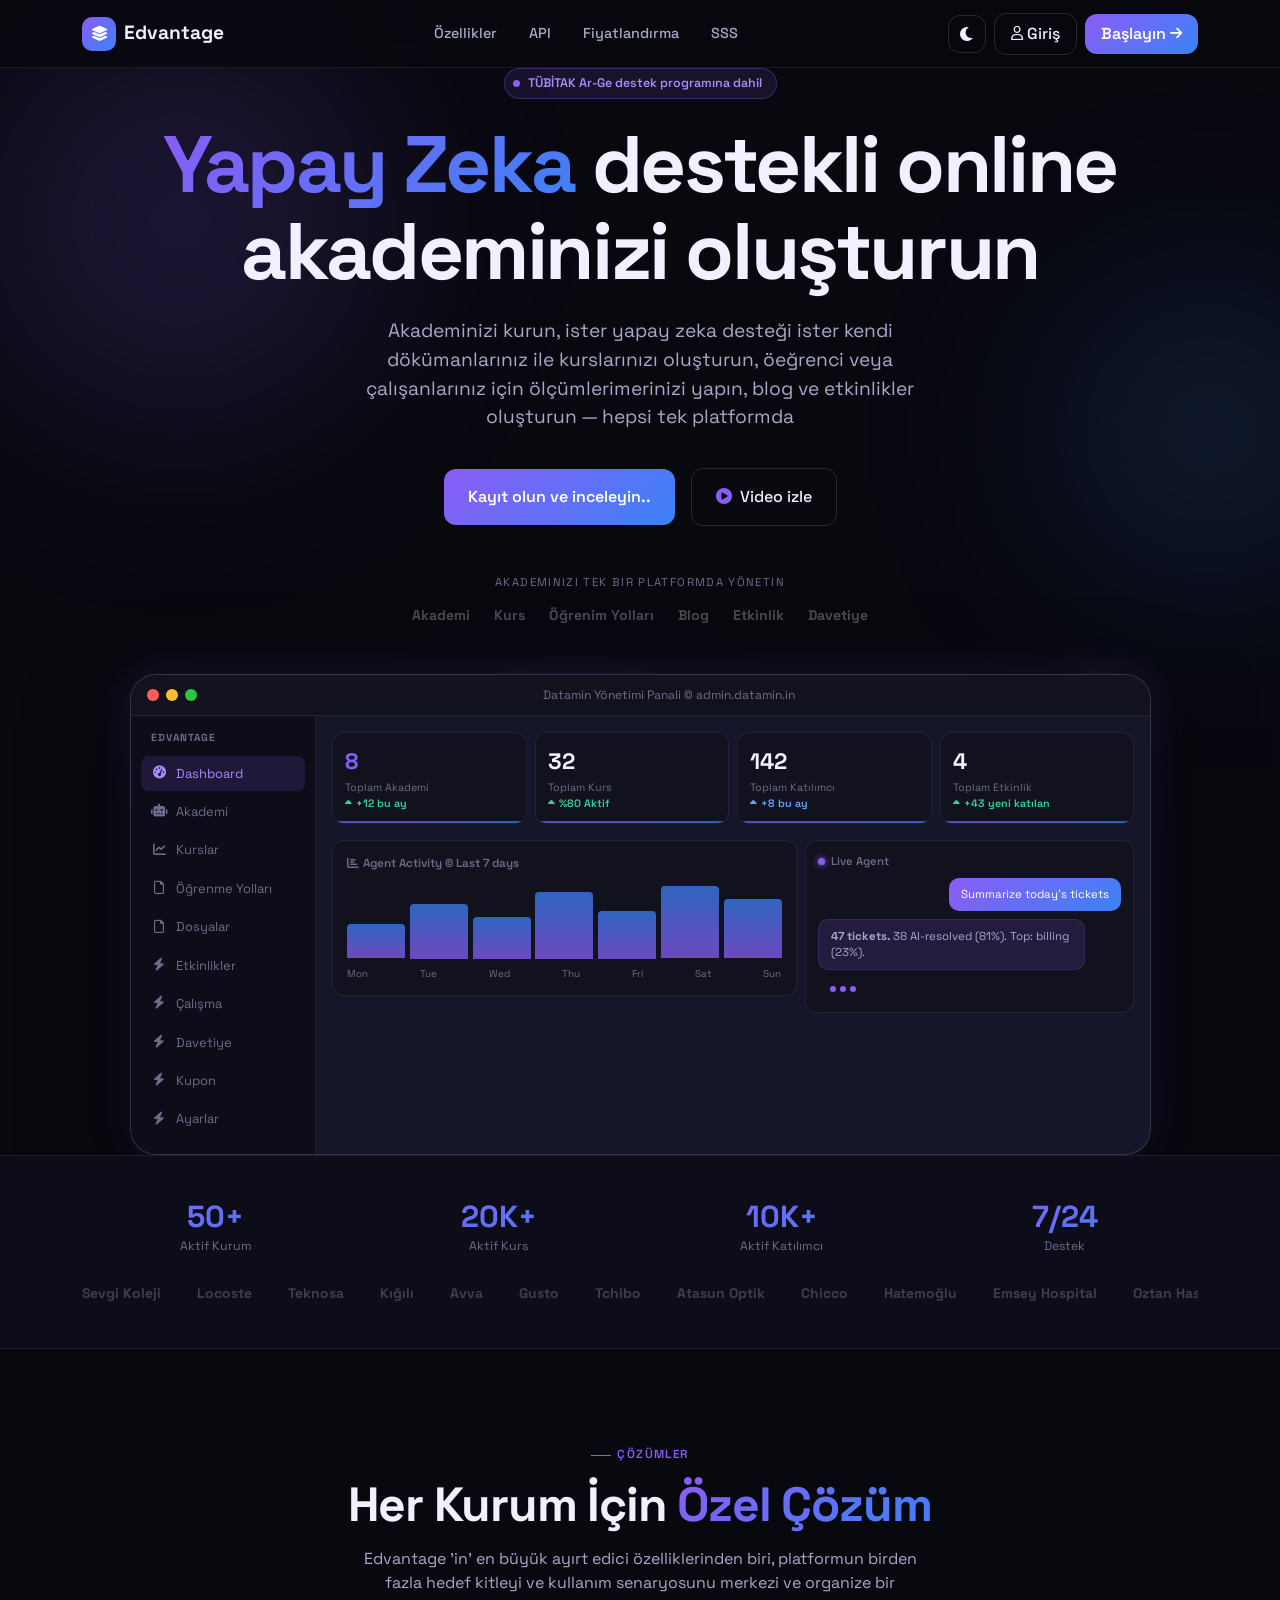
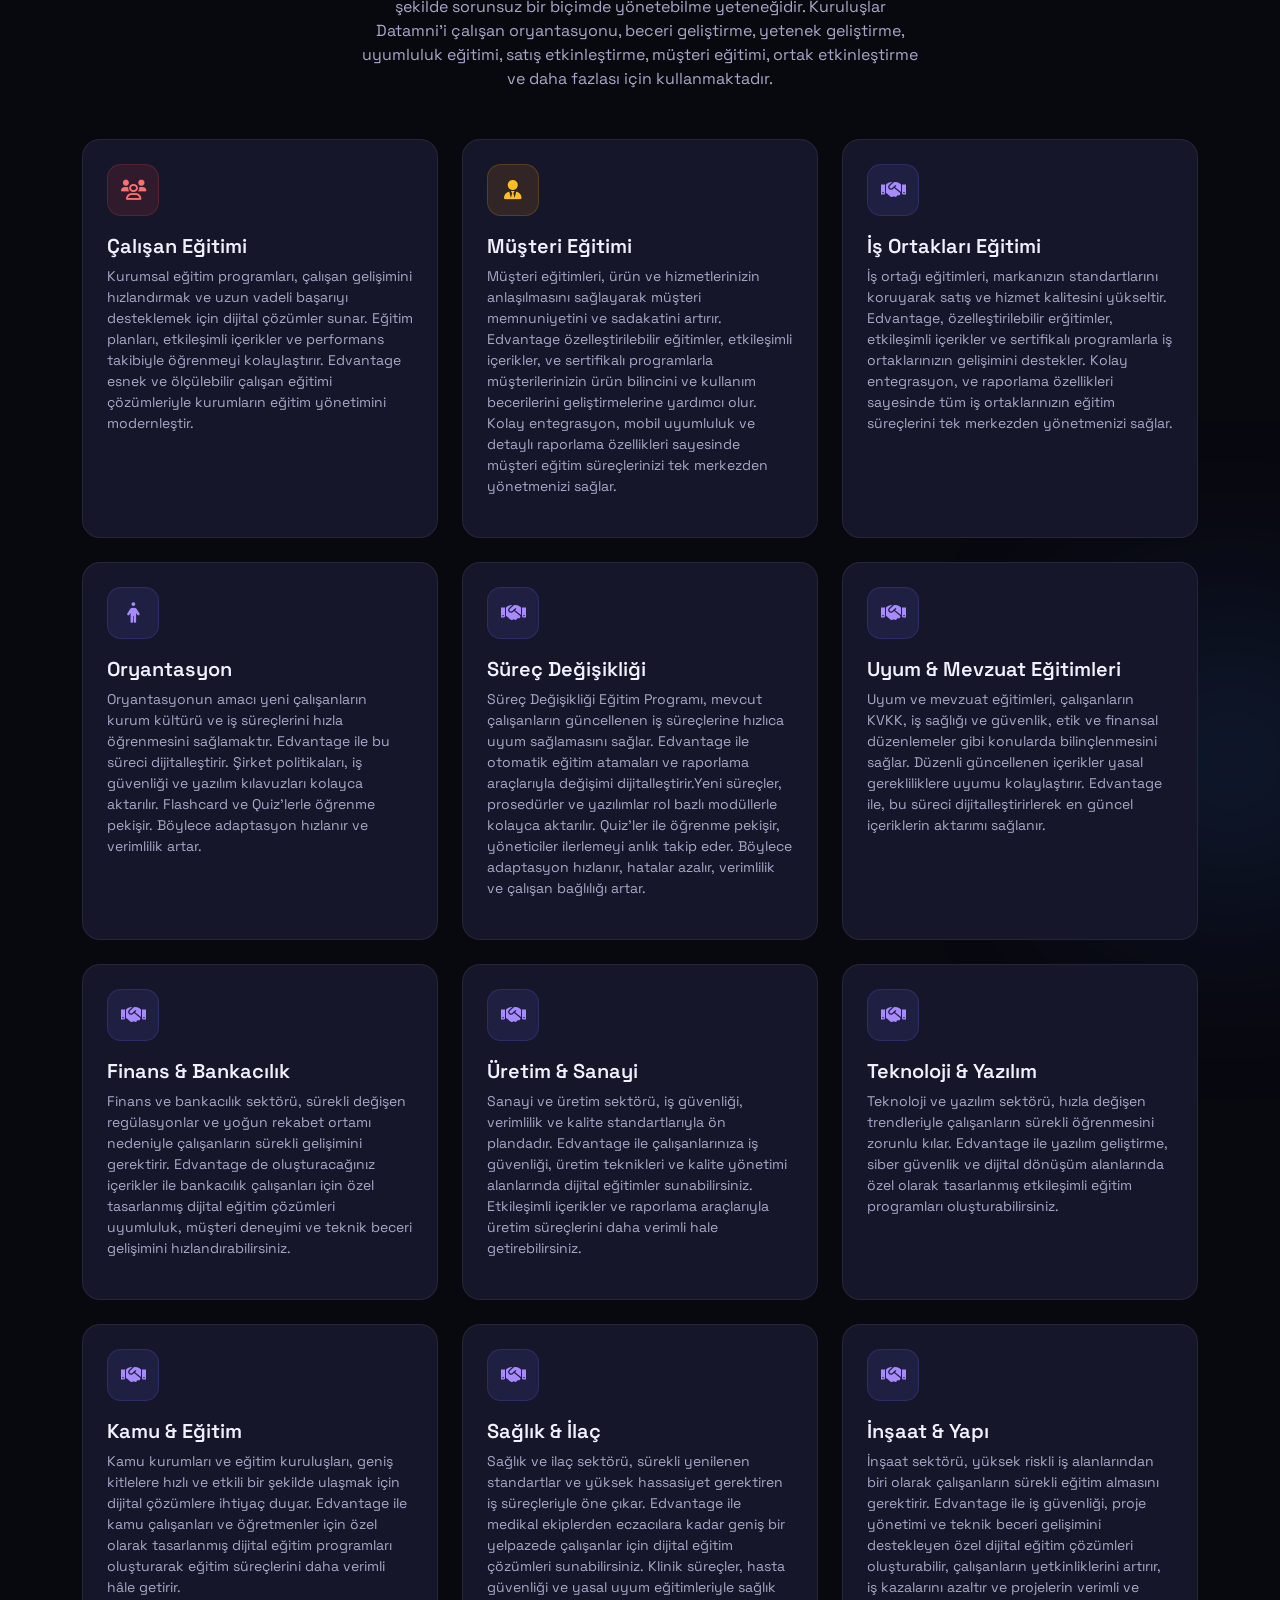
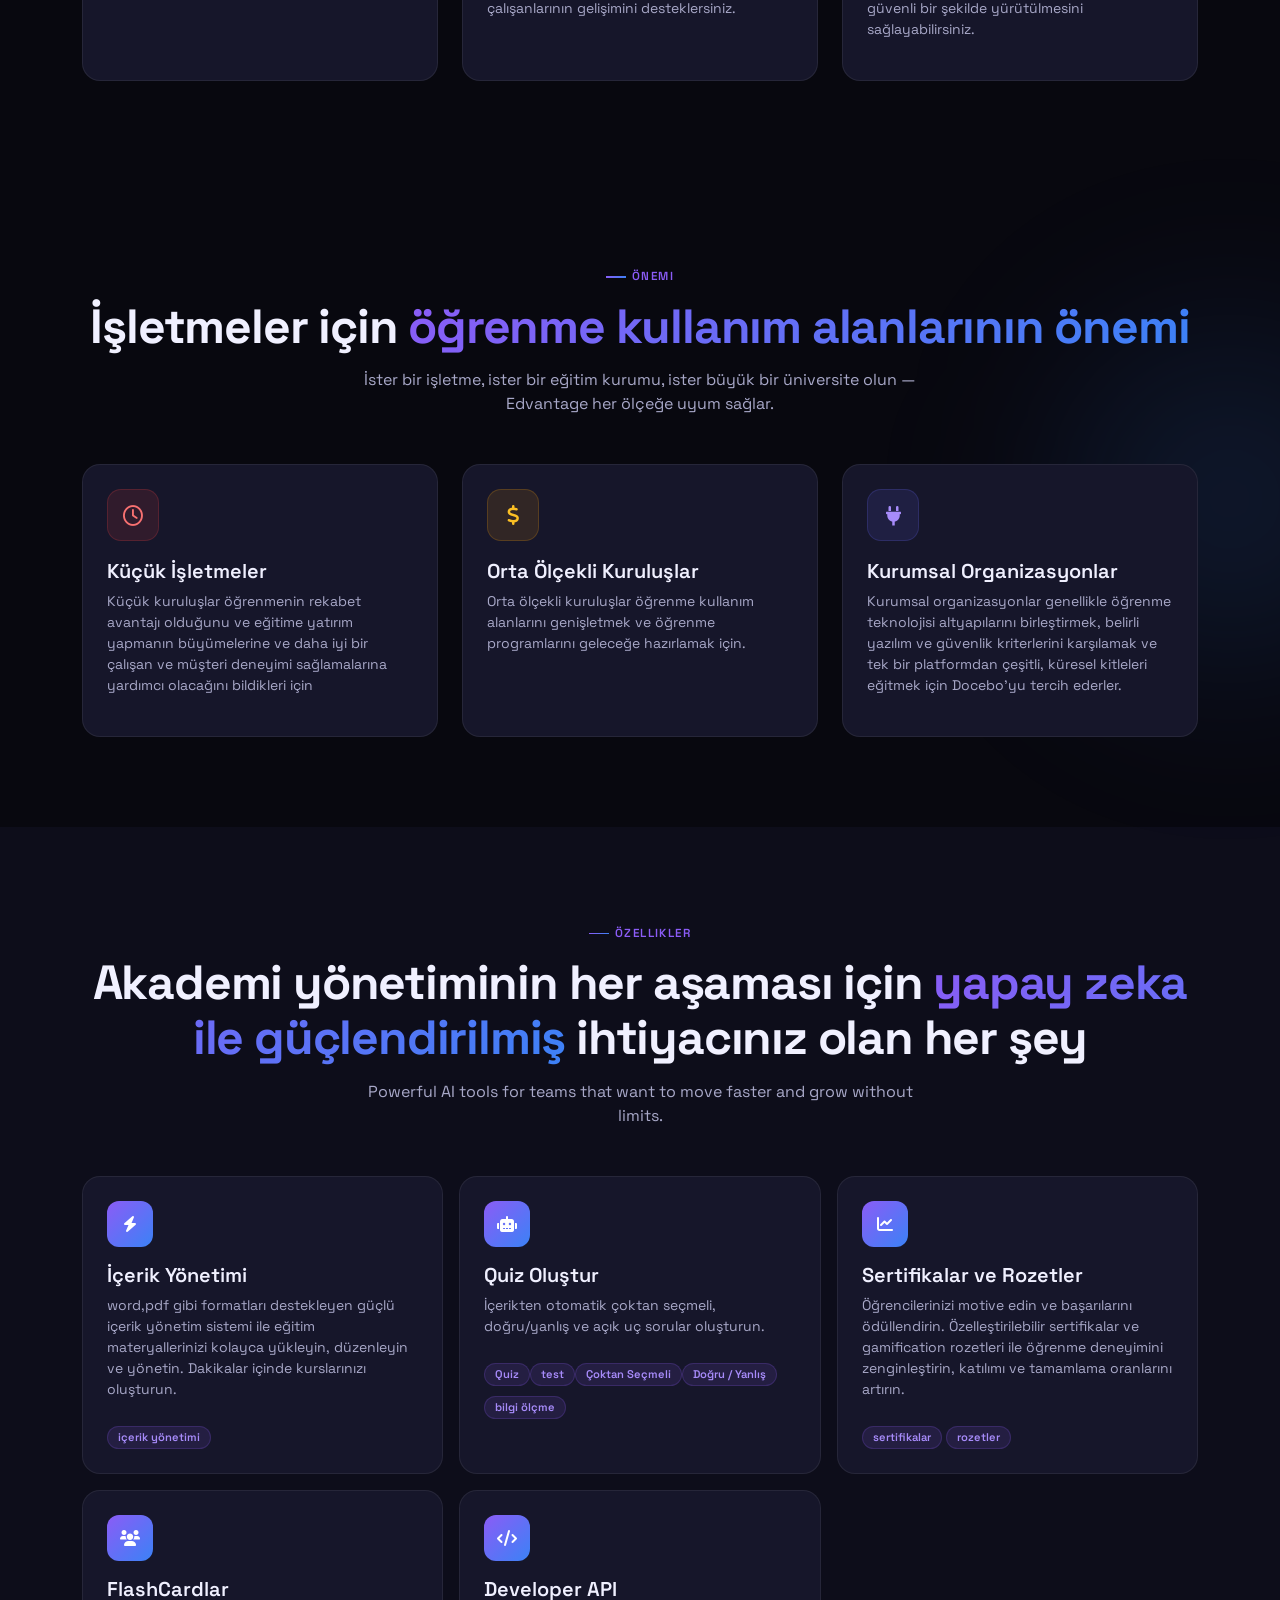
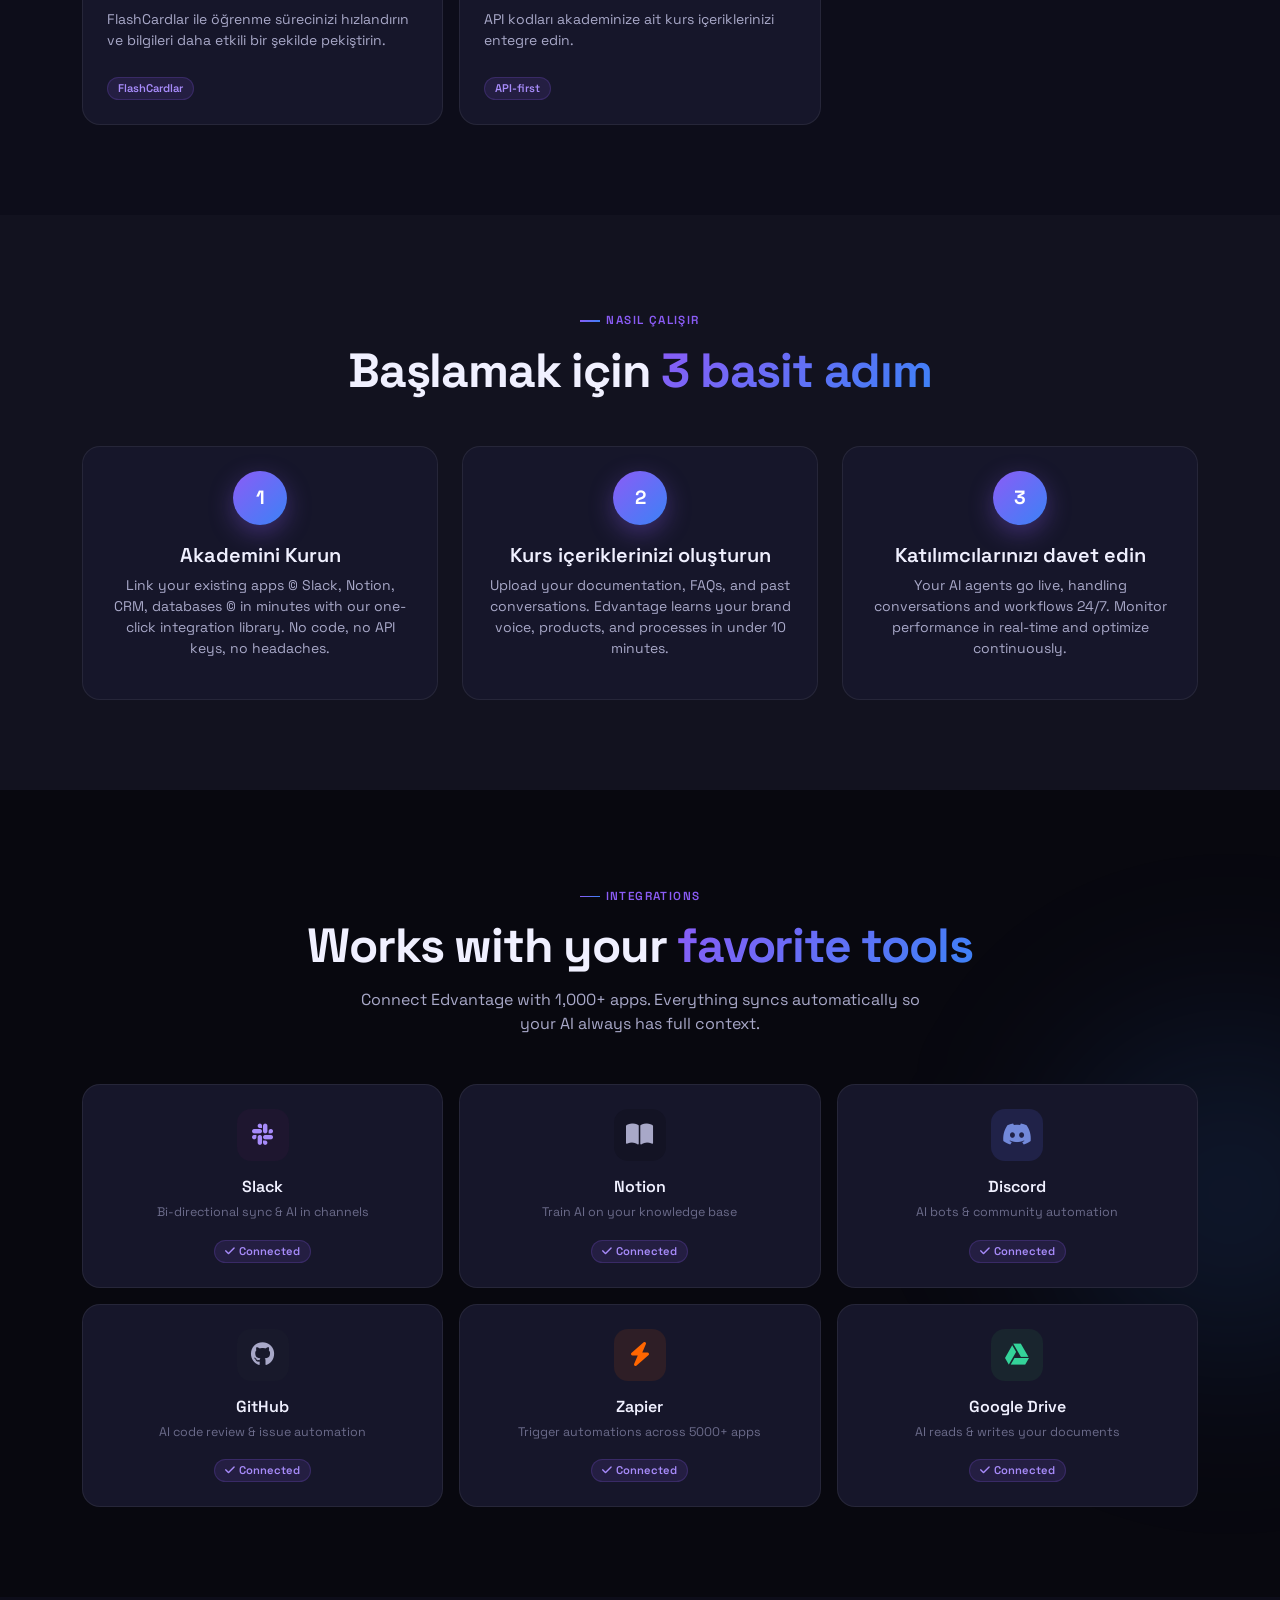
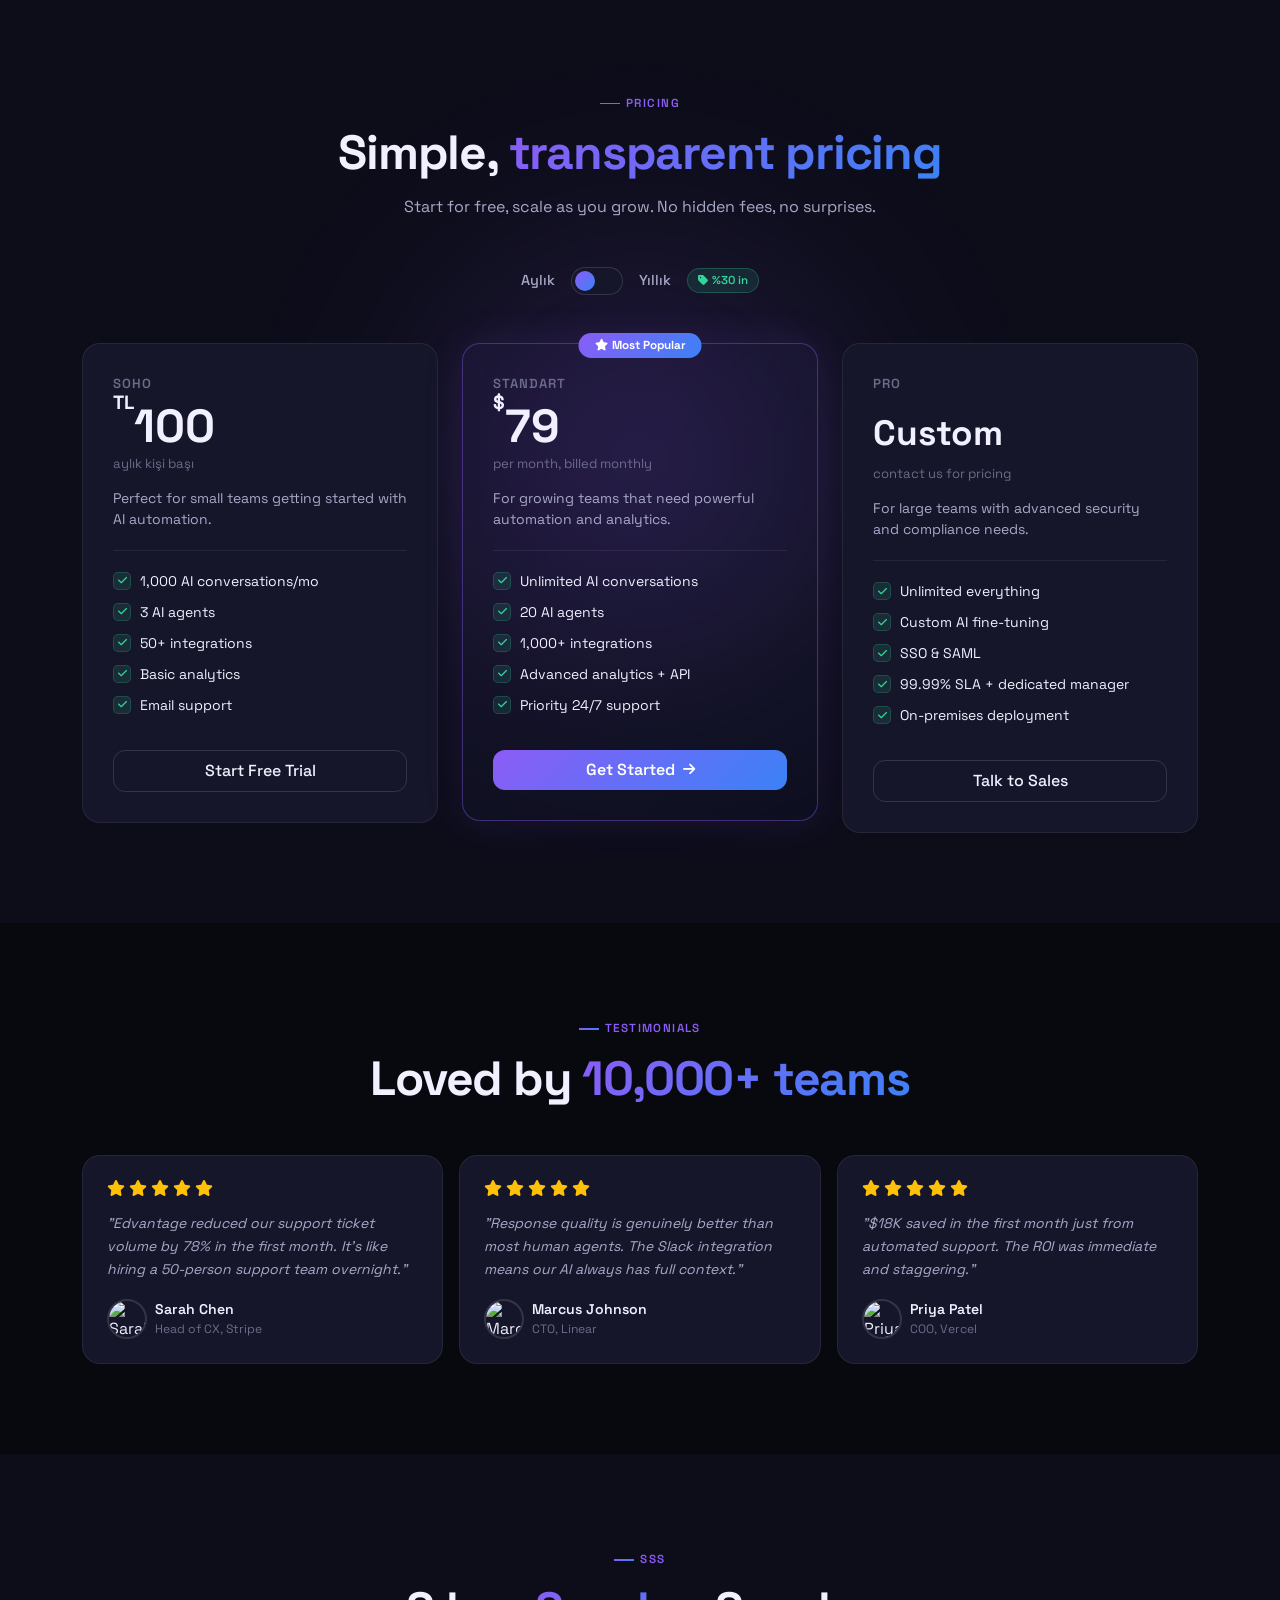
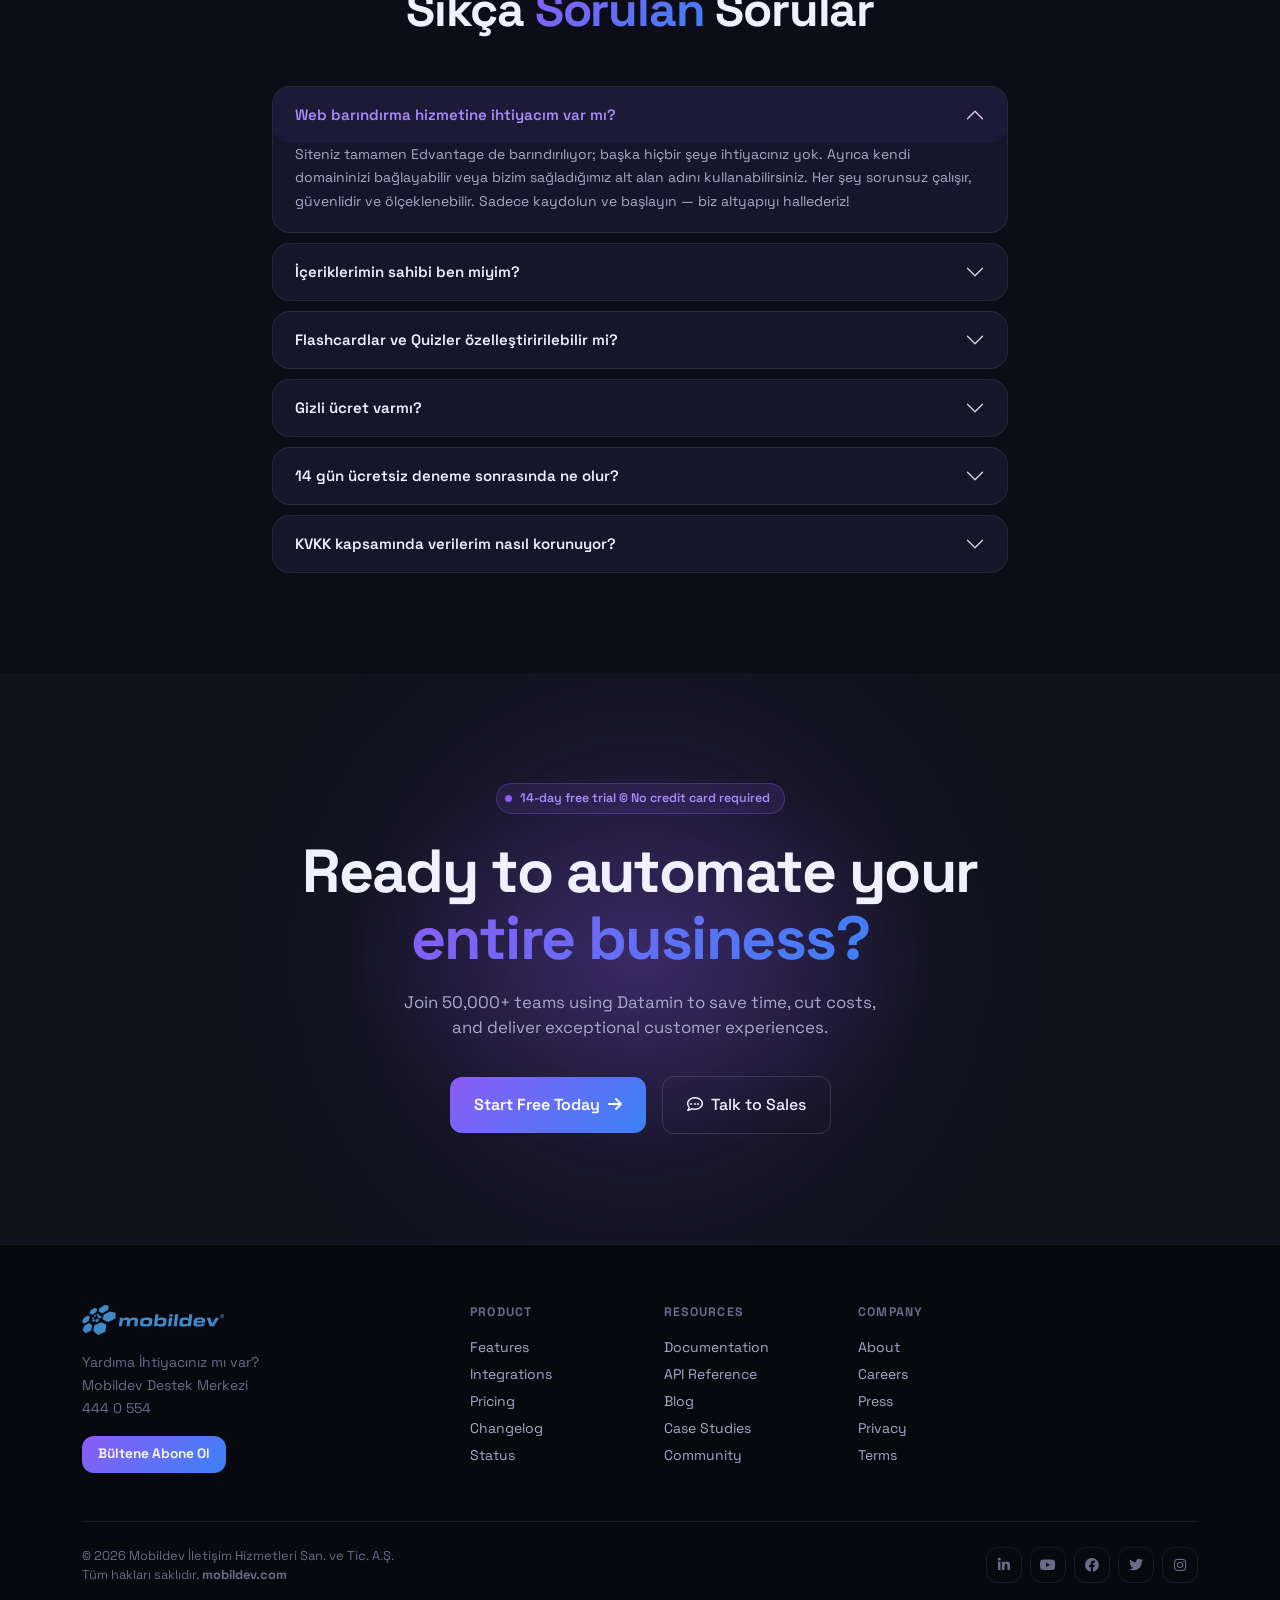
==== commit a2527f2e: "guncel" ====
--- a/index.html
+++ b/index.html
@@ -4,7 +4,7 @@
 <head>
    <meta charset="UTF-8">
    <meta name="viewport" content="width=device-width, initial-scale=1.0">
-   <title>Mobildev Datamin</title>
+   <title>Edvantage Datamin</title>
    <link rel="preconnect" href="https://fonts.googleapis.com">
    <link href="https://fonts.googleapis.com/css2?family=Space+Grotesk:wght@300;400;500;600;700&display=swap"
       rel="stylesheet">
@@ -37,11 +37,11 @@
                <a href="#" class="d-flex align-items-center gap-2"
                   style="font-size:1.2rem;font-weight:700;color:var(--tx)">
                   <div class="logo-i"><i class="fa-solid fa-layer-group"></i></div>
-                  <span>Datamin</span>
+                  <span>Edvantage</span>
                </a>
                <div class="d-none d-lg-flex align-items-center gap-1 mx-auto">
                   <a href="#features" class="nav-link">Özellikler</a>
-                  <a href="#integrations" class="nav-link">Emtegrasyonlar</a>
+                  <a href="#integrations" class="nav-link">API</a>
                   <a href="#pricing" class="nav-link">Fiyatlandırma</a>
                   <a href="#faq" class="nav-link">SSS</a>
                </div>
@@ -76,7 +76,7 @@
          <a href="#features" class="nav-link d-block py-3 border-bottom"
             style="border-color:var(--bd)!important">Özellikler</a>
          <a href="#integrations" class="nav-link d-block py-3 border-bottom"
-            style="border-color:var(--bd)!important">Entegrasyonlar</a>
+            style="border-color:var(--bd)!important">API</a>
          <a href="#pricing" class="nav-link d-block py-3 border-bottom"
             style="border-color:var(--bd)!important">Fiyatlandırma</a>
          <a href="#faq" class="nav-link d-block py-3">SSS</a>
@@ -133,7 +133,7 @@
                         <div class="dside">
                            <div
                               style="font-size:.64rem;text-transform:uppercase;letter-spacing:.1em;color:var(--tx3);padding:0 10px 10px;font-weight:700">
-                              Datamin</div>
+                              Edvantage</div>
                            <button class="dsi on"><i class="fa-solid fa-gauge-high"></i> Dashboard</button>
                            <button class="dsi"><i class="fa-solid fa-robot"></i> Akademi</button>
                            <button class="dsi"><i class="fa-solid fa-chart-line"></i> Kurslar</button>
@@ -265,7 +265,7 @@
             <div class="text-center mb-5 rv">
                <span class="slbl">Çözümler</span>
                <h2 class="stitle">Her Kurum İçin <span class="gt">Özel Çözüm </span></h2>
-               <p class="ssub mx-auto">Datamin 'in' en büyük ayırt edici özelliklerinden biri, platformun birden fazla
+               <p class="ssub mx-auto">Edvantage 'in' en büyük ayırt edici özelliklerinden biri, platformun birden fazla
                   hedef kitleyi ve kullanım senaryosunu merkezi ve organize bir şekilde sorunsuz bir biçimde yönetebilme
                   yeteneğidir. Kuruluşlar Datamni'i çalışan oryantasyonu, beceri geliştirme, yetenek geliştirme,
                   uyumluluk eğitimi, satış etkinleştirme, müşteri eğitimi, ortak etkinleştirme ve daha fazlası için
@@ -282,7 +282,7 @@
                      <h3 class="fw-semibold fs-5 mb-2">Çalışan Eğitimi</h3>
                      <p style="font-size:.875rem;color:var(--tx2)">Kurumsal eğitim programları, çalışan gelişimini
                         hızlandırmak ve uzun vadeli başarıyı desteklemek için dijital çözümler sunar. Eğitim planları,
-                        etkileşimli içerikler ve performans takibiyle öğrenmeyi kolaylaştırır. Datamin esnek ve
+                        etkileşimli içerikler ve performans takibiyle öğrenmeyi kolaylaştırır. Edvantage esnek ve
                         ölçülebilir çalışan eğitimi çözümleriyle kurumların eğitim yönetimini modernleştir.</p>
                   </div>
                </div>
@@ -295,7 +295,8 @@
                      </div>
                      <h3 class="fw-semibold fs-5 mb-2">Müşteri Eğitimi</h3>
                      <p style="font-size:.875rem;color:var(--tx2)">Müşteri eğitimleri, ürün ve hizmetlerinizin
-                        anlaşılmasını sağlayarak müşteri memnuniyetini ve sadakatini artırır. Datamin özelleştirilebilir
+                        anlaşılmasını sağlayarak müşteri memnuniyetini ve sadakatini artırır. Edvantage
+                        özelleştirilebilir
                         eğitimler, etkileşimli içerikler, ve sertifikalı programlarla müşterilerinizin ürün bilincini ve
                         kullanım becerilerini geliştirmelerine yardımcı olur. Kolay entegrasyon, mobil uyumluluk ve
                         detaylı raporlama özellikleri sayesinde müşteri eğitim süreçlerinizi tek merkezden yönetmenizi
@@ -311,7 +312,7 @@
                      </div>
                      <h3 class="fw-semibold fs-5 mb-2">İş Ortakları Eğitimi</h3>
                      <p style="font-size:.875rem;color:var(--tx2)">İş ortağı eğitimleri, markanızın standartlarını
-                        koruyarak satış ve hizmet kalitesini yükseltir. Datamin, özelleştirilebilir erğitimler,
+                        koruyarak satış ve hizmet kalitesini yükseltir. Edvantage, özelleştirilebilir erğitimler,
                         etkileşimli içerikler ve sertifikalı programlarla iş ortaklarınızın gelişimini destekler. Kolay
                         entegrasyon, ve raporlama özellikleri sayesinde tüm iş ortaklarınızın eğitim süreçlerini tek
                         merkezden yönetmenizi sağlar.
@@ -327,7 +328,7 @@
                      </div>
                      <h3 class="fw-semibold fs-5 mb-2">Oryantasyon</h3>
                      <p style="font-size:.875rem;color:var(--tx2)">Oryantasyonun amacı yeni çalışanların kurum
-                        kültürü ve iş süreçlerini hızla öğrenmesini sağlamaktır. Datamin ile bu süreci
+                        kültürü ve iş süreçlerini hızla öğrenmesini sağlamaktır. Edvantage ile bu süreci
                         dijitalleştirir. Şirket politikaları, iş güvenliği ve yazılım kılavuzları kolayca aktarılır.
                         Flashcard ve Quiz’lerle öğrenme pekişir. Böylece adaptasyon hızlanır ve verimlilik artar.
                      </p>
@@ -342,7 +343,7 @@
                      </div>
                      <h3 class="fw-semibold fs-5 mb-2">Süreç Değişikliği</h3>
                      <p style="font-size:.875rem;color:var(--tx2)">Süreç Değişikliği Eğitim Programı, mevcut
-                        çalışanların güncellenen iş süreçlerine hızlıca uyum sağlamasını sağlar. Datamin ile otomatik
+                        çalışanların güncellenen iş süreçlerine hızlıca uyum sağlamasını sağlar. Edvantage ile otomatik
                         eğitim atamaları ve raporlama araçlarıyla değişimi dijitalleştirir.Yeni süreçler, prosedürler
                         ve yazılımlar rol bazlı modüllerle kolayca aktarılır. Quiz’ler ile öğrenme pekişir,
                         yöneticiler ilerlemeyi anlık takip eder.
@@ -360,7 +361,7 @@
                      <h3 class="fw-semibold fs-5 mb-2">Uyum & Mevzuat Eğitimleri</h3>
                      <p style="font-size:.875rem;color:var(--tx2)">Uyum ve mevzuat eğitimleri, çalışanların KVKK, iş
                         sağlığı ve güvenlik, etik ve finansal düzenlemeler gibi konularda bilinçlenmesini sağlar.
-                        Düzenli güncellenen içerikler yasal gerekliliklere uyumu kolaylaştırır. Datamin ile, bu süreci
+                        Düzenli güncellenen içerikler yasal gerekliliklere uyumu kolaylaştırır. Edvantage ile, bu süreci
                         dijitalleştirirlerek en güncel içeriklerin aktarımı sağlanır.
                      </p>
                   </div>
@@ -375,7 +376,7 @@
                      <h3 class="fw-semibold fs-5 mb-2">Finans & Bankacılık</h3>
                      <p style="font-size:.875rem;color:var(--tx2)">Finans ve bankacılık sektörü, sürekli değişen
                         regülasyonlar ve yoğun rekabet ortamı nedeniyle çalışanların sürekli gelişimini gerektirir.
-                        Datamin de oluşturacağınız içerikler ile bankacılık çalışanları için özel tasarlanmış dijital
+                        Edvantage de oluşturacağınız içerikler ile bankacılık çalışanları için özel tasarlanmış dijital
                         eğitim çözümleri uyumluluk, müşteri deneyimi ve teknik beceri gelişimini hızlandırabilirsiniz.
                      </p>
                   </div>
@@ -389,7 +390,8 @@
                      </div>
                      <h3 class="fw-semibold fs-5 mb-2">Üretim & Sanayi</h3>
                      <p style="font-size:.875rem;color:var(--tx2)">Sanayi ve üretim sektörü, iş güvenliği, verimlilik ve
-                        kalite standartlarıyla ön plandadır. Datamin ile çalışanlarınıza iş güvenliği, üretim teknikleri
+                        kalite standartlarıyla ön plandadır. Edvantage ile çalışanlarınıza iş güvenliği, üretim
+                        teknikleri
                         ve kalite yönetimi alanlarında dijital eğitimler sunabilirsiniz. Etkileşimli içerikler ve
                         raporlama araçlarıyla üretim süreçlerini daha verimli hale getirebilirsiniz.
                      </p>
@@ -404,7 +406,7 @@
                      </div>
                      <h3 class="fw-semibold fs-5 mb-2">Teknoloji & Yazılım</h3>
                      <p style="font-size:.875rem;color:var(--tx2)">Teknoloji ve yazılım sektörü, hızla değişen
-                        trendleriyle çalışanların sürekli öğrenmesini zorunlu kılar. Datamin ile yazılım geliştirme,
+                        trendleriyle çalışanların sürekli öğrenmesini zorunlu kılar. Edvantage ile yazılım geliştirme,
                         siber güvenlik ve dijital dönüşüm alanlarında özel olarak tasarlanmış etkileşimli eğitim
                         programları oluşturabilirsiniz.
                      </p>
@@ -419,7 +421,7 @@
                      </div>
                      <h3 class="fw-semibold fs-5 mb-2">Kamu & Eğitim</h3>
                      <p style="font-size:.875rem;color:var(--tx2)">Kamu kurumları ve eğitim kuruluşları, geniş kitlelere
-                        hızlı ve etkili bir şekilde ulaşmak için dijital çözümlere ihtiyaç duyar. Datamin ile kamu
+                        hızlı ve etkili bir şekilde ulaşmak için dijital çözümlere ihtiyaç duyar. Edvantage ile kamu
                         çalışanları ve öğretmenler için özel olarak tasarlanmış dijital eğitim programları oluşturarak
                         eğitim süreçlerini daha verimli hâle getirir.
                      </p>
@@ -434,7 +436,7 @@
                      </div>
                      <h3 class="fw-semibold fs-5 mb-2">Sağlık & İlaç</h3>
                      <p style="font-size:.875rem;color:var(--tx2)">Sağlık ve ilaç sektörü, sürekli yenilenen standartlar
-                        ve yüksek hassasiyet gerektiren iş süreçleriyle öne çıkar. Datamin ile medikal ekiplerden
+                        ve yüksek hassasiyet gerektiren iş süreçleriyle öne çıkar. Edvantage ile medikal ekiplerden
                         eczacılara kadar geniş bir yelpazede çalışanlar için dijital eğitim çözümleri sunabilirsiniz.
                         Klinik süreçler, hasta güvenliği ve yasal uyum eğitimleriyle sağlık çalışanlarının gelişimini
                         desteklersiniz.
@@ -450,7 +452,8 @@
                      </div>
                      <h3 class="fw-semibold fs-5 mb-2">İnşaat & Yapı</h3>
                      <p style="font-size:.875rem;color:var(--tx2)">İnşaat sektörü, yüksek riskli iş alanlarından biri
-                        olarak çalışanların sürekli eğitim almasını gerektirir. Datamin ile iş güvenliği, proje yönetimi
+                        olarak çalışanların sürekli eğitim almasını gerektirir. Edvantage ile iş güvenliği, proje
+                        yönetimi
                         ve teknik beceri gelişimini destekleyen özel dijital eğitim çözümleri oluşturabilir,
                         çalışanların yetkinliklerini artırır, iş kazalarını azaltır ve projelerin verimli ve güvenli bir
                         şekilde yürütülmesini sağlayabilirsiniz.
@@ -470,7 +473,7 @@
                <span class="slbl">Önemi</span>
                <h2 class="stitle">İşletmeler için <span class="gt">öğrenme kullanım alanlarının önemi</span> </h2>
                <p class="ssub mx-auto">İster bir işletme, ister bir eğitim kurumu, ister büyük bir üniversite olun —
-                  Datamin her ölçeğe uyum sağlar.</p>
+                  Edvantage her ölçeğe uyum sağlar.</p>
             </div>
             <div class="row g-4">
                <div class="col-md-4 rv">
@@ -524,59 +527,52 @@
                <p class="ssub mx-auto">Powerful AI tools for teams that want to move faster and grow without limits.</p>
             </div>
             <div class="row g-3">
-               <div class="col-md-4 rv">
-                  <div class="gc p-4 h-100">
-                     <div class="ftico"><i class="fa-regular fa-comment-dots"></i></div>
-                     <h3 class="fs-5 fw-semibold mb-2" Quiz Oluştur</h3>
-                        <p style="font-size:.875rem;color:var(--tx2)">İçerikten otomatik çoktan seçmeli, doğru/yanlış ve
-                           açık uç sorular oluşturun.</p>
-                        <span class="ftag">Quiz</span><span class="ftag">test</span><span class="ftag">Çoktan
-                           Seçmeli</span><span class="ftag">Doğru /
-                           Yanlış</span><span class="ftag">bilgi ölçme</span>
-                  </div>
-               </div>
                <div class="col-md-4 rv" style="transition-delay:.05s">
                   <div class="gc p-4 h-100">
                      <div class="ftico"><i class="fa-solid fa-bolt"></i></div>
-                     <h3 class="fs-5 fw-semibold mb-2">Workflow Automation</h3>
-                     <p style="font-size:.875rem;color:var(--tx2)">Build complex multi-step automations with a visual
-                        builder. Connect any app, trigger on any event, run on any schedule.</p>
-                     <span class="ftag">1000+ integrations</span>
+                     <h3 class="fs-5 fw-semibold mb-2">İçerik Yönetimi</h3>
+                     <p style="font-size:.875rem;color:var(--tx2)">word,pdf gibi formatları destekleyen güçlü içerik
+                        yönetim sistemi ile eğitim materyallerinizi kolayca yükleyin, düzenleyin ve yönetin. Dakikalar
+                        içinde kurslarınızı oluşturun.</p>
+                     <span class="ftag">içerik yönetimi</span>
+                  </div>
+               </div>
+               <div class="col-md-4 rv" style="transition-delay:.15s">
+                  <div class="gc p-4 h-100">
+                     <div class="ftico"><i class="fa-solid fa-robot"></i></div>
+                     <h3 class="fs-5 fw-semibold mb-2">Quiz Oluştur</h3>
+                     <p style="font-size:.875rem;color:var(--tx2)">İçerikten otomatik çoktan seçmeli, doğru/yanlış ve
+                        açık uç sorular oluşturun.</p>
+                     <span class="ftag">Quiz</span><span class="ftag">test</span><span class="ftag">Çoktan
+                        Seçmeli</span><span class="ftag">Doğru /
+                        Yanlış</span><span class="ftag">bilgi ölçme</span>
                   </div>
                </div>
                <div class="col-md-4 rv" style="transition-delay:.1s">
                   <div class="gc p-4 h-100">
                      <div class="ftico"><i class="fa-solid fa-chart-line"></i></div>
-                     <h3 class="fs-5 fw-semibold mb-2">Deep Analytics</h3>
-                     <p style="font-size:.875rem;color:var(--tx2)">Real-time dashboards showing conversation quality,
-                        automation performance, and cost savings © all in one place.</p>
-                     <span class="ftag">Real-time data</span>
-                  </div>
-               </div>
-               <div class="col-md-4 rv" style="transition-delay:.15s">
-                  <div class="gc p-4 h-100">
-                     <div class="ftico"><i class="fa-solid fa-robot"></i></div>
-                     <h3 class="fs-5 fw-semibold mb-2">AI Agents</h3>
-                     <p style="font-size:.875rem;color:var(--tx2)">Autonomous agents that browse the web, write code,
-                        send emails, update CRMs, and complete complex multi-step tasks independently.</p>
-                     <span class="ftag">Autonomous</span>
+                     <h3 class="fs-5 fw-semibold mb-2">Sertifikalar ve Rozetler</h3>
+                     <p style="font-size:.875rem;color:var(--tx2)">Öğrencilerinizi motive edin ve başarılarını
+                        ödüllendirin. Özelleştirilebilir sertifikalar ve gamification rozetleri ile öğrenme deneyimini
+                        zenginleştirin, katılımı ve tamamlama oranlarını artırın.</p>
+                     <span class="ftag">sertifikalar</span> <span class="ftag">rozetler</span>
                   </div>
                </div>
                <div class="col-md-4 rv" style="transition-delay:.2s">
                   <div class="gc p-4 h-100">
                      <div class="ftico"><i class="fa-solid fa-users"></i></div>
-                     <h3 class="fs-5 fw-semibold mb-2">Team Collaboration</h3>
-                     <p style="font-size:.875rem;color:var(--tx2)">Shared workspaces, role-based permissions,
-                        conversation handoffs, and live supervision for entire support teams.</p>
-                     <span class="ftag">Unlimited seats</span>
+                     <h3 class="fs-5 fw-semibold mb-2">FlashCardlar</h3>
+                     <p style="font-size:.875rem;color:var(--tx2)">FlashCardlar ile öğrenme sürecinizi hızlandırın ve
+                        bilgileri daha etkili bir şekilde pekiştirin.</p>
+                     <span class="ftag">FlashCardlar</span>
                   </div>
                </div>
                <div class="col-md-4 rv" style="transition-delay:.25s">
                   <div class="gc p-4 h-100">
                      <div class="ftico"><i class="fa-solid fa-code"></i></div>
                      <h3 class="fs-5 fw-semibold mb-2">Developer API</h3>
-                     <p style="font-size:.875rem;color:var(--tx2)">Full REST API and webhooks for custom integrations.
-                        SDKs for JavaScript, Python, and Go. Deploy anywhere in your stack.</p>
+                     <p style="font-size:.875rem;color:var(--tx2)">API kodları akademinize ait kurs içeriklerinizi
+                        entegre edin.</p>
                      <span class="ftag">API-first</span>
                   </div>
                </div>
@@ -589,7 +585,7 @@
          <div class="container">
             <div class="text-center mb-5 rv">
                <span class="slbl">Nasıl Çalışır</span>
-               <h2 class="stitle">Up and running in <span class="gt">3 simple steps</span></h2>
+               <h2 class="stitle">Başlamak için <span class="gt">3 basit adım</span></h2>
             </div>
             <div class="row g-4">
                <div class="col-md-4 rv">
@@ -606,7 +602,8 @@
                      <div class="hnum">2</div>
                      <h3 class="fs-5 fw-semibold mb-2">Kurs içeriklerinizi oluşturun</h3>
                      <p style="font-size:.875rem;color:var(--tx2)">Upload your documentation, FAQs, and past
-                        conversations. Datamin learns your brand voice, products, and processes in under 10 minutes.</p>
+                        conversations. Edvantage learns your brand voice, products, and processes in under 10 minutes.
+                     </p>
                   </div>
                </div>
                <div class="col-md-4 rv" style="transition-delay:.2s">
@@ -628,7 +625,7 @@
             <div class="text-center mb-5 rv">
                <span class="slbl">Integrations</span>
                <h2 class="stitle">Works with your <span class="gt">favorite tools</span></h2>
-               <p class="ssub mx-auto">Connect Datamin with 1,000+ apps. Everything syncs automatically so your AI
+               <p class="ssub mx-auto">Connect Edvantage with 1,000+ apps. Everything syncs automatically so your AI
                   always has full context.</p>
             </div>
             <div class="row g-3 justify-content-center rv">
@@ -817,7 +814,7 @@
                            class="fa-solid fa-star text-warning"></i><i class="fa-solid fa-star text-warning"></i></div>
                      <p
                         style="font-size:.875rem;color:var(--tx2);line-height:1.65;font-style:italic;margin-bottom:18px">
-                        "Datamin reduced our support ticket volume by 78% in the first month. It's like hiring a
+                        "Edvantage reduced our support ticket volume by 78% in the first month. It's like hiring a
                         50-person support team overnight."</p>
                      <div class="d-flex align-items-center gap-2">
                         <img class="tav"
@@ -890,7 +887,7 @@
                               data-bs-toggle="collapse" data-bs-target="#f1">Web barındırma hizmetine ihtiyacım var
                               mı?</button></h2>
                         <div id="f1" class="accordion-collapse collapse show" data-bs-parent="#faqAcc">
-                           <div class="accordion-body">Siteniz tamamen Datamin de barındırılıyor; başka hiçbir şeye
+                           <div class="accordion-body">Siteniz tamamen Edvantage de barındırılıyor; başka hiçbir şeye
                               ihtiyacınız yok. Ayrıca kendi domaininizi bağlayabilir veya bizim sağladığımız alt alan
                               adını kullanabilirsiniz. Her şey sorunsuz çalışır, güvenlidir ve ölçeklenebilir. Sadece
                               kaydolun ve başlayın — biz altyapıyı hallederiz!
@@ -1146,21 +1143,21 @@
             <span>Datamin</span>
          </div>
          <div class="db-nav">
-            <div class="db-nav-section">Main</div>
+            <div class="db-nav-section">Yönetim Paneli</div>
             <button class="db-nl active" onclick="dbNav('overview',this)"><i class="fa-solid fa-gauge-high"></i>
-               Overview</button>
-            <button class="db-nl" onclick="dbNav('agents',this)"><i class="fa-solid fa-robot"></i> AI Agents <span
+               Akademi</button>
+            <button class="db-nl" onclick="dbNav('agents',this)"><i class="fa-solid fa-robot"></i> Kurs <span
                   class="db-badge">4</span></button>
-            <button class="db-nl" onclick="dbNav('chat',this)"><i class="fa-regular fa-comments"></i> AI Chat <span
-                  class="db-badge" style="background:#34d399">Live</span></button>
+            <button class="db-nl" onclick="dbNav('chat',this)"><i class="fa-regular fa-comments"></i> Öğrenme yolları
+               <span class="db-badge" style="background:#34d399">Live</span></button>
             <button class="db-nl" onclick="dbNav('analytics',this)"><i class="fa-solid fa-chart-line"></i>
-               Analytics</button>
+               Blog</button>
             <button class="db-nl" onclick="dbNav('automations',this)"><i class="fa-solid fa-bolt"></i>
-               Automations</button>
-            <div class="db-nav-section">Workspace</div>
+               Etkinlik</button>
+            <div class="db-nav-section">Öğrenci Paneli</div>
             <button class="db-nl" onclick="dbNav('integrations',this)"><i class="fa-solid fa-plug"></i>
-               Integrations</button>
-            <button class="db-nl" onclick="dbNav('settings',this)"><i class="fa-solid fa-gear"></i> Settings</button>
+               Kupon</button>
+            <button class="db-nl" onclick="dbNav('settings',this)"><i class="fa-solid fa-gear"></i> Davetiye</button>
          </div>
          <div class="db-bottom">
             <button class="db-nl" onclick="doLogout()" style="color:#f87171"><i
